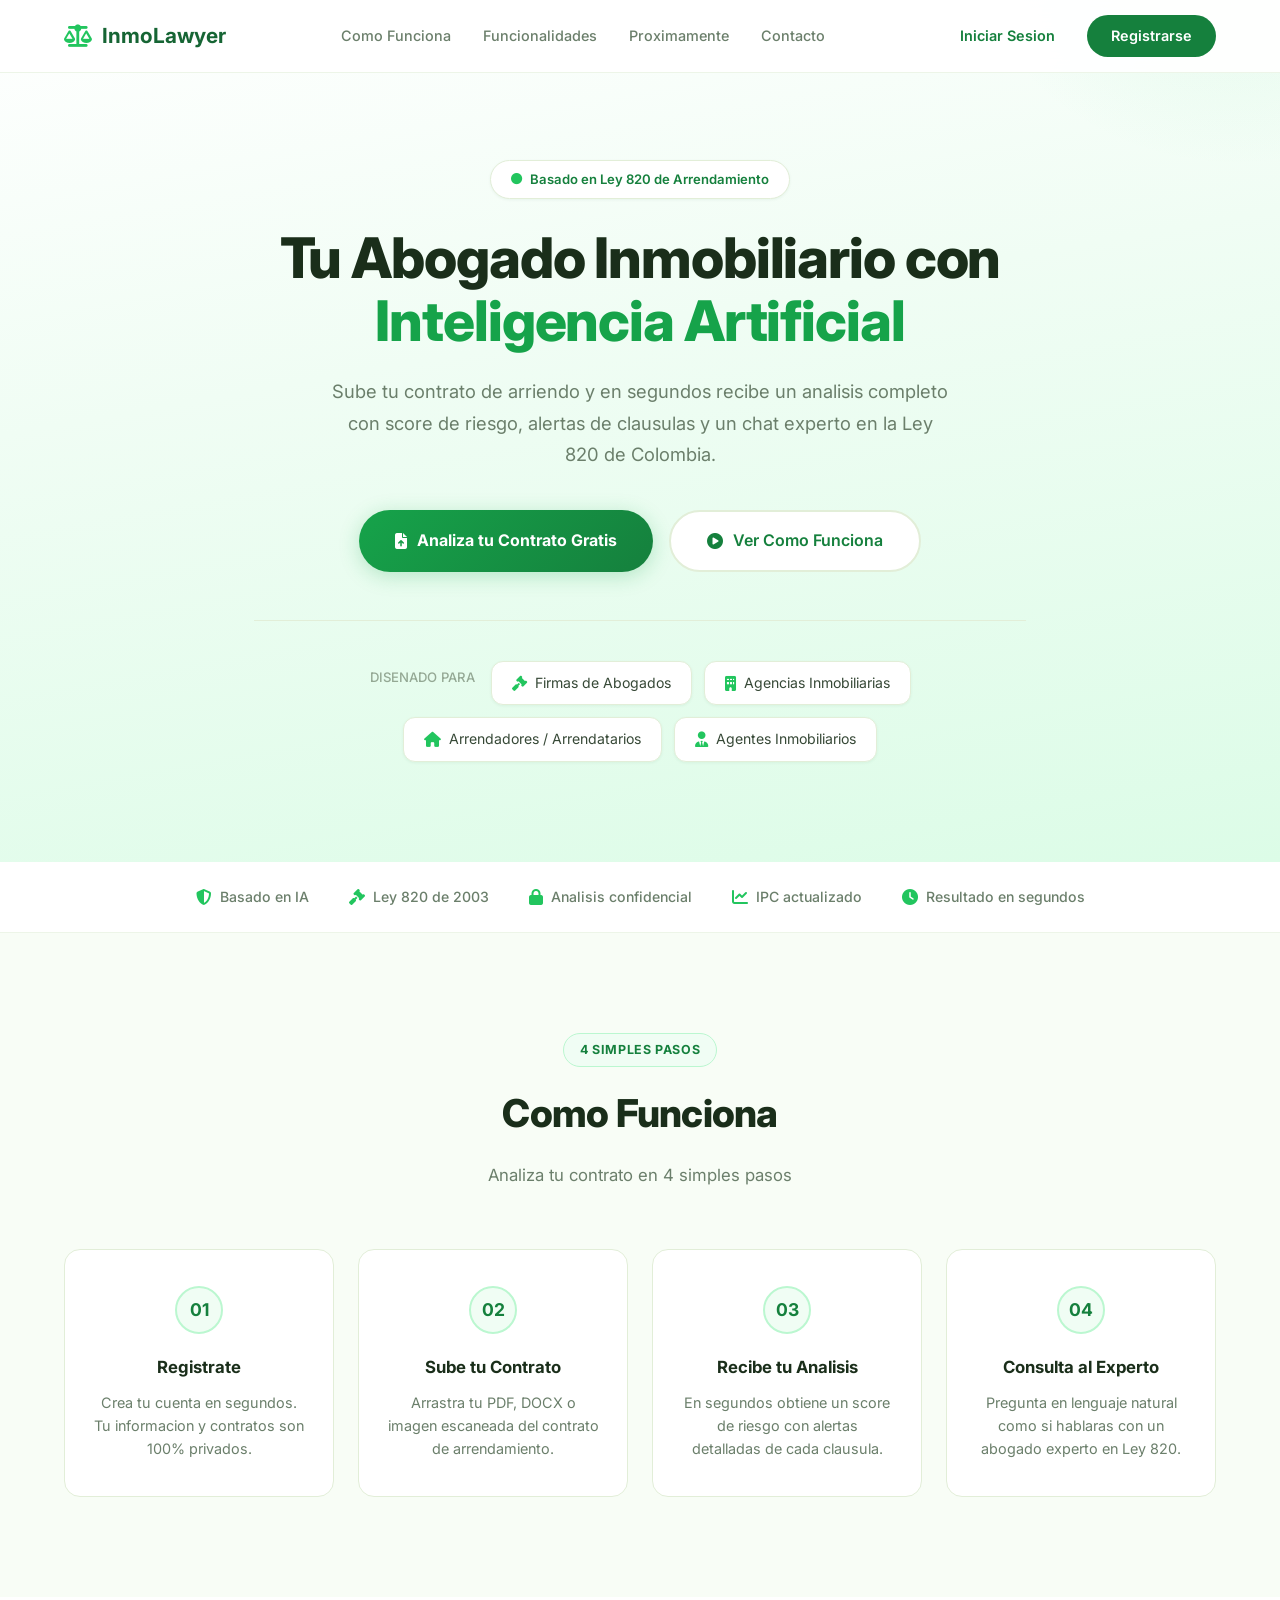
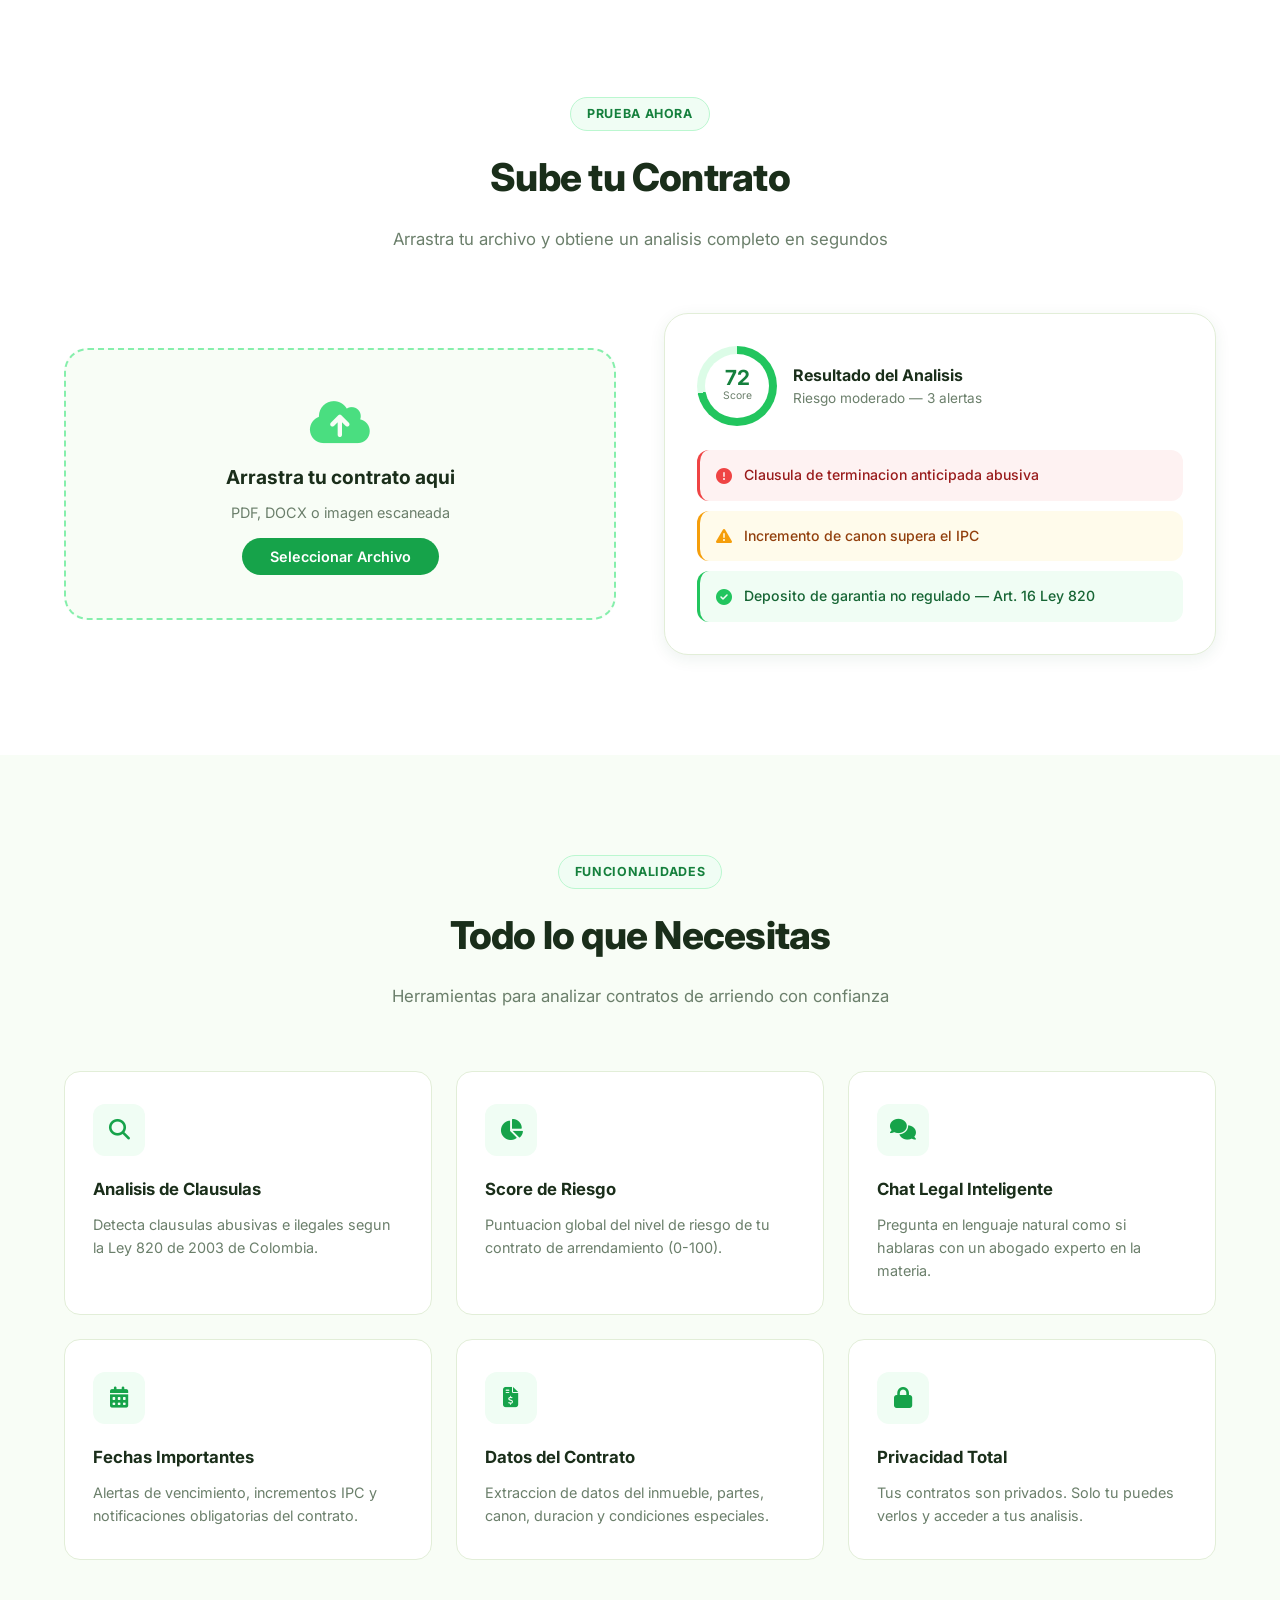
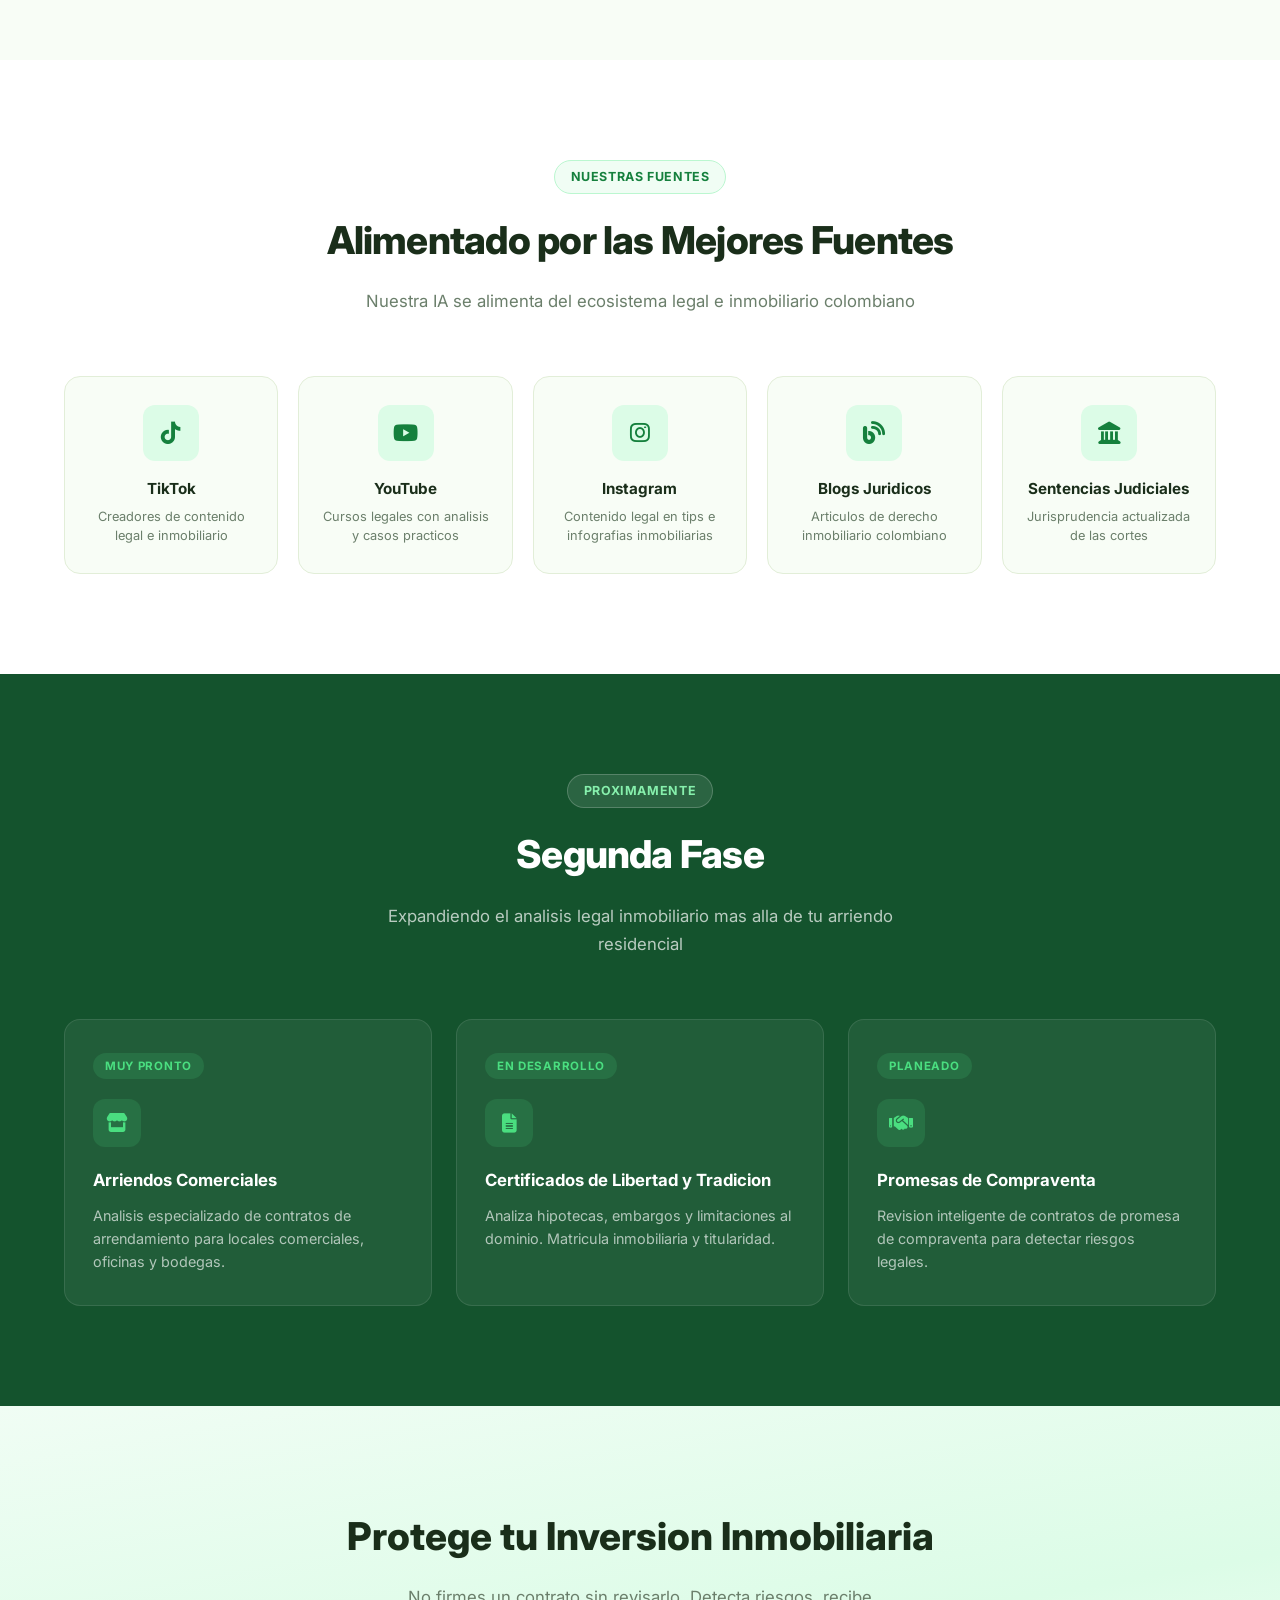
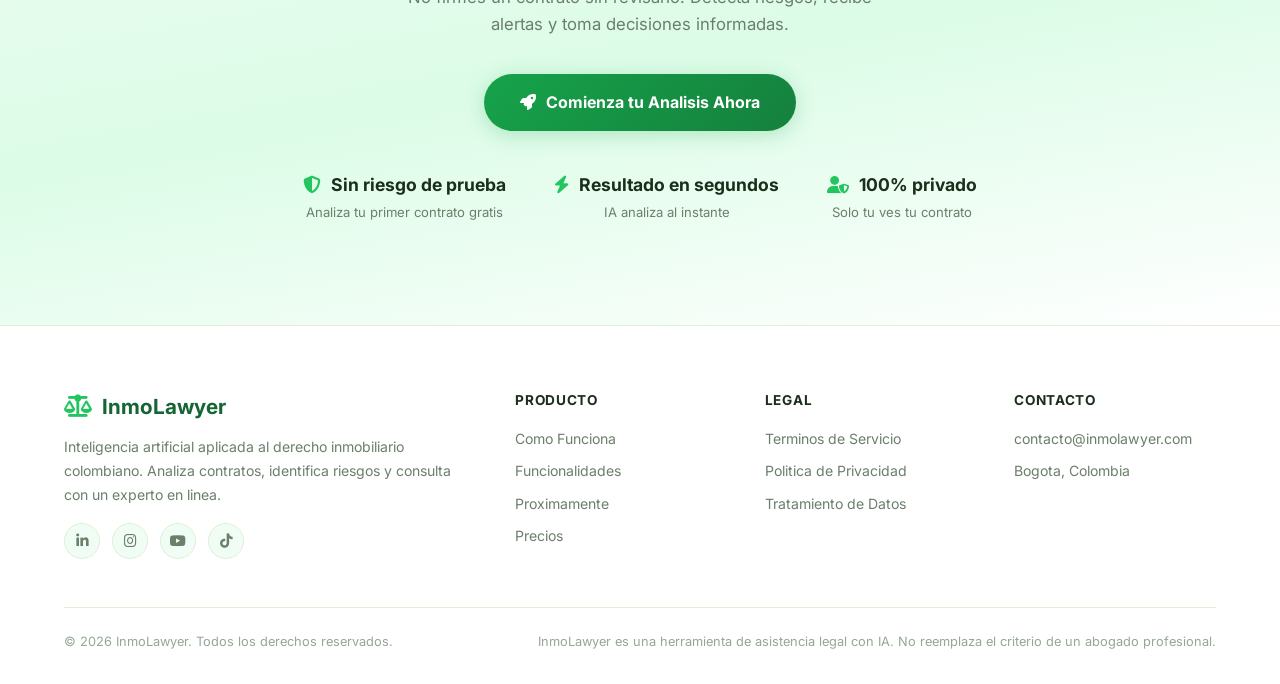
==== index.html @ 9ef8318f "feat: add professional landing page with green theme - New index.html as marketing landing page with" ====
<!DOCTYPE html>
<html lang="es">
<head>
    <meta charset="UTF-8">
    <meta name="viewport" content="width=device-width, initial-scale=1.0">
    <title>InmoLawyer — Tu Abogado Inmobiliario con Inteligencia Artificial</title>
    <meta name="description" content="Analiza contratos de arrendamiento con IA. Detecta cláusulas abusivas, calcula incrementos IPC y consulta con un experto virtual basado en la Ley 820 de 2003.">
    <link href="https://fonts.googleapis.com/css2?family=Inter:wght@300;400;500;600;700;800&display=swap" rel="stylesheet">
    <link rel="stylesheet" href="https://cdnjs.cloudflare.com/ajax/libs/font-awesome/6.5.0/css/all.min.css">
    <style>
        /* ===== CSS Variables — Light Green Palette ===== */
        :root {
            --green-50: #f0fdf4;
            --green-100: #dcfce7;
            --green-200: #bbf7d0;
            --green-300: #86efac;
            --green-400: #4ade80;
            --green-500: #22c55e;
            --green-600: #16a34a;
            --green-700: #15803d;
            --green-800: #166534;
            --green-900: #14532d;
            --green-950: #052e16;

            --sage-50: #f6f7f4;
            --sage-100: #eaede4;
            --sage-200: #d5dbc9;

            --text-dark: #1a2e1a;
            --text-body: #374937;
            --text-muted: #6b7f6b;
            --text-light: #94a894;

            --white: #ffffff;
            --bg-soft: #f8fdf6;
            --border-light: #e2eed8;
            --border-subtle: #edf5e8;

            --shadow-sm: 0 1px 3px rgba(20,83,45,0.06);
            --shadow-md: 0 4px 16px rgba(20,83,45,0.08);
            --shadow-lg: 0 12px 40px rgba(20,83,45,0.10);
            --shadow-xl: 0 20px 60px rgba(20,83,45,0.12);

            --radius-sm: 8px;
            --radius-md: 12px;
            --radius-lg: 16px;
            --radius-xl: 24px;
            --radius-full: 9999px;
        }

        /* ===== Reset ===== */
        *, *::before, *::after { margin: 0; padding: 0; box-sizing: border-box; }
        html { scroll-behavior: smooth; }
        body {
            font-family: 'Inter', -apple-system, BlinkMacSystemFont, sans-serif;
            color: var(--text-body);
            background: var(--white);
            line-height: 1.6;
            -webkit-font-smoothing: antialiased;
        }
        a { text-decoration: none; color: inherit; }
        img { max-width: 100%; display: block; }

        /* ===== Container ===== */
        .container { max-width: 1200px; margin: 0 auto; padding: 0 24px; }

        /* ===== NAVBAR ===== */
        .navbar {
            position: fixed; top: 0; left: 0; right: 0; z-index: 100;
            background: rgba(255,255,255,0.92);
            backdrop-filter: blur(16px);
            border-bottom: 1px solid var(--border-subtle);
            transition: box-shadow 0.3s;
        }
        .navbar.scrolled { box-shadow: var(--shadow-md); }
        .navbar .container {
            display: flex; align-items: center; justify-content: space-between;
            height: 72px;
        }
        .nav-logo {
            display: flex; align-items: center; gap: 10px;
            font-size: 1.3rem; font-weight: 700; color: var(--green-800);
        }
        .nav-logo i { font-size: 1.4rem; color: var(--green-500); }
        .nav-links { display: flex; align-items: center; gap: 32px; }
        .nav-links a {
            font-size: 0.9rem; font-weight: 500; color: var(--text-muted);
            transition: color 0.2s;
        }
        .nav-links a:hover { color: var(--green-700); }
        .nav-actions { display: flex; align-items: center; gap: 12px; }
        .btn-ghost {
            padding: 9px 20px; border-radius: var(--radius-full);
            font-size: 0.9rem; font-weight: 600; color: var(--green-700);
            background: transparent; border: none; cursor: pointer; transition: all 0.2s;
        }
        .btn-ghost:hover { background: var(--green-50); }
        .btn-primary {
            padding: 9px 24px; border-radius: var(--radius-full);
            font-size: 0.9rem; font-weight: 600; color: var(--white);
            background: var(--green-700); border: none; cursor: pointer;
            transition: all 0.25s;
        }
        .btn-primary:hover { background: var(--green-800); transform: translateY(-1px); box-shadow: 0 4px 14px rgba(21,128,61,0.3); }
        .mobile-toggle { display: none; background: none; border: none; font-size: 1.5rem; color: var(--text-dark); cursor: pointer; }

        /* ===== HERO ===== */
        .hero {
            padding: 160px 0 100px;
            background: linear-gradient(170deg, var(--white) 0%, var(--green-50) 40%, var(--green-100) 100%);
            position: relative; overflow: hidden;
        }
        .hero::before {
            content: ''; position: absolute; top: -50%; right: -20%; width: 600px; height: 600px;
            background: radial-gradient(circle, rgba(74,222,128,0.15) 0%, transparent 70%);
            border-radius: 50%;
        }
        .hero .container { position: relative; z-index: 1; text-align: center; max-width: 820px; }
        .hero-badge {
            display: inline-flex; align-items: center; gap: 8px;
            padding: 8px 20px; border-radius: var(--radius-full);
            background: var(--white); border: 1px solid var(--border-light);
            font-size: 0.82rem; font-weight: 600; color: var(--green-700);
            margin-bottom: 28px; box-shadow: var(--shadow-sm);
        }
        .hero-badge i { font-size: 0.7rem; color: var(--green-500); }
        .hero h1 {
            font-size: 3.5rem; font-weight: 800; line-height: 1.12;
            color: var(--text-dark); margin-bottom: 24px;
            letter-spacing: -0.02em;
        }
        .hero h1 span { color: var(--green-600); }
        .hero p {
            font-size: 1.15rem; color: var(--text-muted); max-width: 620px;
            margin: 0 auto 40px; line-height: 1.7;
        }
        .hero-buttons { display: flex; justify-content: center; gap: 16px; flex-wrap: wrap; }
        .btn-hero-primary {
            display: inline-flex; align-items: center; gap: 10px;
            padding: 16px 36px; border-radius: var(--radius-full);
            font-size: 1rem; font-weight: 700; color: var(--white);
            background: linear-gradient(135deg, var(--green-600) 0%, var(--green-700) 100%);
            border: none; cursor: pointer; transition: all 0.3s;
            box-shadow: 0 4px 20px rgba(22,163,74,0.25);
        }
        .btn-hero-primary:hover { transform: translateY(-2px); box-shadow: 0 8px 30px rgba(22,163,74,0.35); }
        .btn-hero-secondary {
            display: inline-flex; align-items: center; gap: 10px;
            padding: 16px 36px; border-radius: var(--radius-full);
            font-size: 1rem; font-weight: 600; color: var(--green-700);
            background: var(--white); border: 2px solid var(--border-light);
            cursor: pointer; transition: all 0.3s;
        }
        .btn-hero-secondary:hover { border-color: var(--green-400); background: var(--green-50); }

        /* Hero Audience Tags */
        .audience-tags {
            display: flex; justify-content: center; gap: 12px; flex-wrap: wrap;
            margin-top: 48px; padding-top: 40px; border-top: 1px solid var(--border-light);
        }
        .audience-tags span { font-size: 0.82rem; font-weight: 500; color: var(--text-light); margin-right: 4px; padding-top: 6px; }
        .audience-tag {
            display: flex; align-items: center; gap: 8px;
            padding: 10px 20px; background: var(--white); border: 1px solid var(--border-light);
            border-radius: var(--radius-md); font-size: 0.88rem; color: var(--text-body);
            box-shadow: var(--shadow-sm);
        }
        .audience-tag i { color: var(--green-500); font-size: 0.95rem; }

        /* ===== TRUST BAR ===== */
        .trust-bar {
            padding: 24px 0;
            background: var(--white);
            border-bottom: 1px solid var(--border-subtle);
        }
        .trust-bar .container {
            display: flex; justify-content: center; align-items: center;
            gap: 40px; flex-wrap: wrap;
        }
        .trust-item {
            display: flex; align-items: center; gap: 8px;
            font-size: 0.88rem; color: var(--text-muted); font-weight: 500;
        }
        .trust-item i { color: var(--green-500); font-size: 1rem; }

        /* ===== SECTION COMMON ===== */
        .section { padding: 100px 0; }
        .section-label {
            display: inline-flex; align-items: center; gap: 8px;
            padding: 6px 16px; border-radius: var(--radius-full);
            background: var(--green-50); border: 1px solid var(--green-200);
            font-size: 0.78rem; font-weight: 700; color: var(--green-700);
            text-transform: uppercase; letter-spacing: 0.05em;
            margin-bottom: 16px;
        }
        .section-title {
            font-size: 2.4rem; font-weight: 800; color: var(--text-dark);
            margin-bottom: 16px; letter-spacing: -0.02em;
        }
        .section-subtitle {
            font-size: 1.05rem; color: var(--text-muted); max-width: 560px;
            margin: 0 auto; line-height: 1.7;
        }
        .section-header { text-align: center; margin-bottom: 60px; }

        /* ===== HOW IT WORKS ===== */
        .how-it-works { background: var(--bg-soft); }
        .steps-grid { display: grid; grid-template-columns: repeat(4, 1fr); gap: 24px; }
        .step-card {
            background: var(--white); border-radius: var(--radius-lg);
            padding: 36px 28px; text-align: center;
            border: 1px solid var(--border-light);
            transition: all 0.3s; position: relative;
        }
        .step-card:hover { transform: translateY(-4px); box-shadow: var(--shadow-lg); }
        .step-number {
            width: 48px; height: 48px; border-radius: 50%;
            background: var(--green-50); border: 2px solid var(--green-200);
            display: flex; align-items: center; justify-content: center;
            font-size: 1.1rem; font-weight: 700; color: var(--green-700);
            margin: 0 auto 20px;
        }
        .step-card h3 { font-size: 1.05rem; font-weight: 700; color: var(--text-dark); margin-bottom: 10px; }
        .step-card p { font-size: 0.9rem; color: var(--text-muted); line-height: 1.6; }

        /* ===== DEMO SECTION ===== */
        .demo-section { background: var(--white); }
        .demo-grid { display: grid; grid-template-columns: 1fr 1fr; gap: 48px; align-items: center; }
        .demo-upload {
            background: var(--bg-soft); border: 2px dashed var(--green-300);
            border-radius: var(--radius-xl); padding: 48px 36px; text-align: center;
        }
        .demo-upload i { font-size: 3rem; color: var(--green-400); margin-bottom: 16px; }
        .demo-upload h3 { font-size: 1.2rem; color: var(--text-dark); margin-bottom: 8px; }
        .demo-upload p { font-size: 0.9rem; color: var(--text-muted); margin-bottom: 20px; }
        .demo-upload .btn-select {
            padding: 10px 28px; border-radius: var(--radius-full);
            background: var(--green-600); color: var(--white); border: none;
            font-size: 0.9rem; font-weight: 600; cursor: pointer;
        }
        .demo-result {
            background: var(--white); border: 1px solid var(--border-light);
            border-radius: var(--radius-xl); padding: 32px; box-shadow: var(--shadow-md);
        }
        .demo-result-header { display: flex; align-items: center; gap: 16px; margin-bottom: 24px; }
        .score-ring {
            width: 80px; height: 80px; border-radius: 50%;
            background: conic-gradient(var(--green-500) 0% 72%, var(--green-100) 72% 100%);
            display: flex; align-items: center; justify-content: center;
            position: relative;
        }
        .score-ring-inner {
            width: 64px; height: 64px; border-radius: 50%;
            background: var(--white); display: flex; flex-direction: column;
            align-items: center; justify-content: center;
        }
        .score-ring-inner strong { font-size: 1.3rem; color: var(--green-700); line-height: 1; }
        .score-ring-inner small { font-size: 0.65rem; color: var(--text-muted); }
        .demo-result-header div h4 { font-size: 1rem; color: var(--text-dark); }
        .demo-result-header div p { font-size: 0.85rem; color: var(--text-muted); }
        .demo-alerts { display: flex; flex-direction: column; gap: 10px; }
        .demo-alert {
            display: flex; align-items: center; gap: 12px;
            padding: 14px 16px; border-radius: var(--radius-md);
            font-size: 0.88rem; font-weight: 500;
        }
        .demo-alert.danger { background: #fef2f2; border-left: 3px solid #ef4444; color: #991b1b; }
        .demo-alert.warning { background: #fffbeb; border-left: 3px solid #f59e0b; color: #92400e; }
        .demo-alert.success { background: var(--green-50); border-left: 3px solid var(--green-500); color: var(--green-800); }
        .demo-alert i { font-size: 1rem; flex-shrink: 0; }
        .demo-alert.danger i { color: #ef4444; }
        .demo-alert.warning i { color: #f59e0b; }
        .demo-alert.success i { color: var(--green-500); }

        /* ===== FEATURES ===== */
        .features { background: var(--bg-soft); }
        .features-grid { display: grid; grid-template-columns: repeat(3, 1fr); gap: 24px; }
        .feature-card {
            background: var(--white); border: 1px solid var(--border-light);
            border-radius: var(--radius-lg); padding: 32px 28px;
            transition: all 0.3s;
        }
        .feature-card:hover { transform: translateY(-3px); box-shadow: var(--shadow-lg); border-color: var(--green-300); }
        .feature-icon {
            width: 52px; height: 52px; border-radius: var(--radius-md);
            background: var(--green-50); display: flex; align-items: center;
            justify-content: center; margin-bottom: 20px;
        }
        .feature-icon i { font-size: 1.3rem; color: var(--green-600); }
        .feature-card h3 { font-size: 1.05rem; font-weight: 700; color: var(--text-dark); margin-bottom: 10px; }
        .feature-card p { font-size: 0.9rem; color: var(--text-muted); line-height: 1.6; }

        /* ===== SOURCES ===== */
        .sources { background: var(--white); }
        .sources-grid {
            display: grid; grid-template-columns: repeat(5, 1fr); gap: 20px;
        }
        .source-card {
            background: var(--bg-soft); border: 1px solid var(--border-light);
            border-radius: var(--radius-lg); padding: 28px 20px; text-align: center;
            transition: all 0.3s;
        }
        .source-card:hover { transform: translateY(-3px); box-shadow: var(--shadow-md); }
        .source-icon {
            width: 56px; height: 56px; border-radius: var(--radius-md);
            background: var(--green-100); display: flex; align-items: center;
            justify-content: center; margin: 0 auto 16px;
        }
        .source-icon i { font-size: 1.4rem; color: var(--green-700); }
        .source-card h4 { font-size: 0.95rem; font-weight: 700; color: var(--text-dark); margin-bottom: 6px; }
        .source-card p { font-size: 0.8rem; color: var(--text-muted); line-height: 1.5; }

        /* ===== ROADMAP / SECOND PHASE ===== */
        .roadmap { background: var(--green-900); color: var(--white); }
        .roadmap .section-label {
            background: rgba(255,255,255,0.1); border-color: rgba(255,255,255,0.2);
            color: var(--green-300);
        }
        .roadmap .section-title { color: var(--white); }
        .roadmap .section-subtitle { color: rgba(255,255,255,0.7); }
        .roadmap-grid { display: grid; grid-template-columns: repeat(3, 1fr); gap: 24px; }
        .roadmap-card {
            background: rgba(255,255,255,0.06); border: 1px solid rgba(255,255,255,0.1);
            border-radius: var(--radius-lg); padding: 32px 28px;
            transition: all 0.3s;
        }
        .roadmap-card:hover { background: rgba(255,255,255,0.1); }
        .roadmap-card-icon {
            width: 48px; height: 48px; border-radius: var(--radius-md);
            background: rgba(74,222,128,0.15); display: flex;
            align-items: center; justify-content: center; margin-bottom: 20px;
        }
        .roadmap-card-icon i { font-size: 1.2rem; color: var(--green-400); }
        .roadmap-card h3 { font-size: 1.05rem; font-weight: 700; color: var(--white); margin-bottom: 10px; }
        .roadmap-card p { font-size: 0.9rem; color: rgba(255,255,255,0.65); line-height: 1.6; }
        .coming-badge {
            display: inline-flex; padding: 4px 12px; border-radius: var(--radius-full);
            background: rgba(74,222,128,0.15); font-size: 0.72rem; font-weight: 700;
            color: var(--green-400); text-transform: uppercase; letter-spacing: 0.06em;
            margin-bottom: 20px;
        }

        /* ===== CTA ===== */
        .cta {
            padding: 100px 0;
            background: linear-gradient(170deg, var(--green-50) 0%, var(--green-100) 50%, var(--white) 100%);
            text-align: center;
        }
        .cta h2 { font-size: 2.4rem; font-weight: 800; color: var(--text-dark); margin-bottom: 16px; }
        .cta p { font-size: 1.05rem; color: var(--text-muted); max-width: 520px; margin: 0 auto 36px; }
        .cta-stats {
            display: flex; justify-content: center; gap: 48px; margin-top: 40px;
        }
        .cta-stat { text-align: center; }
        .cta-stat strong { display: block; font-size: 1.1rem; color: var(--text-dark); }
        .cta-stat span { font-size: 0.82rem; color: var(--text-muted); }

        /* ===== FOOTER ===== */
        .footer {
            padding: 64px 0 32px; background: var(--white);
            border-top: 1px solid var(--border-light);
        }
        .footer-grid {
            display: grid; grid-template-columns: 2fr 1fr 1fr 1fr;
            gap: 48px; margin-bottom: 48px;
        }
        .footer-brand p { font-size: 0.88rem; color: var(--text-muted); margin-top: 12px; line-height: 1.7; }
        .footer-col h4 { font-size: 0.85rem; font-weight: 700; color: var(--text-dark); margin-bottom: 16px; text-transform: uppercase; letter-spacing: 0.05em; }
        .footer-col a { display: block; font-size: 0.88rem; color: var(--text-muted); margin-bottom: 10px; transition: color 0.2s; }
        .footer-col a:hover { color: var(--green-600); }
        .footer-social { display: flex; gap: 12px; margin-top: 16px; }
        .footer-social a {
            width: 36px; height: 36px; border-radius: 50%;
            background: var(--green-50); border: 1px solid var(--border-light);
            display: flex; align-items: center; justify-content: center;
            color: var(--text-muted); font-size: 0.9rem; transition: all 0.2s;
        }
        .footer-social a:hover { background: var(--green-600); color: var(--white); border-color: var(--green-600); }
        .footer-bottom {
            padding-top: 24px; border-top: 1px solid var(--border-light);
            display: flex; justify-content: space-between; align-items: center;
            font-size: 0.8rem; color: var(--text-light);
        }

        /* ===== RESPONSIVE ===== */
        @media (max-width: 1024px) {
            .steps-grid { grid-template-columns: repeat(2, 1fr); }
            .features-grid { grid-template-columns: repeat(2, 1fr); }
            .sources-grid { grid-template-columns: repeat(3, 1fr); }
            .roadmap-grid { grid-template-columns: repeat(2, 1fr); }
            .footer-grid { grid-template-columns: 1fr 1fr; gap: 32px; }
        }
        @media (max-width: 768px) {
            .nav-links { display: none; }
            .mobile-toggle { display: block; }
            .nav-links.open {
                display: flex; flex-direction: column;
                position: absolute; top: 72px; left: 0; right: 0;
                background: var(--white); padding: 20px 24px; gap: 16px;
                border-bottom: 1px solid var(--border-light);
                box-shadow: var(--shadow-md);
            }
            .hero { padding: 130px 0 80px; }
            .hero h1 { font-size: 2.2rem; }
            .hero p { font-size: 1rem; }
            .section-title { font-size: 1.8rem; }
            .demo-grid { grid-template-columns: 1fr; }
            .steps-grid { grid-template-columns: 1fr; }
            .features-grid { grid-template-columns: 1fr; }
            .sources-grid { grid-template-columns: repeat(2, 1fr); }
            .roadmap-grid { grid-template-columns: 1fr; }
            .footer-grid { grid-template-columns: 1fr; }
            .cta-stats { gap: 24px; flex-wrap: wrap; }
            .audience-tags { flex-direction: column; align-items: center; }
            .footer-bottom { flex-direction: column; gap: 8px; text-align: center; }
        }
        @media (max-width: 480px) {
            .hero h1 { font-size: 1.8rem; }
            .hero-buttons { flex-direction: column; align-items: center; }
            .btn-hero-primary, .btn-hero-secondary { width: 100%; justify-content: center; }
            .sources-grid { grid-template-columns: 1fr; }
            .nav-actions .btn-ghost { display: none; }
        }
    </style>
</head>
<body>

<!-- ===== NAVBAR ===== -->
<nav class="navbar" id="navbar">
    <div class="container">
        <a href="#" class="nav-logo">
            <i class="fas fa-balance-scale"></i>
            InmoLawyer
        </a>
        <div class="nav-links" id="navLinks">
            <a href="#como-funciona">Como Funciona</a>
            <a href="#funcionalidades">Funcionalidades</a>
            <a href="#proximamente">Proximamente</a>
            <a href="#contacto">Contacto</a>
        </div>
        <div class="nav-actions">
            <a href="app.html" class="btn-ghost">Iniciar Sesion</a>
            <a href="app.html" class="btn-primary">Registrarse</a>
        </div>
        <button class="mobile-toggle" id="mobileToggle" aria-label="Menu">
            <i class="fas fa-bars"></i>
        </button>
    </div>
</nav>

<!-- ===== HERO ===== -->
<section class="hero">
    <div class="container">
        <div class="hero-badge">
            <i class="fas fa-circle"></i>
            Basado en Ley 820 de Arrendamiento
        </div>
        <h1>Tu Abogado Inmobiliario con <span>Inteligencia Artificial</span></h1>
        <p>Sube tu contrato de arriendo y en segundos recibe un analisis completo con score de riesgo, alertas de clausulas y un chat experto en la Ley 820 de Colombia.</p>
        <div class="hero-buttons">
            <a href="app.html" class="btn-hero-primary">
                <i class="fas fa-file-upload"></i>
                Analiza tu Contrato Gratis
            </a>
            <a href="#como-funciona" class="btn-hero-secondary">
                <i class="fas fa-play-circle"></i>
                Ver Como Funciona
            </a>
        </div>
        <div class="audience-tags">
            <span>DISENADO PARA</span>
            <div class="audience-tag"><i class="fas fa-gavel"></i> Firmas de Abogados</div>
            <div class="audience-tag"><i class="fas fa-building"></i> Agencias Inmobiliarias</div>
            <div class="audience-tag"><i class="fas fa-home"></i> Arrendadores / Arrendatarios</div>
            <div class="audience-tag"><i class="fas fa-user-tie"></i> Agentes Inmobiliarios</div>
        </div>
    </div>
</section>

<!-- ===== TRUST BAR ===== -->
<div class="trust-bar">
    <div class="container">
        <div class="trust-item"><i class="fas fa-shield-alt"></i> Basado en IA</div>
        <div class="trust-item"><i class="fas fa-gavel"></i> Ley 820 de 2003</div>
        <div class="trust-item"><i class="fas fa-lock"></i> Analisis confidencial</div>
        <div class="trust-item"><i class="fas fa-chart-line"></i> IPC actualizado</div>
        <div class="trust-item"><i class="fas fa-clock"></i> Resultado en segundos</div>
    </div>
</div>

<!-- ===== HOW IT WORKS ===== -->
<section class="section how-it-works" id="como-funciona">
    <div class="container">
        <div class="section-header">
            <div class="section-label">4 SIMPLES PASOS</div>
            <h2 class="section-title">Como Funciona</h2>
            <p class="section-subtitle">Analiza tu contrato en 4 simples pasos</p>
        </div>
        <div class="steps-grid">
            <div class="step-card">
                <div class="step-number">01</div>
                <h3>Registrate</h3>
                <p>Crea tu cuenta en segundos. Tu informacion y contratos son 100% privados.</p>
            </div>
            <div class="step-card">
                <div class="step-number">02</div>
                <h3>Sube tu Contrato</h3>
                <p>Arrastra tu PDF, DOCX o imagen escaneada del contrato de arrendamiento.</p>
            </div>
            <div class="step-card">
                <div class="step-number">03</div>
                <h3>Recibe tu Analisis</h3>
                <p>En segundos obtiene un score de riesgo con alertas detalladas de cada clausula.</p>
            </div>
            <div class="step-card">
                <div class="step-number">04</div>
                <h3>Consulta al Experto</h3>
                <p>Pregunta en lenguaje natural como si hablaras con un abogado experto en Ley 820.</p>
            </div>
        </div>
    </div>
</section>

<!-- ===== DEMO ===== -->
<section class="section demo-section">
    <div class="container">
        <div class="section-header">
            <div class="section-label">PRUEBA AHORA</div>
            <h2 class="section-title">Sube tu Contrato</h2>
            <p class="section-subtitle">Arrastra tu archivo y obtiene un analisis completo en segundos</p>
        </div>
        <div class="demo-grid">
            <div class="demo-upload">
                <i class="fas fa-cloud-upload-alt"></i>
                <h3>Arrastra tu contrato aqui</h3>
                <p>PDF, DOCX o imagen escaneada</p>
                <a href="app.html" class="btn-select">Seleccionar Archivo</a>
            </div>
            <div class="demo-result">
                <div class="demo-result-header">
                    <div class="score-ring">
                        <div class="score-ring-inner">
                            <strong>72</strong>
                            <small>Score</small>
                        </div>
                    </div>
                    <div>
                        <h4>Resultado del Analisis</h4>
                        <p>Riesgo moderado — 3 alertas</p>
                    </div>
                </div>
                <div class="demo-alerts">
                    <div class="demo-alert danger">
                        <i class="fas fa-exclamation-circle"></i>
                        Clausula de terminacion anticipada abusiva
                    </div>
                    <div class="demo-alert warning">
                        <i class="fas fa-exclamation-triangle"></i>
                        Incremento de canon supera el IPC
                    </div>
                    <div class="demo-alert success">
                        <i class="fas fa-check-circle"></i>
                        Deposito de garantia no regulado — Art. 16 Ley 820
                    </div>
                </div>
            </div>
        </div>
    </div>
</section>

<!-- ===== FEATURES ===== -->
<section class="section features" id="funcionalidades">
    <div class="container">
        <div class="section-header">
            <div class="section-label">FUNCIONALIDADES</div>
            <h2 class="section-title">Todo lo que Necesitas</h2>
            <p class="section-subtitle">Herramientas para analizar contratos de arriendo con confianza</p>
        </div>
        <div class="features-grid">
            <div class="feature-card">
                <div class="feature-icon"><i class="fas fa-search"></i></div>
                <h3>Analisis de Clausulas</h3>
                <p>Detecta clausulas abusivas e ilegales segun la Ley 820 de 2003 de Colombia.</p>
            </div>
            <div class="feature-card">
                <div class="feature-icon"><i class="fas fa-chart-pie"></i></div>
                <h3>Score de Riesgo</h3>
                <p>Puntuacion global del nivel de riesgo de tu contrato de arrendamiento (0-100).</p>
            </div>
            <div class="feature-card">
                <div class="feature-icon"><i class="fas fa-comments"></i></div>
                <h3>Chat Legal Inteligente</h3>
                <p>Pregunta en lenguaje natural como si hablaras con un abogado experto en la materia.</p>
            </div>
            <div class="feature-card">
                <div class="feature-icon"><i class="fas fa-calendar-alt"></i></div>
                <h3>Fechas Importantes</h3>
                <p>Alertas de vencimiento, incrementos IPC y notificaciones obligatorias del contrato.</p>
            </div>
            <div class="feature-card">
                <div class="feature-icon"><i class="fas fa-file-invoice-dollar"></i></div>
                <h3>Datos del Contrato</h3>
                <p>Extraccion de datos del inmueble, partes, canon, duracion y condiciones especiales.</p>
            </div>
            <div class="feature-card">
                <div class="feature-icon"><i class="fas fa-lock"></i></div>
                <h3>Privacidad Total</h3>
                <p>Tus contratos son privados. Solo tu puedes verlos y acceder a tus analisis.</p>
            </div>
        </div>
    </div>
</section>

<!-- ===== SOURCES ===== -->
<section class="section sources">
    <div class="container">
        <div class="section-header">
            <div class="section-label">NUESTRAS FUENTES</div>
            <h2 class="section-title">Alimentado por las Mejores Fuentes</h2>
            <p class="section-subtitle">Nuestra IA se alimenta del ecosistema legal e inmobiliario colombiano</p>
        </div>
        <div class="sources-grid">
            <div class="source-card">
                <div class="source-icon"><i class="fab fa-tiktok"></i></div>
                <h4>TikTok</h4>
                <p>Creadores de contenido legal e inmobiliario</p>
            </div>
            <div class="source-card">
                <div class="source-icon"><i class="fab fa-youtube"></i></div>
                <h4>YouTube</h4>
                <p>Cursos legales con analisis y casos practicos</p>
            </div>
            <div class="source-card">
                <div class="source-icon"><i class="fab fa-instagram"></i></div>
                <h4>Instagram</h4>
                <p>Contenido legal en tips e infografias inmobiliarias</p>
            </div>
            <div class="source-card">
                <div class="source-icon"><i class="fas fa-blog"></i></div>
                <h4>Blogs Juridicos</h4>
                <p>Articulos de derecho inmobiliario colombiano</p>
            </div>
            <div class="source-card">
                <div class="source-icon"><i class="fas fa-landmark"></i></div>
                <h4>Sentencias Judiciales</h4>
                <p>Jurisprudencia actualizada de las cortes</p>
            </div>
        </div>
    </div>
</section>

<!-- ===== ROADMAP ===== -->
<section class="section roadmap" id="proximamente">
    <div class="container">
        <div class="section-header">
            <div class="section-label">PROXIMAMENTE</div>
            <h2 class="section-title">Segunda Fase</h2>
            <p class="section-subtitle">Expandiendo el analisis legal inmobiliario mas alla de tu arriendo residencial</p>
        </div>
        <div class="roadmap-grid">
            <div class="roadmap-card">
                <div class="coming-badge">MUY PRONTO</div>
                <div class="roadmap-card-icon"><i class="fas fa-store"></i></div>
                <h3>Arriendos Comerciales</h3>
                <p>Analisis especializado de contratos de arrendamiento para locales comerciales, oficinas y bodegas.</p>
            </div>
            <div class="roadmap-card">
                <div class="coming-badge">EN DESARROLLO</div>
                <div class="roadmap-card-icon"><i class="fas fa-file-alt"></i></div>
                <h3>Certificados de Libertad y Tradicion</h3>
                <p>Analiza hipotecas, embargos y limitaciones al dominio. Matricula inmobiliaria y titularidad.</p>
            </div>
            <div class="roadmap-card">
                <div class="coming-badge">PLANEADO</div>
                <div class="roadmap-card-icon"><i class="fas fa-handshake"></i></div>
                <h3>Promesas de Compraventa</h3>
                <p>Revision inteligente de contratos de promesa de compraventa para detectar riesgos legales.</p>
            </div>
        </div>
    </div>
</section>

<!-- ===== CTA ===== -->
<section class="cta" id="contacto">
    <div class="container">
        <h2>Protege tu Inversion Inmobiliaria</h2>
        <p>No firmes un contrato sin revisarlo. Detecta riesgos, recibe alertas y toma decisiones informadas.</p>
        <a href="app.html" class="btn-hero-primary">
            <i class="fas fa-rocket"></i>
            Comienza tu Analisis Ahora
        </a>
        <div class="cta-stats">
            <div class="cta-stat">
                <strong><i class="fas fa-shield-alt" style="color:var(--green-500);margin-right:6px;"></i> Sin riesgo de prueba</strong>
                <span>Analiza tu primer contrato gratis</span>
            </div>
            <div class="cta-stat">
                <strong><i class="fas fa-bolt" style="color:var(--green-500);margin-right:6px;"></i> Resultado en segundos</strong>
                <span>IA analiza al instante</span>
            </div>
            <div class="cta-stat">
                <strong><i class="fas fa-user-shield" style="color:var(--green-500);margin-right:6px;"></i> 100% privado</strong>
                <span>Solo tu ves tu contrato</span>
            </div>
        </div>
    </div>
</section>

<!-- ===== FOOTER ===== -->
<footer class="footer">
    <div class="container">
        <div class="footer-grid">
            <div class="footer-brand">
                <div class="nav-logo" style="margin-bottom:4px;">
                    <i class="fas fa-balance-scale"></i>
                    InmoLawyer
                </div>
                <p>Inteligencia artificial aplicada al derecho inmobiliario colombiano. Analiza contratos, identifica riesgos y consulta con un experto en linea.</p>
                <div class="footer-social">
                    <a href="#" aria-label="LinkedIn"><i class="fab fa-linkedin-in"></i></a>
                    <a href="#" aria-label="Instagram"><i class="fab fa-instagram"></i></a>
                    <a href="#" aria-label="YouTube"><i class="fab fa-youtube"></i></a>
                    <a href="#" aria-label="TikTok"><i class="fab fa-tiktok"></i></a>
                </div>
            </div>
            <div class="footer-col">
                <h4>Producto</h4>
                <a href="#como-funciona">Como Funciona</a>
                <a href="#funcionalidades">Funcionalidades</a>
                <a href="#proximamente">Proximamente</a>
                <a href="#">Precios</a>
            </div>
            <div class="footer-col">
                <h4>Legal</h4>
                <a href="#">Terminos de Servicio</a>
                <a href="#">Politica de Privacidad</a>
                <a href="#">Tratamiento de Datos</a>
            </div>
            <div class="footer-col">
                <h4>Contacto</h4>
                <a href="mailto:contacto@inmolawyer.com">contacto@inmolawyer.com</a>
                <a href="#">Bogota, Colombia</a>
            </div>
        </div>
        <div class="footer-bottom">
            <span>&copy; 2026 InmoLawyer. Todos los derechos reservados.</span>
            <span>InmoLawyer es una herramienta de asistencia legal con IA. No reemplaza el criterio de un abogado profesional.</span>
        </div>
    </div>
</footer>

<!-- ===== JS ===== -->
<script>
    // Navbar scroll effect
    const navbar = document.getElementById('navbar');
    window.addEventListener('scroll', () => {
        navbar.classList.toggle('scrolled', window.scrollY > 20);
    });

    // Mobile menu toggle
    const mobileToggle = document.getElementById('mobileToggle');
    const navLinks = document.getElementById('navLinks');
    mobileToggle.addEventListener('click', () => {
        navLinks.classList.toggle('open');
        const icon = mobileToggle.querySelector('i');
        icon.classList.toggle('fa-bars');
        icon.classList.toggle('fa-times');
    });

    // Close mobile menu on link click
    navLinks.querySelectorAll('a').forEach(link => {
        link.addEventListener('click', () => {
            navLinks.classList.remove('open');
            const icon = mobileToggle.querySelector('i');
            icon.classList.add('fa-bars');
            icon.classList.remove('fa-times');
        });
    });

    // Smooth scroll for anchor links
    document.querySelectorAll('a[href^="#"]').forEach(anchor => {
        anchor.addEventListener('click', function(e) {
            e.preventDefault();
            const target = document.querySelector(this.getAttribute('href'));
            if (target) {
                target.scrollIntoView({ behavior: 'smooth', block: 'start' });
            }
        });
    });

    // Animate elements on scroll
    const observerOptions = { threshold: 0.1, rootMargin: '0px 0px -50px 0px' };
    const observer = new IntersectionObserver((entries) => {
        entries.forEach(entry => {
            if (entry.isIntersecting) {
                entry.target.style.opacity = '1';
                entry.target.style.transform = 'translateY(0)';
            }
        });
    }, observerOptions);

    document.querySelectorAll('.step-card, .feature-card, .source-card, .roadmap-card, .demo-upload, .demo-result').forEach(el => {
        el.style.opacity = '0';
        el.style.transform = 'translateY(24px)';
        el.style.transition = 'opacity 0.6s ease, transform 0.6s ease';
        observer.observe(el);
    });
</script>

</body>
</html>
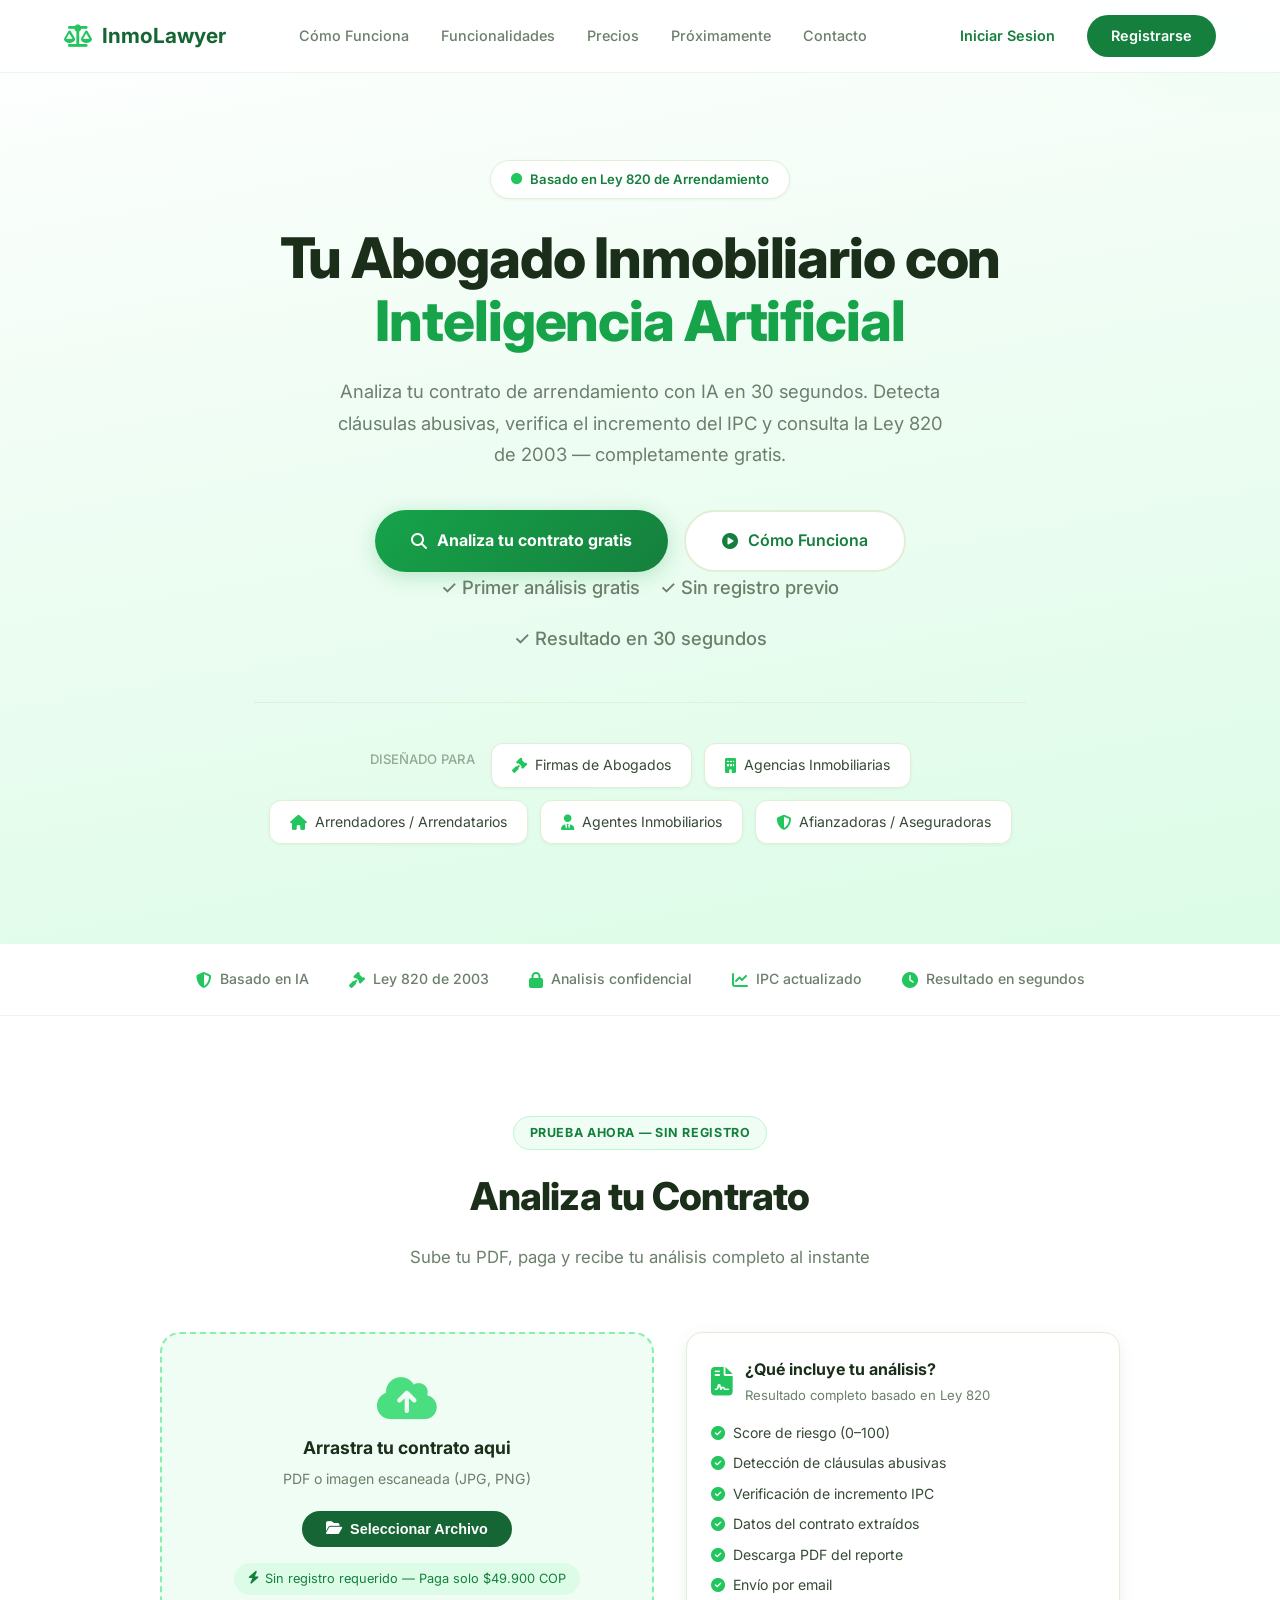
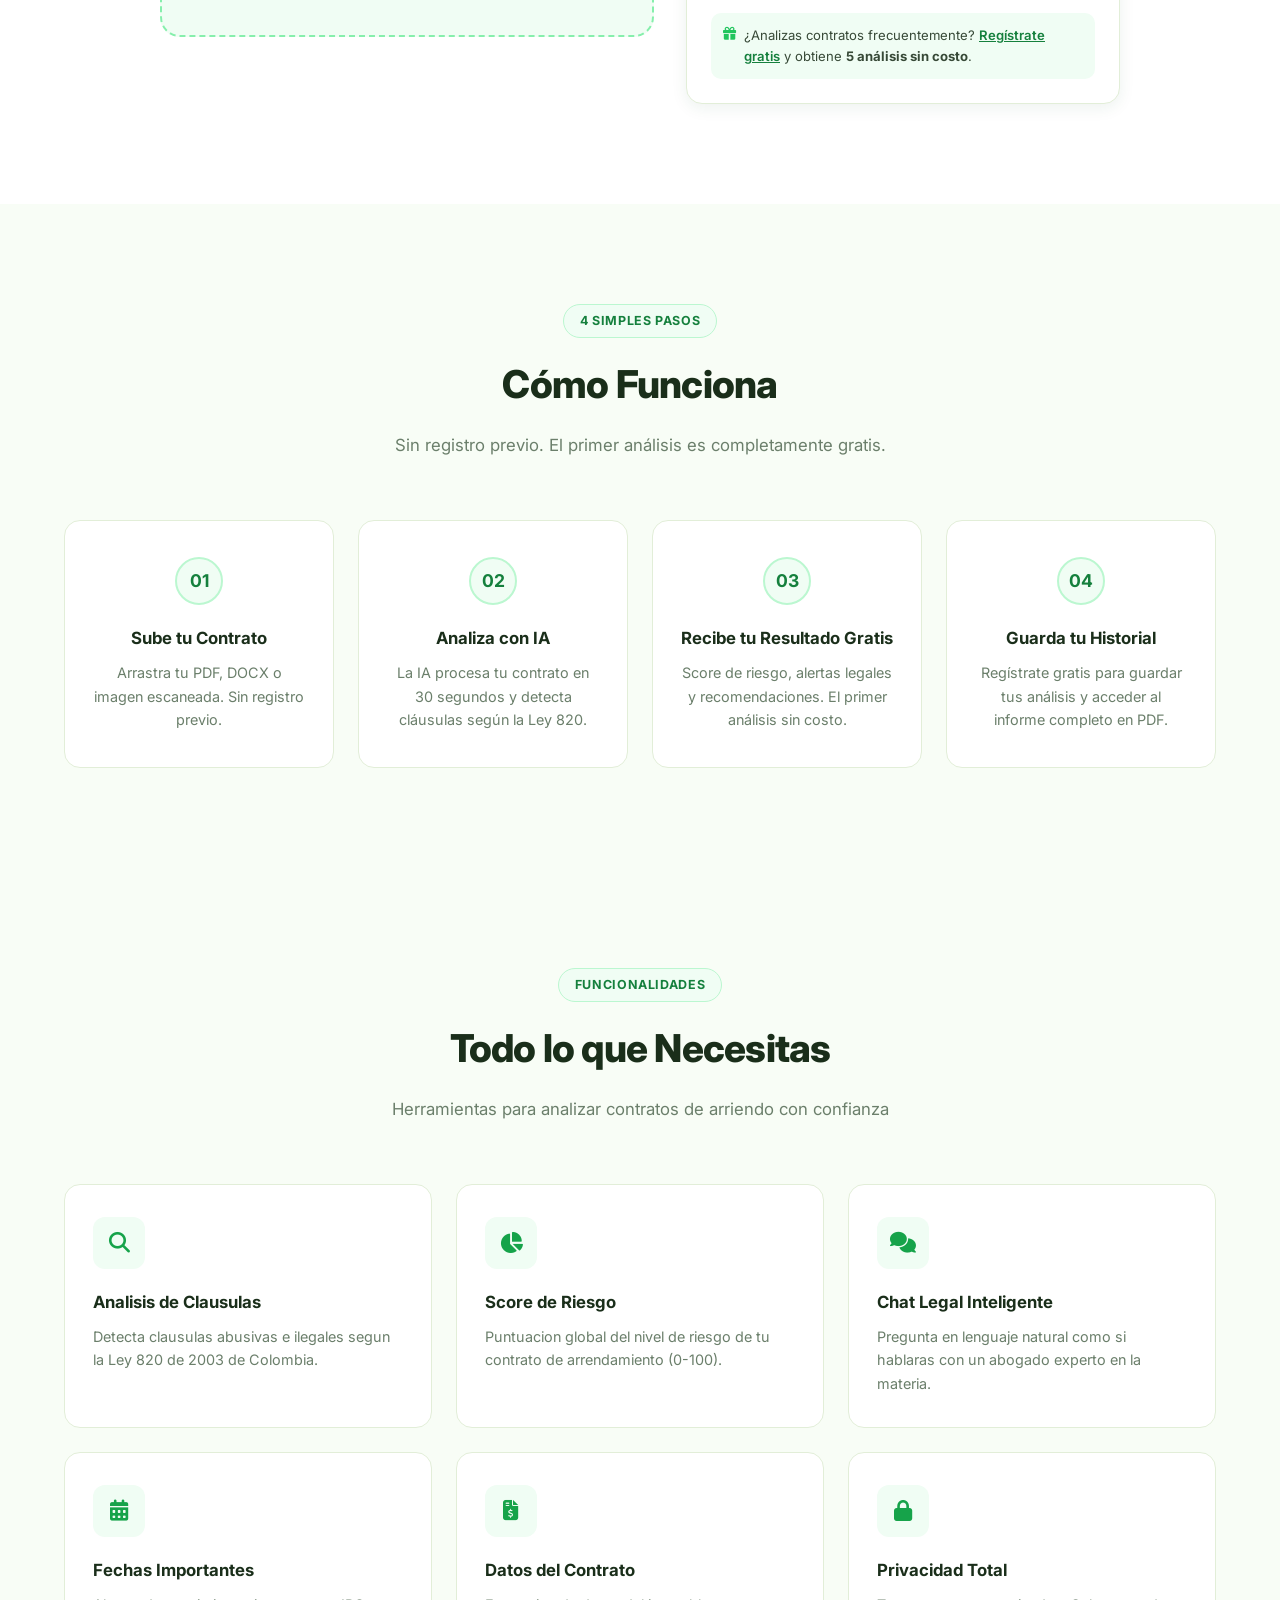
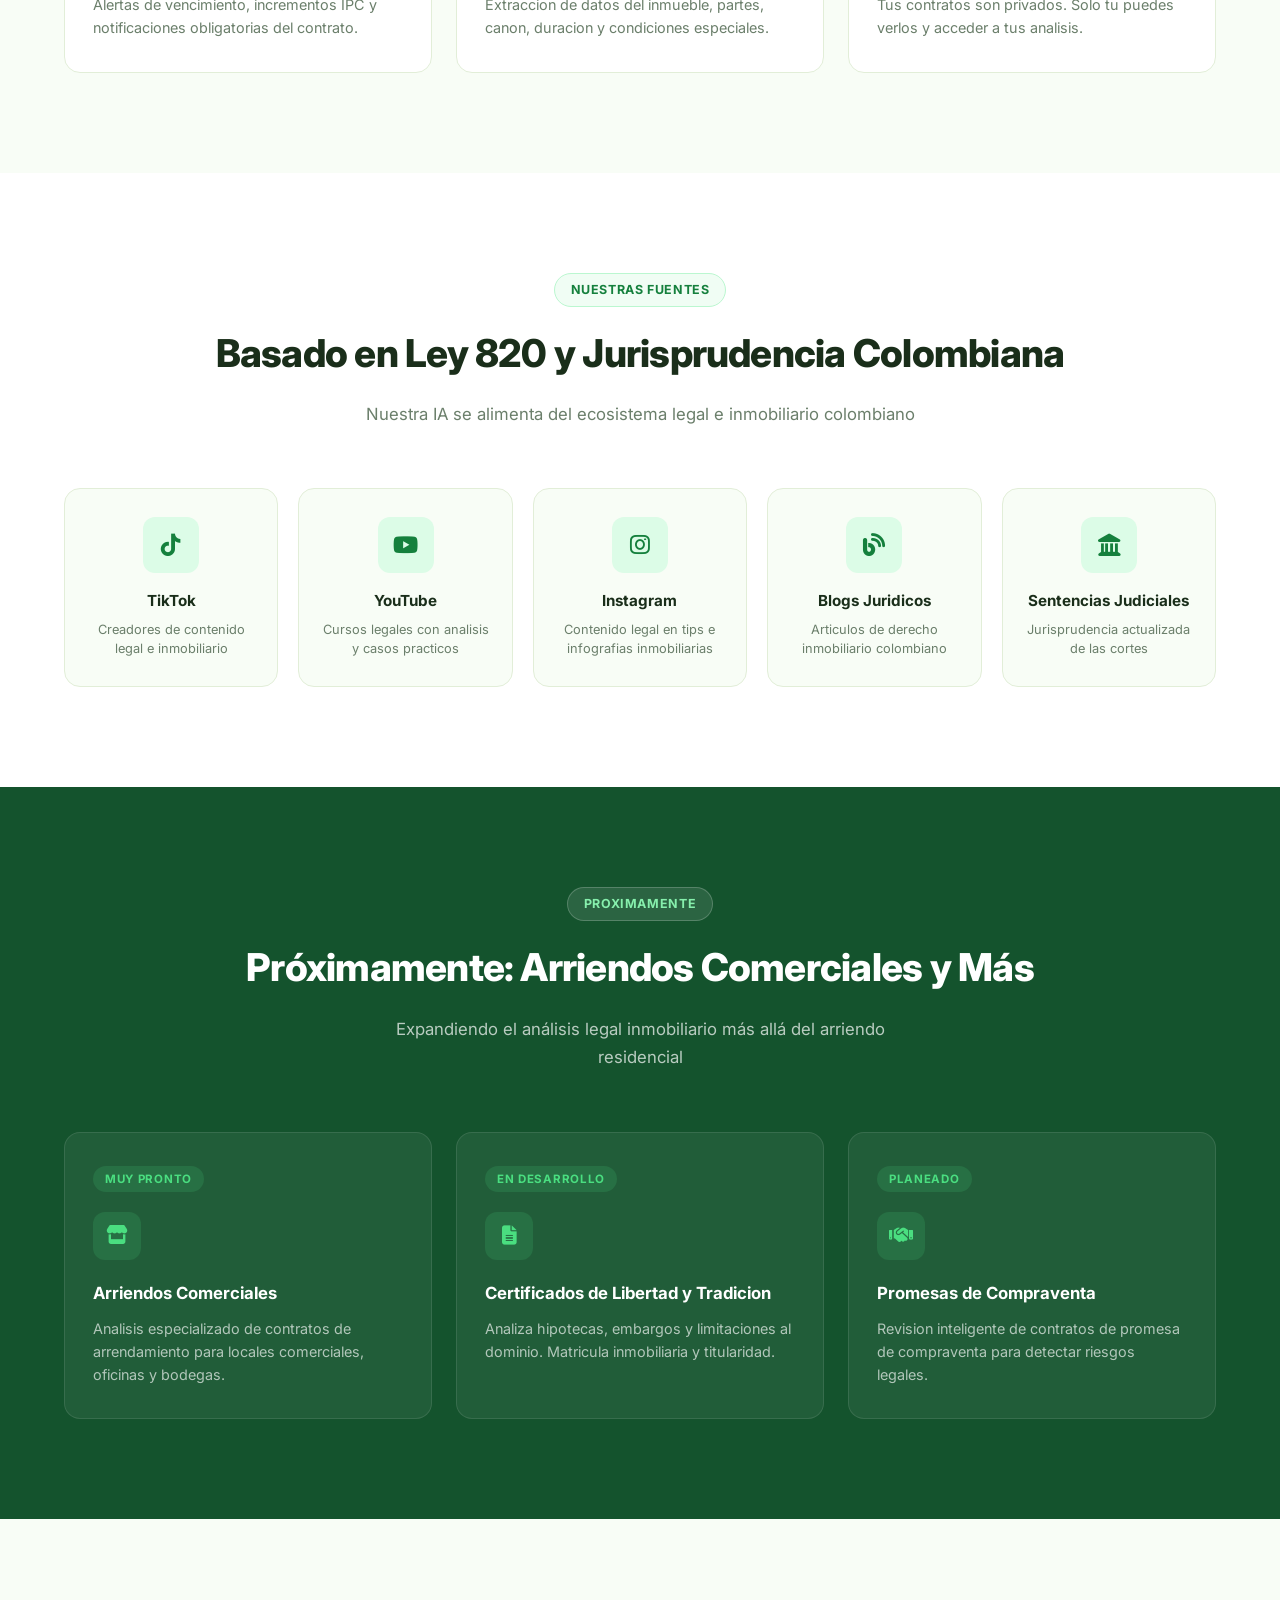
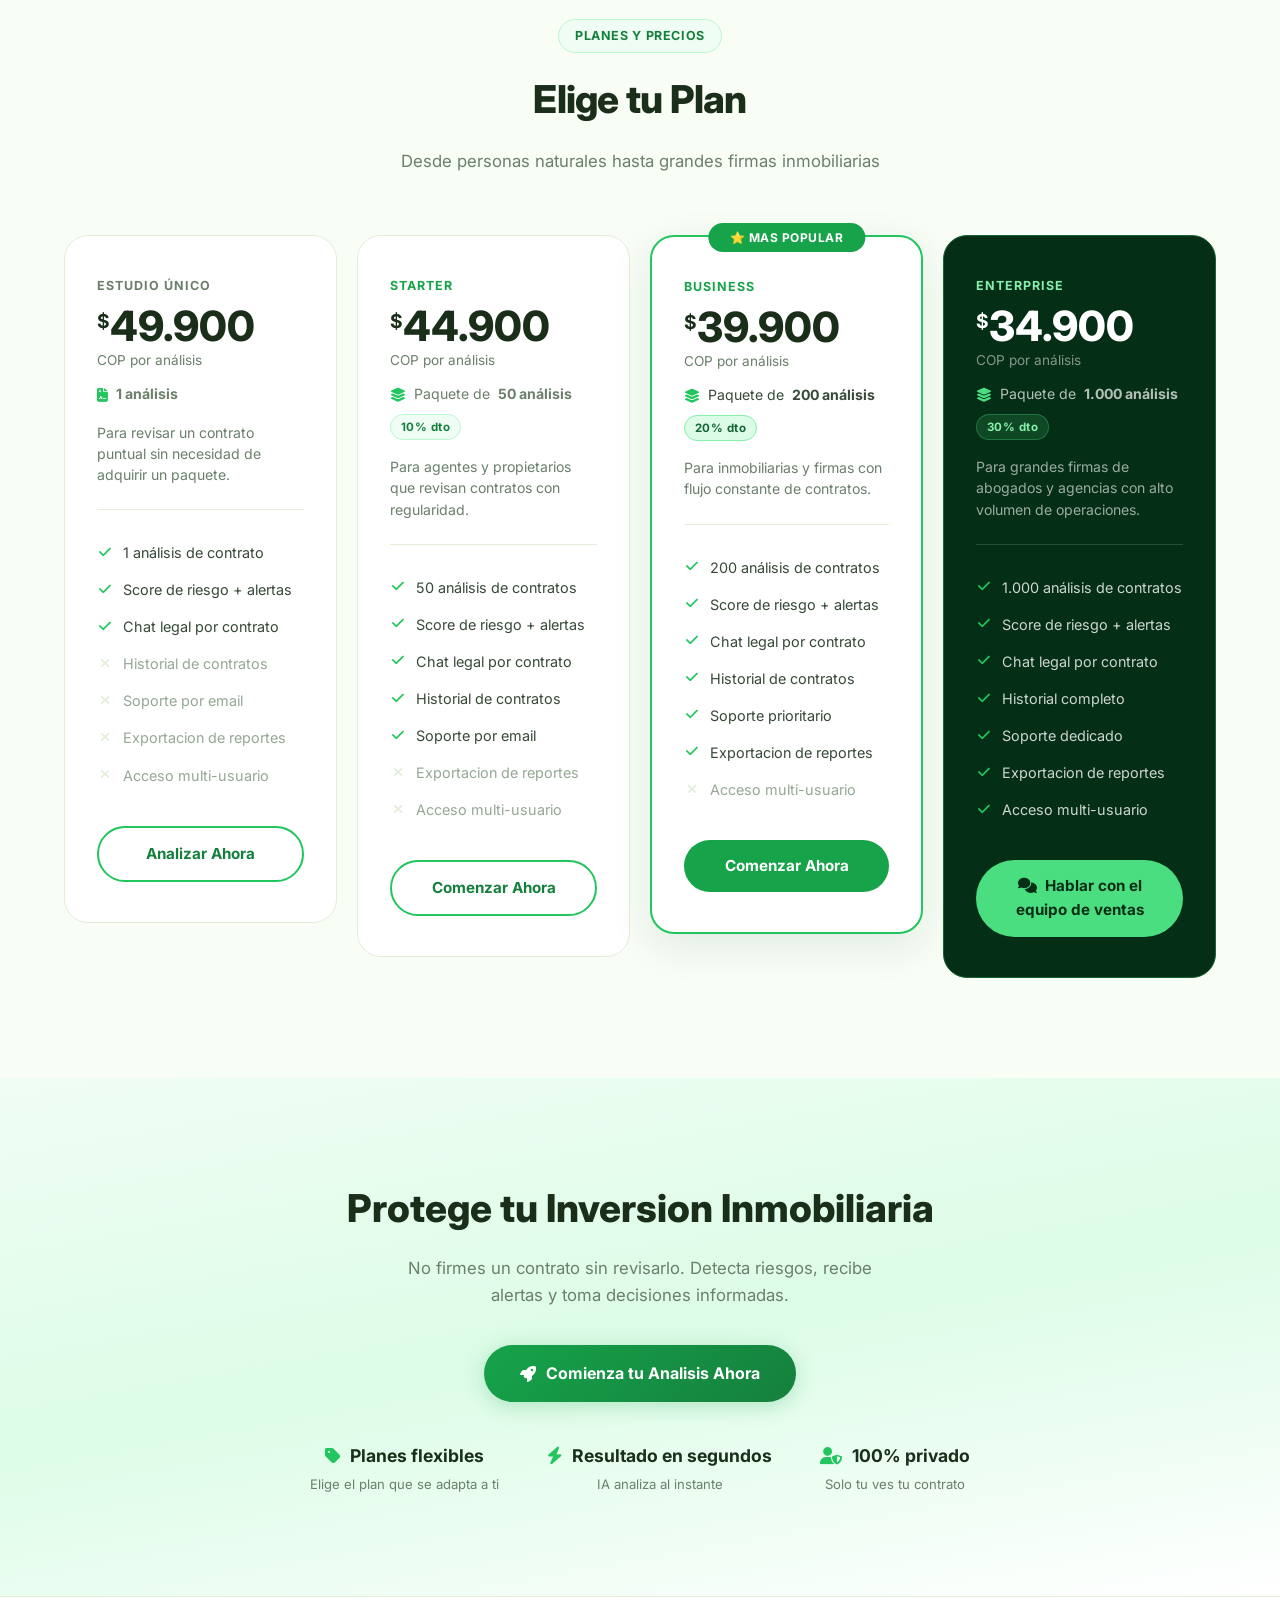
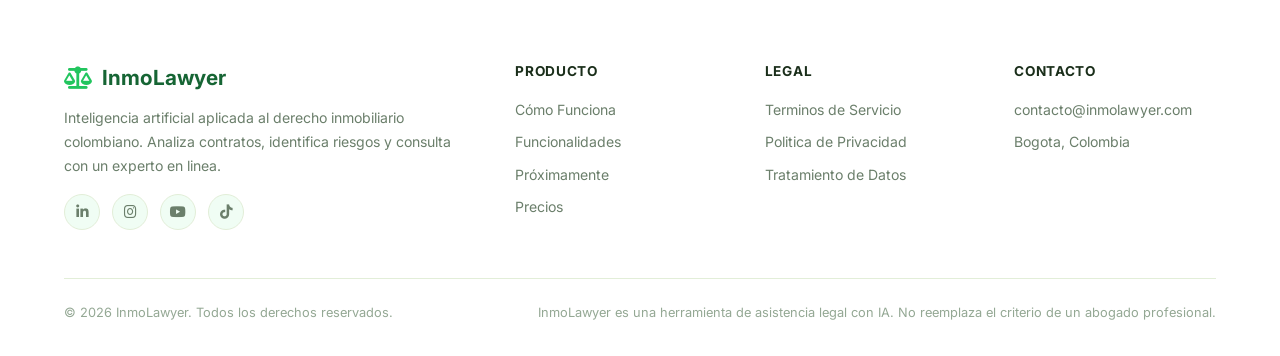
==== commit 407130e5: "feat: WhatsApp bot integration, Wompi notifications, password recovery fix - Add WhatsApp QR linking" ====
--- a/index.html
+++ b/index.html
@@ -3,8 +3,132 @@
 <head>
     <meta charset="UTF-8">
     <meta name="viewport" content="width=device-width, initial-scale=1.0">
-    <title>InmoLawyer — Tu Abogado Inmobiliario con Inteligencia Artificial</title>
+    <title>Analizar Contrato de Arrendamiento con IA | InmoLawyer</title>
     <meta name="description" content="Analiza contratos de arrendamiento con IA. Detecta cláusulas abusivas, calcula incrementos IPC y consulta con un experto virtual basado en la Ley 820 de 2003.">
+    <meta name="robots" content="index, follow">
+    <meta name="author" content="InmoLawyer">
+    <meta name="keywords" content="contrato de arrendamiento colombia, analizar contrato arrendamiento, ley 820 de 2003, abogado inmobiliario, clausulas abusivas arrendamiento, incremento IPC arriendo 2024, revision contrato arriendo IA, arrendamiento bogota">
+    <link rel="canonical" href="https://inmolawyer.surge.sh/">
+
+    <!-- Favicon -->
+    <link rel="icon" href="data:image/svg+xml,<svg xmlns='http://www.w3.org/2000/svg' viewBox='0 0 100 100'><text y='.9em' font-size='90'>⚖️</text></svg>">
+    <link rel="apple-touch-icon" href="https://inmolawyer.surge.sh/og-image.png">
+
+    <!-- Open Graph / Facebook / WhatsApp -->
+    <meta property="og:type" content="website">
+    <meta property="og:site_name" content="InmoLawyer">
+    <meta property="og:url" content="https://inmolawyer.surge.sh/">
+    <meta property="og:title" content="InmoLawyer — Tu Abogado Inmobiliario con IA">
+    <meta property="og:description" content="Analiza tu contrato de arrendamiento en 30 segundos. Detecta cláusulas abusivas, verifica el IPC y consulta la Ley 820 de 2003 con inteligencia artificial.">
+    <meta property="og:image" content="https://inmolawyer.surge.sh/og-image.png">
+    <meta property="og:image:width" content="1200">
+    <meta property="og:image:height" content="630">
+    <meta property="og:image:alt" content="InmoLawyer — Análisis de contratos de arrendamiento con IA">
+    <meta property="og:locale" content="es_CO">
+
+    <!-- Twitter Card -->
+    <meta name="twitter:card" content="summary_large_image">
+    <meta name="twitter:site" content="@InmoLawyer">
+    <meta name="twitter:title" content="InmoLawyer — Analiza tu contrato de arriendo con IA">
+    <meta name="twitter:description" content="Detecta cláusulas abusivas, verifica el IPC y consulta la Ley 820 de 2003 en 30 segundos. Gratis.">
+    <meta name="twitter:image" content="https://inmolawyer.surge.sh/og-image.png">
+
+    <!-- JSON-LD Structured Data -->
+    <script type="application/ld+json">
+    {
+      "@context": "https://schema.org",
+      "@type": "SoftwareApplication",
+      "name": "InmoLawyer",
+      "applicationCategory": "LegalService",
+      "operatingSystem": "Web",
+      "url": "https://inmolawyer.surge.sh",
+      "description": "Herramienta de análisis de contratos de arrendamiento con inteligencia artificial, basada en la Ley 820 de 2003 de Colombia.",
+      "inLanguage": "es-CO",
+      "author": { "@type": "Organization", "name": "InmoLawyer" },
+      "offers": {
+        "@type": "Offer",
+        "price": "0",
+        "priceCurrency": "COP",
+        "description": "Primer análisis gratuito sin registro"
+      },
+      "featureList": [
+        "Análisis de contratos con IA",
+        "Detección de cláusulas abusivas",
+        "Verificación de incremento IPC",
+        "Consulta basada en Ley 820 de 2003",
+        "Score de riesgo legal",
+        "Recomendaciones personalizadas"
+      ]
+    }
+    </script>
+    <script type="application/ld+json">
+    {
+      "@context": "https://schema.org",
+      "@type": "Organization",
+      "name": "InmoLawyer",
+      "url": "https://inmolawyer.surge.sh",
+      "logo": "https://inmolawyer.surge.sh/og-image.png",
+      "description": "Plataforma de análisis de contratos de arrendamiento con inteligencia artificial para Colombia. Basada en la Ley 820 de 2003.",
+      "areaServed": { "@type": "Country", "name": "Colombia" },
+      "contactPoint": {
+        "@type": "ContactPoint",
+        "contactType": "customer service",
+        "availableLanguage": "Spanish"
+      }
+    }
+    </script>
+    <script type="application/ld+json">
+    {
+      "@context": "https://schema.org",
+      "@type": "FAQPage",
+      "mainEntity": [
+        {
+          "@type": "Question",
+          "name": "¿Cómo funciona el análisis de contratos de arrendamiento con IA?",
+          "acceptedAnswer": {
+            "@type": "Answer",
+            "text": "Sube tu contrato en PDF. La IA de InmoLawyer lo analiza en menos de 30 segundos bajo los criterios de la Ley 820 de 2003 y te entrega un score de riesgo, alertas legales detalladas y recomendaciones accionables."
+          }
+        },
+        {
+          "@type": "Question",
+          "name": "¿InmoLawyer reemplaza a un abogado?",
+          "acceptedAnswer": {
+            "@type": "Answer",
+            "text": "No. InmoLawyer es una herramienta de apoyo jurídico que automatiza la revisión inicial de contratos basándose en la Ley 820 de 2003. Para casos complejos o litigios, siempre se recomienda consultar a un abogado especializado."
+          }
+        },
+        {
+          "@type": "Question",
+          "name": "¿Cuánto cuesta analizar un contrato de arrendamiento?",
+          "acceptedAnswer": {
+            "@type": "Answer",
+            "text": "El primer análisis es completamente gratuito, sin necesidad de registro. Los planes de créditos para análisis adicionales comienzan desde $9.900 COP."
+          }
+        },
+        {
+          "@type": "Question",
+          "name": "¿Qué tipo de cláusulas detecta InmoLawyer?",
+          "acceptedAnswer": {
+            "@type": "Answer",
+            "text": "InmoLawyer detecta cláusulas abusivas, incrementos de canon superiores al IPC, depósitos ilegales, cobros de servicios públicos no autorizados, penalidades desproporcionadas y otras irregularidades definidas por la Ley 820 de 2003."
+          }
+        },
+        {
+          "@type": "Question",
+          "name": "¿Es seguro subir mi contrato de arrendamiento a InmoLawyer?",
+          "acceptedAnswer": {
+            "@type": "Answer",
+            "text": "Sí. Los documentos se procesan de forma segura y no se almacenan permanentemente. Los análisis de usuarios registrados quedan disponibles en su historial privado, pero los datos no se comparten con terceros."
+          }
+        }
+      ]
+    }
+    </script>
+
+    <link rel="preconnect" href="https://fonts.googleapis.com">
+    <link rel="preconnect" href="https://fonts.gstatic.com" crossorigin>
+    <link rel="preconnect" href="https://cdnjs.cloudflare.com">
     <link href="https://fonts.googleapis.com/css2?family=Inter:wght@300;400;500;600;700;800&display=swap" rel="stylesheet">
     <link rel="stylesheet" href="https://cdnjs.cloudflare.com/ajax/libs/font-awesome/6.5.0/css/all.min.css">
     <style>
@@ -152,6 +276,17 @@
             cursor: pointer; transition: all 0.3s;
         }
         .btn-hero-secondary:hover { border-color: var(--green-400); background: var(--green-50); }
+        .hero-trust-badges {
+            margin-top: 16px;
+            display: flex;
+            justify-content: center;
+            gap: 20px;
+            flex-wrap: wrap;
+            font-size: 0.82rem;
+            color: var(--text-muted);
+            font-weight: 500;
+        }
+        .hero-trust-badges span { display: flex; align-items: center; gap: 4px; }
 
         /* Hero Audience Tags */
         .audience-tags {
@@ -421,6 +556,287 @@
             .sources-grid { grid-template-columns: 1fr; }
             .nav-actions .btn-ghost { display: none; }
         }
+
+        /* ===== PRECIOS ===== */
+        .precios-section { background: var(--bg-soft); }
+        .pricing-grid {
+            display: grid; grid-template-columns: repeat(4, 1fr);
+            gap: 20px; align-items: start;
+        }
+        .pricing-card--single {
+            border-style: dashed; border-color: var(--green-300);
+            background: var(--white);
+        }
+        .pricing-card--single .pricing-plan-name { color: var(--text-muted); }
+        .pricing-card {
+            background: var(--white); border: 1px solid var(--border-light);
+            border-radius: var(--radius-xl); padding: 40px 32px;
+            display: flex; flex-direction: column; transition: all 0.3s;
+            position: relative;
+        }
+        .pricing-card:hover { transform: translateY(-4px); box-shadow: var(--shadow-lg); }
+        .pricing-card--featured {
+            border-color: var(--green-500); border-width: 2px;
+            box-shadow: var(--shadow-lg);
+        }
+        .pricing-featured-badge {
+            position: absolute; top: -14px; left: 50%; transform: translateX(-50%);
+            background: var(--green-600); color: white;
+            padding: 5px 22px; border-radius: var(--radius-full);
+            font-size: 0.75rem; font-weight: 700; white-space: nowrap;
+            letter-spacing: 0.04em;
+        }
+        .pricing-card--corporate {
+            background: var(--green-950); border-color: var(--green-800);
+        }
+        .pricing-card--corporate .pricing-plan-name { color: var(--green-300); }
+        .pricing-card--corporate .pricing-price,
+        .pricing-card--corporate .pricing-desc-corp { color: white; }
+        .pricing-card--corporate .pricing-desc { color: rgba(255,255,255,0.6); border-color: rgba(255,255,255,0.15); }
+        .pricing-card--corporate .pricing-feature { color: rgba(255,255,255,0.8); }
+        .pricing-card--corporate .pricing-feature i { color: var(--green-400); }
+        .pricing-plan-name {
+            font-size: 0.78rem; font-weight: 700; text-transform: uppercase;
+            letter-spacing: 0.08em; color: var(--green-600); margin-bottom: 10px;
+        }
+        .pricing-price {
+            font-size: 2.6rem; font-weight: 800; color: var(--text-dark);
+            line-height: 1; margin-bottom: 2px;
+        }
+        .pricing-price sup { font-size: 1.2rem; font-weight: 700; vertical-align: top; margin-top: 6px; display: inline-block; }
+        .pricing-price-period { font-size: 0.85rem; font-weight: 400; color: var(--text-muted); margin-bottom: 12px; }
+        .pricing-card--corporate .pricing-price-period { color: rgba(255,255,255,0.5); }
+        .pricing-desc {
+            font-size: 0.88rem; color: var(--text-muted);
+            margin-bottom: 24px; padding-bottom: 24px;
+            border-bottom: 1px solid var(--border-light); line-height: 1.5;
+        }
+        .pricing-features { list-style: none; flex: 1; margin-bottom: 32px; display: flex; flex-direction: column; }
+        .pricing-feature {
+            display: flex; align-items: center; gap: 10px;
+            font-size: 0.9rem; color: var(--text-body); padding: 7px 0;
+        }
+        .pricing-feature i { font-size: 0.85rem; flex-shrink: 0; width: 16px; text-align: center; }
+        .pricing-feature.included i { color: var(--green-500); }
+        .pricing-feature.excluded { color: var(--text-light); }
+        .pricing-feature.excluded i { color: var(--border-light); }
+        .btn-pricing {
+            display: block; text-align: center; width: 100%;
+            padding: 14px 24px; border-radius: var(--radius-full);
+            font-size: 0.95rem; font-weight: 700; cursor: pointer;
+            transition: all 0.25s; border: none; text-decoration: none;
+        }
+        .btn-pricing--primary {
+            color: white; background: var(--green-600);
+        }
+        .btn-pricing--primary:hover { background: var(--green-700); transform: translateY(-1px); box-shadow: 0 4px 14px rgba(22,163,74,0.3); }
+        .btn-pricing--outline {
+            color: var(--green-700); background: transparent;
+            border: 2px solid var(--green-500);
+        }
+        .btn-pricing--outline:hover { background: var(--green-50); }
+        .btn-pricing--corporate {
+            color: var(--green-950); background: var(--green-400);
+        }
+        .btn-pricing--corporate:hover { background: var(--green-300); transform: translateY(-1px); }
+        .pricing-bundle-tag {
+            display: flex; align-items: center; gap: 8px;
+            font-size: 0.88rem; color: var(--text-muted);
+            margin-bottom: 16px; flex-wrap: wrap;
+        }
+        .pricing-bundle-tag i { color: var(--green-500); }
+        .pricing-bundle-tag--featured { color: var(--text-body); }
+        .pricing-bundle-tag--corp { color: rgba(255,255,255,0.7); }
+        .pricing-bundle-tag--corp i { color: var(--green-400); }
+        .pricing-discount-badge {
+            display: inline-flex; padding: 3px 10px; border-radius: var(--radius-full);
+            font-size: 0.72rem; font-weight: 700; letter-spacing: 0.04em;
+            background: var(--green-50); color: var(--green-700);
+            border: 1px solid var(--green-200);
+        }
+        .pricing-discount-badge--featured {
+            background: var(--green-100); color: var(--green-800); border-color: var(--green-300);
+        }
+        .pricing-discount-badge--corp {
+            background: rgba(74,222,128,0.15); color: var(--green-300); border-color: rgba(74,222,128,0.3);
+        }
+        @media (max-width: 1200px) {
+            .pricing-grid { grid-template-columns: repeat(2, 1fr); }
+        }
+        @media (max-width: 640px) {
+            .pricing-grid { grid-template-columns: 1fr; max-width: 460px; margin: 0 auto; }
+        }
+
+        /* ===== GUEST ANALYSIS FLOW ===== */
+        .demo-guest-wrap { max-width: 960px; margin: 0 auto; }
+        .guest-state { width: 100%; }
+
+        /* Estado 0: Upload */
+        #guestState0 { display: flex; gap: 32px; align-items: flex-start; flex-wrap: wrap; }
+        .guest-drop-zone {
+            flex: 1; min-width: 260px;
+            background: #f0fdf4; border: 2px dashed #86efac; border-radius: 20px;
+            padding: 40px 28px; text-align: center; cursor: pointer;
+            transition: border-color 0.2s, background 0.2s;
+        }
+        .guest-drop-zone:hover, .guest-drop-zone.drag-over { border-color: #22c55e; background: #dcfce7; }
+        .guest-upload-icon { font-size: 3rem; color: #4ade80; margin-bottom: 12px; }
+        .guest-drop-zone h3 { font-size: 1.1rem; color: #1a2e1a; margin-bottom: 6px; }
+        .guest-drop-zone p { font-size: 0.88rem; color: #6b7f6b; margin-bottom: 20px; }
+        .btn-guest-upload {
+            display: inline-flex; align-items: center; gap: 8px;
+            padding: 10px 24px; background: #166534; color: #fff;
+            border: none; border-radius: 9999px; font-size: 0.9rem; font-weight: 600;
+            cursor: pointer; transition: background 0.2s;
+        }
+        .btn-guest-upload:hover { background: #15803d; }
+        .guest-badge-no-reg {
+            margin-top: 16px; font-size: 0.8rem; color: #15803d;
+            background: #dcfce7; border-radius: 9999px; padding: 6px 14px;
+            display: inline-flex; align-items: center; gap: 6px;
+        }
+
+        /* Preview side */
+        .guest-preview-side { flex: 1; min-width: 260px; }
+        .guest-preview-card {
+            background: #fff; border: 1px solid #e2eed8; border-radius: 16px;
+            padding: 24px; box-shadow: 0 4px 16px rgba(20,83,45,0.08);
+        }
+        .guest-preview-header { display: flex; align-items: center; gap: 12px; margin-bottom: 16px; }
+        .guest-preview-header h4 { font-size: 1rem; color: #1a2e1a; margin-bottom: 2px; }
+        .guest-preview-header p { font-size: 0.82rem; color: #6b7f6b; }
+        .guest-preview-list { list-style: none; display: flex; flex-direction: column; gap: 8px; margin-bottom: 16px; }
+        .guest-preview-list li { display: flex; align-items: center; gap: 8px; font-size: 0.88rem; color: #374937; }
+        .guest-preview-list li i { color: #22c55e; }
+        .guest-preview-register {
+            background: #f0fdf4; border-radius: 10px; padding: 12px;
+            font-size: 0.82rem; color: #374937; display: flex; gap: 8px; align-items: flex-start;
+        }
+        .guest-preview-register i { color: #22c55e; margin-top: 2px; flex-shrink: 0; }
+        .guest-preview-register a { color: #15803d; font-weight: 600; text-decoration: underline; }
+        .guest-error {
+            width: 100%; background: #fee2e2; color: #991b1b;
+            border-radius: 10px; padding: 12px 16px; font-size: 0.88rem; margin-top: 12px;
+        }
+
+        /* Estado 1: Loading */
+        .guest-loading { text-align: center; padding: 60px 20px; }
+        .guest-spinner { font-size: 3rem; color: #22c55e; margin-bottom: 16px; }
+        .guest-loading h3 { font-size: 1.2rem; color: #1a2e1a; margin-bottom: 8px; }
+        .guest-loading p { color: #6b7f6b; font-size: 0.9rem; }
+
+        /* Estado 2: Teaser */
+        .guest-teaser-wrap { display: flex; justify-content: center; }
+        .guest-teaser-card {
+            background: #fff; border: 1px solid #e2eed8; border-radius: 20px;
+            padding: 36px; max-width: 520px; width: 100%; text-align: center;
+            box-shadow: 0 8px 32px rgba(20,83,45,0.12);
+        }
+        .guest-teaser-score-section { display: flex; align-items: center; gap: 24px; margin-bottom: 28px; text-align: left; }
+        .guest-score-ring {
+            width: 100px; height: 100px; border-radius: 50%;
+            background: conic-gradient(#22c55e 72%, #e5e7eb 72%);
+            display: flex; align-items: center; justify-content: center; flex-shrink: 0;
+        }
+        .guest-score-inner {
+            width: 76px; height: 76px; border-radius: 50%; background: #fff;
+            display: flex; flex-direction: column; align-items: center; justify-content: center;
+        }
+        .guest-score-inner span { font-size: 1.6rem; font-weight: 800; color: #1a2e1a; line-height: 1; }
+        .guest-score-inner small { font-size: 0.7rem; color: #6b7f6b; }
+        .guest-teaser-info h3 { font-size: 1.1rem; font-weight: 700; color: #1a2e1a; margin-bottom: 4px; }
+        .guest-alerts-count { font-size: 0.9rem; color: #dc2626; font-weight: 600; margin-bottom: 8px; }
+        .guest-teaser-hint { font-size: 0.82rem; color: #6b7f6b; line-height: 1.5; }
+        .btn-guest-pay {
+            width: 100%; padding: 14px 24px; background: #166534; color: #fff;
+            border: none; border-radius: 12px; font-size: 1rem; font-weight: 700;
+            cursor: pointer; margin-bottom: 12px; display: flex; align-items: center;
+            justify-content: center; gap: 8px; transition: background 0.2s;
+        }
+        .btn-guest-pay:hover { background: #15803d; }
+        .btn-guest-pay:disabled { opacity: 0.7; cursor: not-allowed; }
+        .btn-guest-reset {
+            background: none; border: none; color: #6b7f6b; font-size: 0.85rem;
+            cursor: pointer; display: inline-flex; align-items: center; gap: 6px;
+        }
+        .btn-guest-reset:hover { color: #374937; }
+
+        /* Estado 3: Resultado */
+        .guest-result-wrap {
+            background: #fff; border: 1px solid #e2eed8; border-radius: 20px;
+            padding: 32px; box-shadow: 0 8px 32px rgba(20,83,45,0.10);
+        }
+        .guest-result-score-bar {
+            display: flex; align-items: center; gap: 20px;
+            padding: 20px; background: #f8fdf6; border-radius: 12px; margin-bottom: 20px;
+        }
+        .guest-result-score-num { font-size: 3rem; font-weight: 800; color: #1a2e1a; width: 80px; text-align: center; flex-shrink: 0; }
+        .guest-score-label { display: inline-block; font-size: 0.78rem; font-weight: 700; padding: 3px 10px; border-radius: 9999px; margin-bottom: 6px; }
+        .guest-score-label.score-alto { background: #fee2e2; color: #991b1b; }
+        .guest-score-label.score-medio { background: #fef3c7; color: #92400e; }
+        .guest-score-label.score-bajo { background: #dcfce7; color: #15803d; }
+        .guest-result-score-info p { font-size: 0.88rem; color: #374937; }
+        .guest-result-datos { display: grid; grid-template-columns: 1fr 1fr; gap: 10px; margin-bottom: 20px; }
+        .guest-dato { background: #f8fdf6; border-radius: 10px; padding: 10px 14px; }
+        .guest-dato span { display: block; font-size: 0.72rem; color: #6b7f6b; text-transform: uppercase; font-weight: 600; margin-bottom: 2px; }
+        .guest-dato strong { font-size: 0.9rem; color: #1a2e1a; }
+        .guest-result-alertas-wrap { margin-bottom: 20px; }
+        .guest-result-alertas-wrap h4 { font-size: 0.95rem; font-weight: 700; color: #1a2e1a; margin-bottom: 10px; }
+        .guest-alert-item { display: flex; align-items: flex-start; gap: 10px; padding: 12px 14px; border-radius: 10px; margin-bottom: 8px; font-size: 0.88rem; }
+        .guest-alert-item i { margin-top: 2px; flex-shrink: 0; }
+        .guest-alert-item.alto { background: #fee2e2; color: #991b1b; }
+        .guest-alert-item.alto i { color: #dc2626; }
+        .guest-alert-item.medio { background: #fef3c7; color: #92400e; }
+        .guest-alert-item.medio i { color: #d97706; }
+        .guest-alert-item.bajo { background: #dcfce7; color: #166534; }
+        .guest-alert-item.bajo i { color: #22c55e; }
+        .guest-alert-item p { font-size: 0.82rem; margin-top: 2px; opacity: 0.9; }
+        .guest-result-actions { display: flex; gap: 12px; align-items: center; margin-bottom: 20px; }
+        .btn-guest-pdf {
+            display: inline-flex; align-items: center; gap: 8px;
+            padding: 10px 22px; background: #166534; color: #fff;
+            border: none; border-radius: 9999px; font-size: 0.9rem; font-weight: 600;
+            cursor: pointer; transition: background 0.2s;
+        }
+        .btn-guest-pdf:hover { background: #15803d; }
+        .btn-guest-pdf:disabled { opacity: 0.7; cursor: not-allowed; }
+        .btn-guest-reset-sm {
+            background: none; border: 1px solid #e2eed8; color: #6b7f6b;
+            padding: 10px 18px; border-radius: 9999px; font-size: 0.85rem; cursor: pointer;
+            display: inline-flex; align-items: center; gap: 6px;
+        }
+        .btn-guest-reset-sm:hover { border-color: #22c55e; color: #374937; }
+        .guest-email-box { background: #f0fdf4; border-radius: 12px; padding: 16px 20px; margin-bottom: 16px; }
+        .guest-email-box > p { font-size: 0.88rem; color: #374937; margin-bottom: 10px; }
+        .guest-email-box > p i { color: #22c55e; margin-right: 4px; }
+        .guest-email-row { display: flex; gap: 8px; }
+        .guest-email-row input { flex: 1; padding: 10px 14px; border: 1px solid #e2eed8; border-radius: 9999px; font-size: 0.88rem; outline: none; }
+        .guest-email-row input:focus { border-color: #22c55e; }
+        .guest-email-row button { padding: 10px 16px; background: #166534; color: #fff; border: none; border-radius: 9999px; cursor: pointer; font-size: 0.9rem; }
+        .guest-email-row button:disabled { opacity: 0.7; }
+        .guest-register-banner {
+            background: linear-gradient(135deg, #f0fdf4, #dcfce7);
+            border: 1px solid #86efac; border-radius: 14px;
+            padding: 20px 24px; display: flex; align-items: center; gap: 16px; flex-wrap: wrap;
+        }
+        .guest-register-banner > i { font-size: 1.8rem; color: #22c55e; flex-shrink: 0; }
+        .guest-register-banner > div { flex: 1; }
+        .guest-register-banner strong { font-size: 0.95rem; color: #1a2e1a; display: block; margin-bottom: 4px; }
+        .guest-register-banner p { font-size: 0.82rem; color: #374937; }
+        .btn-guest-register {
+            padding: 10px 22px; background: #166534; color: #fff;
+            border-radius: 9999px; font-size: 0.88rem; font-weight: 600; white-space: nowrap;
+            text-decoration: none; display: inline-block; transition: background 0.2s;
+        }
+        .btn-guest-register:hover { background: #15803d; }
+
+        @media (max-width: 640px) {
+            #guestState0 { flex-direction: column; }
+            .guest-teaser-score-section { flex-direction: column; text-align: center; }
+            .guest-result-datos { grid-template-columns: 1fr; }
+            .guest-result-actions { flex-direction: column; }
+            .guest-register-banner { flex-direction: column; text-align: center; }
+        }
     </style>
 </head>
 <body>
@@ -428,14 +844,15 @@
 <!-- ===== NAVBAR ===== -->
 <nav class="navbar" id="navbar">
     <div class="container">
-        <a href="#" class="nav-logo">
+        <a href="/" class="nav-logo">
             <i class="fas fa-balance-scale"></i>
             InmoLawyer
         </a>
         <div class="nav-links" id="navLinks">
-            <a href="#como-funciona">Como Funciona</a>
+            <a href="#como-funciona">Cómo Funciona</a>
             <a href="#funcionalidades">Funcionalidades</a>
-            <a href="#proximamente">Proximamente</a>
+            <a href="#precios">Precios</a>
+            <a href="#proximamente">Próximamente</a>
             <a href="#contacto">Contacto</a>
         </div>
         <div class="nav-actions">
@@ -456,23 +873,29 @@
             Basado en Ley 820 de Arrendamiento
         </div>
         <h1>Tu Abogado Inmobiliario con <span>Inteligencia Artificial</span></h1>
-        <p>Sube tu contrato de arriendo y en segundos recibe un analisis completo con score de riesgo, alertas de clausulas y un chat experto en la Ley 820 de Colombia.</p>
+        <p>Analiza tu contrato de arrendamiento con IA en 30 segundos. Detecta cláusulas abusivas, verifica el incremento del IPC y consulta la Ley 820 de 2003 — completamente gratis.</p>
         <div class="hero-buttons">
-            <a href="app.html" class="btn-hero-primary">
-                <i class="fas fa-file-upload"></i>
-                Analiza tu Contrato Gratis
+            <a href="#demo-guest" class="btn-hero-primary">
+                <i class="fas fa-search"></i>
+                Analiza tu contrato gratis
             </a>
             <a href="#como-funciona" class="btn-hero-secondary">
                 <i class="fas fa-play-circle"></i>
-                Ver Como Funciona
+                Cómo Funciona
             </a>
         </div>
+        <p class="hero-trust-badges">
+            <span>✓ Primer análisis gratis</span>
+            <span>✓ Sin registro previo</span>
+            <span>✓ Resultado en 30 segundos</span>
+        </p>
         <div class="audience-tags">
-            <span>DISENADO PARA</span>
+            <span>DISEÑADO PARA</span>
             <div class="audience-tag"><i class="fas fa-gavel"></i> Firmas de Abogados</div>
             <div class="audience-tag"><i class="fas fa-building"></i> Agencias Inmobiliarias</div>
             <div class="audience-tag"><i class="fas fa-home"></i> Arrendadores / Arrendatarios</div>
             <div class="audience-tag"><i class="fas fa-user-tie"></i> Agentes Inmobiliarios</div>
+            <div class="audience-tag"><i class="fas fa-shield-alt"></i> Afianzadoras / Aseguradoras</div>
         </div>
     </div>
 </section>
@@ -488,81 +911,178 @@
     </div>
 </div>
 
+<!-- ===== DEMO / GUEST ANALYSIS ===== -->
+<section class="section demo-section" id="demo-guest">
+    <div class="container">
+        <div class="section-header">
+            <div class="section-label">PRUEBA AHORA — SIN REGISTRO</div>
+            <h2 class="section-title">Analiza tu Contrato</h2>
+            <p class="section-subtitle">Sube tu PDF, paga y recibe tu análisis completo al instante</p>
+        </div>
+        <div class="demo-guest-wrap">
+
+            <!-- Estado 0: Upload -->
+            <div id="guestState0" class="guest-state" style="display:flex">
+                <div id="guestDropZone" class="guest-drop-zone">
+                    <input type="file" id="guestFileInput" accept=".pdf,.jpg,.jpeg,.png,.webp" style="display:none">
+                    <i class="fas fa-cloud-upload-alt guest-upload-icon"></i>
+                    <h3>Arrastra tu contrato aqui</h3>
+                    <p>PDF o imagen escaneada (JPG, PNG)</p>
+                    <button class="btn-guest-upload" onclick="document.getElementById('guestFileInput').click()">
+                        <i class="fas fa-folder-open"></i> Seleccionar Archivo
+                    </button>
+                    <div class="guest-badge-no-reg">
+                        <i class="fas fa-bolt"></i> Sin registro requerido — Paga solo $49.900 COP
+                    </div>
+                </div>
+                <div class="guest-preview-side">
+                    <div class="guest-preview-card">
+                        <div class="guest-preview-header">
+                            <i class="fas fa-file-contract" style="color:var(--green-500);font-size:1.8rem"></i>
+                            <div>
+                                <h4>¿Qué incluye tu análisis?</h4>
+                                <p>Resultado completo basado en Ley 820</p>
+                            </div>
+                        </div>
+                        <ul class="guest-preview-list">
+                            <li><i class="fas fa-check-circle"></i> Score de riesgo (0–100)</li>
+                            <li><i class="fas fa-check-circle"></i> Detección de cláusulas abusivas</li>
+                            <li><i class="fas fa-check-circle"></i> Verificación de incremento IPC</li>
+                            <li><i class="fas fa-check-circle"></i> Datos del contrato extraídos</li>
+                            <li><i class="fas fa-check-circle"></i> Descarga PDF del reporte</li>
+                            <li><i class="fas fa-check-circle"></i> Envío por email</li>
+                        </ul>
+                        <div class="guest-preview-register">
+                            <i class="fas fa-gift"></i>
+                            <span>¿Analizas contratos frecuentemente? <a href="app.html">Regístrate gratis</a> y obtiene <strong>5 análisis sin costo</strong>.</span>
+                        </div>
+                    </div>
+                </div>
+                <div id="guestError" class="guest-error" style="display:none"></div>
+            </div>
+
+            <!-- Estado 1: Analizando -->
+            <div id="guestState1" class="guest-state guest-loading" style="display:none">
+                <div class="guest-spinner"><i class="fas fa-circle-notch fa-spin"></i></div>
+                <h3 id="guestLoadingText">Analizando tu contrato con IA...</h3>
+                <p>Esto puede tomar hasta 30 segundos</p>
+            </div>
+
+            <!-- Estado 2: Teaser + Pago -->
+            <div id="guestState2" class="guest-state guest-teaser-wrap" style="display:none">
+                <div class="guest-teaser-card">
+                    <div class="guest-teaser-score-section">
+                        <div id="guestScoreRing" class="guest-score-ring">
+                            <div class="guest-score-inner">
+                                <span id="guestTeaserScore">—</span>
+                                <small>Score</small>
+                            </div>
+                        </div>
+                        <div class="guest-teaser-info">
+                            <h3>Tu análisis está listo</h3>
+                            <p id="guestTeaserAlerts" class="guest-alerts-count"></p>
+                            <p class="guest-teaser-hint">Paga para ver el análisis completo con todos los detalles, cláusulas detectadas y recomendaciones.</p>
+                        </div>
+                    </div>
+                    <button id="guestPayBtn" class="btn-guest-pay" onclick="initiateGuestPayment()">
+                        <i class="fas fa-lock"></i> Ver análisis completo — $49.900
+                    </button>
+                    <button class="btn-guest-reset" onclick="resetGuestFlow()">
+                        <i class="fas fa-arrow-left"></i> Subir otro contrato
+                    </button>
+                </div>
+            </div>
+
+            <!-- Estado 3: Resultado completo -->
+            <div id="guestState3" class="guest-state guest-result-wrap" style="display:none">
+                <!-- Score -->
+                <div class="guest-result-score-bar">
+                    <div class="guest-result-score-num" id="guestResultScore">—</div>
+                    <div class="guest-result-score-info">
+                        <span id="guestResultScoreLabel" class="guest-score-label"></span>
+                        <p id="guestResultScoreDesc"></p>
+                    </div>
+                </div>
+
+                <!-- Datos del contrato -->
+                <div class="guest-result-datos">
+                    <div class="guest-dato"><span>Arrendador</span><strong id="guestResultArrendador">—</strong></div>
+                    <div class="guest-dato"><span>Arrendatario</span><strong id="guestResultArrendatario">—</strong></div>
+                    <div class="guest-dato"><span>Ciudad</span><strong id="guestResultCiudad">—</strong></div>
+                    <div class="guest-dato"><span>Canon mensual</span><strong id="guestResultCanon">—</strong></div>
+                </div>
+
+                <!-- Alertas -->
+                <div class="guest-result-alertas-wrap">
+                    <h4><i class="fas fa-exclamation-triangle"></i> Alertas Legales</h4>
+                    <div id="guestResultAlertas"></div>
+                </div>
+
+                <!-- Acciones -->
+                <div class="guest-result-actions">
+                    <button id="guestPdfBtn" class="btn-guest-pdf" onclick="downloadGuestPDF()">
+                        <i class="fas fa-download"></i> Descargar PDF
+                    </button>
+                    <button class="btn-guest-reset-sm" onclick="resetGuestFlow()">
+                        <i class="fas fa-redo"></i> Nuevo análisis
+                    </button>
+                </div>
+
+                <!-- Email -->
+                <div class="guest-email-box">
+                    <p><i class="fas fa-envelope"></i> Recibe este análisis en tu correo</p>
+                    <div class="guest-email-row">
+                        <input type="email" id="guestEmailInput" placeholder="tu@email.com">
+                        <button id="guestEmailBtn" onclick="submitGuestEmail()">
+                            <i class="fas fa-paper-plane"></i>
+                        </button>
+                    </div>
+                    <small id="guestEmailMsg" style="display:none;color:var(--green-600)"></small>
+                </div>
+
+                <!-- Banner registro -->
+                <div class="guest-register-banner">
+                    <i class="fas fa-gift"></i>
+                    <div>
+                        <strong>¿Te gustó? Regístrate gratis y obtiene 5 análisis sin costo</strong>
+                        <p>Guarda tu historial, descarga PDFs y consulta al experto con tu cuenta.</p>
+                    </div>
+                    <a href="app.html" class="btn-guest-register">Registrarme gratis</a>
+                </div>
+            </div>
+
+        </div>
+    </div>
+</section>
+
 <!-- ===== HOW IT WORKS ===== -->
 <section class="section how-it-works" id="como-funciona">
     <div class="container">
         <div class="section-header">
             <div class="section-label">4 SIMPLES PASOS</div>
-            <h2 class="section-title">Como Funciona</h2>
-            <p class="section-subtitle">Analiza tu contrato en 4 simples pasos</p>
+            <h2 class="section-title">Cómo Funciona</h2>
+            <p class="section-subtitle">Sin registro previo. El primer análisis es completamente gratis.</p>
         </div>
         <div class="steps-grid">
             <div class="step-card">
                 <div class="step-number">01</div>
-                <h3>Registrate</h3>
-                <p>Crea tu cuenta en segundos. Tu informacion y contratos son 100% privados.</p>
+                <h3>Sube tu Contrato</h3>
+                <p>Arrastra tu PDF, DOCX o imagen escaneada. Sin registro previo.</p>
             </div>
             <div class="step-card">
                 <div class="step-number">02</div>
-                <h3>Sube tu Contrato</h3>
-                <p>Arrastra tu PDF, DOCX o imagen escaneada del contrato de arrendamiento.</p>
+                <h3>Analiza con IA</h3>
+                <p>La IA procesa tu contrato en 30 segundos y detecta cláusulas según la Ley 820.</p>
             </div>
             <div class="step-card">
                 <div class="step-number">03</div>
-                <h3>Recibe tu Analisis</h3>
-                <p>En segundos obtiene un score de riesgo con alertas detalladas de cada clausula.</p>
+                <h3>Recibe tu Resultado Gratis</h3>
+                <p>Score de riesgo, alertas legales y recomendaciones. El primer análisis sin costo.</p>
             </div>
             <div class="step-card">
                 <div class="step-number">04</div>
-                <h3>Consulta al Experto</h3>
-                <p>Pregunta en lenguaje natural como si hablaras con un abogado experto en Ley 820.</p>
-            </div>
-        </div>
-    </div>
-</section>
-
-<!-- ===== DEMO ===== -->
-<section class="section demo-section">
-    <div class="container">
-        <div class="section-header">
-            <div class="section-label">PRUEBA AHORA</div>
-            <h2 class="section-title">Sube tu Contrato</h2>
-            <p class="section-subtitle">Arrastra tu archivo y obtiene un analisis completo en segundos</p>
-        </div>
-        <div class="demo-grid">
-            <div class="demo-upload">
-                <i class="fas fa-cloud-upload-alt"></i>
-                <h3>Arrastra tu contrato aqui</h3>
-                <p>PDF, DOCX o imagen escaneada</p>
-                <a href="app.html" class="btn-select">Seleccionar Archivo</a>
-            </div>
-            <div class="demo-result">
-                <div class="demo-result-header">
-                    <div class="score-ring">
-                        <div class="score-ring-inner">
-                            <strong>72</strong>
-                            <small>Score</small>
-                        </div>
-                    </div>
-                    <div>
-                        <h4>Resultado del Analisis</h4>
-                        <p>Riesgo moderado — 3 alertas</p>
-                    </div>
-                </div>
-                <div class="demo-alerts">
-                    <div class="demo-alert danger">
-                        <i class="fas fa-exclamation-circle"></i>
-                        Clausula de terminacion anticipada abusiva
-                    </div>
-                    <div class="demo-alert warning">
-                        <i class="fas fa-exclamation-triangle"></i>
-                        Incremento de canon supera el IPC
-                    </div>
-                    <div class="demo-alert success">
-                        <i class="fas fa-check-circle"></i>
-                        Deposito de garantia no regulado — Art. 16 Ley 820
-                    </div>
-                </div>
+                <h3>Guarda tu Historial</h3>
+                <p>Regístrate gratis para guardar tus análisis y acceder al informe completo en PDF.</p>
             </div>
         </div>
     </div>
@@ -616,7 +1136,7 @@
     <div class="container">
         <div class="section-header">
             <div class="section-label">NUESTRAS FUENTES</div>
-            <h2 class="section-title">Alimentado por las Mejores Fuentes</h2>
+            <h2 class="section-title">Basado en Ley 820 y Jurisprudencia Colombiana</h2>
             <p class="section-subtitle">Nuestra IA se alimenta del ecosistema legal e inmobiliario colombiano</p>
         </div>
         <div class="sources-grid">
@@ -654,8 +1174,8 @@
     <div class="container">
         <div class="section-header">
             <div class="section-label">PROXIMAMENTE</div>
-            <h2 class="section-title">Segunda Fase</h2>
-            <p class="section-subtitle">Expandiendo el analisis legal inmobiliario mas alla de tu arriendo residencial</p>
+            <h2 class="section-title">Próximamente: Arriendos Comerciales y Más</h2>
+            <p class="section-subtitle">Expandiendo el análisis legal inmobiliario más allá del arriendo residencial</p>
         </div>
         <div class="roadmap-grid">
             <div class="roadmap-card">
@@ -676,6 +1196,110 @@
                 <h3>Promesas de Compraventa</h3>
                 <p>Revision inteligente de contratos de promesa de compraventa para detectar riesgos legales.</p>
             </div>
+        </div>
+    </div>
+</section>
+
+<!-- ===== PRECIOS ===== -->
+<section class="section precios-section" id="precios">
+    <div class="container">
+        <div class="section-header">
+            <div class="section-label">PLANES Y PRECIOS</div>
+            <h2 class="section-title">Elige tu Plan</h2>
+            <p class="section-subtitle">Desde personas naturales hasta grandes firmas inmobiliarias</p>
+        </div>
+        <div class="pricing-grid">
+
+            <!-- Estudio Único -->
+            <div class="pricing-card pricing-card--single">
+                <div class="pricing-plan-name">Estudio Único</div>
+                <div class="pricing-price"><sup>$</sup>49.900</div>
+                <div class="pricing-price-period">COP por análisis</div>
+                <div class="pricing-bundle-tag">
+                    <i class="fas fa-file-contract"></i> <strong>1 análisis</strong>
+                </div>
+                <div class="pricing-desc">Para revisar un contrato puntual sin necesidad de adquirir un paquete.</div>
+                <ul class="pricing-features">
+                    <li class="pricing-feature included"><i class="fas fa-check"></i> 1 análisis de contrato</li>
+                    <li class="pricing-feature included"><i class="fas fa-check"></i> Score de riesgo + alertas</li>
+                    <li class="pricing-feature included"><i class="fas fa-check"></i> Chat legal por contrato</li>
+                    <li class="pricing-feature excluded"><i class="fas fa-times"></i> Historial de contratos</li>
+                    <li class="pricing-feature excluded"><i class="fas fa-times"></i> Soporte por email</li>
+                    <li class="pricing-feature excluded"><i class="fas fa-times"></i> Exportacion de reportes</li>
+                    <li class="pricing-feature excluded"><i class="fas fa-times"></i> Acceso multi-usuario</li>
+                </ul>
+                <a href="app.html" class="btn-pricing btn-pricing--outline">Analizar Ahora</a>
+            </div>
+
+            <!-- Plan Starter -->
+            <div class="pricing-card">
+                <div class="pricing-plan-name">Starter</div>
+                <div class="pricing-price"><sup>$</sup>44.900</div>
+                <div class="pricing-price-period">COP por análisis</div>
+                <div class="pricing-bundle-tag">
+                    <i class="fas fa-layer-group"></i> Paquete de <strong>50 análisis</strong>
+                    <span class="pricing-discount-badge">10% dto</span>
+                </div>
+                <div class="pricing-desc">Para agentes y propietarios que revisan contratos con regularidad.</div>
+                <ul class="pricing-features">
+                    <li class="pricing-feature included"><i class="fas fa-check"></i> 50 análisis de contratos</li>
+                    <li class="pricing-feature included"><i class="fas fa-check"></i> Score de riesgo + alertas</li>
+                    <li class="pricing-feature included"><i class="fas fa-check"></i> Chat legal por contrato</li>
+                    <li class="pricing-feature included"><i class="fas fa-check"></i> Historial de contratos</li>
+                    <li class="pricing-feature included"><i class="fas fa-check"></i> Soporte por email</li>
+                    <li class="pricing-feature excluded"><i class="fas fa-times"></i> Exportacion de reportes</li>
+                    <li class="pricing-feature excluded"><i class="fas fa-times"></i> Acceso multi-usuario</li>
+                </ul>
+                <a href="app.html" class="btn-pricing btn-pricing--outline">Comenzar Ahora</a>
+            </div>
+
+            <!-- Plan Business (destacado) -->
+            <div class="pricing-card pricing-card--featured">
+                <div class="pricing-featured-badge">⭐ MAS POPULAR</div>
+                <div class="pricing-plan-name">Business</div>
+                <div class="pricing-price"><sup>$</sup>39.900</div>
+                <div class="pricing-price-period">COP por análisis</div>
+                <div class="pricing-bundle-tag pricing-bundle-tag--featured">
+                    <i class="fas fa-layer-group"></i> Paquete de <strong>200 análisis</strong>
+                    <span class="pricing-discount-badge pricing-discount-badge--featured">20% dto</span>
+                </div>
+                <div class="pricing-desc">Para inmobiliarias y firmas con flujo constante de contratos.</div>
+                <ul class="pricing-features">
+                    <li class="pricing-feature included"><i class="fas fa-check"></i> 200 análisis de contratos</li>
+                    <li class="pricing-feature included"><i class="fas fa-check"></i> Score de riesgo + alertas</li>
+                    <li class="pricing-feature included"><i class="fas fa-check"></i> Chat legal por contrato</li>
+                    <li class="pricing-feature included"><i class="fas fa-check"></i> Historial de contratos</li>
+                    <li class="pricing-feature included"><i class="fas fa-check"></i> Soporte prioritario</li>
+                    <li class="pricing-feature included"><i class="fas fa-check"></i> Exportacion de reportes</li>
+                    <li class="pricing-feature excluded"><i class="fas fa-times"></i> Acceso multi-usuario</li>
+                </ul>
+                <a href="app.html" class="btn-pricing btn-pricing--primary">Comenzar Ahora</a>
+            </div>
+
+            <!-- Plan Enterprise -->
+            <div class="pricing-card pricing-card--corporate">
+                <div class="pricing-plan-name">Enterprise</div>
+                <div class="pricing-price"><sup>$</sup>34.900</div>
+                <div class="pricing-price-period" style="color:rgba(255,255,255,0.5);">COP por análisis</div>
+                <div class="pricing-bundle-tag pricing-bundle-tag--corp">
+                    <i class="fas fa-layer-group"></i> Paquete de <strong>1.000 análisis</strong>
+                    <span class="pricing-discount-badge pricing-discount-badge--corp">30% dto</span>
+                </div>
+                <div class="pricing-desc" style="border-color:rgba(255,255,255,0.15);">Para grandes firmas de abogados y agencias con alto volumen de operaciones.</div>
+                <ul class="pricing-features">
+                    <li class="pricing-feature included"><i class="fas fa-check"></i> 1.000 análisis de contratos</li>
+                    <li class="pricing-feature included"><i class="fas fa-check"></i> Score de riesgo + alertas</li>
+                    <li class="pricing-feature included"><i class="fas fa-check"></i> Chat legal por contrato</li>
+                    <li class="pricing-feature included"><i class="fas fa-check"></i> Historial completo</li>
+                    <li class="pricing-feature included"><i class="fas fa-check"></i> Soporte dedicado</li>
+                    <li class="pricing-feature included"><i class="fas fa-check"></i> Exportacion de reportes</li>
+                    <li class="pricing-feature included"><i class="fas fa-check"></i> Acceso multi-usuario</li>
+                </ul>
+                <a href="mailto:contacto@inmolawyer.com" class="btn-pricing btn-pricing--corporate">
+                    <i class="fas fa-comments" style="margin-right:8px;"></i>Hablar con el equipo de ventas
+                </a>
+            </div>
+
         </div>
     </div>
 </section>
@@ -691,8 +1315,8 @@
         </a>
         <div class="cta-stats">
             <div class="cta-stat">
-                <strong><i class="fas fa-shield-alt" style="color:var(--green-500);margin-right:6px;"></i> Sin riesgo de prueba</strong>
-                <span>Analiza tu primer contrato gratis</span>
+                <strong><i class="fas fa-tag" style="color:var(--green-500);margin-right:6px;"></i> Planes flexibles</strong>
+                <span>Elige el plan que se adapta a ti</span>
             </div>
             <div class="cta-stat">
                 <strong><i class="fas fa-bolt" style="color:var(--green-500);margin-right:6px;"></i> Resultado en segundos</strong>
@@ -725,10 +1349,10 @@
             </div>
             <div class="footer-col">
                 <h4>Producto</h4>
-                <a href="#como-funciona">Como Funciona</a>
+                <a href="#como-funciona">Cómo Funciona</a>
                 <a href="#funcionalidades">Funcionalidades</a>
-                <a href="#proximamente">Proximamente</a>
-                <a href="#">Precios</a>
+                <a href="#proximamente">Próximamente</a>
+                <a href="#precios">Precios</a>
             </div>
             <div class="footer-col">
                 <h4>Legal</h4>
@@ -807,5 +1431,6 @@
     });
 </script>
 
+<script src="guest.js?v=6"></script>
 </body>
 </html>
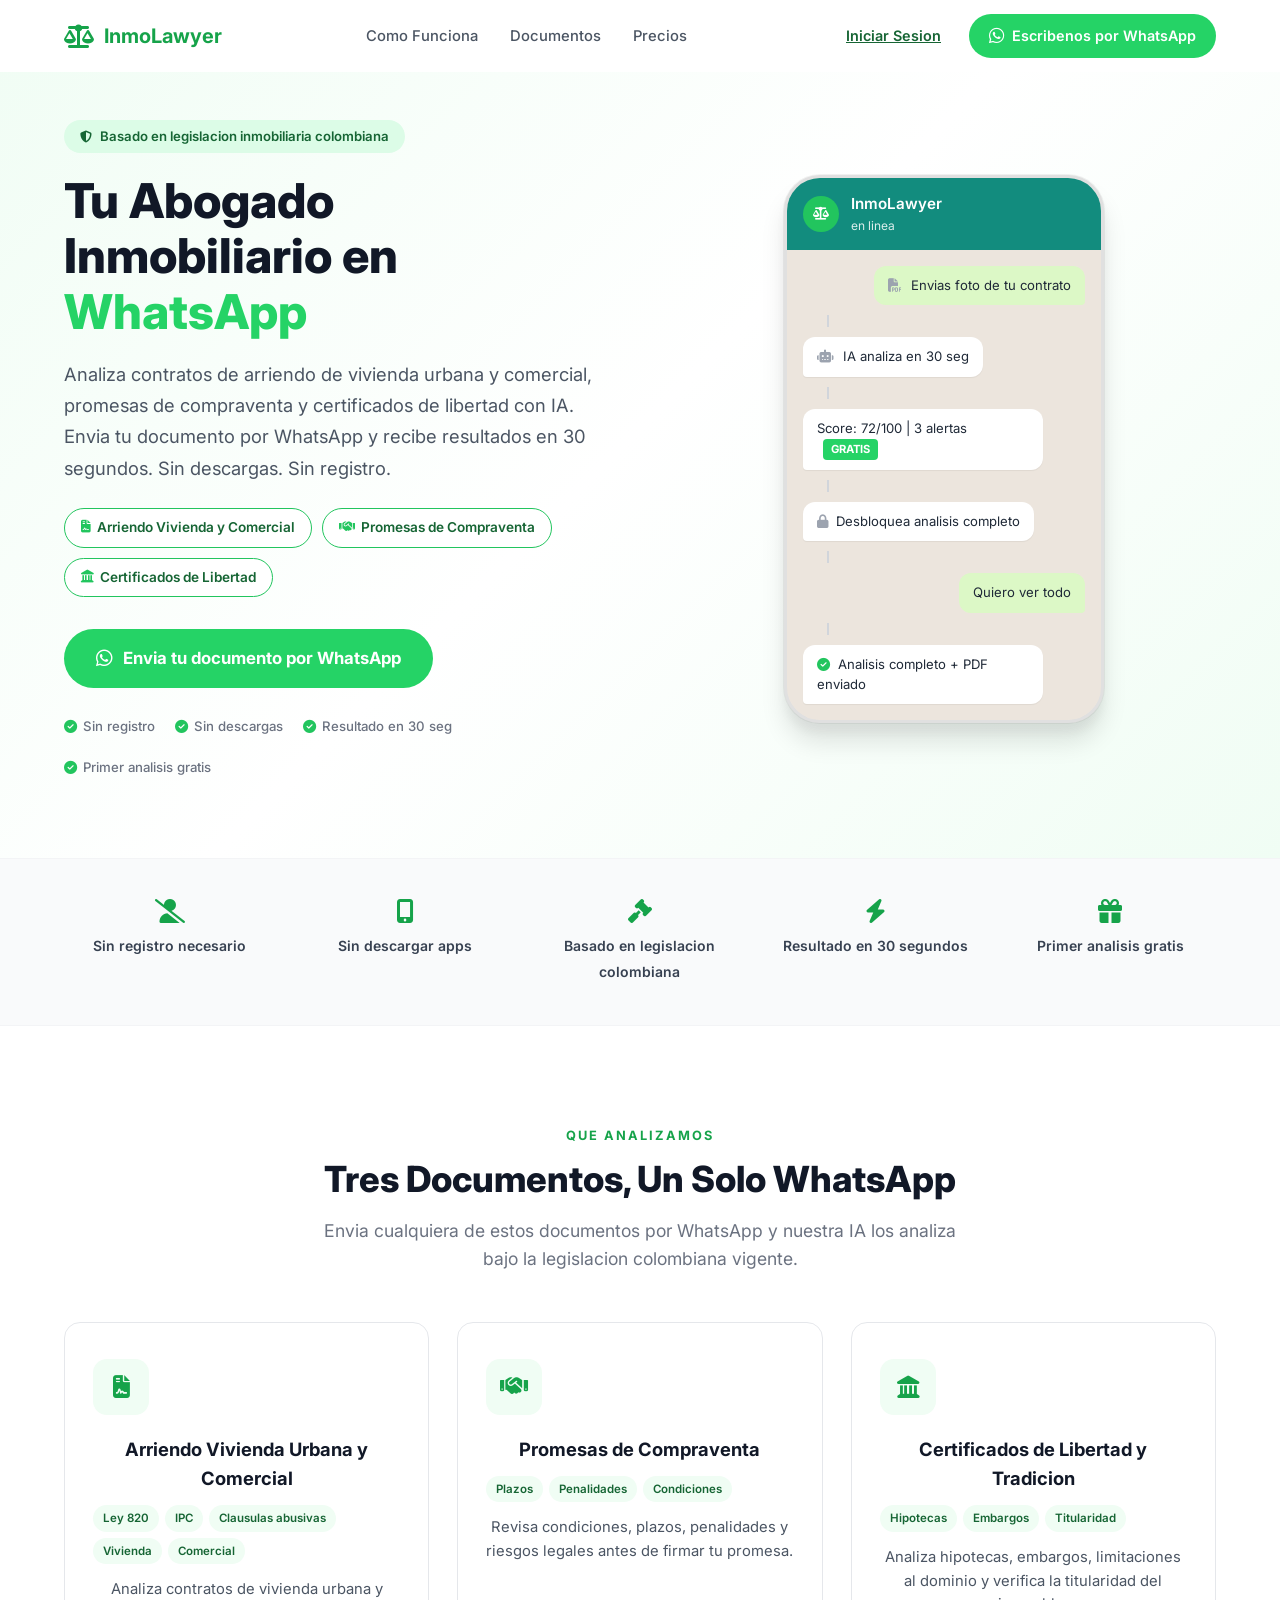
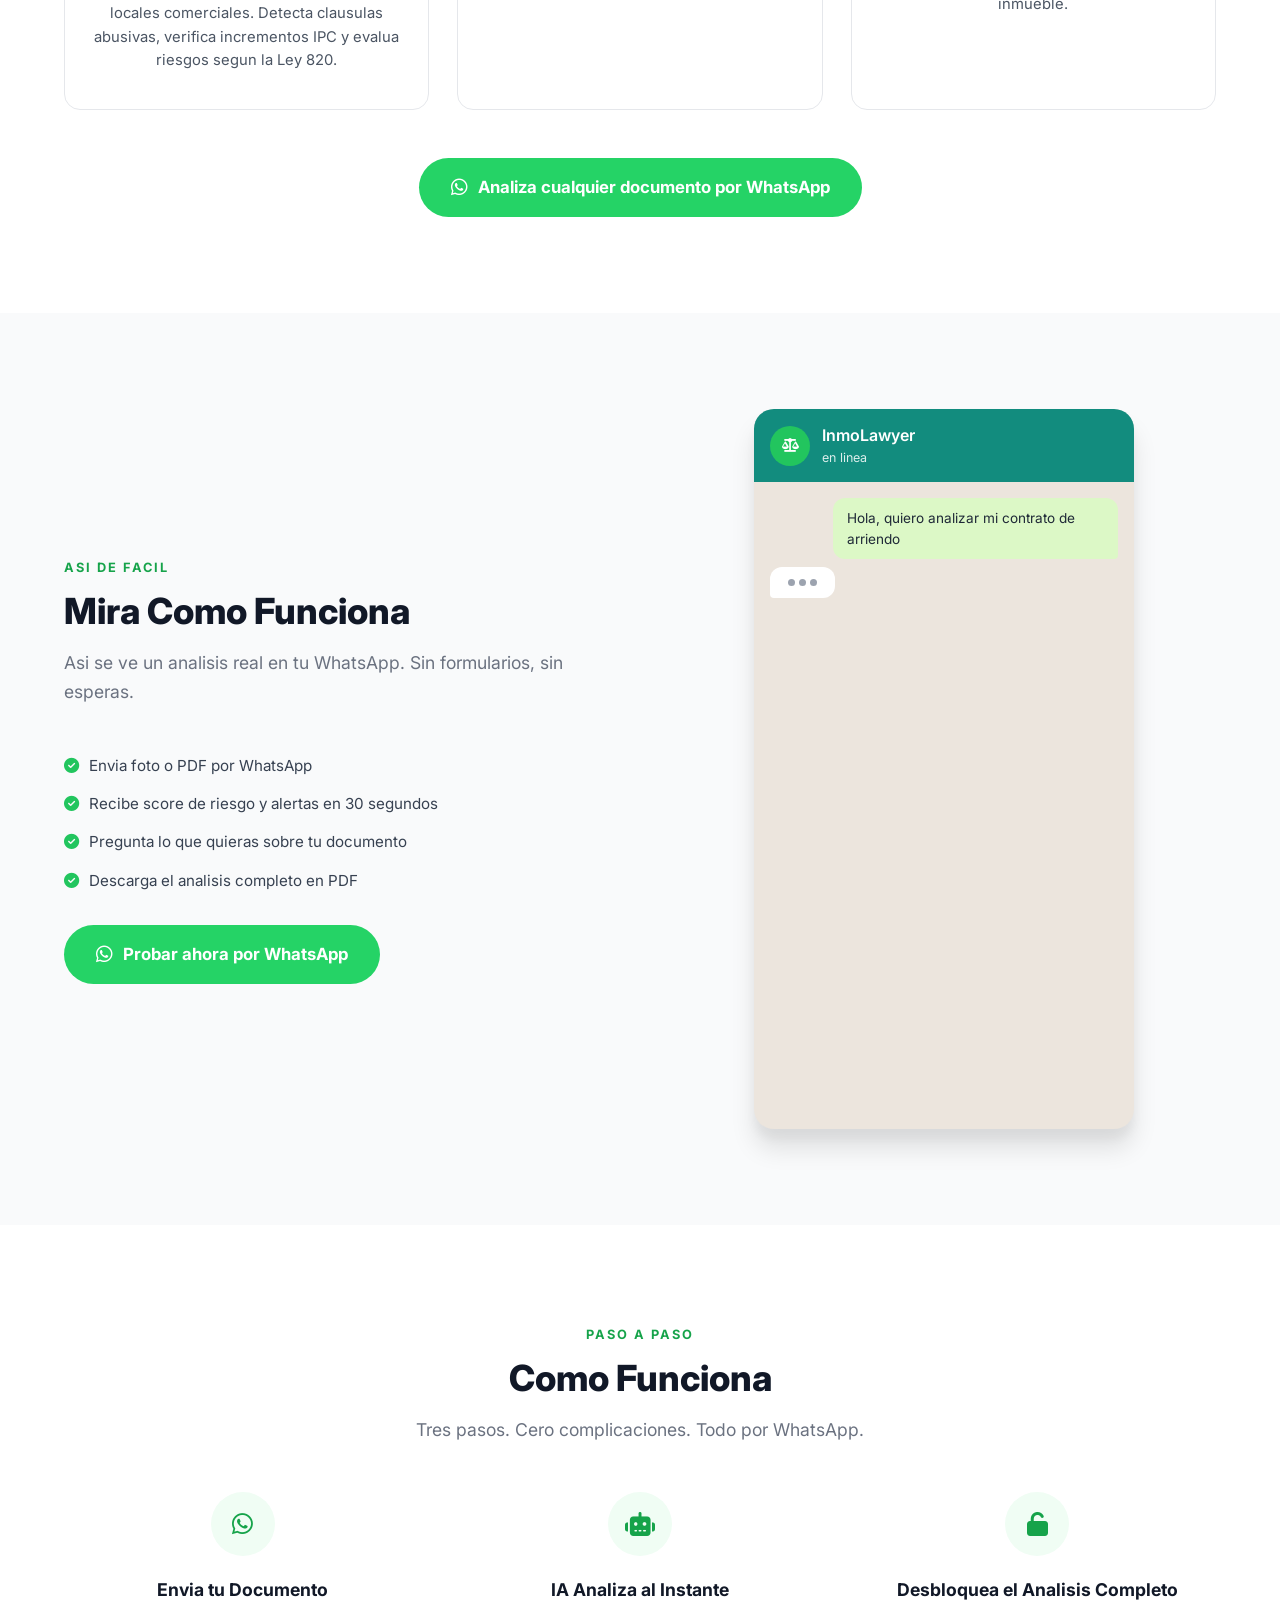
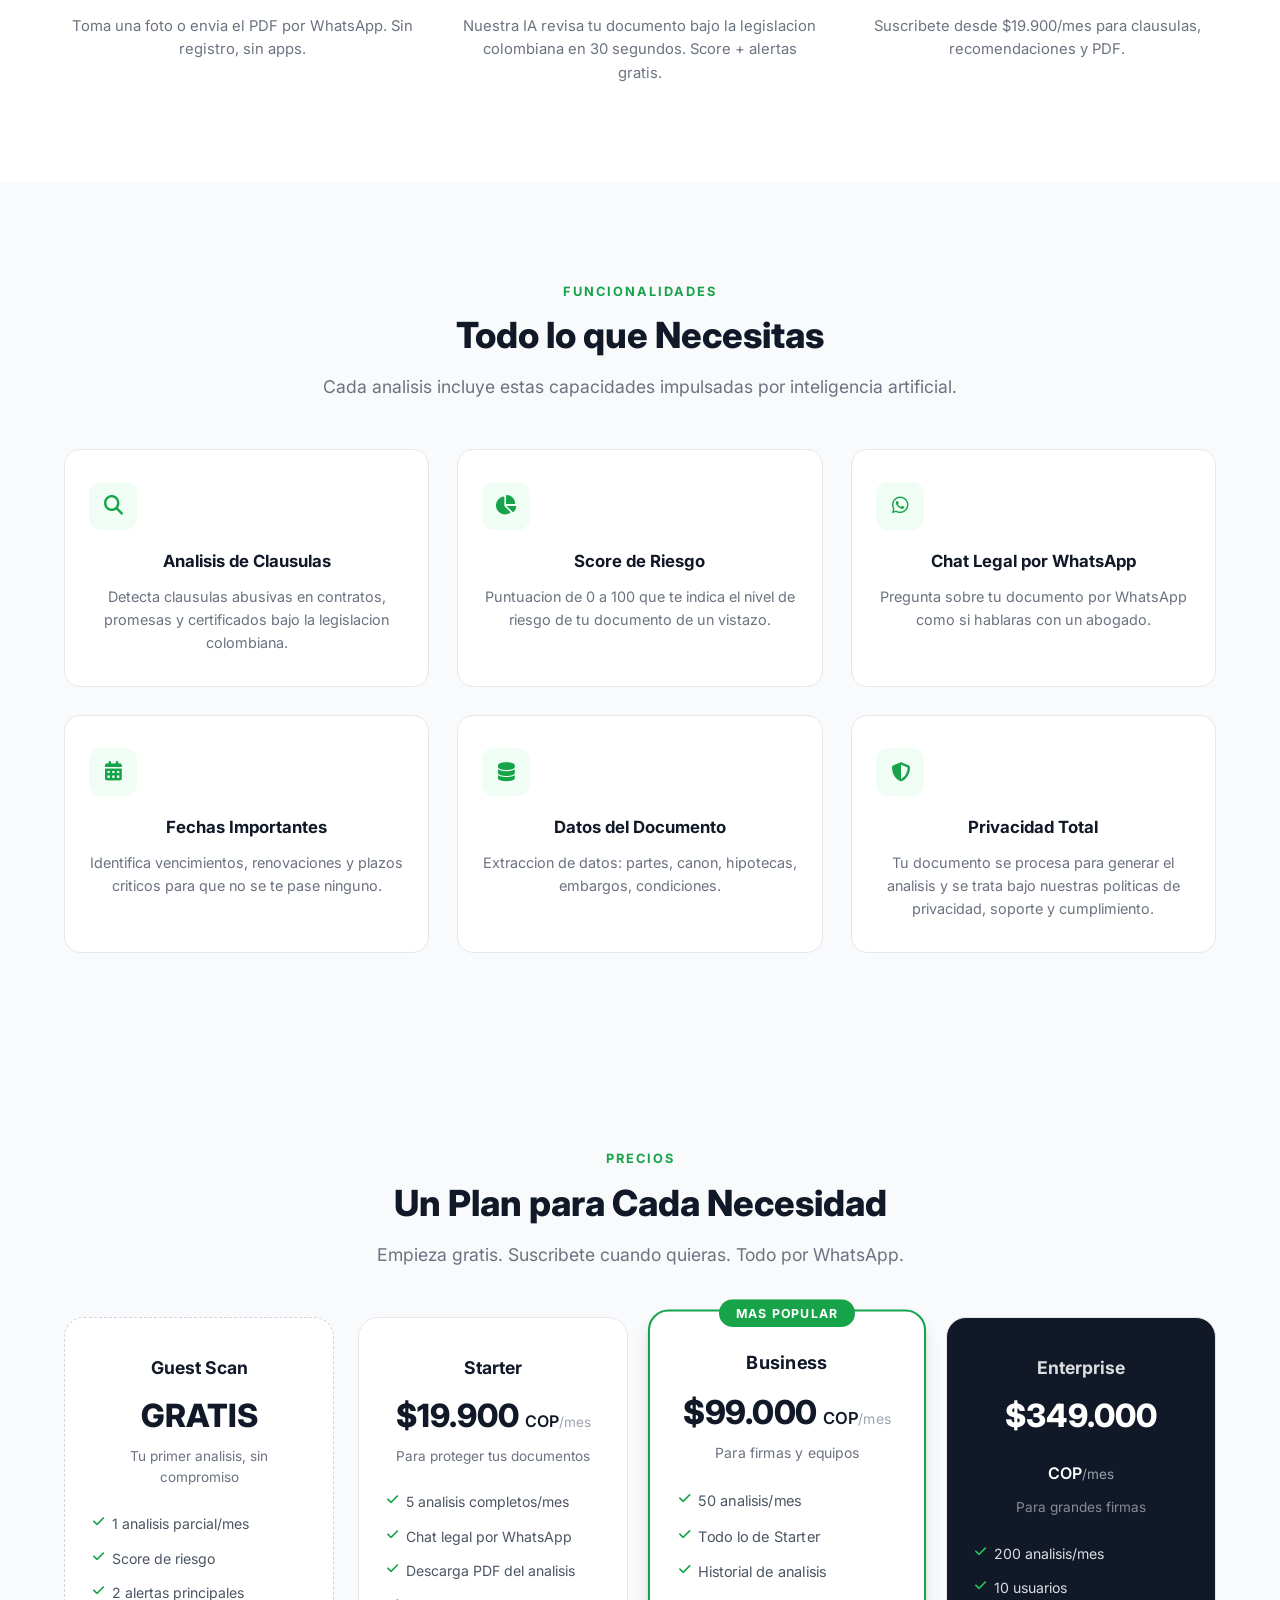
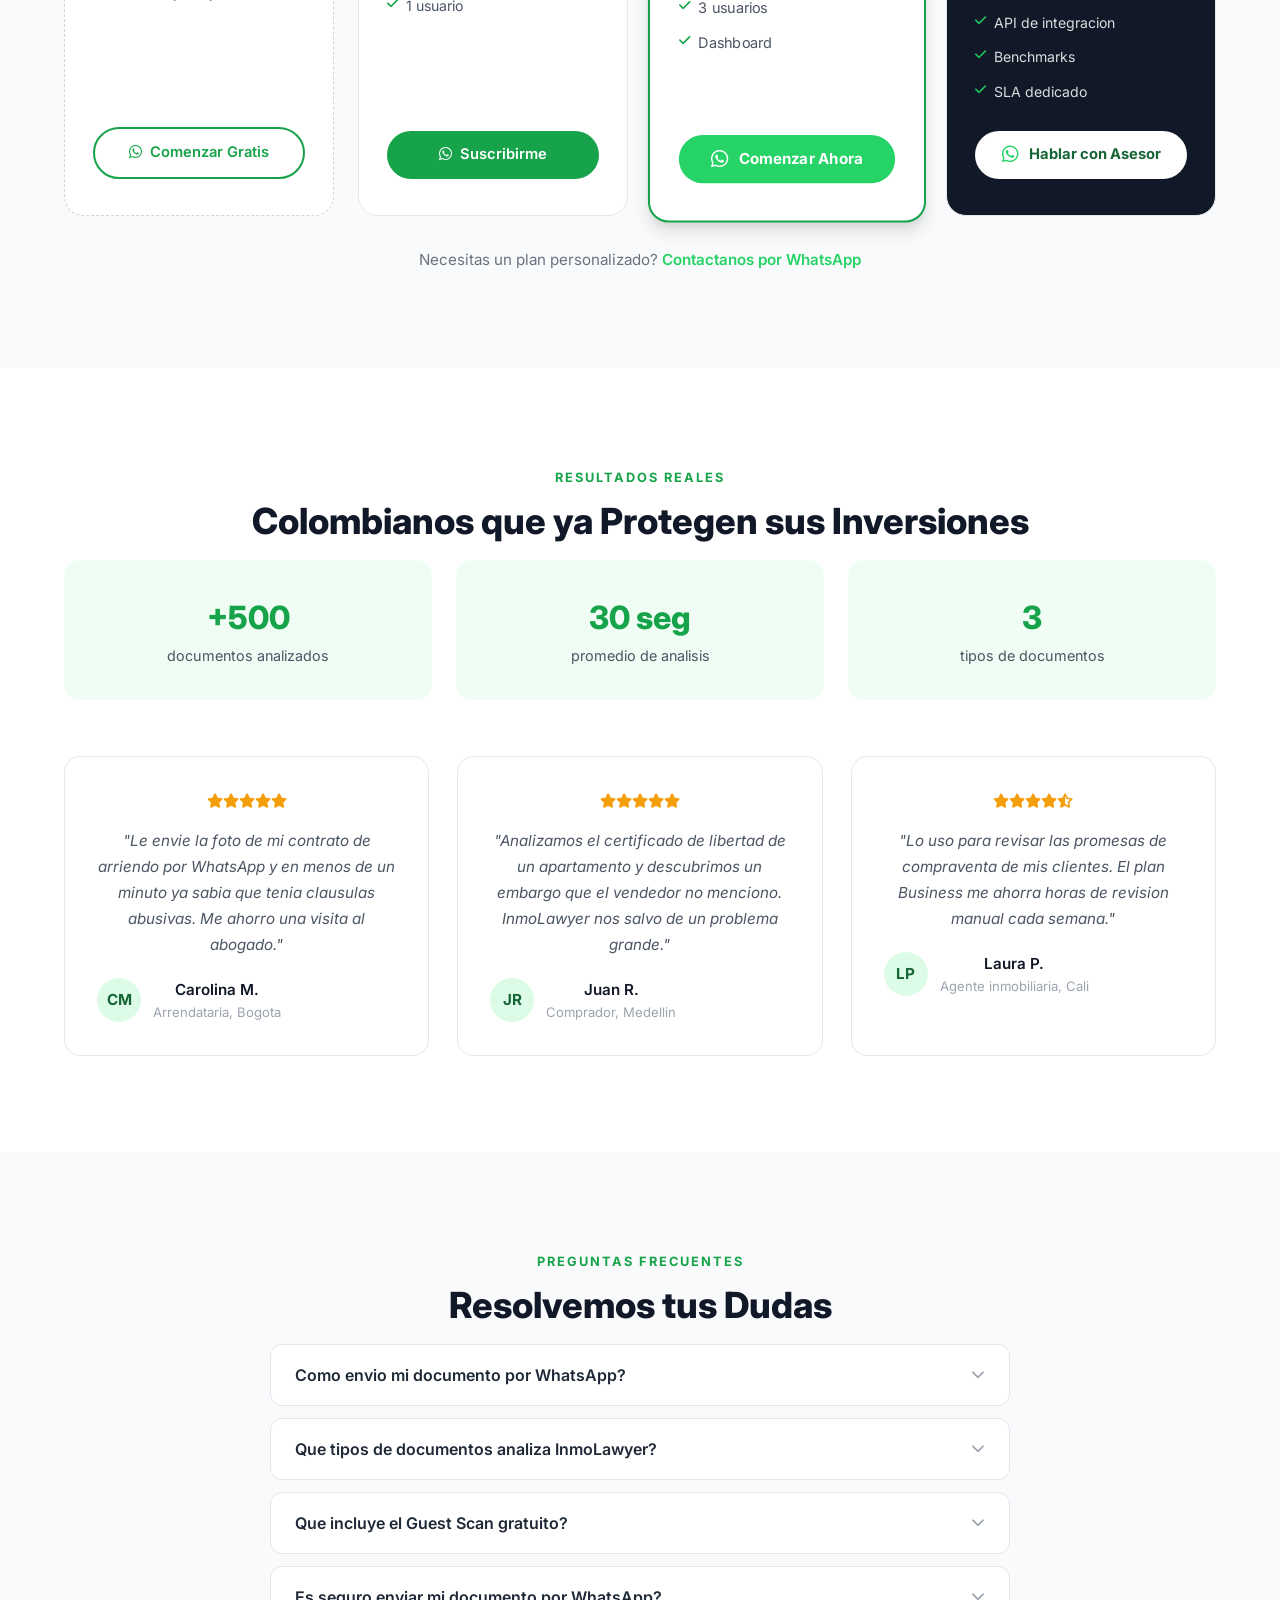
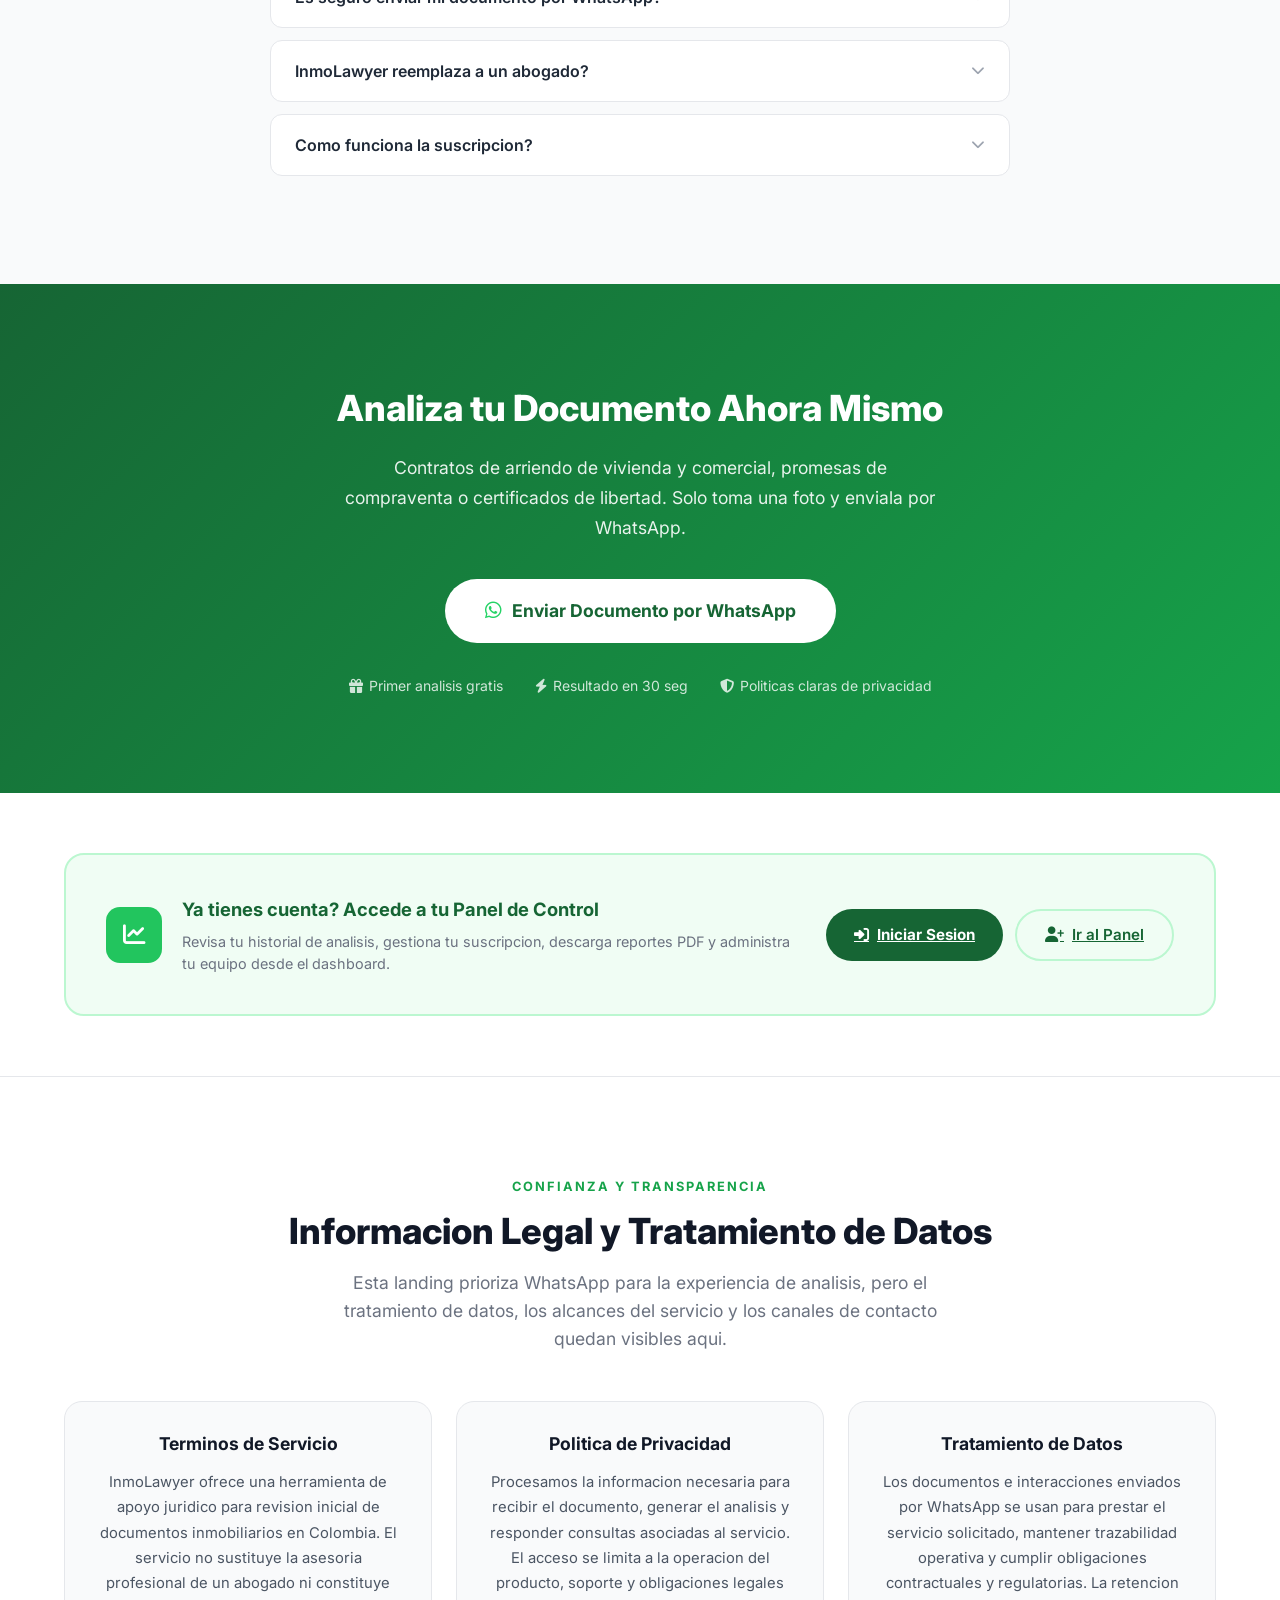
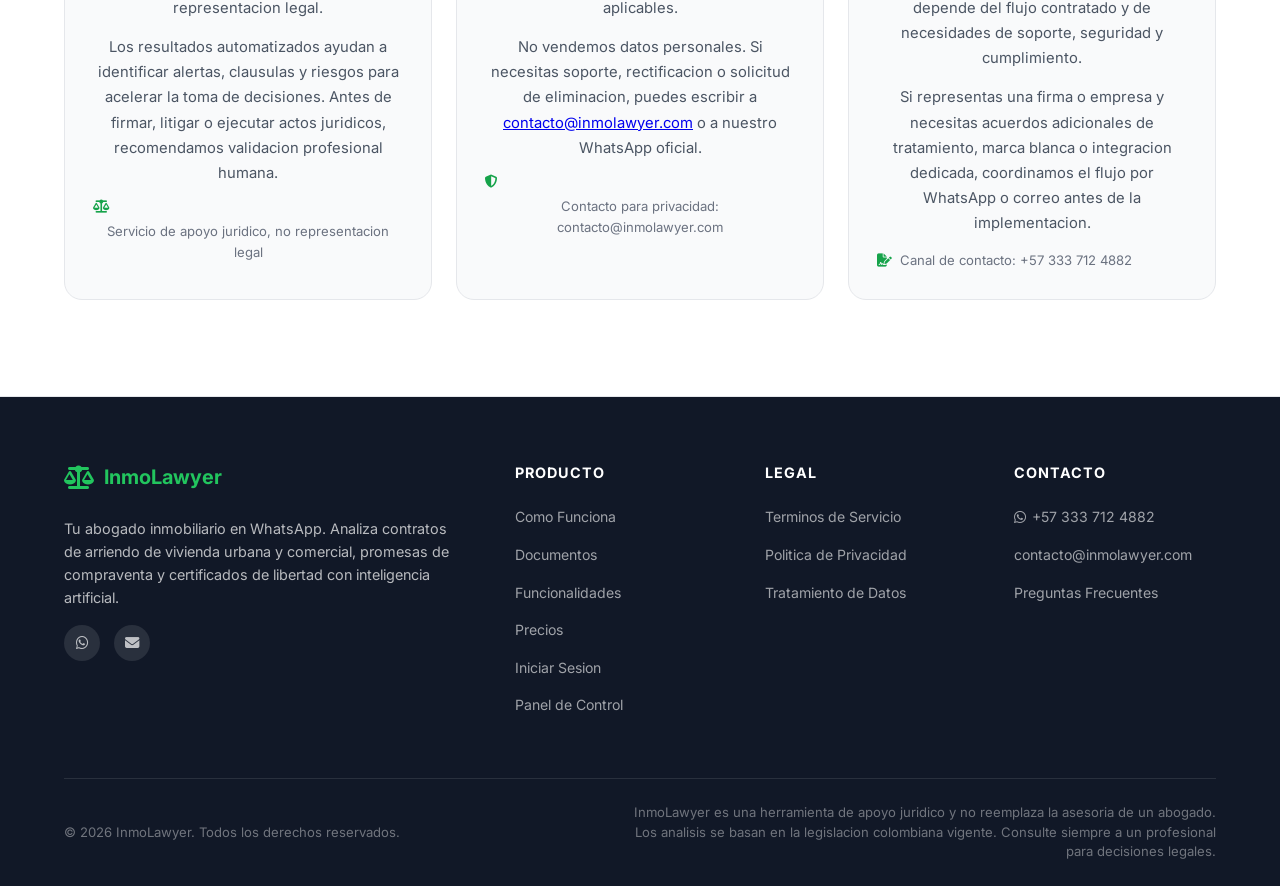
==== commit 4dce2bd9: "feat: migrate WhatsApp bot from Evolution API to Kapso (Meta Cloud API) - Replace Evolution API with" ====
--- a/index.html
+++ b/index.html
@@ -1,37 +1,39 @@
 <!DOCTYPE html>
-<html lang="es">
+<html lang="es-CO">
 <head>
     <meta charset="UTF-8">
     <meta name="viewport" content="width=device-width, initial-scale=1.0">
-    <title>Analizar Contrato de Arrendamiento con IA | InmoLawyer</title>
-    <meta name="description" content="Analiza contratos de arrendamiento con IA. Detecta cláusulas abusivas, calcula incrementos IPC y consulta con un experto virtual basado en la Ley 820 de 2003.">
+    <title>Analiza Documentos Inmobiliarios por WhatsApp con IA | InmoLawyer</title>
+    <meta name="description" content="Analiza contratos de arriendo de vivienda urbana y comercial, promesas de compraventa y certificados de libertad con IA por WhatsApp. Resultado en 30 segundos. Sin descargas. Sin registro.">
     <meta name="robots" content="index, follow">
     <meta name="author" content="InmoLawyer">
-    <meta name="keywords" content="contrato de arrendamiento colombia, analizar contrato arrendamiento, ley 820 de 2003, abogado inmobiliario, clausulas abusivas arrendamiento, incremento IPC arriendo 2024, revision contrato arriendo IA, arrendamiento bogota">
-    <link rel="canonical" href="https://inmolawyer.surge.sh/">
+    <meta name="keywords" content="analizar contrato arriendo whatsapp, promesa compraventa colombia, certificado libertad tradicion, abogado inmobiliario IA, clausulas abusivas arrendamiento, ley 820 colombia, revision documento inmobiliario, arriendo bogota">
+    <meta name="theme-color" content="#166534">
+    <link rel="canonical" href="https://inmo.tools/inmolawyer">
 
     <!-- Favicon -->
-    <link rel="icon" href="data:image/svg+xml,<svg xmlns='http://www.w3.org/2000/svg' viewBox='0 0 100 100'><text y='.9em' font-size='90'>⚖️</text></svg>">
-    <link rel="apple-touch-icon" href="https://inmolawyer.surge.sh/og-image.png">
+    <link rel="icon" href="/inmolawyer/favicon.svg" type="image/svg+xml">
+    <link rel="apple-touch-icon" href="/inmolawyer/og-image.png">
 
     <!-- Open Graph / Facebook / WhatsApp -->
     <meta property="og:type" content="website">
     <meta property="og:site_name" content="InmoLawyer">
-    <meta property="og:url" content="https://inmolawyer.surge.sh/">
-    <meta property="og:title" content="InmoLawyer — Tu Abogado Inmobiliario con IA">
-    <meta property="og:description" content="Analiza tu contrato de arrendamiento en 30 segundos. Detecta cláusulas abusivas, verifica el IPC y consulta la Ley 820 de 2003 con inteligencia artificial.">
-    <meta property="og:image" content="https://inmolawyer.surge.sh/og-image.png">
+    <meta property="og:url" content="https://inmo.tools/inmolawyer">
+    <meta property="og:title" content="InmoLawyer — Tu Abogado Inmobiliario en WhatsApp">
+    <meta property="og:description" content="Analiza contratos de arriendo, promesas de compraventa y certificados de libertad por WhatsApp con IA. Resultado en 30 segundos. Primer analisis gratis.">
+    <meta property="og:image" content="https://inmo.tools/inmolawyer/og-image.png">
+    <meta property="og:image:type" content="image/png">
     <meta property="og:image:width" content="1200">
     <meta property="og:image:height" content="630">
-    <meta property="og:image:alt" content="InmoLawyer — Análisis de contratos de arrendamiento con IA">
+    <meta property="og:image:alt" content="InmoLawyer — Analisis de documentos inmobiliarios por WhatsApp con IA">
     <meta property="og:locale" content="es_CO">
 
     <!-- Twitter Card -->
     <meta name="twitter:card" content="summary_large_image">
-    <meta name="twitter:site" content="@InmoLawyer">
-    <meta name="twitter:title" content="InmoLawyer — Analiza tu contrato de arriendo con IA">
-    <meta name="twitter:description" content="Detecta cláusulas abusivas, verifica el IPC y consulta la Ley 820 de 2003 en 30 segundos. Gratis.">
-    <meta name="twitter:image" content="https://inmolawyer.surge.sh/og-image.png">
+    <meta name="twitter:title" content="InmoLawyer — Analiza documentos inmobiliarios por WhatsApp">
+    <meta name="twitter:description" content="Contratos de arriendo, promesas de compraventa y certificados de libertad. IA + WhatsApp. 30 segundos. Gratis.">
+    <meta name="twitter:image" content="https://inmo.tools/inmolawyer/og-image.png">
+    <meta name="twitter:image:alt" content="InmoLawyer — Analisis de documentos inmobiliarios por WhatsApp con IA">
 
     <!-- JSON-LD Structured Data -->
     <script type="application/ld+json">
@@ -40,24 +42,30 @@
       "@type": "SoftwareApplication",
       "name": "InmoLawyer",
       "applicationCategory": "LegalService",
-      "operatingSystem": "Web",
-      "url": "https://inmolawyer.surge.sh",
-      "description": "Herramienta de análisis de contratos de arrendamiento con inteligencia artificial, basada en la Ley 820 de 2003 de Colombia.",
+      "operatingSystem": "Web, WhatsApp",
+      "url": "https://inmo.tools/inmolawyer",
+      "description": "Herramienta de analisis de documentos inmobiliarios con inteligencia artificial por WhatsApp. Analiza contratos de arriendo, promesas de compraventa y certificados de libertad y tradicion bajo la legislacion colombiana.",
       "inLanguage": "es-CO",
       "author": { "@type": "Organization", "name": "InmoLawyer" },
-      "offers": {
-        "@type": "Offer",
-        "price": "0",
-        "priceCurrency": "COP",
-        "description": "Primer análisis gratuito sin registro"
+      "provider": {
+        "@type": "Organization",
+        "name": "InmoLawyer",
+        "url": "https://inmo.tools/inmolawyer"
       },
+      "offers": [
+        { "@type": "Offer", "price": "0", "priceCurrency": "COP", "description": "Guest Scan - Primer analisis gratuito parcial" },
+        { "@type": "Offer", "price": "19900", "priceCurrency": "COP", "description": "Starter - 5 analisis completos/mes" },
+        { "@type": "Offer", "price": "99000", "priceCurrency": "COP", "description": "Business - 50 analisis/mes + dashboard" },
+        { "@type": "Offer", "price": "349000", "priceCurrency": "COP", "description": "Enterprise - 200 analisis/mes + API" }
+      ],
       "featureList": [
-        "Análisis de contratos con IA",
-        "Detección de cláusulas abusivas",
-        "Verificación de incremento IPC",
-        "Consulta basada en Ley 820 de 2003",
+        "Analisis de contratos de arriendo con IA",
+        "Analisis de promesas de compraventa",
+        "Analisis de certificados de libertad y tradicion",
+        "Deteccion de clausulas abusivas",
         "Score de riesgo legal",
-        "Recomendaciones personalizadas"
+        "Chat legal por WhatsApp",
+        "Resultado en 30 segundos"
       ]
     }
     </script>
@@ -66,13 +74,15 @@
       "@context": "https://schema.org",
       "@type": "Organization",
       "name": "InmoLawyer",
-      "url": "https://inmolawyer.surge.sh",
-      "logo": "https://inmolawyer.surge.sh/og-image.png",
-      "description": "Plataforma de análisis de contratos de arrendamiento con inteligencia artificial para Colombia. Basada en la Ley 820 de 2003.",
+      "url": "https://inmo.tools/inmolawyer",
+      "logo": "https://inmo.tools/inmolawyer/og-image.png",
+      "description": "Plataforma de analisis de documentos inmobiliarios con inteligencia artificial por WhatsApp para Colombia.",
       "areaServed": { "@type": "Country", "name": "Colombia" },
       "contactPoint": {
         "@type": "ContactPoint",
         "contactType": "customer service",
+        "telephone": "+573337124882",
+        "url": "https://wa.me/573337124882",
         "availableLanguage": "Spanish"
       }
     }
@@ -84,1353 +94,2109 @@
       "mainEntity": [
         {
           "@type": "Question",
-          "name": "¿Cómo funciona el análisis de contratos de arrendamiento con IA?",
-          "acceptedAnswer": {
-            "@type": "Answer",
-            "text": "Sube tu contrato en PDF. La IA de InmoLawyer lo analiza en menos de 30 segundos bajo los criterios de la Ley 820 de 2003 y te entrega un score de riesgo, alertas legales detalladas y recomendaciones accionables."
-          }
+          "name": "Como envio mi documento por WhatsApp?",
+          "acceptedAnswer": { "@type": "Answer", "text": "Solo abre WhatsApp, busca el numero de InmoLawyer (+57 333 712 4882) y envia una foto o PDF de tu contrato de arriendo, promesa de compraventa o certificado de libertad. Recibiras el analisis en menos de 30 segundos." }
         },
         {
           "@type": "Question",
-          "name": "¿InmoLawyer reemplaza a un abogado?",
-          "acceptedAnswer": {
-            "@type": "Answer",
-            "text": "No. InmoLawyer es una herramienta de apoyo jurídico que automatiza la revisión inicial de contratos basándose en la Ley 820 de 2003. Para casos complejos o litigios, siempre se recomienda consultar a un abogado especializado."
-          }
+          "name": "Que tipos de documentos analiza InmoLawyer?",
+          "acceptedAnswer": { "@type": "Answer", "text": "InmoLawyer analiza tres tipos de documentos inmobiliarios: contratos de arriendo de vivienda urbana y comercial (Ley 820), promesas de compraventa y certificados de libertad y tradicion." }
         },
         {
           "@type": "Question",
-          "name": "¿Cuánto cuesta analizar un contrato de arrendamiento?",
-          "acceptedAnswer": {
-            "@type": "Answer",
-            "text": "El primer análisis es completamente gratuito, sin necesidad de registro. Los planes de créditos para análisis adicionales comienzan desde $9.900 COP."
-          }
+          "name": "Que incluye el Guest Scan gratuito?",
+          "acceptedAnswer": { "@type": "Answer", "text": "El Guest Scan gratuito incluye un analisis parcial con score de riesgo y 2 alertas principales. Para ver el analisis completo con todas las clausulas, recomendaciones y PDF, necesitas una suscripcion desde $19.900/mes." }
         },
         {
           "@type": "Question",
-          "name": "¿Qué tipo de cláusulas detecta InmoLawyer?",
-          "acceptedAnswer": {
-            "@type": "Answer",
-            "text": "InmoLawyer detecta cláusulas abusivas, incrementos de canon superiores al IPC, depósitos ilegales, cobros de servicios públicos no autorizados, penalidades desproporcionadas y otras irregularidades definidas por la Ley 820 de 2003."
-          }
+          "name": "Es seguro enviar mi documento por WhatsApp?",
+          "acceptedAnswer": { "@type": "Answer", "text": "Si. WhatsApp utiliza encriptacion de extremo a extremo para mensajes y archivos en transito. InmoLawyer procesa tu documento para generar el analisis y lo trata segun su Politica de Privacidad y Tratamiento de Datos, con soporte disponible por correo y WhatsApp oficial." }
         },
         {
           "@type": "Question",
-          "name": "¿Es seguro subir mi contrato de arrendamiento a InmoLawyer?",
-          "acceptedAnswer": {
-            "@type": "Answer",
-            "text": "Sí. Los documentos se procesan de forma segura y no se almacenan permanentemente. Los análisis de usuarios registrados quedan disponibles en su historial privado, pero los datos no se comparten con terceros."
-          }
+          "name": "InmoLawyer reemplaza a un abogado?",
+          "acceptedAnswer": { "@type": "Answer", "text": "No. InmoLawyer es una herramienta de apoyo juridico que automatiza la revision inicial de documentos inmobiliarios basandose en la legislacion colombiana. Para casos complejos o litigios, siempre se recomienda consultar a un abogado especializado. Si tienes una firma de abogados, ofrecemos desarrollo en marca blanca con la identidad de tu firma." }
+        },
+        {
+          "@type": "Question",
+          "name": "Como funciona la suscripcion?",
+          "acceptedAnswer": { "@type": "Answer", "text": "Puedes suscribirte directamente por WhatsApp. Ofrecemos planes desde $19.900/mes (Starter) hasta $349.000/mes (Enterprise). Cada plan incluye un numero de analisis completos por mes, chat legal y otras funcionalidades." }
         }
       ]
     }
     </script>
 
+    <!-- Google Fonts -->
     <link rel="preconnect" href="https://fonts.googleapis.com">
     <link rel="preconnect" href="https://fonts.gstatic.com" crossorigin>
-    <link rel="preconnect" href="https://cdnjs.cloudflare.com">
-    <link href="https://fonts.googleapis.com/css2?family=Inter:wght@300;400;500;600;700;800&display=swap" rel="stylesheet">
-    <link rel="stylesheet" href="https://cdnjs.cloudflare.com/ajax/libs/font-awesome/6.5.0/css/all.min.css">
+    <link href="https://fonts.googleapis.com/css2?family=Inter:wght@400;500;600;700;800&amp;display=swap" rel="stylesheet">
+
+    <!-- Font Awesome -->
+    <link rel="stylesheet" href="https://cdnjs.cloudflare.com/ajax/libs/font-awesome/6.5.1/css/all.min.css">
+
     <style>
-        /* ===== CSS Variables — Light Green Palette ===== */
         :root {
+            --green-primary: #16a34a;
+            --green-dark: #166534;
+            --green-accent: #22c55e;
             --green-50: #f0fdf4;
             --green-100: #dcfce7;
             --green-200: #bbf7d0;
-            --green-300: #86efac;
-            --green-400: #4ade80;
-            --green-500: #22c55e;
-            --green-600: #16a34a;
-            --green-700: #15803d;
-            --green-800: #166534;
-            --green-900: #14532d;
-            --green-950: #052e16;
-
-            --sage-50: #f6f7f4;
-            --sage-100: #eaede4;
-            --sage-200: #d5dbc9;
-
-            --text-dark: #1a2e1a;
-            --text-body: #374937;
-            --text-muted: #6b7f6b;
-            --text-light: #94a894;
-
+            --wa-green: #25D366;
+            --wa-dark: #128C7E;
+            --wa-light: #DCF8C6;
+            --wa-bg: #ECE5DD;
+            --gray-50: #f9fafb;
+            --gray-100: #f3f4f6;
+            --gray-200: #e5e7eb;
+            --gray-300: #d1d5db;
+            --gray-400: #9ca3af;
+            --gray-500: #6b7280;
+            --gray-600: #4b5563;
+            --gray-700: #374151;
+            --gray-800: #1f2937;
+            --gray-900: #111827;
+            --shadow-sm: 0 1px 2px rgba(0,0,0,0.05);
+            --shadow: 0 1px 3px rgba(0,0,0,0.1), 0 1px 2px rgba(0,0,0,0.06);
+            --shadow-md: 0 4px 6px rgba(0,0,0,0.07), 0 2px 4px rgba(0,0,0,0.06);
+            --shadow-lg: 0 10px 15px rgba(0,0,0,0.1), 0 4px 6px rgba(0,0,0,0.05);
+            --shadow-xl: 0 20px 25px rgba(0,0,0,0.1), 0 10px 10px rgba(0,0,0,0.04);
             --white: #ffffff;
-            --bg-soft: #f8fdf6;
-            --border-light: #e2eed8;
-            --border-subtle: #edf5e8;
-
-            --shadow-sm: 0 1px 3px rgba(20,83,45,0.06);
-            --shadow-md: 0 4px 16px rgba(20,83,45,0.08);
-            --shadow-lg: 0 12px 40px rgba(20,83,45,0.10);
-            --shadow-xl: 0 20px 60px rgba(20,83,45,0.12);
-
-            --radius-sm: 8px;
-            --radius-md: 12px;
-            --radius-lg: 16px;
-            --radius-xl: 24px;
-            --radius-full: 9999px;
-        }
-
-        /* ===== Reset ===== */
-        *, *::before, *::after { margin: 0; padding: 0; box-sizing: border-box; }
+        }
+
+        * { margin: 0; padding: 0; box-sizing: border-box; }
+
         html { scroll-behavior: smooth; }
+
         body {
             font-family: 'Inter', -apple-system, BlinkMacSystemFont, sans-serif;
-            color: var(--text-body);
-            background: var(--white);
+            color: var(--gray-800);
             line-height: 1.6;
+            background: #fff;
             -webkit-font-smoothing: antialiased;
         }
-        a { text-decoration: none; color: inherit; }
-        img { max-width: 100%; display: block; }
-
-        /* ===== Container ===== */
-        .container { max-width: 1200px; margin: 0 auto; padding: 0 24px; }
-
-        /* ===== NAVBAR ===== */
+        a:focus-visible,
+        button:focus-visible {
+            outline: 3px solid rgba(37, 211, 102, 0.35);
+            outline-offset: 3px;
+        }
+        .skip-link {
+            position: absolute;
+            left: 16px;
+            top: -48px;
+            z-index: 1100;
+            background: var(--green-dark);
+            color: #fff;
+            padding: 10px 14px;
+            border-radius: 12px;
+            text-decoration: none;
+            font-weight: 600;
+            transition: top 0.2s ease;
+        }
+        .skip-link:focus { top: 16px; }
+        .sr-only {
+            position: absolute;
+            width: 1px;
+            height: 1px;
+            padding: 0;
+            margin: -1px;
+            overflow: hidden;
+            clip: rect(0, 0, 0, 0);
+            white-space: nowrap;
+            border: 0;
+        }
+
+        .container {
+            max-width: 1200px;
+            margin: 0 auto;
+            padding: 0 24px;
+        }
+
+        /* ── NAVBAR ── */
         .navbar {
-            position: fixed; top: 0; left: 0; right: 0; z-index: 100;
-            background: rgba(255,255,255,0.92);
-            backdrop-filter: blur(16px);
-            border-bottom: 1px solid var(--border-subtle);
+            position: fixed;
+            top: 0;
+            left: 0;
+            right: 0;
+            z-index: 1000;
+            background: rgba(255,255,255,0.97);
+            backdrop-filter: blur(12px);
+            -webkit-backdrop-filter: blur(12px);
             transition: box-shadow 0.3s;
         }
         .navbar.scrolled { box-shadow: var(--shadow-md); }
         .navbar .container {
-            display: flex; align-items: center; justify-content: space-between;
+            display: flex;
+            align-items: center;
+            justify-content: space-between;
             height: 72px;
         }
         .nav-logo {
-            display: flex; align-items: center; gap: 10px;
-            font-size: 1.3rem; font-weight: 700; color: var(--green-800);
-        }
-        .nav-logo i { font-size: 1.4rem; color: var(--green-500); }
-        .nav-links { display: flex; align-items: center; gap: 32px; }
+            display: flex;
+            align-items: center;
+            gap: 10px;
+            text-decoration: none;
+            font-weight: 700;
+            font-size: 1.25rem;
+            color: var(--green-primary);
+        }
+        .nav-logo i { font-size: 1.5rem; }
+        .nav-links {
+            display: flex;
+            align-items: center;
+            gap: 32px;
+            list-style: none;
+        }
         .nav-links a {
-            font-size: 0.9rem; font-weight: 500; color: var(--text-muted);
+            text-decoration: none;
+            color: var(--gray-600);
+            font-size: 0.925rem;
+            font-weight: 500;
             transition: color 0.2s;
         }
-        .nav-links a:hover { color: var(--green-700); }
-        .nav-actions { display: flex; align-items: center; gap: 12px; }
-        .btn-ghost {
-            padding: 9px 20px; border-radius: var(--radius-full);
-            font-size: 0.9rem; font-weight: 600; color: var(--green-700);
-            background: transparent; border: none; cursor: pointer; transition: all 0.2s;
-        }
-        .btn-ghost:hover { background: var(--green-50); }
-        .btn-primary {
-            padding: 9px 24px; border-radius: var(--radius-full);
-            font-size: 0.9rem; font-weight: 600; color: var(--white);
-            background: var(--green-700); border: none; cursor: pointer;
+        .nav-links a:hover { color: var(--green-primary); }
+        .nav-actions {
+            display: flex;
+            align-items: center;
+            gap: 12px;
+        }
+        .nav-login {
+            font-size: 0.9rem;
+            font-weight: 600;
+            color: var(--green-dark);
+            padding: 8px 16px;
+            border-radius: 9999px;
+            transition: all 0.2s;
+        }
+        .nav-login:hover { background: var(--green-50); }
+        .nav-login-mobile,
+        .nav-panel-mobile { display: none; }
+        .nav-wa-btn {
+            display: inline-flex;
+            align-items: center;
+            gap: 8px;
+            background: var(--wa-green);
+            color: #fff;
+            padding: 10px 20px;
+            border-radius: 50px;
+            text-decoration: none;
+            font-weight: 600;
+            font-size: 0.9rem;
+            transition: background 0.2s, transform 0.2s;
+            white-space: nowrap;
+        }
+        .nav-wa-btn:hover { background: #20bd5a; transform: translateY(-1px); }
+        .nav-wa-btn i { font-size: 1.1rem; }
+
+        .hamburger {
+            display: none;
+            background: none;
+            border: none;
+            font-size: 1.5rem;
+            color: var(--gray-700);
+            cursor: pointer;
+        }
+
+        /* ── BUTTONS ── */
+        .btn-wa {
+            display: inline-flex;
+            align-items: center;
+            gap: 10px;
+            background: var(--wa-green);
+            color: #fff;
+            padding: 16px 32px;
+            border-radius: 50px;
+            text-decoration: none;
+            font-weight: 700;
+            font-size: 1.05rem;
+            transition: background 0.2s, transform 0.2s, box-shadow 0.2s;
+            border: none;
+            cursor: pointer;
+        }
+        .btn-wa:hover {
+            background: #20bd5a;
+            transform: translateY(-2px);
+            box-shadow: 0 8px 24px rgba(37,211,102,0.35);
+        }
+        .btn-wa i { font-size: 1.2rem; }
+
+        .btn-green {
+            display: inline-flex;
+            align-items: center;
+            gap: 8px;
+            background: var(--green-primary);
+            color: #fff;
+            padding: 14px 28px;
+            border-radius: 50px;
+            text-decoration: none;
+            font-weight: 600;
+            font-size: 1rem;
+            transition: background 0.2s, transform 0.2s;
+            border: none;
+            cursor: pointer;
+        }
+        .btn-green:hover { background: var(--green-dark); transform: translateY(-1px); }
+
+        .btn-outline {
+            display: inline-flex;
+            align-items: center;
+            gap: 8px;
+            background: #fff;
+            color: var(--green-primary);
+            padding: 14px 28px;
+            border-radius: 50px;
+            text-decoration: none;
+            font-weight: 600;
+            font-size: 1rem;
+            border: 2px solid var(--green-primary);
+            transition: all 0.2s;
+            cursor: pointer;
+        }
+        .btn-outline:hover { background: var(--green-50); }
+
+        /* ── SECTION SHARED ── */
+        .section { padding: 96px 0; }
+        .section-label {
+            display: inline-block;
+            font-size: 0.8rem;
+            font-weight: 700;
+            letter-spacing: 2px;
+            text-transform: uppercase;
+            color: var(--green-primary);
+            margin-bottom: 12px;
+        }
+        .section-title {
+            font-size: 2.25rem;
+            font-weight: 800;
+            color: var(--gray-900);
+            margin-bottom: 16px;
+            line-height: 1.2;
+        }
+        .section-subtitle {
+            font-size: 1.1rem;
+            color: var(--gray-500);
+            max-width: 640px;
+            margin-bottom: 48px;
+        }
+        .section-center { text-align: center; }
+        .section-center .section-subtitle { margin-left: auto; margin-right: auto; }
+
+        /* ── HERO ── */
+        .hero {
+            padding-top: 120px;
+            padding-bottom: 80px;
+            background: linear-gradient(135deg, var(--green-50) 0%, #fff 50%, #f0fdf4 100%);
+            overflow: hidden;
+        }
+        .hero .container {
+            display: grid;
+            grid-template-columns: 1fr 1fr;
+            gap: 64px;
+            align-items: center;
+        }
+        .hero-badge {
+            display: inline-flex;
+            align-items: center;
+            gap: 8px;
+            background: var(--green-100);
+            color: var(--green-dark);
+            padding: 6px 16px;
+            border-radius: 50px;
+            font-size: 0.825rem;
+            font-weight: 600;
+            margin-bottom: 20px;
+        }
+        .hero-badge i { font-size: 0.75rem; }
+        .hero h1 {
+            font-size: 3rem;
+            font-weight: 800;
+            color: var(--gray-900);
+            line-height: 1.15;
+            margin-bottom: 20px;
+        }
+        .hero h1 span { color: var(--wa-green); }
+        .hero-subtitle {
+            font-size: 1.15rem;
+            color: var(--gray-600);
+            line-height: 1.7;
+            margin-bottom: 24px;
+        }
+        .hero-pills {
+            display: flex;
+            flex-wrap: wrap;
+            gap: 10px;
+            margin-bottom: 32px;
+        }
+        .hero-pill {
+            display: inline-flex;
+            align-items: center;
+            gap: 6px;
+            background: #fff;
+            border: 1px solid var(--green-accent);
+            color: var(--green-dark);
+            padding: 8px 16px;
+            border-radius: 50px;
+            font-size: 0.85rem;
+            font-weight: 600;
+        }
+        .hero-pill i { color: var(--green-accent); font-size: 0.8rem; }
+        .hero-trust {
+            display: flex;
+            flex-wrap: wrap;
+            gap: 20px;
+            margin-top: 28px;
+        }
+        .hero-trust-item {
+            display: flex;
+            align-items: center;
+            gap: 6px;
+            font-size: 0.825rem;
+            color: var(--gray-500);
+            font-weight: 500;
+        }
+        .hero-trust-item i { color: var(--green-accent); }
+
+        /* ── PHONE FRAME (BPM) ── */
+        .phone-frame {
+            max-width: 320px;
+            margin: 0 auto;
+            border-radius: 36px;
+            border: 3px solid #e0e0e0;
+            background: var(--wa-bg);
+            overflow: hidden;
+            box-shadow: var(--shadow-xl), 0 0 0 1px rgba(0,0,0,0.05);
+        }
+        .phone-header {
+            background: var(--wa-dark);
+            color: #fff;
+            padding: 14px 16px;
+            display: flex;
+            align-items: center;
+            gap: 12px;
+        }
+        .phone-avatar {
+            width: 36px;
+            height: 36px;
+            border-radius: 50%;
+            background: var(--green-accent);
+            display: flex;
+            align-items: center;
+            justify-content: center;
+            font-size: 0.9rem;
+            font-weight: 700;
+        }
+        .phone-header-text { flex: 1; }
+        .phone-header-name { font-weight: 600; font-size: 0.95rem; }
+        .phone-header-status { font-size: 0.75rem; opacity: 0.85; }
+        .phone-body { padding: 16px; min-height: 380px; display: flex; flex-direction: column; gap: 10px; }
+
+        .bpm-bubble {
+            max-width: 85%;
+            padding: 10px 14px;
+            border-radius: 12px;
+            font-size: 0.82rem;
+            line-height: 1.5;
+            opacity: 0;
+            transform: translateY(16px);
+            transition: opacity 0.5s ease, transform 0.5s ease;
+            position: relative;
+        }
+        .bpm-active .bpm-bubble { opacity: 1; transform: translateY(0); }
+        .bpm-bubble.user-bubble {
+            background: var(--wa-light);
+            align-self: flex-end;
+            border-bottom-right-radius: 4px;
+        }
+        .bpm-bubble.bot-bubble {
+            background: #fff;
+            align-self: flex-start;
+            border-bottom-left-radius: 4px;
+            box-shadow: 0 1px 1px rgba(0,0,0,0.06);
+        }
+        .bpm-bubble .bubble-icon { margin-right: 6px; color: var(--gray-400); }
+        .bpm-bubble .badge-free {
+            display: inline-block;
+            background: var(--wa-green);
+            color: #fff;
+            padding: 2px 8px;
+            border-radius: 4px;
+            font-size: 0.7rem;
+            font-weight: 700;
+            margin-left: 6px;
+        }
+        .bpm-bubble .badge-lock {
+            color: var(--gray-400);
+            margin-right: 4px;
+        }
+        .bpm-connector {
+            width: 2px;
+            height: 12px;
+            border-left: 2px dashed var(--gray-300);
+            margin-left: 24px;
+            opacity: 0;
+            transition: opacity 0.5s ease;
+        }
+        .bpm-active .bpm-connector { opacity: 1; }
+
+        /* Staggered delays for BPM bubbles */
+        .bpm-active .bpm-bubble:nth-child(1) { transition-delay: 0.2s; }
+        .bpm-active .bpm-connector:nth-child(2) { transition-delay: 0.5s; }
+        .bpm-active .bpm-bubble:nth-child(3) { transition-delay: 0.8s; }
+        .bpm-active .bpm-connector:nth-child(4) { transition-delay: 1.1s; }
+        .bpm-active .bpm-bubble:nth-child(5) { transition-delay: 1.4s; }
+        .bpm-active .bpm-connector:nth-child(6) { transition-delay: 1.7s; }
+        .bpm-active .bpm-bubble:nth-child(7) { transition-delay: 2.0s; }
+        .bpm-active .bpm-connector:nth-child(8) { transition-delay: 2.3s; }
+        .bpm-active .bpm-bubble:nth-child(9) { transition-delay: 2.6s; }
+        .bpm-active .bpm-connector:nth-child(10) { transition-delay: 2.9s; }
+        .bpm-active .bpm-bubble:nth-child(11) { transition-delay: 3.2s; }
+
+        /* ── TRUST BAR ── */
+        .trust-bar {
+            background: var(--gray-50);
+            border-top: 1px solid var(--gray-100);
+            border-bottom: 1px solid var(--gray-100);
+            padding: 40px 0;
+        }
+        .trust-items {
+            display: grid;
+            grid-template-columns: repeat(5, 1fr);
+            gap: 24px;
+            text-align: center;
+        }
+        .trust-item i {
+            font-size: 1.5rem;
+            color: var(--green-primary);
+            margin-bottom: 10px;
+            display: block;
+        }
+        .trust-item span {
+            font-size: 0.875rem;
+            font-weight: 600;
+            color: var(--gray-700);
+        }
+
+        /* ── DOC TYPES ── */
+        .doc-grid {
+            display: grid;
+            grid-template-columns: repeat(3, 1fr);
+            gap: 28px;
+            margin-bottom: 48px;
+        }
+        .doc-card {
+            background: #fff;
+            border: 1px solid var(--gray-200);
+            border-radius: 16px;
+            padding: 36px 28px;
+            transition: transform 0.2s, box-shadow 0.2s;
+        }
+        .doc-card:hover { transform: translateY(-4px); box-shadow: var(--shadow-lg); }
+        .doc-card-icon {
+            width: 56px;
+            height: 56px;
+            border-radius: 14px;
+            background: var(--green-50);
+            display: flex;
+            align-items: center;
+            justify-content: center;
+            font-size: 1.4rem;
+            color: var(--green-primary);
+            margin-bottom: 20px;
+        }
+        .doc-card h3 { font-size: 1.15rem; font-weight: 700; color: var(--gray-900); margin-bottom: 12px; }
+        .doc-card-tags {
+            display: flex;
+            flex-wrap: wrap;
+            gap: 6px;
+            margin-bottom: 14px;
+        }
+        .doc-card-tag {
+            font-size: 0.72rem;
+            font-weight: 600;
+            padding: 4px 10px;
+            border-radius: 50px;
+            background: var(--green-50);
+            color: var(--green-dark);
+        }
+        .doc-card p { font-size: 0.925rem; color: var(--gray-600); line-height: 1.6; }
+
+        /* ── WHATSAPP DEMO ── */
+        .demo-section .container {
+            display: grid;
+            grid-template-columns: 1fr 1fr;
+            gap: 64px;
+            align-items: center;
+        }
+        .demo-checks { list-style: none; margin: 24px 0 32px; display: flex; flex-direction: column; gap: 14px; }
+        .demo-checks li {
+            display: flex;
+            align-items: flex-start;
+            gap: 10px;
+            font-size: 0.95rem;
+            color: var(--gray-700);
+        }
+        .demo-checks li i { color: var(--green-accent); margin-top: 4px; flex-shrink: 0; }
+
+        /* ── CHAT MOCKUP ── */
+        .chat-mockup {
+            max-width: 380px;
+            margin: 0 auto;
+            border-radius: 20px;
+            overflow: hidden;
+            box-shadow: var(--shadow-xl);
+            background: var(--wa-bg);
+        }
+        .chat-header {
+            background: var(--wa-dark);
+            color: #fff;
+            padding: 14px 16px;
+            display: flex;
+            align-items: center;
+            gap: 12px;
+        }
+        .chat-avatar {
+            width: 40px;
+            height: 40px;
+            border-radius: 50%;
+            background: var(--green-accent);
+            display: flex;
+            align-items: center;
+            justify-content: center;
+            font-size: 1rem;
+            font-weight: 700;
+            color: #fff;
+        }
+        .chat-header-info { flex: 1; }
+        .chat-header-name { font-weight: 600; font-size: 1rem; }
+        .chat-header-online { font-size: 0.78rem; opacity: 0.85; }
+        .chat-body { padding: 16px; min-height: 420px; display: flex; flex-direction: column; gap: 8px; }
+
+        .chat-msg {
+            max-width: 82%;
+            padding: 10px 14px;
+            border-radius: 12px;
+            font-size: 0.85rem;
+            line-height: 1.5;
+            opacity: 0;
+            transform: translateY(12px);
+            transition: opacity 0.4s ease, transform 0.4s ease;
+        }
+        .chat-msg.visible { opacity: 1; transform: translateY(0); }
+        .chat-msg.user {
+            background: var(--wa-light);
+            align-self: flex-end;
+            border-bottom-right-radius: 4px;
+        }
+        .chat-msg.bot {
+            background: #fff;
+            align-self: flex-start;
+            border-bottom-left-radius: 4px;
+            box-shadow: 0 1px 1px rgba(0,0,0,0.06);
+        }
+        .chat-msg .pdf-attach {
+            display: flex;
+            align-items: center;
+            gap: 8px;
+            background: rgba(0,0,0,0.04);
+            padding: 8px 12px;
+            border-radius: 8px;
+            margin-top: 6px;
+        }
+        .chat-msg .pdf-attach i { color: #e74c3c; font-size: 1.1rem; }
+        .chat-msg .pdf-attach span { font-size: 0.78rem; font-weight: 500; color: var(--gray-600); }
+
+        .chat-typing {
+            align-self: flex-start;
+            background: #fff;
+            padding: 12px 18px;
+            border-radius: 12px;
+            border-bottom-left-radius: 4px;
+            display: flex;
+            gap: 4px;
+            opacity: 0;
+            transform: translateY(12px);
+            transition: opacity 0.4s ease, transform 0.4s ease;
+        }
+        .chat-typing.visible { opacity: 1; transform: translateY(0); }
+        .chat-typing span {
+            width: 7px;
+            height: 7px;
+            border-radius: 50%;
+            background: var(--gray-400);
+            animation: typingBounce 1.4s infinite ease-in-out;
+        }
+        .chat-typing span:nth-child(2) { animation-delay: 0.2s; }
+        .chat-typing span:nth-child(3) { animation-delay: 0.4s; }
+
+        @keyframes typingBounce {
+            0%, 80%, 100% { transform: translateY(0); }
+            40% { transform: translateY(-6px); }
+        }
+
+        .chat-score-card {
+            background: var(--green-50);
+            border: 1px solid var(--green-100);
+            border-radius: 10px;
+            padding: 14px;
+            margin-top: 8px;
+        }
+        .score-ring {
+            width: 56px;
+            height: 56px;
+            border-radius: 50%;
+            border: 4px solid var(--green-accent);
+            display: flex;
+            align-items: center;
+            justify-content: center;
+            font-weight: 800;
+            font-size: 1.1rem;
+            color: var(--green-dark);
+            margin-bottom: 8px;
+        }
+        .score-alerts {
+            font-size: 0.82rem;
+            color: #b45309;
+            font-weight: 600;
+            margin-bottom: 6px;
+        }
+        .score-alerts i { margin-right: 4px; }
+        .score-unlock-btn {
+            display: inline-block;
+            background: var(--wa-green);
+            color: #fff;
+            padding: 6px 14px;
+            border-radius: 6px;
+            font-size: 0.78rem;
+            font-weight: 600;
+            margin-top: 6px;
+            text-decoration: none;
+        }
+
+        /* ── HOW IT WORKS ── */
+        .steps-grid {
+            display: grid;
+            grid-template-columns: repeat(3, 1fr);
+            gap: 40px;
+        }
+        .step-card { text-align: center; }
+        .step-num {
+            width: 64px;
+            height: 64px;
+            border-radius: 50%;
+            background: var(--green-50);
+            display: flex;
+            align-items: center;
+            justify-content: center;
+            font-size: 1.5rem;
+            color: var(--green-primary);
+            margin: 0 auto 20px;
+        }
+        .step-card h3 { font-size: 1.1rem; font-weight: 700; color: var(--gray-900); margin-bottom: 10px; }
+        .step-card p { font-size: 0.925rem; color: var(--gray-500); line-height: 1.6; }
+
+        /* ── FEATURES ── */
+        .features-grid {
+            display: grid;
+            grid-template-columns: repeat(3, 1fr);
+            gap: 28px;
+        }
+        .feature-card {
+            background: #fff;
+            border: 1px solid var(--gray-200);
+            border-radius: 16px;
+            padding: 32px 24px;
+            transition: transform 0.2s, box-shadow 0.2s;
+        }
+        .feature-card:hover { transform: translateY(-3px); box-shadow: var(--shadow-md); }
+        .feature-icon {
+            width: 48px;
+            height: 48px;
+            border-radius: 12px;
+            background: var(--green-50);
+            display: flex;
+            align-items: center;
+            justify-content: center;
+            font-size: 1.2rem;
+            color: var(--green-primary);
+            margin-bottom: 18px;
+        }
+        .feature-card h3 { font-size: 1.05rem; font-weight: 700; color: var(--gray-900); margin-bottom: 10px; }
+        .feature-card p { font-size: 0.9rem; color: var(--gray-500); line-height: 1.6; }
+
+        /* ── PRICING ── */
+        .pricing-section { background: var(--gray-50); }
+        .pricing-grid {
+            display: grid;
+            grid-template-columns: repeat(4, 1fr);
+            gap: 24px;
+            margin-bottom: 32px;
+        }
+        .pricing-card {
+            background: #fff;
+            border: 1px solid var(--gray-200);
+            border-radius: 20px;
+            padding: 36px 28px;
+            display: flex;
+            flex-direction: column;
+            position: relative;
+            transition: transform 0.2s;
+        }
+        .pricing-card:hover { transform: translateY(-4px); }
+        .pricing-card.guest { border-style: dashed; border-color: var(--gray-300); }
+        .pricing-card.featured {
+            border: 2px solid var(--green-primary);
+            box-shadow: var(--shadow-lg);
+            transform: scale(1.03);
+        }
+        .pricing-card.featured:hover { transform: scale(1.03) translateY(-4px); }
+        .pricing-card.enterprise { background: var(--gray-900); color: #fff; }
+        .pricing-card.enterprise .pricing-name,
+        .pricing-card.enterprise .pricing-features li { color: rgba(255,255,255,0.85); }
+        .pricing-card.enterprise .pricing-price { color: #fff; }
+        .pricing-card.enterprise .pricing-features li i { color: var(--green-accent); }
+
+        .pricing-popular {
+            position: absolute;
+            top: -12px;
+            left: 50%;
+            transform: translateX(-50%);
+            background: var(--green-primary);
+            color: #fff;
+            padding: 4px 16px;
+            border-radius: 50px;
+            font-size: 0.75rem;
+            font-weight: 700;
+            letter-spacing: 1px;
+            text-transform: uppercase;
+            white-space: nowrap;
+        }
+        .pricing-name {
+            font-size: 1.1rem;
+            font-weight: 700;
+            color: var(--gray-900);
+            margin-bottom: 8px;
+        }
+        .pricing-price {
+            font-size: 2rem;
+            font-weight: 800;
+            color: var(--gray-900);
+            margin-bottom: 4px;
+        }
+        .pricing-price .currency { font-size: 1rem; font-weight: 600; }
+        .pricing-price .period { font-size: 0.85rem; font-weight: 400; color: var(--gray-400); }
+        .pricing-desc {
+            font-size: 0.85rem;
+            color: var(--gray-500);
+            margin-bottom: 24px;
+        }
+        .pricing-features {
+            list-style: none;
+            margin-bottom: 28px;
+            flex: 1;
+            display: flex;
+            flex-direction: column;
+            gap: 12px;
+        }
+        .pricing-features li {
+            font-size: 0.88rem;
+            color: var(--gray-600);
+            display: flex;
+            align-items: flex-start;
+            gap: 8px;
+        }
+        .pricing-features li i { color: var(--green-primary); margin-top: 3px; flex-shrink: 0; font-size: 0.8rem; }
+        .pricing-card .btn-wa,
+        .pricing-card .btn-green,
+        .pricing-card .btn-outline {
+            width: 100%;
+            justify-content: center;
+            padding: 12px 20px;
+            font-size: 0.92rem;
+        }
+        .pricing-note {
+            text-align: center;
+            font-size: 0.95rem;
+            color: var(--gray-500);
+        }
+        .pricing-note a { color: var(--wa-green); font-weight: 600; text-decoration: none; }
+        .pricing-note a:hover { text-decoration: underline; }
+
+        /* ── SOCIAL PROOF ── */
+        .stats-row {
+            display: grid;
+            grid-template-columns: repeat(3, 1fr);
+            gap: 24px;
+            margin-bottom: 56px;
+        }
+        .stat-box {
+            background: var(--green-50);
+            border-radius: 16px;
+            padding: 32px 24px;
+            text-align: center;
+        }
+        .stat-number {
+            font-size: 2rem;
+            font-weight: 800;
+            color: var(--green-primary);
+            display: block;
+        }
+        .stat-label {
+            font-size: 0.9rem;
+            color: var(--gray-600);
+            margin-top: 4px;
+        }
+
+        .testimonials-grid {
+            display: grid;
+            grid-template-columns: repeat(3, 1fr);
+            gap: 28px;
+        }
+        .testimonial-card {
+            background: #fff;
+            border: 1px solid var(--gray-200);
+            border-radius: 16px;
+            padding: 32px;
+        }
+        .testimonial-stars { color: #f59e0b; font-size: 0.9rem; margin-bottom: 16px; }
+        .testimonial-text { font-size: 0.95rem; color: var(--gray-600); line-height: 1.7; margin-bottom: 20px; font-style: italic; }
+        .testimonial-author { display: flex; align-items: center; gap: 12px; }
+        .testimonial-avatar {
+            width: 44px;
+            height: 44px;
+            border-radius: 50%;
+            background: var(--green-100);
+            display: flex;
+            align-items: center;
+            justify-content: center;
+            font-weight: 700;
+            color: var(--green-dark);
+            font-size: 0.95rem;
+        }
+        .testimonial-name { font-weight: 600; color: var(--gray-900); font-size: 0.95rem; }
+        .testimonial-role { font-size: 0.82rem; color: var(--gray-400); }
+
+        /* ── FAQ ── */
+        .faq-section { background: var(--gray-50); }
+        .faq-list { max-width: 740px; margin: 0 auto; }
+        .faq-item {
+            background: #fff;
+            border: 1px solid var(--gray-200);
+            border-radius: 12px;
+            margin-bottom: 12px;
+            overflow: hidden;
+        }
+        .faq-question {
+            display: flex;
+            align-items: center;
+            justify-content: space-between;
+            padding: 20px 24px;
+            cursor: pointer;
+            font-weight: 600;
+            font-size: 1rem;
+            color: var(--gray-800);
+            background: none;
+            border: none;
+            width: 100%;
+            text-align: left;
+            font-family: inherit;
+        }
+        .faq-question:hover { color: var(--green-primary); }
+        .faq-question i { transition: transform 0.3s; color: var(--gray-400); font-size: 0.85rem; }
+        .faq-item.active .faq-question i { transform: rotate(180deg); }
+        .faq-answer {
+            max-height: 0;
+            overflow: hidden;
+            transition: max-height 0.35s ease;
+        }
+        .faq-item.active .faq-answer { max-height: 300px; }
+        .faq-answer-inner {
+            padding: 0 24px 20px;
+            font-size: 0.925rem;
+            color: var(--gray-600);
+            line-height: 1.7;
+        }
+        .legal-section {
+            background: #fff;
+            border-top: 1px solid var(--gray-200);
+            border-bottom: 1px solid var(--gray-200);
+        }
+        .legal-grid {
+            display: grid;
+            grid-template-columns: repeat(3, 1fr);
+            gap: 24px;
+            margin-top: 40px;
+        }
+        .legal-card {
+            background: var(--gray-50);
+            border: 1px solid var(--gray-200);
+            border-radius: 18px;
+            padding: 28px;
+        }
+        .legal-card h3 {
+            font-size: 1.1rem;
+            font-weight: 700;
+            color: var(--gray-900);
+            margin-bottom: 12px;
+        }
+        .legal-card p {
+            color: var(--gray-600);
+            font-size: 0.925rem;
+            line-height: 1.7;
+            margin-bottom: 14px;
+        }
+        .legal-meta {
+            font-size: 0.82rem;
+            color: var(--gray-500);
+            display: flex;
+            align-items: center;
+            gap: 8px;
+            flex-wrap: wrap;
+        }
+        .legal-meta i { color: var(--green-primary); }
+
+        /* ── FINAL CTA ── */
+        .final-cta {
+            background: linear-gradient(135deg, var(--green-dark) 0%, var(--green-primary) 100%);
+            color: #fff;
+            text-align: center;
+            padding: 96px 24px;
+        }
+        .final-cta h2 { font-size: 2.25rem; font-weight: 800; margin-bottom: 16px; }
+        .final-cta p { font-size: 1.1rem; opacity: 0.9; max-width: 600px; margin: 0 auto 36px; line-height: 1.7; }
+        .final-cta .btn-wa {
+            background: #fff;
+            color: var(--green-dark);
+            font-size: 1.1rem;
+            padding: 18px 40px;
+        }
+        .final-cta .btn-wa:hover {
+            background: var(--green-50);
+            box-shadow: 0 8px 24px rgba(0,0,0,0.2);
+        }
+        .final-cta .btn-wa i { color: var(--wa-green); }
+        .final-trust {
+            display: flex;
+            justify-content: center;
+            gap: 32px;
+            margin-top: 32px;
+            flex-wrap: wrap;
+        }
+        .final-trust span {
+            font-size: 0.875rem;
+            opacity: 0.8;
+            display: flex;
+            align-items: center;
+            gap: 6px;
+        }
+
+        /* ── PANEL DE CONTROL ── */
+        .panel-section { background: var(--white); padding: 60px 0; }
+        .panel-card {
+            background: linear-gradient(135deg, var(--green-50) 0%, #f0fdf4 100%);
+            border: 2px solid var(--green-200);
+            border-radius: 20px;
+            padding: 40px;
+            display: flex;
+            align-items: center;
+            justify-content: space-between;
+            gap: 32px;
+            flex-wrap: wrap;
+        }
+        .panel-left {
+            display: flex;
+            align-items: center;
+            gap: 20px;
+            flex: 1;
+            min-width: 280px;
+        }
+        .panel-icon {
+            width: 56px;
+            height: 56px;
+            border-radius: 14px;
+            background: var(--green-accent);
+            color: #fff;
+            display: flex;
+            align-items: center;
+            justify-content: center;
+            font-size: 1.4rem;
+            flex-shrink: 0;
+        }
+        .panel-left h3 {
+            font-size: 1.15rem;
+            font-weight: 700;
+            color: var(--green-dark);
+            margin-bottom: 6px;
+        }
+        .panel-left p {
+            font-size: 0.9rem;
+            color: var(--gray-500);
+            line-height: 1.5;
+        }
+        .panel-actions {
+            display: flex;
+            gap: 12px;
+            flex-shrink: 0;
+        }
+        .btn-panel-login {
+            display: inline-flex;
+            align-items: center;
+            gap: 8px;
+            padding: 12px 28px;
+            border-radius: 9999px;
+            font-size: 0.95rem;
+            font-weight: 700;
+            background: var(--green-dark);
+            color: #fff;
             transition: all 0.25s;
         }
-        .btn-primary:hover { background: var(--green-800); transform: translateY(-1px); box-shadow: 0 4px 14px rgba(21,128,61,0.3); }
-        .mobile-toggle { display: none; background: none; border: none; font-size: 1.5rem; color: var(--text-dark); cursor: pointer; }
-
-        /* ===== HERO ===== */
-        .hero {
-            padding: 160px 0 100px;
-            background: linear-gradient(170deg, var(--white) 0%, var(--green-50) 40%, var(--green-100) 100%);
-            position: relative; overflow: hidden;
-        }
-        .hero::before {
-            content: ''; position: absolute; top: -50%; right: -20%; width: 600px; height: 600px;
-            background: radial-gradient(circle, rgba(74,222,128,0.15) 0%, transparent 70%);
+        .btn-panel-login:hover { background: var(--green-accent); transform: translateY(-1px); box-shadow: 0 4px 14px rgba(22,163,74,0.3); }
+        .btn-panel-register {
+            display: inline-flex;
+            align-items: center;
+            gap: 8px;
+            padding: 12px 28px;
+            border-radius: 9999px;
+            font-size: 0.95rem;
+            font-weight: 600;
+            background: transparent;
+            color: var(--green-dark);
+            border: 2px solid var(--green-200);
+            transition: all 0.25s;
+        }
+        .btn-panel-register:hover { border-color: var(--green-accent); background: #fff; }
+        @media (max-width: 768px) {
+            .panel-card { flex-direction: column; text-align: center; padding: 28px 20px; }
+            .panel-left { flex-direction: column; }
+            .panel-actions { flex-direction: column; width: 100%; }
+            .btn-panel-login, .btn-panel-register { width: 100%; justify-content: center; }
+            .nav-login { display: none; }
+            .legal-grid { grid-template-columns: 1fr; }
+        }
+
+        /* ── FOOTER ── */
+        .footer {
+            background: var(--gray-900);
+            color: rgba(255,255,255,0.7);
+            padding: 64px 0 0;
+        }
+        .footer-grid {
+            display: grid;
+            grid-template-columns: 2fr 1fr 1fr 1fr;
+            gap: 48px;
+            margin-bottom: 48px;
+        }
+        .footer-brand-desc { font-size: 0.9rem; margin: 16px 0; line-height: 1.6; }
+        .footer-social { display: flex; gap: 14px; margin-top: 16px; }
+        .footer-social a {
+            width: 36px;
+            height: 36px;
             border-radius: 50%;
-        }
-        .hero .container { position: relative; z-index: 1; text-align: center; max-width: 820px; }
-        .hero-badge {
-            display: inline-flex; align-items: center; gap: 8px;
-            padding: 8px 20px; border-radius: var(--radius-full);
-            background: var(--white); border: 1px solid var(--border-light);
-            font-size: 0.82rem; font-weight: 600; color: var(--green-700);
-            margin-bottom: 28px; box-shadow: var(--shadow-sm);
-        }
-        .hero-badge i { font-size: 0.7rem; color: var(--green-500); }
-        .hero h1 {
-            font-size: 3.5rem; font-weight: 800; line-height: 1.12;
-            color: var(--text-dark); margin-bottom: 24px;
-            letter-spacing: -0.02em;
-        }
-        .hero h1 span { color: var(--green-600); }
-        .hero p {
-            font-size: 1.15rem; color: var(--text-muted); max-width: 620px;
-            margin: 0 auto 40px; line-height: 1.7;
-        }
-        .hero-buttons { display: flex; justify-content: center; gap: 16px; flex-wrap: wrap; }
-        .btn-hero-primary {
-            display: inline-flex; align-items: center; gap: 10px;
-            padding: 16px 36px; border-radius: var(--radius-full);
-            font-size: 1rem; font-weight: 700; color: var(--white);
-            background: linear-gradient(135deg, var(--green-600) 0%, var(--green-700) 100%);
-            border: none; cursor: pointer; transition: all 0.3s;
-            box-shadow: 0 4px 20px rgba(22,163,74,0.25);
-        }
-        .btn-hero-primary:hover { transform: translateY(-2px); box-shadow: 0 8px 30px rgba(22,163,74,0.35); }
-        .btn-hero-secondary {
-            display: inline-flex; align-items: center; gap: 10px;
-            padding: 16px 36px; border-radius: var(--radius-full);
-            font-size: 1rem; font-weight: 600; color: var(--green-700);
-            background: var(--white); border: 2px solid var(--border-light);
-            cursor: pointer; transition: all 0.3s;
-        }
-        .btn-hero-secondary:hover { border-color: var(--green-400); background: var(--green-50); }
-        .hero-trust-badges {
-            margin-top: 16px;
-            display: flex;
+            background: rgba(255,255,255,0.1);
+            display: flex;
+            align-items: center;
             justify-content: center;
-            gap: 20px;
+            color: rgba(255,255,255,0.7);
+            text-decoration: none;
+            font-size: 0.9rem;
+            transition: background 0.2s;
+        }
+        .footer-social a:hover { background: var(--green-primary); color: #fff; }
+        .footer-col h4 {
+            font-size: 0.9rem;
+            font-weight: 700;
+            color: #fff;
+            margin-bottom: 20px;
+            text-transform: uppercase;
+            letter-spacing: 1px;
+        }
+        .footer-col ul { list-style: none; }
+        .footer-col ul li { margin-bottom: 12px; }
+        .footer-col ul a {
+            color: rgba(255,255,255,0.6);
+            text-decoration: none;
+            font-size: 0.88rem;
+            transition: color 0.2s;
+        }
+        .footer-col ul a:hover { color: var(--green-accent); }
+        .footer-bottom {
+            border-top: 1px solid rgba(255,255,255,0.1);
+            padding: 24px 0;
+            display: flex;
+            justify-content: space-between;
+            align-items: center;
             flex-wrap: wrap;
+            gap: 16px;
+        }
+        .footer-bottom p {
             font-size: 0.82rem;
-            color: var(--text-muted);
-            font-weight: 500;
-        }
-        .hero-trust-badges span { display: flex; align-items: center; gap: 4px; }
-
-        /* Hero Audience Tags */
-        .audience-tags {
-            display: flex; justify-content: center; gap: 12px; flex-wrap: wrap;
-            margin-top: 48px; padding-top: 40px; border-top: 1px solid var(--border-light);
-        }
-        .audience-tags span { font-size: 0.82rem; font-weight: 500; color: var(--text-light); margin-right: 4px; padding-top: 6px; }
-        .audience-tag {
-            display: flex; align-items: center; gap: 8px;
-            padding: 10px 20px; background: var(--white); border: 1px solid var(--border-light);
-            border-radius: var(--radius-md); font-size: 0.88rem; color: var(--text-body);
-            box-shadow: var(--shadow-sm);
-        }
-        .audience-tag i { color: var(--green-500); font-size: 0.95rem; }
-
-        /* ===== TRUST BAR ===== */
-        .trust-bar {
-            padding: 24px 0;
-            background: var(--white);
-            border-bottom: 1px solid var(--border-subtle);
-        }
-        .trust-bar .container {
-            display: flex; justify-content: center; align-items: center;
-            gap: 40px; flex-wrap: wrap;
-        }
-        .trust-item {
-            display: flex; align-items: center; gap: 8px;
-            font-size: 0.88rem; color: var(--text-muted); font-weight: 500;
-        }
-        .trust-item i { color: var(--green-500); font-size: 1rem; }
-
-        /* ===== SECTION COMMON ===== */
-        .section { padding: 100px 0; }
-        .section-label {
-            display: inline-flex; align-items: center; gap: 8px;
-            padding: 6px 16px; border-radius: var(--radius-full);
-            background: var(--green-50); border: 1px solid var(--green-200);
-            font-size: 0.78rem; font-weight: 700; color: var(--green-700);
-            text-transform: uppercase; letter-spacing: 0.05em;
-            margin-bottom: 16px;
-        }
-        .section-title {
-            font-size: 2.4rem; font-weight: 800; color: var(--text-dark);
-            margin-bottom: 16px; letter-spacing: -0.02em;
-        }
-        .section-subtitle {
-            font-size: 1.05rem; color: var(--text-muted); max-width: 560px;
-            margin: 0 auto; line-height: 1.7;
-        }
-        .section-header { text-align: center; margin-bottom: 60px; }
-
-        /* ===== HOW IT WORKS ===== */
-        .how-it-works { background: var(--bg-soft); }
-        .steps-grid { display: grid; grid-template-columns: repeat(4, 1fr); gap: 24px; }
-        .step-card {
-            background: var(--white); border-radius: var(--radius-lg);
-            padding: 36px 28px; text-align: center;
-            border: 1px solid var(--border-light);
-            transition: all 0.3s; position: relative;
-        }
-        .step-card:hover { transform: translateY(-4px); box-shadow: var(--shadow-lg); }
-        .step-number {
-            width: 48px; height: 48px; border-radius: 50%;
-            background: var(--green-50); border: 2px solid var(--green-200);
-            display: flex; align-items: center; justify-content: center;
-            font-size: 1.1rem; font-weight: 700; color: var(--green-700);
-            margin: 0 auto 20px;
-        }
-        .step-card h3 { font-size: 1.05rem; font-weight: 700; color: var(--text-dark); margin-bottom: 10px; }
-        .step-card p { font-size: 0.9rem; color: var(--text-muted); line-height: 1.6; }
-
-        /* ===== DEMO SECTION ===== */
-        .demo-section { background: var(--white); }
-        .demo-grid { display: grid; grid-template-columns: 1fr 1fr; gap: 48px; align-items: center; }
-        .demo-upload {
-            background: var(--bg-soft); border: 2px dashed var(--green-300);
-            border-radius: var(--radius-xl); padding: 48px 36px; text-align: center;
-        }
-        .demo-upload i { font-size: 3rem; color: var(--green-400); margin-bottom: 16px; }
-        .demo-upload h3 { font-size: 1.2rem; color: var(--text-dark); margin-bottom: 8px; }
-        .demo-upload p { font-size: 0.9rem; color: var(--text-muted); margin-bottom: 20px; }
-        .demo-upload .btn-select {
-            padding: 10px 28px; border-radius: var(--radius-full);
-            background: var(--green-600); color: var(--white); border: none;
-            font-size: 0.9rem; font-weight: 600; cursor: pointer;
-        }
-        .demo-result {
-            background: var(--white); border: 1px solid var(--border-light);
-            border-radius: var(--radius-xl); padding: 32px; box-shadow: var(--shadow-md);
-        }
-        .demo-result-header { display: flex; align-items: center; gap: 16px; margin-bottom: 24px; }
-        .score-ring {
-            width: 80px; height: 80px; border-radius: 50%;
-            background: conic-gradient(var(--green-500) 0% 72%, var(--green-100) 72% 100%);
-            display: flex; align-items: center; justify-content: center;
-            position: relative;
-        }
-        .score-ring-inner {
-            width: 64px; height: 64px; border-radius: 50%;
-            background: var(--white); display: flex; flex-direction: column;
-            align-items: center; justify-content: center;
-        }
-        .score-ring-inner strong { font-size: 1.3rem; color: var(--green-700); line-height: 1; }
-        .score-ring-inner small { font-size: 0.65rem; color: var(--text-muted); }
-        .demo-result-header div h4 { font-size: 1rem; color: var(--text-dark); }
-        .demo-result-header div p { font-size: 0.85rem; color: var(--text-muted); }
-        .demo-alerts { display: flex; flex-direction: column; gap: 10px; }
-        .demo-alert {
-            display: flex; align-items: center; gap: 12px;
-            padding: 14px 16px; border-radius: var(--radius-md);
-            font-size: 0.88rem; font-weight: 500;
-        }
-        .demo-alert.danger { background: #fef2f2; border-left: 3px solid #ef4444; color: #991b1b; }
-        .demo-alert.warning { background: #fffbeb; border-left: 3px solid #f59e0b; color: #92400e; }
-        .demo-alert.success { background: var(--green-50); border-left: 3px solid var(--green-500); color: var(--green-800); }
-        .demo-alert i { font-size: 1rem; flex-shrink: 0; }
-        .demo-alert.danger i { color: #ef4444; }
-        .demo-alert.warning i { color: #f59e0b; }
-        .demo-alert.success i { color: var(--green-500); }
-
-        /* ===== FEATURES ===== */
-        .features { background: var(--bg-soft); }
-        .features-grid { display: grid; grid-template-columns: repeat(3, 1fr); gap: 24px; }
-        .feature-card {
-            background: var(--white); border: 1px solid var(--border-light);
-            border-radius: var(--radius-lg); padding: 32px 28px;
-            transition: all 0.3s;
-        }
-        .feature-card:hover { transform: translateY(-3px); box-shadow: var(--shadow-lg); border-color: var(--green-300); }
-        .feature-icon {
-            width: 52px; height: 52px; border-radius: var(--radius-md);
-            background: var(--green-50); display: flex; align-items: center;
-            justify-content: center; margin-bottom: 20px;
-        }
-        .feature-icon i { font-size: 1.3rem; color: var(--green-600); }
-        .feature-card h3 { font-size: 1.05rem; font-weight: 700; color: var(--text-dark); margin-bottom: 10px; }
-        .feature-card p { font-size: 0.9rem; color: var(--text-muted); line-height: 1.6; }
-
-        /* ===== SOURCES ===== */
-        .sources { background: var(--white); }
-        .sources-grid {
-            display: grid; grid-template-columns: repeat(5, 1fr); gap: 20px;
-        }
-        .source-card {
-            background: var(--bg-soft); border: 1px solid var(--border-light);
-            border-radius: var(--radius-lg); padding: 28px 20px; text-align: center;
-            transition: all 0.3s;
-        }
-        .source-card:hover { transform: translateY(-3px); box-shadow: var(--shadow-md); }
-        .source-icon {
-            width: 56px; height: 56px; border-radius: var(--radius-md);
-            background: var(--green-100); display: flex; align-items: center;
-            justify-content: center; margin: 0 auto 16px;
-        }
-        .source-icon i { font-size: 1.4rem; color: var(--green-700); }
-        .source-card h4 { font-size: 0.95rem; font-weight: 700; color: var(--text-dark); margin-bottom: 6px; }
-        .source-card p { font-size: 0.8rem; color: var(--text-muted); line-height: 1.5; }
-
-        /* ===== ROADMAP / SECOND PHASE ===== */
-        .roadmap { background: var(--green-900); color: var(--white); }
-        .roadmap .section-label {
-            background: rgba(255,255,255,0.1); border-color: rgba(255,255,255,0.2);
-            color: var(--green-300);
-        }
-        .roadmap .section-title { color: var(--white); }
-        .roadmap .section-subtitle { color: rgba(255,255,255,0.7); }
-        .roadmap-grid { display: grid; grid-template-columns: repeat(3, 1fr); gap: 24px; }
-        .roadmap-card {
-            background: rgba(255,255,255,0.06); border: 1px solid rgba(255,255,255,0.1);
-            border-radius: var(--radius-lg); padding: 32px 28px;
-            transition: all 0.3s;
-        }
-        .roadmap-card:hover { background: rgba(255,255,255,0.1); }
-        .roadmap-card-icon {
-            width: 48px; height: 48px; border-radius: var(--radius-md);
-            background: rgba(74,222,128,0.15); display: flex;
-            align-items: center; justify-content: center; margin-bottom: 20px;
-        }
-        .roadmap-card-icon i { font-size: 1.2rem; color: var(--green-400); }
-        .roadmap-card h3 { font-size: 1.05rem; font-weight: 700; color: var(--white); margin-bottom: 10px; }
-        .roadmap-card p { font-size: 0.9rem; color: rgba(255,255,255,0.65); line-height: 1.6; }
-        .coming-badge {
-            display: inline-flex; padding: 4px 12px; border-radius: var(--radius-full);
-            background: rgba(74,222,128,0.15); font-size: 0.72rem; font-weight: 700;
-            color: var(--green-400); text-transform: uppercase; letter-spacing: 0.06em;
-            margin-bottom: 20px;
-        }
-
-        /* ===== CTA ===== */
-        .cta {
-            padding: 100px 0;
-            background: linear-gradient(170deg, var(--green-50) 0%, var(--green-100) 50%, var(--white) 100%);
-            text-align: center;
-        }
-        .cta h2 { font-size: 2.4rem; font-weight: 800; color: var(--text-dark); margin-bottom: 16px; }
-        .cta p { font-size: 1.05rem; color: var(--text-muted); max-width: 520px; margin: 0 auto 36px; }
-        .cta-stats {
-            display: flex; justify-content: center; gap: 48px; margin-top: 40px;
-        }
-        .cta-stat { text-align: center; }
-        .cta-stat strong { display: block; font-size: 1.1rem; color: var(--text-dark); }
-        .cta-stat span { font-size: 0.82rem; color: var(--text-muted); }
-
-        /* ===== FOOTER ===== */
-        .footer {
-            padding: 64px 0 32px; background: var(--white);
-            border-top: 1px solid var(--border-light);
-        }
-        .footer-grid {
-            display: grid; grid-template-columns: 2fr 1fr 1fr 1fr;
-            gap: 48px; margin-bottom: 48px;
-        }
-        .footer-brand p { font-size: 0.88rem; color: var(--text-muted); margin-top: 12px; line-height: 1.7; }
-        .footer-col h4 { font-size: 0.85rem; font-weight: 700; color: var(--text-dark); margin-bottom: 16px; text-transform: uppercase; letter-spacing: 0.05em; }
-        .footer-col a { display: block; font-size: 0.88rem; color: var(--text-muted); margin-bottom: 10px; transition: color 0.2s; }
-        .footer-col a:hover { color: var(--green-600); }
-        .footer-social { display: flex; gap: 12px; margin-top: 16px; }
-        .footer-social a {
-            width: 36px; height: 36px; border-radius: 50%;
-            background: var(--green-50); border: 1px solid var(--border-light);
-            display: flex; align-items: center; justify-content: center;
-            color: var(--text-muted); font-size: 0.9rem; transition: all 0.2s;
-        }
-        .footer-social a:hover { background: var(--green-600); color: var(--white); border-color: var(--green-600); }
-        .footer-bottom {
-            padding-top: 24px; border-top: 1px solid var(--border-light);
-            display: flex; justify-content: space-between; align-items: center;
-            font-size: 0.8rem; color: var(--text-light);
-        }
-
-        /* ===== RESPONSIVE ===== */
+            color: rgba(255,255,255,0.4);
+        }
+        .footer-disclaimer {
+            font-size: 0.78rem;
+            color: rgba(255,255,255,0.35);
+            max-width: 600px;
+            text-align: right;
+            line-height: 1.5;
+        }
+
+        /* ── ANIMATIONS ── */
+        @keyframes fadeInUp {
+            from { opacity: 0; transform: translateY(24px); }
+            to { opacity: 1; transform: translateY(0); }
+        }
+        .animate-in {
+            opacity: 0;
+            transform: translateY(24px);
+        }
+        .animate-in.visible {
+            animation: fadeInUp 0.6s ease forwards;
+        }
+
+        /* ── RESPONSIVE ── */
         @media (max-width: 1024px) {
-            .steps-grid { grid-template-columns: repeat(2, 1fr); }
+            .hero .container { grid-template-columns: 1fr; gap: 40px; }
+            .hero h1 { font-size: 2.5rem; }
+            .phone-frame { max-width: 280px; }
+            .pricing-grid { grid-template-columns: repeat(2, 1fr); }
+            .pricing-card.featured { transform: scale(1); }
+            .pricing-card.featured:hover { transform: translateY(-4px); }
+            .doc-grid { grid-template-columns: repeat(2, 1fr); }
             .features-grid { grid-template-columns: repeat(2, 1fr); }
-            .sources-grid { grid-template-columns: repeat(3, 1fr); }
-            .roadmap-grid { grid-template-columns: repeat(2, 1fr); }
-            .footer-grid { grid-template-columns: 1fr 1fr; gap: 32px; }
-        }
+            .demo-section .container { grid-template-columns: 1fr; }
+            .footer-grid { grid-template-columns: repeat(2, 1fr); }
+        }
+
         @media (max-width: 768px) {
             .nav-links { display: none; }
-            .mobile-toggle { display: block; }
             .nav-links.open {
-                display: flex; flex-direction: column;
-                position: absolute; top: 72px; left: 0; right: 0;
-                background: var(--white); padding: 20px 24px; gap: 16px;
-                border-bottom: 1px solid var(--border-light);
-                box-shadow: var(--shadow-md);
+                display: flex;
+                flex-direction: column;
+                position: absolute;
+                top: 72px;
+                left: 0;
+                right: 0;
+                background: #fff;
+                padding: 24px;
+                gap: 20px;
+                box-shadow: var(--shadow-lg);
+                border-bottom: 1px solid var(--gray-100);
             }
-            .hero { padding: 130px 0 80px; }
-            .hero h1 { font-size: 2.2rem; }
-            .hero p { font-size: 1rem; }
-            .section-title { font-size: 1.8rem; }
-            .demo-grid { grid-template-columns: 1fr; }
-            .steps-grid { grid-template-columns: 1fr; }
+            .hamburger { display: block; }
+            .nav-actions .nav-login { display: none; }
+            .nav-wa-btn span { display: none; }
+            .nav-wa-btn { padding: 10px 12px; border-radius: 50%; }
+            .nav-links.open .nav-login-mobile,
+            .nav-links.open .nav-panel-mobile { display: block; }
+            .section { padding: 64px 0; }
+            .section-title { font-size: 1.75rem; }
+            .hero { padding-top: 100px; padding-bottom: 60px; }
+            .hero h1 { font-size: 2rem; }
+            .hero-subtitle { font-size: 1rem; }
+            .trust-items { grid-template-columns: repeat(3, 1fr); }
+            .doc-grid { grid-template-columns: 1fr; }
+            .steps-grid { grid-template-columns: 1fr; gap: 32px; }
             .features-grid { grid-template-columns: 1fr; }
-            .sources-grid { grid-template-columns: repeat(2, 1fr); }
-            .roadmap-grid { grid-template-columns: 1fr; }
-            .footer-grid { grid-template-columns: 1fr; }
-            .cta-stats { gap: 24px; flex-wrap: wrap; }
-            .audience-tags { flex-direction: column; align-items: center; }
-            .footer-bottom { flex-direction: column; gap: 8px; text-align: center; }
-        }
+            .pricing-grid { grid-template-columns: 1fr; }
+            .stats-row { grid-template-columns: 1fr; }
+            .testimonials-grid { grid-template-columns: 1fr; }
+            .footer-grid { grid-template-columns: 1fr; gap: 32px; }
+            .footer-bottom { flex-direction: column; text-align: center; }
+            .footer-disclaimer { text-align: center; }
+            .final-cta h2 { font-size: 1.75rem; }
+        }
+
         @media (max-width: 480px) {
-            .hero h1 { font-size: 1.8rem; }
-            .hero-buttons { flex-direction: column; align-items: center; }
-            .btn-hero-primary, .btn-hero-secondary { width: 100%; justify-content: center; }
-            .sources-grid { grid-template-columns: 1fr; }
-            .nav-actions .btn-ghost { display: none; }
-        }
-
-        /* ===== PRECIOS ===== */
-        .precios-section { background: var(--bg-soft); }
-        .pricing-grid {
-            display: grid; grid-template-columns: repeat(4, 1fr);
-            gap: 20px; align-items: start;
-        }
-        .pricing-card--single {
-            border-style: dashed; border-color: var(--green-300);
-            background: var(--white);
-        }
-        .pricing-card--single .pricing-plan-name { color: var(--text-muted); }
-        .pricing-card {
-            background: var(--white); border: 1px solid var(--border-light);
-            border-radius: var(--radius-xl); padding: 40px 32px;
-            display: flex; flex-direction: column; transition: all 0.3s;
-            position: relative;
-        }
-        .pricing-card:hover { transform: translateY(-4px); box-shadow: var(--shadow-lg); }
-        .pricing-card--featured {
-            border-color: var(--green-500); border-width: 2px;
-            box-shadow: var(--shadow-lg);
-        }
-        .pricing-featured-badge {
-            position: absolute; top: -14px; left: 50%; transform: translateX(-50%);
-            background: var(--green-600); color: white;
-            padding: 5px 22px; border-radius: var(--radius-full);
-            font-size: 0.75rem; font-weight: 700; white-space: nowrap;
-            letter-spacing: 0.04em;
-        }
-        .pricing-card--corporate {
-            background: var(--green-950); border-color: var(--green-800);
-        }
-        .pricing-card--corporate .pricing-plan-name { color: var(--green-300); }
-        .pricing-card--corporate .pricing-price,
-        .pricing-card--corporate .pricing-desc-corp { color: white; }
-        .pricing-card--corporate .pricing-desc { color: rgba(255,255,255,0.6); border-color: rgba(255,255,255,0.15); }
-        .pricing-card--corporate .pricing-feature { color: rgba(255,255,255,0.8); }
-        .pricing-card--corporate .pricing-feature i { color: var(--green-400); }
-        .pricing-plan-name {
-            font-size: 0.78rem; font-weight: 700; text-transform: uppercase;
-            letter-spacing: 0.08em; color: var(--green-600); margin-bottom: 10px;
-        }
-        .pricing-price {
-            font-size: 2.6rem; font-weight: 800; color: var(--text-dark);
-            line-height: 1; margin-bottom: 2px;
-        }
-        .pricing-price sup { font-size: 1.2rem; font-weight: 700; vertical-align: top; margin-top: 6px; display: inline-block; }
-        .pricing-price-period { font-size: 0.85rem; font-weight: 400; color: var(--text-muted); margin-bottom: 12px; }
-        .pricing-card--corporate .pricing-price-period { color: rgba(255,255,255,0.5); }
-        .pricing-desc {
-            font-size: 0.88rem; color: var(--text-muted);
-            margin-bottom: 24px; padding-bottom: 24px;
-            border-bottom: 1px solid var(--border-light); line-height: 1.5;
-        }
-        .pricing-features { list-style: none; flex: 1; margin-bottom: 32px; display: flex; flex-direction: column; }
-        .pricing-feature {
-            display: flex; align-items: center; gap: 10px;
-            font-size: 0.9rem; color: var(--text-body); padding: 7px 0;
-        }
-        .pricing-feature i { font-size: 0.85rem; flex-shrink: 0; width: 16px; text-align: center; }
-        .pricing-feature.included i { color: var(--green-500); }
-        .pricing-feature.excluded { color: var(--text-light); }
-        .pricing-feature.excluded i { color: var(--border-light); }
-        .btn-pricing {
-            display: block; text-align: center; width: 100%;
-            padding: 14px 24px; border-radius: var(--radius-full);
-            font-size: 0.95rem; font-weight: 700; cursor: pointer;
-            transition: all 0.25s; border: none; text-decoration: none;
-        }
-        .btn-pricing--primary {
-            color: white; background: var(--green-600);
-        }
-        .btn-pricing--primary:hover { background: var(--green-700); transform: translateY(-1px); box-shadow: 0 4px 14px rgba(22,163,74,0.3); }
-        .btn-pricing--outline {
-            color: var(--green-700); background: transparent;
-            border: 2px solid var(--green-500);
-        }
-        .btn-pricing--outline:hover { background: var(--green-50); }
-        .btn-pricing--corporate {
-            color: var(--green-950); background: var(--green-400);
-        }
-        .btn-pricing--corporate:hover { background: var(--green-300); transform: translateY(-1px); }
-        .pricing-bundle-tag {
-            display: flex; align-items: center; gap: 8px;
-            font-size: 0.88rem; color: var(--text-muted);
-            margin-bottom: 16px; flex-wrap: wrap;
-        }
-        .pricing-bundle-tag i { color: var(--green-500); }
-        .pricing-bundle-tag--featured { color: var(--text-body); }
-        .pricing-bundle-tag--corp { color: rgba(255,255,255,0.7); }
-        .pricing-bundle-tag--corp i { color: var(--green-400); }
-        .pricing-discount-badge {
-            display: inline-flex; padding: 3px 10px; border-radius: var(--radius-full);
-            font-size: 0.72rem; font-weight: 700; letter-spacing: 0.04em;
-            background: var(--green-50); color: var(--green-700);
-            border: 1px solid var(--green-200);
-        }
-        .pricing-discount-badge--featured {
-            background: var(--green-100); color: var(--green-800); border-color: var(--green-300);
-        }
-        .pricing-discount-badge--corp {
-            background: rgba(74,222,128,0.15); color: var(--green-300); border-color: rgba(74,222,128,0.3);
-        }
-        @media (max-width: 1200px) {
-            .pricing-grid { grid-template-columns: repeat(2, 1fr); }
-        }
-        @media (max-width: 640px) {
-            .pricing-grid { grid-template-columns: 1fr; max-width: 460px; margin: 0 auto; }
-        }
-
-        /* ===== GUEST ANALYSIS FLOW ===== */
-        .demo-guest-wrap { max-width: 960px; margin: 0 auto; }
-        .guest-state { width: 100%; }
-
-        /* Estado 0: Upload */
-        #guestState0 { display: flex; gap: 32px; align-items: flex-start; flex-wrap: wrap; }
-        .guest-drop-zone {
-            flex: 1; min-width: 260px;
-            background: #f0fdf4; border: 2px dashed #86efac; border-radius: 20px;
-            padding: 40px 28px; text-align: center; cursor: pointer;
-            transition: border-color 0.2s, background 0.2s;
-        }
-        .guest-drop-zone:hover, .guest-drop-zone.drag-over { border-color: #22c55e; background: #dcfce7; }
-        .guest-upload-icon { font-size: 3rem; color: #4ade80; margin-bottom: 12px; }
-        .guest-drop-zone h3 { font-size: 1.1rem; color: #1a2e1a; margin-bottom: 6px; }
-        .guest-drop-zone p { font-size: 0.88rem; color: #6b7f6b; margin-bottom: 20px; }
-        .btn-guest-upload {
-            display: inline-flex; align-items: center; gap: 8px;
-            padding: 10px 24px; background: #166534; color: #fff;
-            border: none; border-radius: 9999px; font-size: 0.9rem; font-weight: 600;
-            cursor: pointer; transition: background 0.2s;
-        }
-        .btn-guest-upload:hover { background: #15803d; }
-        .guest-badge-no-reg {
-            margin-top: 16px; font-size: 0.8rem; color: #15803d;
-            background: #dcfce7; border-radius: 9999px; padding: 6px 14px;
-            display: inline-flex; align-items: center; gap: 6px;
-        }
-
-        /* Preview side */
-        .guest-preview-side { flex: 1; min-width: 260px; }
-        .guest-preview-card {
-            background: #fff; border: 1px solid #e2eed8; border-radius: 16px;
-            padding: 24px; box-shadow: 0 4px 16px rgba(20,83,45,0.08);
-        }
-        .guest-preview-header { display: flex; align-items: center; gap: 12px; margin-bottom: 16px; }
-        .guest-preview-header h4 { font-size: 1rem; color: #1a2e1a; margin-bottom: 2px; }
-        .guest-preview-header p { font-size: 0.82rem; color: #6b7f6b; }
-        .guest-preview-list { list-style: none; display: flex; flex-direction: column; gap: 8px; margin-bottom: 16px; }
-        .guest-preview-list li { display: flex; align-items: center; gap: 8px; font-size: 0.88rem; color: #374937; }
-        .guest-preview-list li i { color: #22c55e; }
-        .guest-preview-register {
-            background: #f0fdf4; border-radius: 10px; padding: 12px;
-            font-size: 0.82rem; color: #374937; display: flex; gap: 8px; align-items: flex-start;
-        }
-        .guest-preview-register i { color: #22c55e; margin-top: 2px; flex-shrink: 0; }
-        .guest-preview-register a { color: #15803d; font-weight: 600; text-decoration: underline; }
-        .guest-error {
-            width: 100%; background: #fee2e2; color: #991b1b;
-            border-radius: 10px; padding: 12px 16px; font-size: 0.88rem; margin-top: 12px;
-        }
-
-        /* Estado 1: Loading */
-        .guest-loading { text-align: center; padding: 60px 20px; }
-        .guest-spinner { font-size: 3rem; color: #22c55e; margin-bottom: 16px; }
-        .guest-loading h3 { font-size: 1.2rem; color: #1a2e1a; margin-bottom: 8px; }
-        .guest-loading p { color: #6b7f6b; font-size: 0.9rem; }
-
-        /* Estado 2: Teaser */
-        .guest-teaser-wrap { display: flex; justify-content: center; }
-        .guest-teaser-card {
-            background: #fff; border: 1px solid #e2eed8; border-radius: 20px;
-            padding: 36px; max-width: 520px; width: 100%; text-align: center;
-            box-shadow: 0 8px 32px rgba(20,83,45,0.12);
-        }
-        .guest-teaser-score-section { display: flex; align-items: center; gap: 24px; margin-bottom: 28px; text-align: left; }
-        .guest-score-ring {
-            width: 100px; height: 100px; border-radius: 50%;
-            background: conic-gradient(#22c55e 72%, #e5e7eb 72%);
-            display: flex; align-items: center; justify-content: center; flex-shrink: 0;
-        }
-        .guest-score-inner {
-            width: 76px; height: 76px; border-radius: 50%; background: #fff;
-            display: flex; flex-direction: column; align-items: center; justify-content: center;
-        }
-        .guest-score-inner span { font-size: 1.6rem; font-weight: 800; color: #1a2e1a; line-height: 1; }
-        .guest-score-inner small { font-size: 0.7rem; color: #6b7f6b; }
-        .guest-teaser-info h3 { font-size: 1.1rem; font-weight: 700; color: #1a2e1a; margin-bottom: 4px; }
-        .guest-alerts-count { font-size: 0.9rem; color: #dc2626; font-weight: 600; margin-bottom: 8px; }
-        .guest-teaser-hint { font-size: 0.82rem; color: #6b7f6b; line-height: 1.5; }
-        .btn-guest-pay {
-            width: 100%; padding: 14px 24px; background: #166534; color: #fff;
-            border: none; border-radius: 12px; font-size: 1rem; font-weight: 700;
-            cursor: pointer; margin-bottom: 12px; display: flex; align-items: center;
-            justify-content: center; gap: 8px; transition: background 0.2s;
-        }
-        .btn-guest-pay:hover { background: #15803d; }
-        .btn-guest-pay:disabled { opacity: 0.7; cursor: not-allowed; }
-        .btn-guest-reset {
-            background: none; border: none; color: #6b7f6b; font-size: 0.85rem;
-            cursor: pointer; display: inline-flex; align-items: center; gap: 6px;
-        }
-        .btn-guest-reset:hover { color: #374937; }
-
-        /* Estado 3: Resultado */
-        .guest-result-wrap {
-            background: #fff; border: 1px solid #e2eed8; border-radius: 20px;
-            padding: 32px; box-shadow: 0 8px 32px rgba(20,83,45,0.10);
-        }
-        .guest-result-score-bar {
-            display: flex; align-items: center; gap: 20px;
-            padding: 20px; background: #f8fdf6; border-radius: 12px; margin-bottom: 20px;
-        }
-        .guest-result-score-num { font-size: 3rem; font-weight: 800; color: #1a2e1a; width: 80px; text-align: center; flex-shrink: 0; }
-        .guest-score-label { display: inline-block; font-size: 0.78rem; font-weight: 700; padding: 3px 10px; border-radius: 9999px; margin-bottom: 6px; }
-        .guest-score-label.score-alto { background: #fee2e2; color: #991b1b; }
-        .guest-score-label.score-medio { background: #fef3c7; color: #92400e; }
-        .guest-score-label.score-bajo { background: #dcfce7; color: #15803d; }
-        .guest-result-score-info p { font-size: 0.88rem; color: #374937; }
-        .guest-result-datos { display: grid; grid-template-columns: 1fr 1fr; gap: 10px; margin-bottom: 20px; }
-        .guest-dato { background: #f8fdf6; border-radius: 10px; padding: 10px 14px; }
-        .guest-dato span { display: block; font-size: 0.72rem; color: #6b7f6b; text-transform: uppercase; font-weight: 600; margin-bottom: 2px; }
-        .guest-dato strong { font-size: 0.9rem; color: #1a2e1a; }
-        .guest-result-alertas-wrap { margin-bottom: 20px; }
-        .guest-result-alertas-wrap h4 { font-size: 0.95rem; font-weight: 700; color: #1a2e1a; margin-bottom: 10px; }
-        .guest-alert-item { display: flex; align-items: flex-start; gap: 10px; padding: 12px 14px; border-radius: 10px; margin-bottom: 8px; font-size: 0.88rem; }
-        .guest-alert-item i { margin-top: 2px; flex-shrink: 0; }
-        .guest-alert-item.alto { background: #fee2e2; color: #991b1b; }
-        .guest-alert-item.alto i { color: #dc2626; }
-        .guest-alert-item.medio { background: #fef3c7; color: #92400e; }
-        .guest-alert-item.medio i { color: #d97706; }
-        .guest-alert-item.bajo { background: #dcfce7; color: #166534; }
-        .guest-alert-item.bajo i { color: #22c55e; }
-        .guest-alert-item p { font-size: 0.82rem; margin-top: 2px; opacity: 0.9; }
-        .guest-result-actions { display: flex; gap: 12px; align-items: center; margin-bottom: 20px; }
-        .btn-guest-pdf {
-            display: inline-flex; align-items: center; gap: 8px;
-            padding: 10px 22px; background: #166534; color: #fff;
-            border: none; border-radius: 9999px; font-size: 0.9rem; font-weight: 600;
-            cursor: pointer; transition: background 0.2s;
-        }
-        .btn-guest-pdf:hover { background: #15803d; }
-        .btn-guest-pdf:disabled { opacity: 0.7; cursor: not-allowed; }
-        .btn-guest-reset-sm {
-            background: none; border: 1px solid #e2eed8; color: #6b7f6b;
-            padding: 10px 18px; border-radius: 9999px; font-size: 0.85rem; cursor: pointer;
-            display: inline-flex; align-items: center; gap: 6px;
-        }
-        .btn-guest-reset-sm:hover { border-color: #22c55e; color: #374937; }
-        .guest-email-box { background: #f0fdf4; border-radius: 12px; padding: 16px 20px; margin-bottom: 16px; }
-        .guest-email-box > p { font-size: 0.88rem; color: #374937; margin-bottom: 10px; }
-        .guest-email-box > p i { color: #22c55e; margin-right: 4px; }
-        .guest-email-row { display: flex; gap: 8px; }
-        .guest-email-row input { flex: 1; padding: 10px 14px; border: 1px solid #e2eed8; border-radius: 9999px; font-size: 0.88rem; outline: none; }
-        .guest-email-row input:focus { border-color: #22c55e; }
-        .guest-email-row button { padding: 10px 16px; background: #166534; color: #fff; border: none; border-radius: 9999px; cursor: pointer; font-size: 0.9rem; }
-        .guest-email-row button:disabled { opacity: 0.7; }
-        .guest-register-banner {
-            background: linear-gradient(135deg, #f0fdf4, #dcfce7);
-            border: 1px solid #86efac; border-radius: 14px;
-            padding: 20px 24px; display: flex; align-items: center; gap: 16px; flex-wrap: wrap;
-        }
-        .guest-register-banner > i { font-size: 1.8rem; color: #22c55e; flex-shrink: 0; }
-        .guest-register-banner > div { flex: 1; }
-        .guest-register-banner strong { font-size: 0.95rem; color: #1a2e1a; display: block; margin-bottom: 4px; }
-        .guest-register-banner p { font-size: 0.82rem; color: #374937; }
-        .btn-guest-register {
-            padding: 10px 22px; background: #166534; color: #fff;
-            border-radius: 9999px; font-size: 0.88rem; font-weight: 600; white-space: nowrap;
-            text-decoration: none; display: inline-block; transition: background 0.2s;
-        }
-        .btn-guest-register:hover { background: #15803d; }
-
-        @media (max-width: 640px) {
-            #guestState0 { flex-direction: column; }
-            .guest-teaser-score-section { flex-direction: column; text-align: center; }
-            .guest-result-datos { grid-template-columns: 1fr; }
-            .guest-result-actions { flex-direction: column; }
-            .guest-register-banner { flex-direction: column; text-align: center; }
+            .hero h1 { font-size: 1.65rem; }
+            .hero-pills { gap: 8px; }
+            .hero-pill { font-size: 0.78rem; padding: 6px 12px; }
+            .hero-trust { flex-direction: column; gap: 10px; }
+            .trust-items { grid-template-columns: repeat(2, 1fr); }
+            .btn-wa { padding: 14px 24px; font-size: 0.95rem; }
+            .final-trust { flex-direction: column; align-items: center; gap: 12px; }
+        }
+        @media (prefers-reduced-motion: reduce) {
+            html { scroll-behavior: auto; }
+            *,
+            *::before,
+            *::after {
+                animation-duration: 0.01ms !important;
+                animation-iteration-count: 1 !important;
+                transition-duration: 0.01ms !important;
+                scroll-behavior: auto !important;
+            }
         }
     </style>
 </head>
-<body>
-
-<!-- ===== NAVBAR ===== -->
-<nav class="navbar" id="navbar">
-    <div class="container">
-        <a href="/" class="nav-logo">
-            <i class="fas fa-balance-scale"></i>
-            InmoLawyer
-        </a>
-        <div class="nav-links" id="navLinks">
-            <a href="#como-funciona">Cómo Funciona</a>
-            <a href="#funcionalidades">Funcionalidades</a>
-            <a href="#precios">Precios</a>
-            <a href="#proximamente">Próximamente</a>
-            <a href="#contacto">Contacto</a>
+<body id="top">
+
+    <a href="#main-content" class="skip-link">Saltar al contenido</a>
+
+    <!-- ── NAVBAR ── -->
+    <nav class="navbar" id="navbar" aria-label="Principal">
+        <div class="container">
+            <a href="#top" class="nav-logo">
+                <i class="fas fa-balance-scale"></i>
+                InmoLawyer
+            </a>
+            <ul class="nav-links" id="navLinks">
+                <li><a href="#como-funciona">Como Funciona</a></li>
+                <li><a href="#documentos">Documentos</a></li>
+                <li><a href="#precios">Precios</a></li>
+                <li class="nav-login-mobile"><a href="/inmolawyer/app"><i class="fas fa-sign-in-alt" style="margin-right:6px"></i>Iniciar Sesion</a></li>
+                <li class="nav-panel-mobile"><a href="#panel-control"><i class="fas fa-chart-line" style="margin-right:6px"></i>Ir al Panel</a></li>
+            </ul>
+            <div class="nav-actions">
+                <a href="/inmolawyer/app" class="nav-login">Iniciar Sesion</a>
+                <a href="https://wa.me/573337124882?text=Hola%2C%20quiero%20analizar%20mi%20documento%20inmobiliario" class="nav-wa-btn" target="_blank" rel="noopener noreferrer" data-cta-location="nav_primary" aria-label="Escribenos por WhatsApp">
+                    <i class="fab fa-whatsapp"></i>
+                    <span>Escribenos por WhatsApp</span>
+                </a>
+            </div>
+            <button class="hamburger" id="hamburger" aria-label="Abrir menu principal" aria-expanded="false" aria-controls="navLinks">
+                <i class="fas fa-bars"></i>
+            </button>
         </div>
-        <div class="nav-actions">
-            <a href="app.html" class="btn-ghost">Iniciar Sesion</a>
-            <a href="app.html" class="btn-primary">Registrarse</a>
+    </nav>
+
+    <main id="main-content">
+    <!-- ── HERO ── -->
+    <section class="hero">
+        <div class="container">
+            <div class="hero-left">
+                <div class="hero-badge">
+                    <i class="fas fa-shield-halved"></i>
+                    Basado en legislacion inmobiliaria colombiana
+                </div>
+                <h1>Tu Abogado Inmobiliario en <span>WhatsApp</span></h1>
+                <p class="hero-subtitle">
+                    Analiza contratos de arriendo de vivienda urbana y comercial, promesas de compraventa y certificados de libertad con IA. Envia tu documento por WhatsApp y recibe resultados en 30 segundos. Sin descargas. Sin registro.
+                </p>
+                <div class="hero-pills">
+                    <span class="hero-pill"><i class="fas fa-file-contract"></i> Arriendo Vivienda y Comercial</span>
+                    <span class="hero-pill"><i class="fas fa-handshake"></i> Promesas de Compraventa</span>
+                    <span class="hero-pill"><i class="fas fa-landmark"></i> Certificados de Libertad</span>
+                </div>
+                <a href="https://wa.me/573337124882?text=Hola%2C%20quiero%20analizar%20mi%20documento%20inmobiliario" class="btn-wa" target="_blank" rel="noopener noreferrer" data-cta-location="hero_primary">
+                    <i class="fab fa-whatsapp"></i>
+                    Envia tu documento por WhatsApp
+                </a>
+                <div class="hero-trust">
+                    <span class="hero-trust-item"><i class="fas fa-check-circle"></i> Sin registro</span>
+                    <span class="hero-trust-item"><i class="fas fa-check-circle"></i> Sin descargas</span>
+                    <span class="hero-trust-item"><i class="fas fa-check-circle"></i> Resultado en 30 seg</span>
+                    <span class="hero-trust-item"><i class="fas fa-check-circle"></i> Primer analisis gratis</span>
+                </div>
+            </div>
+
+            <div class="hero-right">
+                <div class="phone-frame" id="bpmPhone" aria-hidden="true">
+                    <div class="phone-header">
+                        <div class="phone-avatar"><i class="fas fa-balance-scale" style="font-size:0.8rem"></i></div>
+                        <div class="phone-header-text">
+                            <div class="phone-header-name">InmoLawyer</div>
+                            <div class="phone-header-status">en linea</div>
+                        </div>
+                    </div>
+                    <div class="phone-body">
+                        <div class="bpm-bubble user-bubble">
+                            <i class="fas fa-file-pdf bubble-icon"></i> Envias foto de tu contrato
+                        </div>
+                        <div class="bpm-connector"></div>
+                        <div class="bpm-bubble bot-bubble">
+                            <i class="fas fa-robot bubble-icon"></i> IA analiza en 30 seg
+                        </div>
+                        <div class="bpm-connector"></div>
+                        <div class="bpm-bubble bot-bubble">
+                            Score: 72/100 | 3 alertas <span class="badge-free">GRATIS</span>
+                        </div>
+                        <div class="bpm-connector"></div>
+                        <div class="bpm-bubble bot-bubble">
+                            <i class="fas fa-lock badge-lock"></i> Desbloquea analisis completo
+                        </div>
+                        <div class="bpm-connector"></div>
+                        <div class="bpm-bubble user-bubble">
+                            Quiero ver todo
+                        </div>
+                        <div class="bpm-connector"></div>
+                        <div class="bpm-bubble bot-bubble">
+                            <i class="fas fa-check-circle" style="color:var(--green-accent);margin-right:4px"></i> Analisis completo + PDF enviado
+                        </div>
+                    </div>
+                </div>
+            </div>
         </div>
-        <button class="mobile-toggle" id="mobileToggle" aria-label="Menu">
-            <i class="fas fa-bars"></i>
-        </button>
-    </div>
-</nav>
-
-<!-- ===== HERO ===== -->
-<section class="hero">
-    <div class="container">
-        <div class="hero-badge">
-            <i class="fas fa-circle"></i>
-            Basado en Ley 820 de Arrendamiento
+    </section>
+
+    <!-- ── TRUST BAR ── -->
+    <section class="trust-bar">
+        <div class="container">
+            <div class="trust-items">
+                <div class="trust-item">
+                    <i class="fas fa-user-slash"></i>
+                    <span>Sin registro necesario</span>
+                </div>
+                <div class="trust-item">
+                    <i class="fas fa-mobile-screen-button"></i>
+                    <span>Sin descargar apps</span>
+                </div>
+                <div class="trust-item">
+                    <i class="fas fa-gavel"></i>
+                    <span>Basado en legislacion colombiana</span>
+                </div>
+                <div class="trust-item">
+                    <i class="fas fa-bolt"></i>
+                    <span>Resultado en 30 segundos</span>
+                </div>
+                <div class="trust-item">
+                    <i class="fas fa-gift"></i>
+                    <span>Primer analisis gratis</span>
+                </div>
+            </div>
         </div>
-        <h1>Tu Abogado Inmobiliario con <span>Inteligencia Artificial</span></h1>
-        <p>Analiza tu contrato de arrendamiento con IA en 30 segundos. Detecta cláusulas abusivas, verifica el incremento del IPC y consulta la Ley 820 de 2003 — completamente gratis.</p>
-        <div class="hero-buttons">
-            <a href="#demo-guest" class="btn-hero-primary">
-                <i class="fas fa-search"></i>
-                Analiza tu contrato gratis
-            </a>
-            <a href="#como-funciona" class="btn-hero-secondary">
-                <i class="fas fa-play-circle"></i>
-                Cómo Funciona
+    </section>
+
+    <!-- ── DOCUMENT TYPES ── -->
+    <section class="section" id="documentos">
+        <div class="container section-center">
+            <span class="section-label">Que Analizamos</span>
+            <h2 class="section-title">Tres Documentos, Un Solo WhatsApp</h2>
+            <p class="section-subtitle">Envia cualquiera de estos documentos por WhatsApp y nuestra IA los analiza bajo la legislacion colombiana vigente.</p>
+            <div class="doc-grid">
+                <div class="doc-card animate-in">
+                    <div class="doc-card-icon"><i class="fas fa-file-contract"></i></div>
+                    <h3>Arriendo Vivienda Urbana y Comercial</h3>
+                    <div class="doc-card-tags">
+                        <span class="doc-card-tag">Ley 820</span>
+                        <span class="doc-card-tag">IPC</span>
+                        <span class="doc-card-tag">Clausulas abusivas</span>
+                        <span class="doc-card-tag">Vivienda</span>
+                        <span class="doc-card-tag">Comercial</span>
+                    </div>
+                    <p>Analiza contratos de vivienda urbana y locales comerciales. Detecta clausulas abusivas, verifica incrementos IPC y evalua riesgos segun la Ley 820.</p>
+                </div>
+                <div class="doc-card animate-in">
+                    <div class="doc-card-icon"><i class="fas fa-handshake"></i></div>
+                    <h3>Promesas de Compraventa</h3>
+                    <div class="doc-card-tags">
+                        <span class="doc-card-tag">Plazos</span>
+                        <span class="doc-card-tag">Penalidades</span>
+                        <span class="doc-card-tag">Condiciones</span>
+                    </div>
+                    <p>Revisa condiciones, plazos, penalidades y riesgos legales antes de firmar tu promesa.</p>
+                </div>
+                <div class="doc-card animate-in">
+                    <div class="doc-card-icon"><i class="fas fa-landmark"></i></div>
+                    <h3>Certificados de Libertad y Tradicion</h3>
+                    <div class="doc-card-tags">
+                        <span class="doc-card-tag">Hipotecas</span>
+                        <span class="doc-card-tag">Embargos</span>
+                        <span class="doc-card-tag">Titularidad</span>
+                    </div>
+                    <p>Analiza hipotecas, embargos, limitaciones al dominio y verifica la titularidad del inmueble.</p>
+                </div>
+            </div>
+            <a href="https://wa.me/573337124882?text=Hola%2C%20quiero%20analizar%20mi%20documento%20inmobiliario" class="btn-wa" target="_blank" rel="noopener noreferrer" data-cta-location="document_types">
+                <i class="fab fa-whatsapp"></i>
+                Analiza cualquier documento por WhatsApp
             </a>
         </div>
-        <p class="hero-trust-badges">
-            <span>✓ Primer análisis gratis</span>
-            <span>✓ Sin registro previo</span>
-            <span>✓ Resultado en 30 segundos</span>
-        </p>
-        <div class="audience-tags">
-            <span>DISEÑADO PARA</span>
-            <div class="audience-tag"><i class="fas fa-gavel"></i> Firmas de Abogados</div>
-            <div class="audience-tag"><i class="fas fa-building"></i> Agencias Inmobiliarias</div>
-            <div class="audience-tag"><i class="fas fa-home"></i> Arrendadores / Arrendatarios</div>
-            <div class="audience-tag"><i class="fas fa-user-tie"></i> Agentes Inmobiliarios</div>
-            <div class="audience-tag"><i class="fas fa-shield-alt"></i> Afianzadoras / Aseguradoras</div>
-        </div>
-    </div>
-</section>
-
-<!-- ===== TRUST BAR ===== -->
-<div class="trust-bar">
-    <div class="container">
-        <div class="trust-item"><i class="fas fa-shield-alt"></i> Basado en IA</div>
-        <div class="trust-item"><i class="fas fa-gavel"></i> Ley 820 de 2003</div>
-        <div class="trust-item"><i class="fas fa-lock"></i> Analisis confidencial</div>
-        <div class="trust-item"><i class="fas fa-chart-line"></i> IPC actualizado</div>
-        <div class="trust-item"><i class="fas fa-clock"></i> Resultado en segundos</div>
-    </div>
-</div>
-
-<!-- ===== DEMO / GUEST ANALYSIS ===== -->
-<section class="section demo-section" id="demo-guest">
-    <div class="container">
-        <div class="section-header">
-            <div class="section-label">PRUEBA AHORA — SIN REGISTRO</div>
-            <h2 class="section-title">Analiza tu Contrato</h2>
-            <p class="section-subtitle">Sube tu PDF, paga y recibe tu análisis completo al instante</p>
-        </div>
-        <div class="demo-guest-wrap">
-
-            <!-- Estado 0: Upload -->
-            <div id="guestState0" class="guest-state" style="display:flex">
-                <div id="guestDropZone" class="guest-drop-zone">
-                    <input type="file" id="guestFileInput" accept=".pdf,.jpg,.jpeg,.png,.webp" style="display:none">
-                    <i class="fas fa-cloud-upload-alt guest-upload-icon"></i>
-                    <h3>Arrastra tu contrato aqui</h3>
-                    <p>PDF o imagen escaneada (JPG, PNG)</p>
-                    <button class="btn-guest-upload" onclick="document.getElementById('guestFileInput').click()">
-                        <i class="fas fa-folder-open"></i> Seleccionar Archivo
-                    </button>
-                    <div class="guest-badge-no-reg">
-                        <i class="fas fa-bolt"></i> Sin registro requerido — Paga solo $49.900 COP
-                    </div>
-                </div>
-                <div class="guest-preview-side">
-                    <div class="guest-preview-card">
-                        <div class="guest-preview-header">
-                            <i class="fas fa-file-contract" style="color:var(--green-500);font-size:1.8rem"></i>
-                            <div>
-                                <h4>¿Qué incluye tu análisis?</h4>
-                                <p>Resultado completo basado en Ley 820</p>
+    </section>
+
+    <!-- ── WHATSAPP DEMO ── -->
+    <section class="section demo-section" style="background:var(--gray-50)">
+        <div class="container">
+            <div class="demo-left">
+                <span class="section-label">Asi de Facil</span>
+                <h2 class="section-title">Mira Como Funciona</h2>
+                <p class="section-subtitle">Asi se ve un analisis real en tu WhatsApp. Sin formularios, sin esperas.</p>
+                <ul class="demo-checks">
+                    <li><i class="fas fa-check-circle"></i> Envia foto o PDF por WhatsApp</li>
+                    <li><i class="fas fa-check-circle"></i> Recibe score de riesgo y alertas en 30 segundos</li>
+                    <li><i class="fas fa-check-circle"></i> Pregunta lo que quieras sobre tu documento</li>
+                    <li><i class="fas fa-check-circle"></i> Descarga el analisis completo en PDF</li>
+                </ul>
+                <a href="https://wa.me/573337124882?text=Hola%2C%20quiero%20analizar%20mi%20documento%20inmobiliario" class="btn-wa" target="_blank" rel="noopener noreferrer" data-cta-location="demo_primary">
+                    <i class="fab fa-whatsapp"></i>
+                    Probar ahora por WhatsApp
+                </a>
+            </div>
+            <div class="demo-right">
+                <div class="chat-mockup" id="chatMockup" aria-hidden="true">
+                    <div class="chat-header">
+                        <div class="chat-avatar"><i class="fas fa-balance-scale" style="font-size:0.85rem"></i></div>
+                        <div class="chat-header-info">
+                            <div class="chat-header-name">InmoLawyer</div>
+                            <div class="chat-header-online">en linea</div>
+                        </div>
+                    </div>
+                    <div class="chat-body" id="chatBody">
+                        <div class="chat-msg user" data-delay="0">
+                            Hola, quiero analizar mi contrato de arriendo
+                        </div>
+                        <div class="chat-typing" data-delay="1500">
+                            <span></span><span></span><span></span>
+                        </div>
+                        <div class="chat-msg bot" data-delay="3000">
+                            Hola! Soy InmoLawyer. Enviame una foto o PDF de tu documento.
+                        </div>
+                        <div class="chat-msg user" data-delay="4500">
+                            <div class="pdf-attach">
+                                <i class="fas fa-file-pdf"></i>
+                                <span>contrato_arriendo.pdf</span>
                             </div>
                         </div>
-                        <ul class="guest-preview-list">
-                            <li><i class="fas fa-check-circle"></i> Score de riesgo (0–100)</li>
-                            <li><i class="fas fa-check-circle"></i> Detección de cláusulas abusivas</li>
-                            <li><i class="fas fa-check-circle"></i> Verificación de incremento IPC</li>
-                            <li><i class="fas fa-check-circle"></i> Datos del contrato extraídos</li>
-                            <li><i class="fas fa-check-circle"></i> Descarga PDF del reporte</li>
-                            <li><i class="fas fa-check-circle"></i> Envío por email</li>
-                        </ul>
-                        <div class="guest-preview-register">
-                            <i class="fas fa-gift"></i>
-                            <span>¿Analizas contratos frecuentemente? <a href="app.html">Regístrate gratis</a> y obtiene <strong>5 análisis sin costo</strong>.</span>
-                        </div>
-                    </div>
-                </div>
-                <div id="guestError" class="guest-error" style="display:none"></div>
-            </div>
-
-            <!-- Estado 1: Analizando -->
-            <div id="guestState1" class="guest-state guest-loading" style="display:none">
-                <div class="guest-spinner"><i class="fas fa-circle-notch fa-spin"></i></div>
-                <h3 id="guestLoadingText">Analizando tu contrato con IA...</h3>
-                <p>Esto puede tomar hasta 30 segundos</p>
-            </div>
-
-            <!-- Estado 2: Teaser + Pago -->
-            <div id="guestState2" class="guest-state guest-teaser-wrap" style="display:none">
-                <div class="guest-teaser-card">
-                    <div class="guest-teaser-score-section">
-                        <div id="guestScoreRing" class="guest-score-ring">
-                            <div class="guest-score-inner">
-                                <span id="guestTeaserScore">—</span>
-                                <small>Score</small>
+                        <div class="chat-typing" data-delay="6000">
+                            <span></span><span></span><span></span>
+                        </div>
+                        <div class="chat-msg bot" data-delay="7500">
+                            Analizando tu contrato... 30 segundos.
+                        </div>
+                        <div class="chat-msg bot" data-delay="9000">
+                            <div class="chat-score-card">
+                                <div class="score-ring">72</div>
+                                <div class="score-alerts"><i class="fas fa-exclamation-triangle"></i> 3 alertas detectadas</div>
+                                <span class="badge-free" style="display:inline-block;margin-bottom:8px">GRATIS</span>
+                                <br>
+                                <a href="https://wa.me/573337124882?text=Quiero%20desbloquear%20el%20analisis%20completo" class="score-unlock-btn" target="_blank" rel="noopener noreferrer" data-cta-location="chat_unlock_demo">
+                                    <i class="fas fa-lock" style="margin-right:4px;font-size:0.7rem"></i>
+                                    Desbloquea analisis completo
+                                </a>
                             </div>
                         </div>
-                        <div class="guest-teaser-info">
-                            <h3>Tu análisis está listo</h3>
-                            <p id="guestTeaserAlerts" class="guest-alerts-count"></p>
-                            <p class="guest-teaser-hint">Paga para ver el análisis completo con todos los detalles, cláusulas detectadas y recomendaciones.</p>
-                        </div>
-                    </div>
-                    <button id="guestPayBtn" class="btn-guest-pay" onclick="initiateGuestPayment()">
-                        <i class="fas fa-lock"></i> Ver análisis completo — $49.900
-                    </button>
-                    <button class="btn-guest-reset" onclick="resetGuestFlow()">
-                        <i class="fas fa-arrow-left"></i> Subir otro contrato
-                    </button>
-                </div>
-            </div>
-
-            <!-- Estado 3: Resultado completo -->
-            <div id="guestState3" class="guest-state guest-result-wrap" style="display:none">
-                <!-- Score -->
-                <div class="guest-result-score-bar">
-                    <div class="guest-result-score-num" id="guestResultScore">—</div>
-                    <div class="guest-result-score-info">
-                        <span id="guestResultScoreLabel" class="guest-score-label"></span>
-                        <p id="guestResultScoreDesc"></p>
-                    </div>
-                </div>
-
-                <!-- Datos del contrato -->
-                <div class="guest-result-datos">
-                    <div class="guest-dato"><span>Arrendador</span><strong id="guestResultArrendador">—</strong></div>
-                    <div class="guest-dato"><span>Arrendatario</span><strong id="guestResultArrendatario">—</strong></div>
-                    <div class="guest-dato"><span>Ciudad</span><strong id="guestResultCiudad">—</strong></div>
-                    <div class="guest-dato"><span>Canon mensual</span><strong id="guestResultCanon">—</strong></div>
-                </div>
-
-                <!-- Alertas -->
-                <div class="guest-result-alertas-wrap">
-                    <h4><i class="fas fa-exclamation-triangle"></i> Alertas Legales</h4>
-                    <div id="guestResultAlertas"></div>
-                </div>
-
-                <!-- Acciones -->
-                <div class="guest-result-actions">
-                    <button id="guestPdfBtn" class="btn-guest-pdf" onclick="downloadGuestPDF()">
-                        <i class="fas fa-download"></i> Descargar PDF
-                    </button>
-                    <button class="btn-guest-reset-sm" onclick="resetGuestFlow()">
-                        <i class="fas fa-redo"></i> Nuevo análisis
-                    </button>
-                </div>
-
-                <!-- Email -->
-                <div class="guest-email-box">
-                    <p><i class="fas fa-envelope"></i> Recibe este análisis en tu correo</p>
-                    <div class="guest-email-row">
-                        <input type="email" id="guestEmailInput" placeholder="tu@email.com">
-                        <button id="guestEmailBtn" onclick="submitGuestEmail()">
-                            <i class="fas fa-paper-plane"></i>
-                        </button>
-                    </div>
-                    <small id="guestEmailMsg" style="display:none;color:var(--green-600)"></small>
-                </div>
-
-                <!-- Banner registro -->
-                <div class="guest-register-banner">
-                    <i class="fas fa-gift"></i>
-                    <div>
-                        <strong>¿Te gustó? Regístrate gratis y obtiene 5 análisis sin costo</strong>
-                        <p>Guarda tu historial, descarga PDFs y consulta al experto con tu cuenta.</p>
-                    </div>
-                    <a href="app.html" class="btn-guest-register">Registrarme gratis</a>
-                </div>
-            </div>
-
-        </div>
-    </div>
-</section>
-
-<!-- ===== HOW IT WORKS ===== -->
-<section class="section how-it-works" id="como-funciona">
-    <div class="container">
-        <div class="section-header">
-            <div class="section-label">4 SIMPLES PASOS</div>
-            <h2 class="section-title">Cómo Funciona</h2>
-            <p class="section-subtitle">Sin registro previo. El primer análisis es completamente gratis.</p>
-        </div>
-        <div class="steps-grid">
-            <div class="step-card">
-                <div class="step-number">01</div>
-                <h3>Sube tu Contrato</h3>
-                <p>Arrastra tu PDF, DOCX o imagen escaneada. Sin registro previo.</p>
-            </div>
-            <div class="step-card">
-                <div class="step-number">02</div>
-                <h3>Analiza con IA</h3>
-                <p>La IA procesa tu contrato en 30 segundos y detecta cláusulas según la Ley 820.</p>
-            </div>
-            <div class="step-card">
-                <div class="step-number">03</div>
-                <h3>Recibe tu Resultado Gratis</h3>
-                <p>Score de riesgo, alertas legales y recomendaciones. El primer análisis sin costo.</p>
-            </div>
-            <div class="step-card">
-                <div class="step-number">04</div>
-                <h3>Guarda tu Historial</h3>
-                <p>Regístrate gratis para guardar tus análisis y acceder al informe completo en PDF.</p>
+                        <div class="chat-msg bot" data-delay="10500">
+                            Suscribete desde $19.900/mes para ver todas las clausulas.
+                        </div>
+                    </div>
+                </div>
             </div>
         </div>
-    </div>
-</section>
-
-<!-- ===== FEATURES ===== -->
-<section class="section features" id="funcionalidades">
-    <div class="container">
-        <div class="section-header">
-            <div class="section-label">FUNCIONALIDADES</div>
-            <h2 class="section-title">Todo lo que Necesitas</h2>
-            <p class="section-subtitle">Herramientas para analizar contratos de arriendo con confianza</p>
-        </div>
-        <div class="features-grid">
-            <div class="feature-card">
-                <div class="feature-icon"><i class="fas fa-search"></i></div>
-                <h3>Analisis de Clausulas</h3>
-                <p>Detecta clausulas abusivas e ilegales segun la Ley 820 de 2003 de Colombia.</p>
-            </div>
-            <div class="feature-card">
-                <div class="feature-icon"><i class="fas fa-chart-pie"></i></div>
-                <h3>Score de Riesgo</h3>
-                <p>Puntuacion global del nivel de riesgo de tu contrato de arrendamiento (0-100).</p>
-            </div>
-            <div class="feature-card">
-                <div class="feature-icon"><i class="fas fa-comments"></i></div>
-                <h3>Chat Legal Inteligente</h3>
-                <p>Pregunta en lenguaje natural como si hablaras con un abogado experto en la materia.</p>
-            </div>
-            <div class="feature-card">
-                <div class="feature-icon"><i class="fas fa-calendar-alt"></i></div>
-                <h3>Fechas Importantes</h3>
-                <p>Alertas de vencimiento, incrementos IPC y notificaciones obligatorias del contrato.</p>
-            </div>
-            <div class="feature-card">
-                <div class="feature-icon"><i class="fas fa-file-invoice-dollar"></i></div>
-                <h3>Datos del Contrato</h3>
-                <p>Extraccion de datos del inmueble, partes, canon, duracion y condiciones especiales.</p>
-            </div>
-            <div class="feature-card">
-                <div class="feature-icon"><i class="fas fa-lock"></i></div>
-                <h3>Privacidad Total</h3>
-                <p>Tus contratos son privados. Solo tu puedes verlos y acceder a tus analisis.</p>
+    </section>
+
+    <!-- ── HOW IT WORKS ── -->
+    <section class="section" id="como-funciona">
+        <div class="container section-center">
+            <span class="section-label">Paso a Paso</span>
+            <h2 class="section-title">Como Funciona</h2>
+            <p class="section-subtitle">Tres pasos. Cero complicaciones. Todo por WhatsApp.</p>
+            <div class="steps-grid">
+                <div class="step-card animate-in">
+                    <div class="step-num"><i class="fab fa-whatsapp"></i></div>
+                    <h3>Envia tu Documento</h3>
+                    <p>Toma una foto o envia el PDF por WhatsApp. Sin registro, sin apps.</p>
+                </div>
+                <div class="step-card animate-in">
+                    <div class="step-num"><i class="fas fa-robot"></i></div>
+                    <h3>IA Analiza al Instante</h3>
+                    <p>Nuestra IA revisa tu documento bajo la legislacion colombiana en 30 segundos. Score + alertas gratis.</p>
+                </div>
+                <div class="step-card animate-in">
+                    <div class="step-num"><i class="fas fa-unlock"></i></div>
+                    <h3>Desbloquea el Analisis Completo</h3>
+                    <p>Suscribete desde $19.900/mes para clausulas, recomendaciones y PDF.</p>
+                </div>
             </div>
         </div>
-    </div>
-</section>
-
-<!-- ===== SOURCES ===== -->
-<section class="section sources">
-    <div class="container">
-        <div class="section-header">
-            <div class="section-label">NUESTRAS FUENTES</div>
-            <h2 class="section-title">Basado en Ley 820 y Jurisprudencia Colombiana</h2>
-            <p class="section-subtitle">Nuestra IA se alimenta del ecosistema legal e inmobiliario colombiano</p>
-        </div>
-        <div class="sources-grid">
-            <div class="source-card">
-                <div class="source-icon"><i class="fab fa-tiktok"></i></div>
-                <h4>TikTok</h4>
-                <p>Creadores de contenido legal e inmobiliario</p>
-            </div>
-            <div class="source-card">
-                <div class="source-icon"><i class="fab fa-youtube"></i></div>
-                <h4>YouTube</h4>
-                <p>Cursos legales con analisis y casos practicos</p>
-            </div>
-            <div class="source-card">
-                <div class="source-icon"><i class="fab fa-instagram"></i></div>
-                <h4>Instagram</h4>
-                <p>Contenido legal en tips e infografias inmobiliarias</p>
-            </div>
-            <div class="source-card">
-                <div class="source-icon"><i class="fas fa-blog"></i></div>
-                <h4>Blogs Juridicos</h4>
-                <p>Articulos de derecho inmobiliario colombiano</p>
-            </div>
-            <div class="source-card">
-                <div class="source-icon"><i class="fas fa-landmark"></i></div>
-                <h4>Sentencias Judiciales</h4>
-                <p>Jurisprudencia actualizada de las cortes</p>
+    </section>
+
+    <!-- ── FEATURES ── -->
+    <section class="section" id="funcionalidades" style="background:var(--gray-50)">
+        <div class="container section-center">
+            <span class="section-label">Funcionalidades</span>
+            <h2 class="section-title">Todo lo que Necesitas</h2>
+            <p class="section-subtitle">Cada analisis incluye estas capacidades impulsadas por inteligencia artificial.</p>
+            <div class="features-grid">
+                <div class="feature-card animate-in">
+                    <div class="feature-icon"><i class="fas fa-search"></i></div>
+                    <h3>Analisis de Clausulas</h3>
+                    <p>Detecta clausulas abusivas en contratos, promesas y certificados bajo la legislacion colombiana.</p>
+                </div>
+                <div class="feature-card animate-in">
+                    <div class="feature-icon"><i class="fas fa-chart-pie"></i></div>
+                    <h3>Score de Riesgo</h3>
+                    <p>Puntuacion de 0 a 100 que te indica el nivel de riesgo de tu documento de un vistazo.</p>
+                </div>
+                <div class="feature-card animate-in">
+                    <div class="feature-icon"><i class="fab fa-whatsapp"></i></div>
+                    <h3>Chat Legal por WhatsApp</h3>
+                    <p>Pregunta sobre tu documento por WhatsApp como si hablaras con un abogado.</p>
+                </div>
+                <div class="feature-card animate-in">
+                    <div class="feature-icon"><i class="fas fa-calendar-alt"></i></div>
+                    <h3>Fechas Importantes</h3>
+                    <p>Identifica vencimientos, renovaciones y plazos criticos para que no se te pase ninguno.</p>
+                </div>
+                <div class="feature-card animate-in">
+                    <div class="feature-icon"><i class="fas fa-database"></i></div>
+                    <h3>Datos del Documento</h3>
+                    <p>Extraccion de datos: partes, canon, hipotecas, embargos, condiciones.</p>
+                </div>
+                <div class="feature-card animate-in">
+                    <div class="feature-icon"><i class="fas fa-shield-halved"></i></div>
+                    <h3>Privacidad Total</h3>
+                    <p>Tu documento se procesa para generar el analisis y se trata bajo nuestras politicas de privacidad, soporte y cumplimiento.</p>
+                </div>
             </div>
         </div>
-    </div>
-</section>
-
-<!-- ===== ROADMAP ===== -->
-<section class="section roadmap" id="proximamente">
-    <div class="container">
-        <div class="section-header">
-            <div class="section-label">PROXIMAMENTE</div>
-            <h2 class="section-title">Próximamente: Arriendos Comerciales y Más</h2>
-            <p class="section-subtitle">Expandiendo el análisis legal inmobiliario más allá del arriendo residencial</p>
+    </section>
+
+    <!-- ── PRICING ── -->
+    <section class="section pricing-section" id="precios">
+        <div class="container section-center">
+            <span class="section-label">Precios</span>
+            <h2 class="section-title">Un Plan para Cada Necesidad</h2>
+            <p class="section-subtitle">Empieza gratis. Suscribete cuando quieras. Todo por WhatsApp.</p>
+            <div class="pricing-grid">
+                <!-- Guest Scan -->
+                <div class="pricing-card guest">
+                    <div class="pricing-name">Guest Scan</div>
+                    <div class="pricing-price">GRATIS</div>
+                    <p class="pricing-desc">Tu primer analisis, sin compromiso</p>
+                    <ul class="pricing-features">
+                        <li><i class="fas fa-check"></i> 1 analisis parcial/mes</li>
+                        <li><i class="fas fa-check"></i> Score de riesgo</li>
+                        <li><i class="fas fa-check"></i> 2 alertas principales</li>
+                    </ul>
+                    <a href="https://wa.me/573337124882?text=Hola%2C%20quiero%20analizar%20mi%20documento%20inmobiliario" class="btn-outline" target="_blank" rel="noopener noreferrer" data-cta-location="pricing_guest">
+                        <i class="fab fa-whatsapp"></i> Comenzar Gratis
+                    </a>
+                </div>
+
+                <!-- Starter -->
+                <div class="pricing-card">
+                    <div class="pricing-name">Starter</div>
+                    <div class="pricing-price">$19.900 <span class="currency">COP</span><span class="period">/mes</span></div>
+                    <p class="pricing-desc">Para proteger tus documentos</p>
+                    <ul class="pricing-features">
+                        <li><i class="fas fa-check"></i> 5 analisis completos/mes</li>
+                        <li><i class="fas fa-check"></i> Chat legal por WhatsApp</li>
+                        <li><i class="fas fa-check"></i> Descarga PDF del analisis</li>
+                        <li><i class="fas fa-check"></i> 1 usuario</li>
+                    </ul>
+                    <a href="https://wa.me/573337124882?text=Quiero%20suscribirme%20al%20plan%20Starter" class="btn-green" target="_blank" rel="noopener noreferrer" data-cta-location="pricing_starter" data-plan="starter">
+                        <i class="fab fa-whatsapp"></i> Suscribirme
+                    </a>
+                </div>
+
+                <!-- Business (FEATURED) -->
+                <div class="pricing-card featured">
+                    <span class="pricing-popular">MAS POPULAR</span>
+                    <div class="pricing-name">Business</div>
+                    <div class="pricing-price">$99.000 <span class="currency">COP</span><span class="period">/mes</span></div>
+                    <p class="pricing-desc">Para firmas y equipos</p>
+                    <ul class="pricing-features">
+                        <li><i class="fas fa-check"></i> 50 analisis/mes</li>
+                        <li><i class="fas fa-check"></i> Todo lo de Starter</li>
+                        <li><i class="fas fa-check"></i> Historial de analisis</li>
+                        <li><i class="fas fa-check"></i> 3 usuarios</li>
+                        <li><i class="fas fa-check"></i> Dashboard</li>
+                    </ul>
+                    <a href="https://wa.me/573337124882?text=Quiero%20el%20plan%20Business" class="btn-wa" target="_blank" rel="noopener noreferrer" data-cta-location="pricing_business" data-plan="business">
+                        <i class="fab fa-whatsapp"></i> Comenzar Ahora
+                    </a>
+                </div>
+
+                <!-- Enterprise -->
+                <div class="pricing-card enterprise">
+                    <div class="pricing-name">Enterprise</div>
+                    <div class="pricing-price">$349.000 <span class="currency">COP</span><span class="period">/mes</span></div>
+                    <p class="pricing-desc" style="color:rgba(255,255,255,0.5)">Para grandes firmas</p>
+                    <ul class="pricing-features">
+                        <li><i class="fas fa-check"></i> 200 analisis/mes</li>
+                        <li><i class="fas fa-check"></i> 10 usuarios</li>
+                        <li><i class="fas fa-check"></i> API de integracion</li>
+                        <li><i class="fas fa-check"></i> Benchmarks</li>
+                        <li><i class="fas fa-check"></i> SLA dedicado</li>
+                    </ul>
+                    <a href="https://wa.me/573337124882?text=Quiero%20info%20del%20plan%20Enterprise" class="btn-wa" target="_blank" rel="noopener noreferrer" style="background:#fff;color:var(--green-dark)" data-cta-location="pricing_enterprise" data-plan="enterprise">
+                        <i class="fab fa-whatsapp" style="color:var(--wa-green)"></i> Hablar con Asesor
+                    </a>
+                </div>
+            </div>
+            <p class="pricing-note">
+                Necesitas un plan personalizado? <a href="https://wa.me/573337124882?text=Quiero%20info%20del%20plan%20Corporate" target="_blank" rel="noopener noreferrer" data-cta-location="pricing_corporate" data-plan="corporate">Contactanos por WhatsApp</a>
+            </p>
         </div>
-        <div class="roadmap-grid">
-            <div class="roadmap-card">
-                <div class="coming-badge">MUY PRONTO</div>
-                <div class="roadmap-card-icon"><i class="fas fa-store"></i></div>
-                <h3>Arriendos Comerciales</h3>
-                <p>Analisis especializado de contratos de arrendamiento para locales comerciales, oficinas y bodegas.</p>
+    </section>
+
+    <!-- ── SOCIAL PROOF ── -->
+    <section class="section">
+        <div class="container section-center">
+            <span class="section-label">Resultados Reales</span>
+            <h2 class="section-title">Colombianos que ya Protegen sus Inversiones</h2>
+            <div class="stats-row">
+                <div class="stat-box animate-in">
+                    <span class="stat-number">+500</span>
+                    <span class="stat-label">documentos analizados</span>
+                </div>
+                <div class="stat-box animate-in">
+                    <span class="stat-number">30 seg</span>
+                    <span class="stat-label">promedio de analisis</span>
+                </div>
+                <div class="stat-box animate-in">
+                    <span class="stat-number">3</span>
+                    <span class="stat-label">tipos de documentos</span>
+                </div>
             </div>
-            <div class="roadmap-card">
-                <div class="coming-badge">EN DESARROLLO</div>
-                <div class="roadmap-card-icon"><i class="fas fa-file-alt"></i></div>
-                <h3>Certificados de Libertad y Tradicion</h3>
-                <p>Analiza hipotecas, embargos y limitaciones al dominio. Matricula inmobiliaria y titularidad.</p>
-            </div>
-            <div class="roadmap-card">
-                <div class="coming-badge">PLANEADO</div>
-                <div class="roadmap-card-icon"><i class="fas fa-handshake"></i></div>
-                <h3>Promesas de Compraventa</h3>
-                <p>Revision inteligente de contratos de promesa de compraventa para detectar riesgos legales.</p>
+            <div class="testimonials-grid">
+                <div class="testimonial-card animate-in">
+                    <div class="testimonial-stars">
+                        <i class="fas fa-star"></i><i class="fas fa-star"></i><i class="fas fa-star"></i><i class="fas fa-star"></i><i class="fas fa-star"></i>
+                    </div>
+                    <p class="testimonial-text">"Le envie la foto de mi contrato de arriendo por WhatsApp y en menos de un minuto ya sabia que tenia clausulas abusivas. Me ahorro una visita al abogado."</p>
+                    <div class="testimonial-author">
+                        <div class="testimonial-avatar">CM</div>
+                        <div>
+                            <div class="testimonial-name">Carolina M.</div>
+                            <div class="testimonial-role">Arrendataria, Bogota</div>
+                        </div>
+                    </div>
+                </div>
+                <div class="testimonial-card animate-in">
+                    <div class="testimonial-stars">
+                        <i class="fas fa-star"></i><i class="fas fa-star"></i><i class="fas fa-star"></i><i class="fas fa-star"></i><i class="fas fa-star"></i>
+                    </div>
+                    <p class="testimonial-text">"Analizamos el certificado de libertad de un apartamento y descubrimos un embargo que el vendedor no menciono. InmoLawyer nos salvo de un problema grande."</p>
+                    <div class="testimonial-author">
+                        <div class="testimonial-avatar">JR</div>
+                        <div>
+                            <div class="testimonial-name">Juan R.</div>
+                            <div class="testimonial-role">Comprador, Medellin</div>
+                        </div>
+                    </div>
+                </div>
+                <div class="testimonial-card animate-in">
+                    <div class="testimonial-stars">
+                        <i class="fas fa-star"></i><i class="fas fa-star"></i><i class="fas fa-star"></i><i class="fas fa-star"></i><i class="fas fa-star-half-alt"></i>
+                    </div>
+                    <p class="testimonial-text">"Lo uso para revisar las promesas de compraventa de mis clientes. El plan Business me ahorra horas de revision manual cada semana."</p>
+                    <div class="testimonial-author">
+                        <div class="testimonial-avatar">LP</div>
+                        <div>
+                            <div class="testimonial-name">Laura P.</div>
+                            <div class="testimonial-role">Agente inmobiliaria, Cali</div>
+                        </div>
+                    </div>
+                </div>
             </div>
         </div>
-    </div>
-</section>
-
-<!-- ===== PRECIOS ===== -->
-<section class="section precios-section" id="precios">
-    <div class="container">
-        <div class="section-header">
-            <div class="section-label">PLANES Y PRECIOS</div>
-            <h2 class="section-title">Elige tu Plan</h2>
-            <p class="section-subtitle">Desde personas naturales hasta grandes firmas inmobiliarias</p>
-        </div>
-        <div class="pricing-grid">
-
-            <!-- Estudio Único -->
-            <div class="pricing-card pricing-card--single">
-                <div class="pricing-plan-name">Estudio Único</div>
-                <div class="pricing-price"><sup>$</sup>49.900</div>
-                <div class="pricing-price-period">COP por análisis</div>
-                <div class="pricing-bundle-tag">
-                    <i class="fas fa-file-contract"></i> <strong>1 análisis</strong>
-                </div>
-                <div class="pricing-desc">Para revisar un contrato puntual sin necesidad de adquirir un paquete.</div>
-                <ul class="pricing-features">
-                    <li class="pricing-feature included"><i class="fas fa-check"></i> 1 análisis de contrato</li>
-                    <li class="pricing-feature included"><i class="fas fa-check"></i> Score de riesgo + alertas</li>
-                    <li class="pricing-feature included"><i class="fas fa-check"></i> Chat legal por contrato</li>
-                    <li class="pricing-feature excluded"><i class="fas fa-times"></i> Historial de contratos</li>
-                    <li class="pricing-feature excluded"><i class="fas fa-times"></i> Soporte por email</li>
-                    <li class="pricing-feature excluded"><i class="fas fa-times"></i> Exportacion de reportes</li>
-                    <li class="pricing-feature excluded"><i class="fas fa-times"></i> Acceso multi-usuario</li>
-                </ul>
-                <a href="app.html" class="btn-pricing btn-pricing--outline">Analizar Ahora</a>
-            </div>
-
-            <!-- Plan Starter -->
-            <div class="pricing-card">
-                <div class="pricing-plan-name">Starter</div>
-                <div class="pricing-price"><sup>$</sup>44.900</div>
-                <div class="pricing-price-period">COP por análisis</div>
-                <div class="pricing-bundle-tag">
-                    <i class="fas fa-layer-group"></i> Paquete de <strong>50 análisis</strong>
-                    <span class="pricing-discount-badge">10% dto</span>
-                </div>
-                <div class="pricing-desc">Para agentes y propietarios que revisan contratos con regularidad.</div>
-                <ul class="pricing-features">
-                    <li class="pricing-feature included"><i class="fas fa-check"></i> 50 análisis de contratos</li>
-                    <li class="pricing-feature included"><i class="fas fa-check"></i> Score de riesgo + alertas</li>
-                    <li class="pricing-feature included"><i class="fas fa-check"></i> Chat legal por contrato</li>
-                    <li class="pricing-feature included"><i class="fas fa-check"></i> Historial de contratos</li>
-                    <li class="pricing-feature included"><i class="fas fa-check"></i> Soporte por email</li>
-                    <li class="pricing-feature excluded"><i class="fas fa-times"></i> Exportacion de reportes</li>
-                    <li class="pricing-feature excluded"><i class="fas fa-times"></i> Acceso multi-usuario</li>
-                </ul>
-                <a href="app.html" class="btn-pricing btn-pricing--outline">Comenzar Ahora</a>
-            </div>
-
-            <!-- Plan Business (destacado) -->
-            <div class="pricing-card pricing-card--featured">
-                <div class="pricing-featured-badge">⭐ MAS POPULAR</div>
-                <div class="pricing-plan-name">Business</div>
-                <div class="pricing-price"><sup>$</sup>39.900</div>
-                <div class="pricing-price-period">COP por análisis</div>
-                <div class="pricing-bundle-tag pricing-bundle-tag--featured">
-                    <i class="fas fa-layer-group"></i> Paquete de <strong>200 análisis</strong>
-                    <span class="pricing-discount-badge pricing-discount-badge--featured">20% dto</span>
-                </div>
-                <div class="pricing-desc">Para inmobiliarias y firmas con flujo constante de contratos.</div>
-                <ul class="pricing-features">
-                    <li class="pricing-feature included"><i class="fas fa-check"></i> 200 análisis de contratos</li>
-                    <li class="pricing-feature included"><i class="fas fa-check"></i> Score de riesgo + alertas</li>
-                    <li class="pricing-feature included"><i class="fas fa-check"></i> Chat legal por contrato</li>
-                    <li class="pricing-feature included"><i class="fas fa-check"></i> Historial de contratos</li>
-                    <li class="pricing-feature included"><i class="fas fa-check"></i> Soporte prioritario</li>
-                    <li class="pricing-feature included"><i class="fas fa-check"></i> Exportacion de reportes</li>
-                    <li class="pricing-feature excluded"><i class="fas fa-times"></i> Acceso multi-usuario</li>
-                </ul>
-                <a href="app.html" class="btn-pricing btn-pricing--primary">Comenzar Ahora</a>
-            </div>
-
-            <!-- Plan Enterprise -->
-            <div class="pricing-card pricing-card--corporate">
-                <div class="pricing-plan-name">Enterprise</div>
-                <div class="pricing-price"><sup>$</sup>34.900</div>
-                <div class="pricing-price-period" style="color:rgba(255,255,255,0.5);">COP por análisis</div>
-                <div class="pricing-bundle-tag pricing-bundle-tag--corp">
-                    <i class="fas fa-layer-group"></i> Paquete de <strong>1.000 análisis</strong>
-                    <span class="pricing-discount-badge pricing-discount-badge--corp">30% dto</span>
-                </div>
-                <div class="pricing-desc" style="border-color:rgba(255,255,255,0.15);">Para grandes firmas de abogados y agencias con alto volumen de operaciones.</div>
-                <ul class="pricing-features">
-                    <li class="pricing-feature included"><i class="fas fa-check"></i> 1.000 análisis de contratos</li>
-                    <li class="pricing-feature included"><i class="fas fa-check"></i> Score de riesgo + alertas</li>
-                    <li class="pricing-feature included"><i class="fas fa-check"></i> Chat legal por contrato</li>
-                    <li class="pricing-feature included"><i class="fas fa-check"></i> Historial completo</li>
-                    <li class="pricing-feature included"><i class="fas fa-check"></i> Soporte dedicado</li>
-                    <li class="pricing-feature included"><i class="fas fa-check"></i> Exportacion de reportes</li>
-                    <li class="pricing-feature included"><i class="fas fa-check"></i> Acceso multi-usuario</li>
-                </ul>
-                <a href="mailto:contacto@inmolawyer.com" class="btn-pricing btn-pricing--corporate">
-                    <i class="fas fa-comments" style="margin-right:8px;"></i>Hablar con el equipo de ventas
-                </a>
-            </div>
-
-        </div>
-    </div>
-</section>
-
-<!-- ===== CTA ===== -->
-<section class="cta" id="contacto">
-    <div class="container">
-        <h2>Protege tu Inversion Inmobiliaria</h2>
-        <p>No firmes un contrato sin revisarlo. Detecta riesgos, recibe alertas y toma decisiones informadas.</p>
-        <a href="app.html" class="btn-hero-primary">
-            <i class="fas fa-rocket"></i>
-            Comienza tu Analisis Ahora
-        </a>
-        <div class="cta-stats">
-            <div class="cta-stat">
-                <strong><i class="fas fa-tag" style="color:var(--green-500);margin-right:6px;"></i> Planes flexibles</strong>
-                <span>Elige el plan que se adapta a ti</span>
-            </div>
-            <div class="cta-stat">
-                <strong><i class="fas fa-bolt" style="color:var(--green-500);margin-right:6px;"></i> Resultado en segundos</strong>
-                <span>IA analiza al instante</span>
-            </div>
-            <div class="cta-stat">
-                <strong><i class="fas fa-user-shield" style="color:var(--green-500);margin-right:6px;"></i> 100% privado</strong>
-                <span>Solo tu ves tu contrato</span>
+    </section>
+
+    <!-- ── FAQ ── -->
+    <section class="section faq-section" id="faq">
+        <div class="container section-center">
+            <span class="section-label">Preguntas Frecuentes</span>
+            <h2 class="section-title">Resolvemos tus Dudas</h2>
+            <div class="faq-list">
+                <div class="faq-item">
+                    <button class="faq-question" aria-expanded="false" aria-controls="faq-answer-1" id="faq-question-1">
+                        Como envio mi documento por WhatsApp?
+                        <i class="fas fa-chevron-down"></i>
+                    </button>
+                    <div class="faq-answer" id="faq-answer-1" role="region" aria-labelledby="faq-question-1" aria-hidden="true">
+                        <div class="faq-answer-inner">
+                            Solo abre WhatsApp, busca el numero de InmoLawyer (+57 333 712 4882) o haz clic en cualquier boton verde de esta pagina. Envia una foto clara o el archivo PDF de tu contrato de arriendo, promesa de compraventa o certificado de libertad. Recibiras el analisis en menos de 30 segundos.
+                        </div>
+                    </div>
+                </div>
+                <div class="faq-item">
+                    <button class="faq-question" aria-expanded="false" aria-controls="faq-answer-2" id="faq-question-2">
+                        Que tipos de documentos analiza InmoLawyer?
+                        <i class="fas fa-chevron-down"></i>
+                    </button>
+                    <div class="faq-answer" id="faq-answer-2" role="region" aria-labelledby="faq-question-2" aria-hidden="true">
+                        <div class="faq-answer-inner">
+                            InmoLawyer analiza tres tipos de documentos inmobiliarios: contratos de arriendo de vivienda urbana y comercial (bajo la Ley 820 de 2003), promesas de compraventa y certificados de libertad y tradicion. Para cada uno detectamos riesgos, clausulas problematicas y te damos recomendaciones.
+                        </div>
+                    </div>
+                </div>
+                <div class="faq-item">
+                    <button class="faq-question" aria-expanded="false" aria-controls="faq-answer-3" id="faq-question-3">
+                        Que incluye el Guest Scan gratuito?
+                        <i class="fas fa-chevron-down"></i>
+                    </button>
+                    <div class="faq-answer" id="faq-answer-3" role="region" aria-labelledby="faq-question-3" aria-hidden="true">
+                        <div class="faq-answer-inner">
+                            El Guest Scan gratuito incluye un analisis parcial con score de riesgo general y 2 alertas principales de tu documento. Para ver el analisis completo con todas las clausulas, recomendaciones detalladas y PDF descargable, puedes suscribirte desde $19.900/mes.
+                        </div>
+                    </div>
+                </div>
+                <div class="faq-item">
+                    <button class="faq-question" aria-expanded="false" aria-controls="faq-answer-4" id="faq-question-4">
+                        Es seguro enviar mi documento por WhatsApp?
+                        <i class="fas fa-chevron-down"></i>
+                    </button>
+                    <div class="faq-answer" id="faq-answer-4" role="region" aria-labelledby="faq-question-4" aria-hidden="true">
+                        <div class="faq-answer-inner">
+                            Si. WhatsApp utiliza encriptacion de extremo a extremo para todos los mensajes y archivos en transito. InmoLawyer procesa tu documento para generar el analisis y lo trata segun nuestra Politica de Privacidad y Tratamiento de Datos. Si quieres soporte o eliminacion de informacion, puedes escribirnos a contacto@inmolawyer.com.
+                        </div>
+                    </div>
+                </div>
+                <div class="faq-item">
+                    <button class="faq-question" aria-expanded="false" aria-controls="faq-answer-5" id="faq-question-5">
+                        InmoLawyer reemplaza a un abogado?
+                        <i class="fas fa-chevron-down"></i>
+                    </button>
+                    <div class="faq-answer" id="faq-answer-5" role="region" aria-labelledby="faq-question-5" aria-hidden="true">
+                        <div class="faq-answer-inner">
+                            No. InmoLawyer es una herramienta de apoyo juridico que automatiza la revision inicial de documentos inmobiliarios basandose en la legislacion colombiana. Te ayuda a identificar riesgos rapidamente, pero para casos complejos, litigios o decisiones legales importantes, siempre recomendamos consultar a un abogado especializado.<br><br><strong>Si tienes una firma de abogados</strong>, podemos desarrollar InmoLawyer en marca blanca con la identidad de tu firma. Tu logo, tus colores, tu dominio. <a href="https://wa.me/573337124882?text=Quiero%20info%20sobre%20marca%20blanca%20para%20mi%20firma" target="_blank" rel="noopener noreferrer" style="color:var(--wa-green);font-weight:600" data-cta-location="faq_white_label">Contactanos por WhatsApp</a> para conocer mas.
+                        </div>
+                    </div>
+                </div>
+                <div class="faq-item">
+                    <button class="faq-question" aria-expanded="false" aria-controls="faq-answer-6" id="faq-question-6">
+                        Como funciona la suscripcion?
+                        <i class="fas fa-chevron-down"></i>
+                    </button>
+                    <div class="faq-answer" id="faq-answer-6" role="region" aria-labelledby="faq-question-6" aria-hidden="true">
+                        <div class="faq-answer-inner">
+                            Puedes suscribirte directamente por WhatsApp. Ofrecemos planes desde $19.900/mes (Starter con 5 analisis) hasta $349.000/mes (Enterprise con 200 analisis y API). Simplemente escribenos por WhatsApp con el plan que te interesa y te guiamos en el proceso.
+                        </div>
+                    </div>
+                </div>
             </div>
         </div>
-    </div>
-</section>
-
-<!-- ===== FOOTER ===== -->
-<footer class="footer">
-    <div class="container">
-        <div class="footer-grid">
-            <div class="footer-brand">
-                <div class="nav-logo" style="margin-bottom:4px;">
-                    <i class="fas fa-balance-scale"></i>
-                    InmoLawyer
-                </div>
-                <p>Inteligencia artificial aplicada al derecho inmobiliario colombiano. Analiza contratos, identifica riesgos y consulta con un experto en linea.</p>
-                <div class="footer-social">
-                    <a href="#" aria-label="LinkedIn"><i class="fab fa-linkedin-in"></i></a>
-                    <a href="#" aria-label="Instagram"><i class="fab fa-instagram"></i></a>
-                    <a href="#" aria-label="YouTube"><i class="fab fa-youtube"></i></a>
-                    <a href="#" aria-label="TikTok"><i class="fab fa-tiktok"></i></a>
-                </div>
-            </div>
-            <div class="footer-col">
-                <h4>Producto</h4>
-                <a href="#como-funciona">Cómo Funciona</a>
-                <a href="#funcionalidades">Funcionalidades</a>
-                <a href="#proximamente">Próximamente</a>
-                <a href="#precios">Precios</a>
-            </div>
-            <div class="footer-col">
-                <h4>Legal</h4>
-                <a href="#">Terminos de Servicio</a>
-                <a href="#">Politica de Privacidad</a>
-                <a href="#">Tratamiento de Datos</a>
-            </div>
-            <div class="footer-col">
-                <h4>Contacto</h4>
-                <a href="mailto:contacto@inmolawyer.com">contacto@inmolawyer.com</a>
-                <a href="#">Bogota, Colombia</a>
+    </section>
+
+    <!-- ── FINAL CTA ── -->
+    <section class="final-cta">
+        <div class="container">
+            <h2>Analiza tu Documento Ahora Mismo</h2>
+            <p>Contratos de arriendo de vivienda y comercial, promesas de compraventa o certificados de libertad. Solo toma una foto y enviala por WhatsApp.</p>
+            <a href="https://wa.me/573337124882?text=Hola%2C%20quiero%20analizar%20mi%20documento%20inmobiliario" class="btn-wa" target="_blank" rel="noopener noreferrer" data-cta-location="final_cta">
+                <i class="fab fa-whatsapp"></i>
+                Enviar Documento por WhatsApp
+            </a>
+            <div class="final-trust">
+                <span><i class="fas fa-gift"></i> Primer analisis gratis</span>
+                <span><i class="fas fa-bolt"></i> Resultado en 30 seg</span>
+                <span><i class="fas fa-shield-halved"></i> Politicas claras de privacidad</span>
             </div>
         </div>
-        <div class="footer-bottom">
-            <span>&copy; 2026 InmoLawyer. Todos los derechos reservados.</span>
-            <span>InmoLawyer es una herramienta de asistencia legal con IA. No reemplaza el criterio de un abogado profesional.</span>
+    </section>
+
+    <!-- ── PANEL DE CONTROL ── -->
+    <section class="section panel-section" id="panel-control">
+        <div class="container">
+            <div class="panel-card">
+                <div class="panel-left">
+                    <div class="panel-icon"><i class="fas fa-chart-line"></i></div>
+                    <div>
+                        <h3>Ya tienes cuenta? Accede a tu Panel de Control</h3>
+                        <p>Revisa tu historial de analisis, gestiona tu suscripcion, descarga reportes PDF y administra tu equipo desde el dashboard.</p>
+                    </div>
+                </div>
+                <div class="panel-actions">
+                    <a href="/inmolawyer/app" class="btn-panel-login">
+                        <i class="fas fa-sign-in-alt"></i> Iniciar Sesion
+                    </a>
+                    <a href="/inmolawyer/app" class="btn-panel-register">
+                        <i class="fas fa-user-plus"></i> Ir al Panel
+                    </a>
+                </div>
+            </div>
         </div>
-    </div>
-</footer>
-
-<!-- ===== JS ===== -->
-<script>
-    // Navbar scroll effect
-    const navbar = document.getElementById('navbar');
-    window.addEventListener('scroll', () => {
-        navbar.classList.toggle('scrolled', window.scrollY > 20);
-    });
-
-    // Mobile menu toggle
-    const mobileToggle = document.getElementById('mobileToggle');
-    const navLinks = document.getElementById('navLinks');
-    mobileToggle.addEventListener('click', () => {
-        navLinks.classList.toggle('open');
-        const icon = mobileToggle.querySelector('i');
-        icon.classList.toggle('fa-bars');
-        icon.classList.toggle('fa-times');
-    });
-
-    // Close mobile menu on link click
-    navLinks.querySelectorAll('a').forEach(link => {
-        link.addEventListener('click', () => {
-            navLinks.classList.remove('open');
-            const icon = mobileToggle.querySelector('i');
-            icon.classList.add('fa-bars');
-            icon.classList.remove('fa-times');
-        });
-    });
-
-    // Smooth scroll for anchor links
-    document.querySelectorAll('a[href^="#"]').forEach(anchor => {
-        anchor.addEventListener('click', function(e) {
-            e.preventDefault();
-            const target = document.querySelector(this.getAttribute('href'));
-            if (target) {
-                target.scrollIntoView({ behavior: 'smooth', block: 'start' });
+    </section>
+
+    <!-- ── LEGAL & PRIVACY ── -->
+    <section class="section legal-section" id="legal">
+        <div class="container section-center">
+            <span class="section-label">Confianza y Transparencia</span>
+            <h2 class="section-title">Informacion Legal y Tratamiento de Datos</h2>
+            <p class="section-subtitle">Esta landing prioriza WhatsApp para la experiencia de analisis, pero el tratamiento de datos, los alcances del servicio y los canales de contacto quedan visibles aqui.</p>
+            <div class="legal-grid">
+                <article class="legal-card" id="terminos">
+                    <h3>Terminos de Servicio</h3>
+                    <p>InmoLawyer ofrece una herramienta de apoyo juridico para revision inicial de documentos inmobiliarios en Colombia. El servicio no sustituye la asesoria profesional de un abogado ni constituye representacion legal.</p>
+                    <p>Los resultados automatizados ayudan a identificar alertas, clausulas y riesgos para acelerar la toma de decisiones. Antes de firmar, litigar o ejecutar actos juridicos, recomendamos validacion profesional humana.</p>
+                    <div class="legal-meta">
+                        <i class="fas fa-scale-balanced"></i>
+                        <span>Servicio de apoyo juridico, no representacion legal</span>
+                    </div>
+                </article>
+                <article class="legal-card" id="privacidad">
+                    <h3>Politica de Privacidad</h3>
+                    <p>Procesamos la informacion necesaria para recibir el documento, generar el analisis y responder consultas asociadas al servicio. El acceso se limita a la operacion del producto, soporte y obligaciones legales aplicables.</p>
+                    <p>No vendemos datos personales. Si necesitas soporte, rectificacion o solicitud de eliminacion, puedes escribir a <a href="mailto:contacto@inmolawyer.com">contacto@inmolawyer.com</a> o a nuestro WhatsApp oficial.</p>
+                    <div class="legal-meta">
+                        <i class="fas fa-shield-halved"></i>
+                        <span>Contacto para privacidad: contacto@inmolawyer.com</span>
+                    </div>
+                </article>
+                <article class="legal-card" id="tratamiento-datos">
+                    <h3>Tratamiento de Datos</h3>
+                    <p>Los documentos e interacciones enviados por WhatsApp se usan para prestar el servicio solicitado, mantener trazabilidad operativa y cumplir obligaciones contractuales y regulatorias. La retencion depende del flujo contratado y de necesidades de soporte, seguridad y cumplimiento.</p>
+                    <p>Si representas una firma o empresa y necesitas acuerdos adicionales de tratamiento, marca blanca o integracion dedicada, coordinamos el flujo por WhatsApp o correo antes de la implementacion.</p>
+                    <div class="legal-meta">
+                        <i class="fas fa-file-signature"></i>
+                        <span>Canal de contacto: +57 333 712 4882</span>
+                    </div>
+                </article>
+            </div>
+        </div>
+    </section>
+    </main>
+
+    <!-- ── FOOTER ── -->
+    <footer class="footer">
+        <div class="container">
+            <div class="footer-grid">
+                <div>
+                    <a href="#top" class="nav-logo" style="color:var(--green-accent);margin-bottom:8px;display:inline-flex">
+                        <i class="fas fa-balance-scale"></i>
+                        InmoLawyer
+                    </a>
+                    <p class="footer-brand-desc">
+                        Tu abogado inmobiliario en WhatsApp. Analiza contratos de arriendo de vivienda urbana y comercial, promesas de compraventa y certificados de libertad con inteligencia artificial.
+                    </p>
+                    <div class="footer-social">
+                        <a href="https://wa.me/573337124882?text=Hola%2C%20quiero%20analizar%20mi%20documento%20inmobiliario" target="_blank" rel="noopener noreferrer" aria-label="WhatsApp" data-cta-location="footer_social_whatsapp"><i class="fab fa-whatsapp"></i></a>
+                        <a href="mailto:contacto@inmolawyer.com" aria-label="Correo electronico"><i class="fas fa-envelope"></i></a>
+                    </div>
+                </div>
+                <div class="footer-col">
+                    <h4>Producto</h4>
+                    <ul>
+                        <li><a href="#como-funciona">Como Funciona</a></li>
+                        <li><a href="#documentos">Documentos</a></li>
+                        <li><a href="#funcionalidades">Funcionalidades</a></li>
+                        <li><a href="#precios">Precios</a></li>
+                        <li><a href="/inmolawyer/app">Iniciar Sesion</a></li>
+                        <li><a href="#panel-control">Panel de Control</a></li>
+                    </ul>
+                </div>
+                <div class="footer-col">
+                    <h4>Legal</h4>
+                    <ul>
+                        <li><a href="#terminos">Terminos de Servicio</a></li>
+                        <li><a href="#privacidad">Politica de Privacidad</a></li>
+                        <li><a href="#tratamiento-datos">Tratamiento de Datos</a></li>
+                    </ul>
+                </div>
+                <div class="footer-col">
+                    <h4>Contacto</h4>
+                    <ul>
+                        <li><a href="https://wa.me/573337124882?text=Hola%2C%20quiero%20analizar%20mi%20documento%20inmobiliario" target="_blank" rel="noopener noreferrer" data-cta-location="footer_contact_whatsapp"><i class="fab fa-whatsapp" style="margin-right:6px"></i>+57 333 712 4882</a></li>
+                        <li><a href="mailto:contacto@inmolawyer.com">contacto@inmolawyer.com</a></li>
+                        <li><a href="#faq">Preguntas Frecuentes</a></li>
+                    </ul>
+                </div>
+            </div>
+            <div class="footer-bottom">
+                <p>&copy; 2026 InmoLawyer. Todos los derechos reservados.</p>
+                <p class="footer-disclaimer">
+                    InmoLawyer es una herramienta de apoyo juridico y no reemplaza la asesoria de un abogado. Los analisis se basan en la legislacion colombiana vigente. Consulte siempre a un profesional para decisiones legales.
+                </p>
+            </div>
+        </div>
+    </footer>
+
+    <script>
+    (function() {
+        'use strict';
+
+        // ── Navbar scroll shadow ──
+        var navbar = document.getElementById('navbar');
+        var scrolled = false;
+        window.addEventListener('scroll', function() {
+            if (window.scrollY > 10 && !scrolled) {
+                navbar.classList.add('scrolled');
+                scrolled = true;
+            } else if (window.scrollY <= 10 && scrolled) {
+                navbar.classList.remove('scrolled');
+                scrolled = false;
             }
         });
-    });
-
-    // Animate elements on scroll
-    const observerOptions = { threshold: 0.1, rootMargin: '0px 0px -50px 0px' };
-    const observer = new IntersectionObserver((entries) => {
-        entries.forEach(entry => {
-            if (entry.isIntersecting) {
-                entry.target.style.opacity = '1';
-                entry.target.style.transform = 'translateY(0)';
+
+        // ── Mobile menu toggle ──
+        var hamburger = document.getElementById('hamburger');
+        var navLinks = document.getElementById('navLinks');
+        hamburger.addEventListener('click', function() {
+            navLinks.classList.toggle('open');
+            var icon = hamburger.querySelector('i');
+            if (navLinks.classList.contains('open')) {
+                icon.className = 'fas fa-times';
+                hamburger.setAttribute('aria-expanded', 'true');
+            } else {
+                icon.className = 'fas fa-bars';
+                hamburger.setAttribute('aria-expanded', 'false');
             }
         });
-    }, observerOptions);
-
-    document.querySelectorAll('.step-card, .feature-card, .source-card, .roadmap-card, .demo-upload, .demo-result').forEach(el => {
-        el.style.opacity = '0';
-        el.style.transform = 'translateY(24px)';
-        el.style.transition = 'opacity 0.6s ease, transform 0.6s ease';
-        observer.observe(el);
-    });
-</script>
-
-<script src="guest.js?v=6"></script>
+
+        // Close mobile menu on link click
+        navLinks.querySelectorAll('a').forEach(function(link) {
+            link.addEventListener('click', function() {
+                navLinks.classList.remove('open');
+                hamburger.querySelector('i').className = 'fas fa-bars';
+                hamburger.setAttribute('aria-expanded', 'false');
+            });
+        });
+
+        // ── Smooth scroll for anchor links ──
+        document.querySelectorAll('a[href^="#"]').forEach(function(anchor) {
+            anchor.addEventListener('click', function(e) {
+                var target = document.querySelector(this.getAttribute('href'));
+                if (target) {
+                    e.preventDefault();
+                    var offset = 80;
+                    var top = target.getBoundingClientRect().top + window.pageYOffset - offset;
+                    window.scrollTo({ top: top, behavior: 'smooth' });
+                }
+            });
+        });
+
+        // ── Attribution persistence and CTA tracking ──
+        function readAttribution() {
+            var params = new URLSearchParams(window.location.search);
+            var keys = ['utm_source', 'utm_medium', 'utm_campaign', 'utm_content', 'utm_term'];
+            var payload = {};
+            var hasNewParams = false;
+
+            keys.forEach(function(key) {
+                var value = params.get(key);
+                if (value) {
+                    payload[key] = value;
+                    hasNewParams = true;
+                }
+            });
+
+            if (hasNewParams) {
+                try {
+                    sessionStorage.setItem('inmolawyer_attribution', JSON.stringify(payload));
+                } catch (error) {
+                    return payload;
+                }
+                return payload;
+            }
+
+            try {
+                return JSON.parse(sessionStorage.getItem('inmolawyer_attribution') || '{}');
+            } catch (error) {
+                return {};
+            }
+        }
+
+        function trackEvent(eventName, eventData) {
+            var attribution = readAttribution();
+            var payload = Object.assign({
+                event: eventName,
+                page_type: 'landing',
+                page_path: window.location.pathname
+            }, attribution, eventData || {});
+
+            window.dataLayer = window.dataLayer || [];
+            window.dataLayer.push(payload);
+
+            if (typeof window.gtag === 'function') {
+                window.gtag('event', eventName, payload);
+            }
+        }
+
+        document.querySelectorAll('a[href*="wa.me/"]').forEach(function(link) {
+            link.addEventListener('click', function() {
+                trackEvent('cta_clicked', {
+                    cta_type: 'whatsapp',
+                    cta_location: link.getAttribute('data-cta-location') || 'unknown',
+                    cta_text: (link.textContent || '').trim().replace(/\s+/g, ' '),
+                    plan: link.getAttribute('data-plan') || ''
+                });
+            });
+        });
+
+        // ── IntersectionObserver: generic animate-in ──
+        var animateEls = document.querySelectorAll('.animate-in');
+        if ('IntersectionObserver' in window) {
+            var animObs = new IntersectionObserver(function(entries) {
+                entries.forEach(function(entry) {
+                    if (entry.isIntersecting) {
+                        entry.target.classList.add('visible');
+                        animObs.unobserve(entry.target);
+                    }
+                });
+            }, { threshold: 0.15 });
+            animateEls.forEach(function(el) { animObs.observe(el); });
+        } else {
+            animateEls.forEach(function(el) { el.classList.add('visible'); });
+        }
+
+        // ── BPM Phone animation ──
+        var bpmPhone = document.getElementById('bpmPhone');
+        var bpmPlayed = false;
+        if ('IntersectionObserver' in window && bpmPhone) {
+            var bpmObs = new IntersectionObserver(function(entries) {
+                entries.forEach(function(entry) {
+                    if (entry.isIntersecting && !bpmPlayed) {
+                        bpmPlayed = true;
+                        bpmPhone.querySelector('.phone-body').classList.add('bpm-active');
+                        bpmObs.unobserve(bpmPhone);
+                    }
+                });
+            }, { threshold: 0.3 });
+            bpmObs.observe(bpmPhone);
+        }
+
+        // ── Chat mockup animation ──
+        var chatMockup = document.getElementById('chatMockup');
+        var chatPlayed = false;
+        if ('IntersectionObserver' in window && chatMockup) {
+            var chatObs = new IntersectionObserver(function(entries) {
+                entries.forEach(function(entry) {
+                    if (entry.isIntersecting && !chatPlayed) {
+                        chatPlayed = true;
+                        var messages = chatMockup.querySelectorAll('.chat-msg, .chat-typing');
+                        messages.forEach(function(msg) {
+                            var delay = parseInt(msg.getAttribute('data-delay')) || 0;
+                            setTimeout(function() {
+                                msg.classList.add('visible');
+                                // Hide typing indicators after showing the next bot message
+                                if (msg.classList.contains('chat-typing')) {
+                                    setTimeout(function() {
+                                        msg.style.display = 'none';
+                                    }, 1400);
+                                }
+                            }, delay);
+                        });
+                        chatObs.unobserve(chatMockup);
+                    }
+                });
+            }, { threshold: 0.25 });
+            chatObs.observe(chatMockup);
+        }
+
+        // ── FAQ accordion ──
+        document.querySelectorAll('.faq-question').forEach(function(btn) {
+            btn.addEventListener('click', function() {
+                var item = this.closest('.faq-item');
+                var wasActive = item.classList.contains('active');
+                // Close all
+                document.querySelectorAll('.faq-item.active').forEach(function(open) {
+                    open.classList.remove('active');
+                    var openButton = open.querySelector('.faq-question');
+                    var openAnswer = open.querySelector('.faq-answer');
+                    if (openButton) {
+                        openButton.setAttribute('aria-expanded', 'false');
+                    }
+                    if (openAnswer) {
+                        openAnswer.setAttribute('aria-hidden', 'true');
+                    }
+                });
+                // Toggle current
+                if (!wasActive) {
+                    item.classList.add('active');
+                    var currentAnswer = item.querySelector('.faq-answer');
+                    this.setAttribute('aria-expanded', 'true');
+                    if (currentAnswer) {
+                        currentAnswer.setAttribute('aria-hidden', 'false');
+                    }
+                    trackEvent('faq_opened', {
+                        faq_question: (this.textContent || '').trim().replace(/\s+/g, ' ')
+                    });
+                } else {
+                    this.setAttribute('aria-expanded', 'false');
+                }
+            });
+        });
+
+    })();
+    </script>
 </body>
 </html>
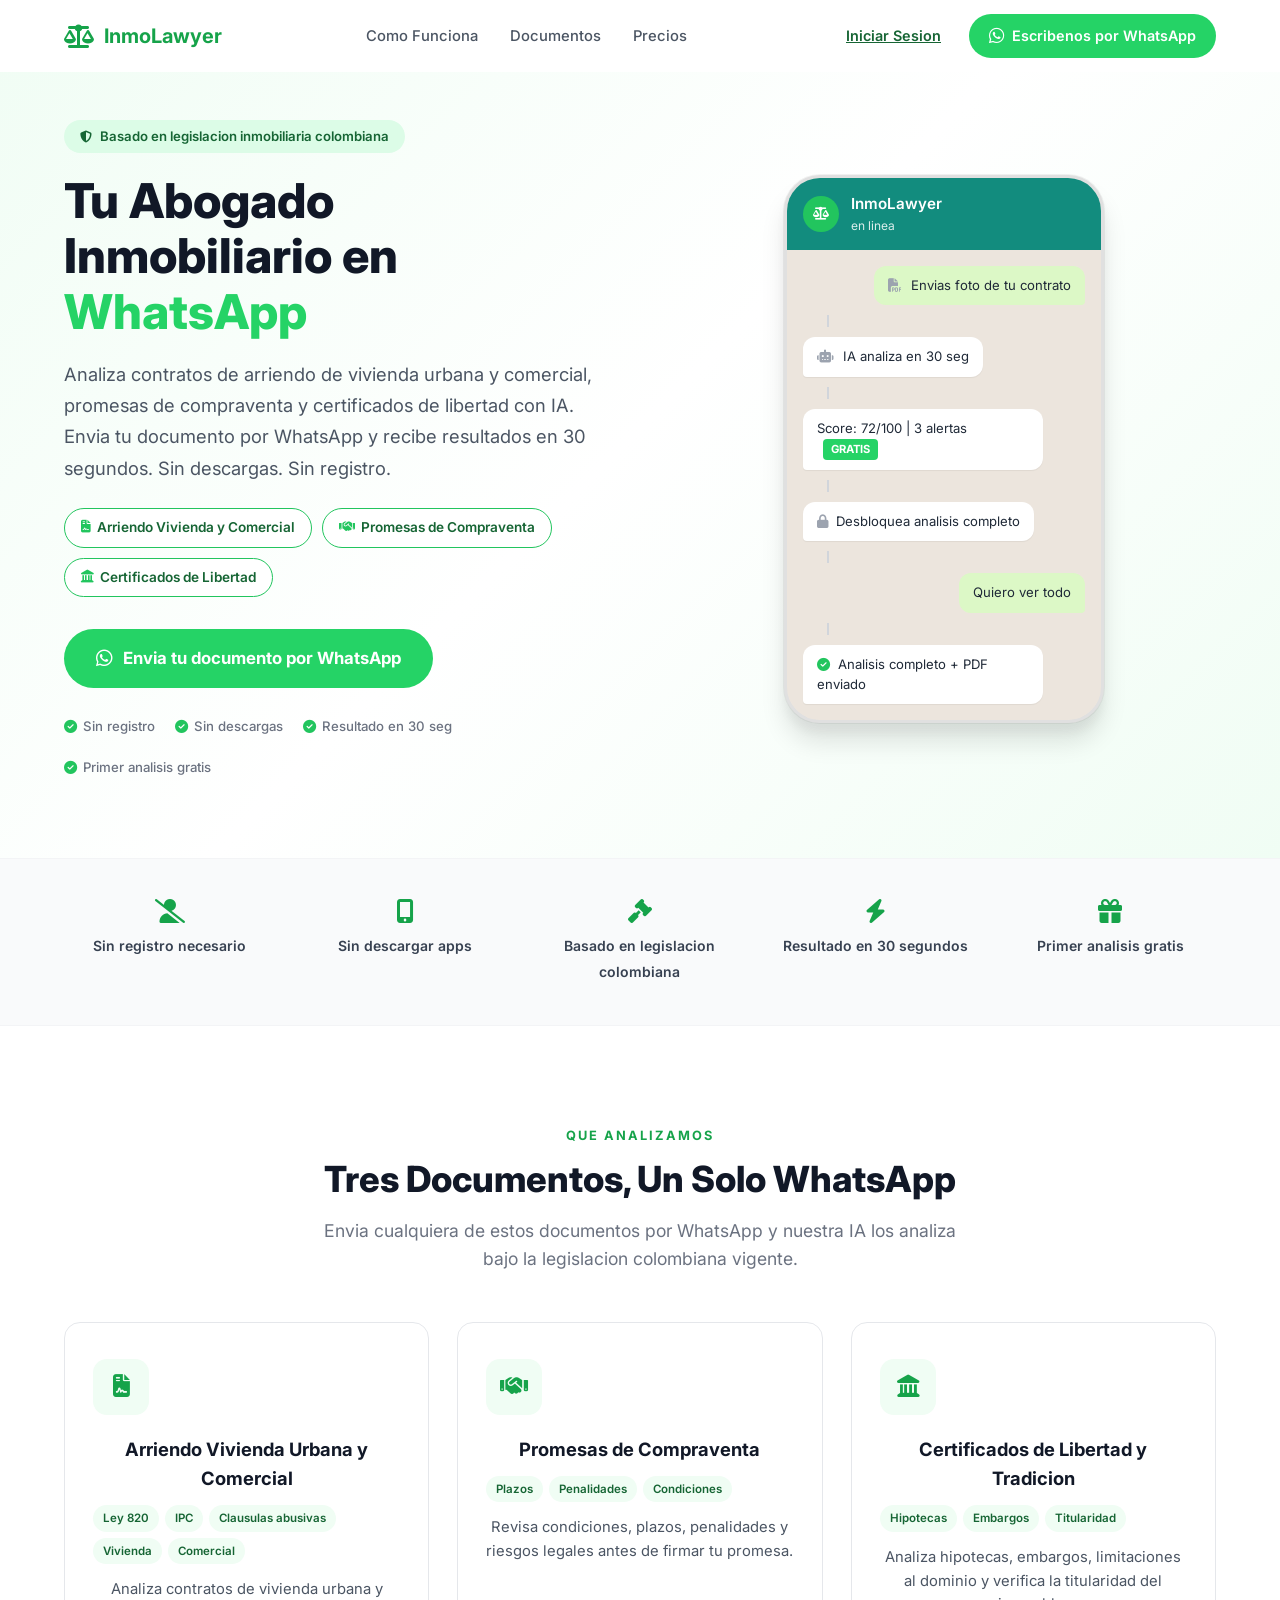
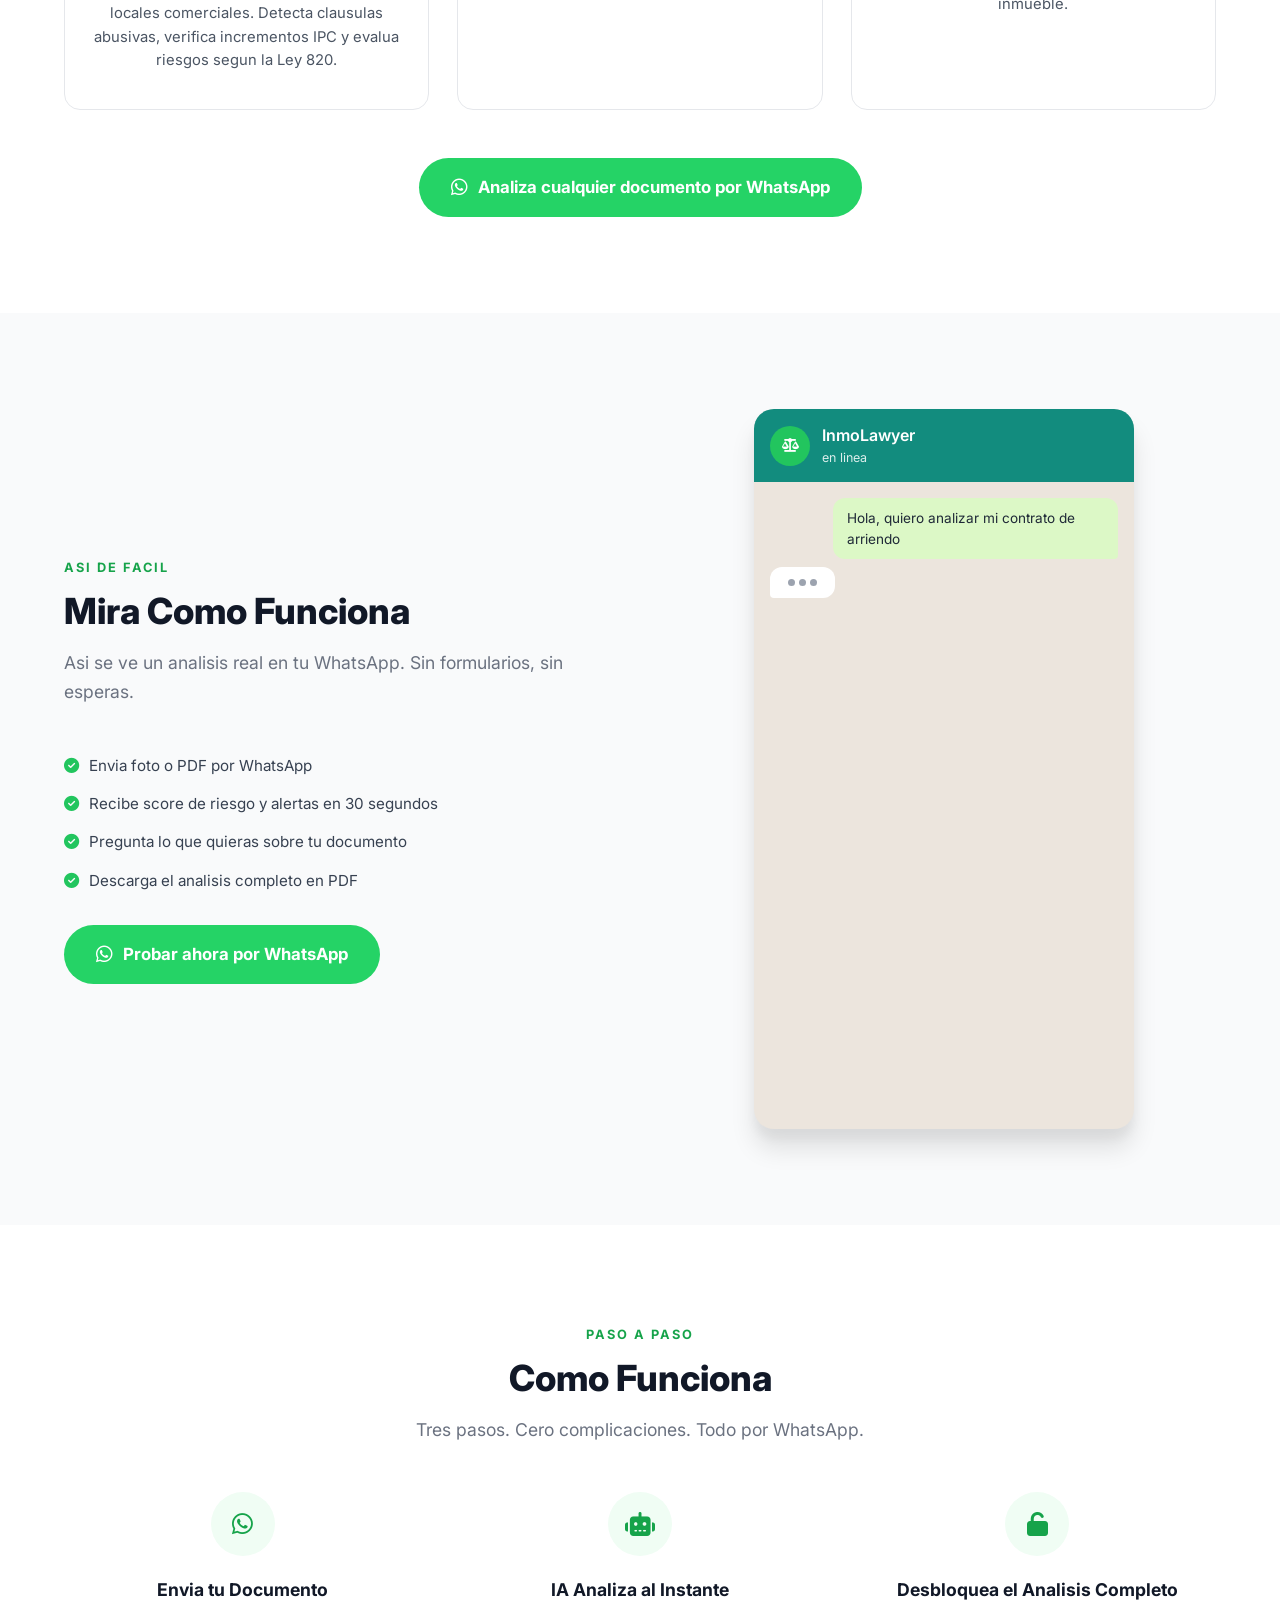
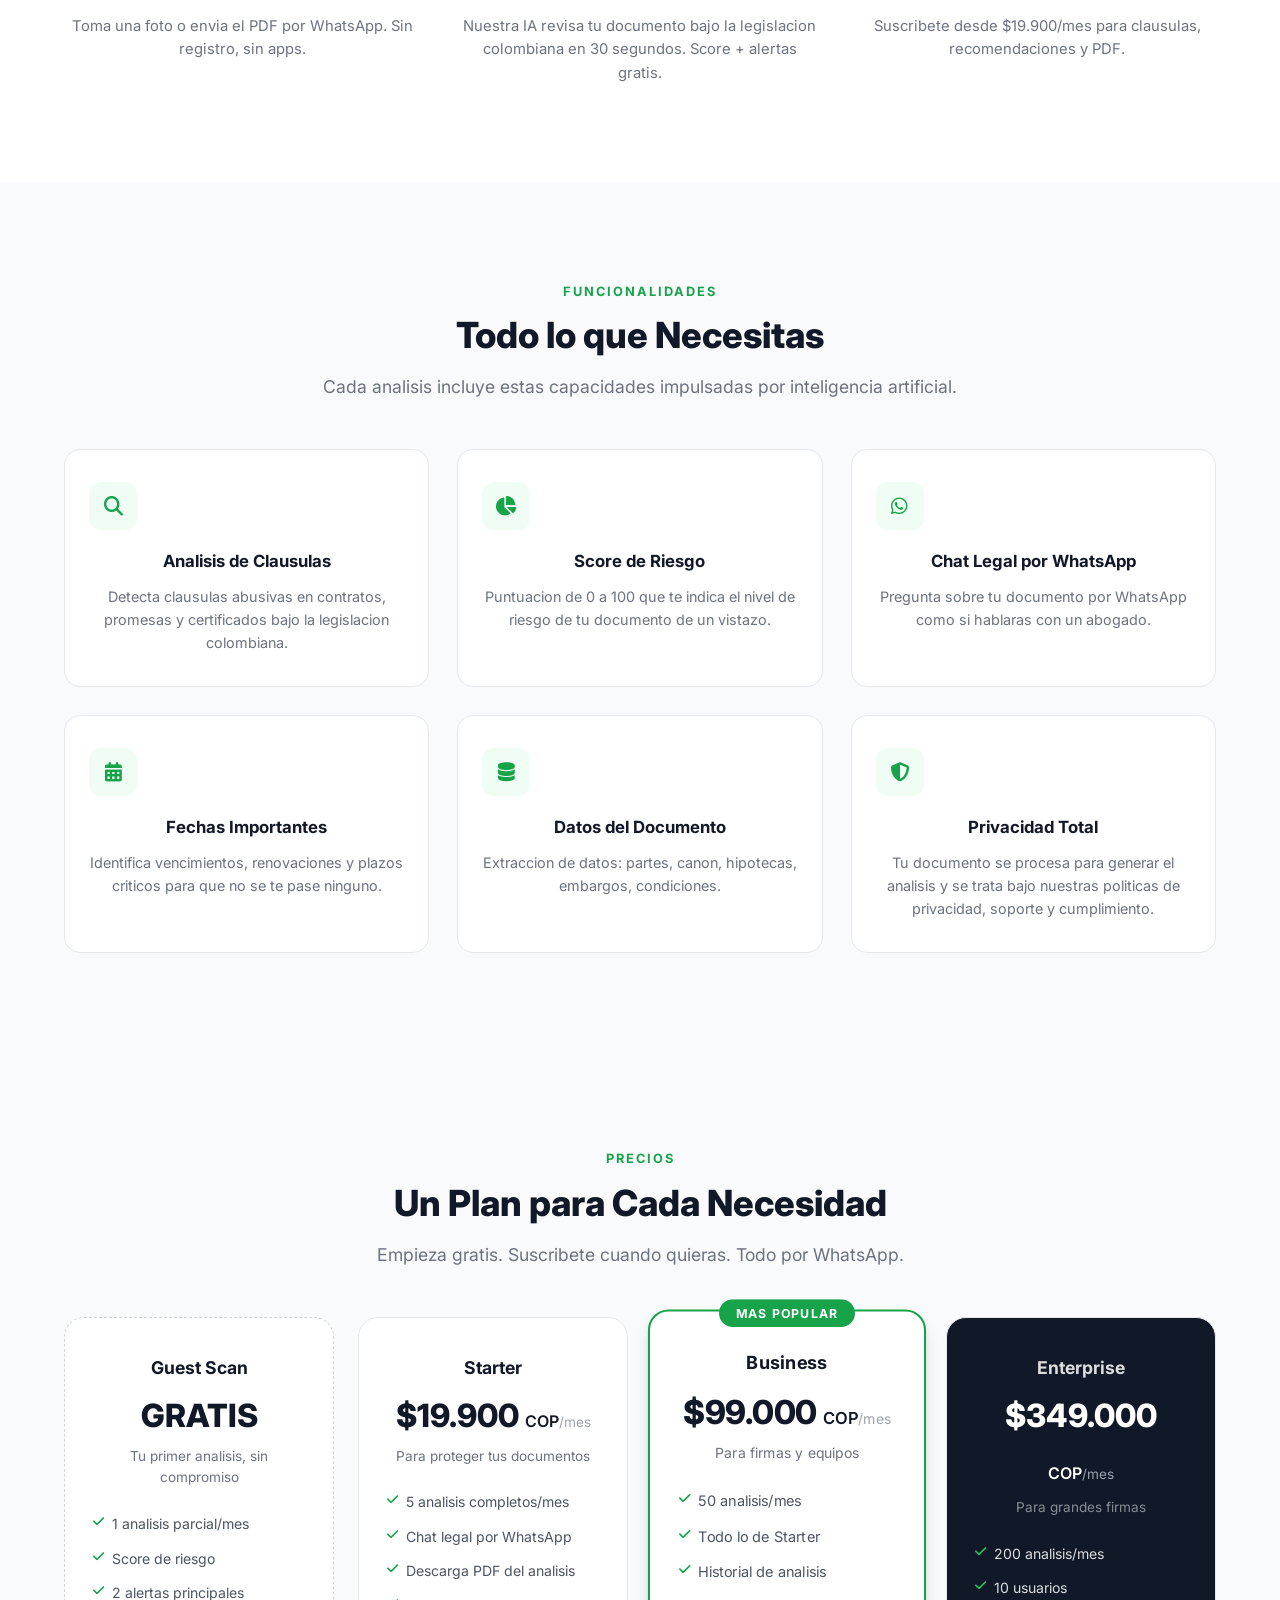
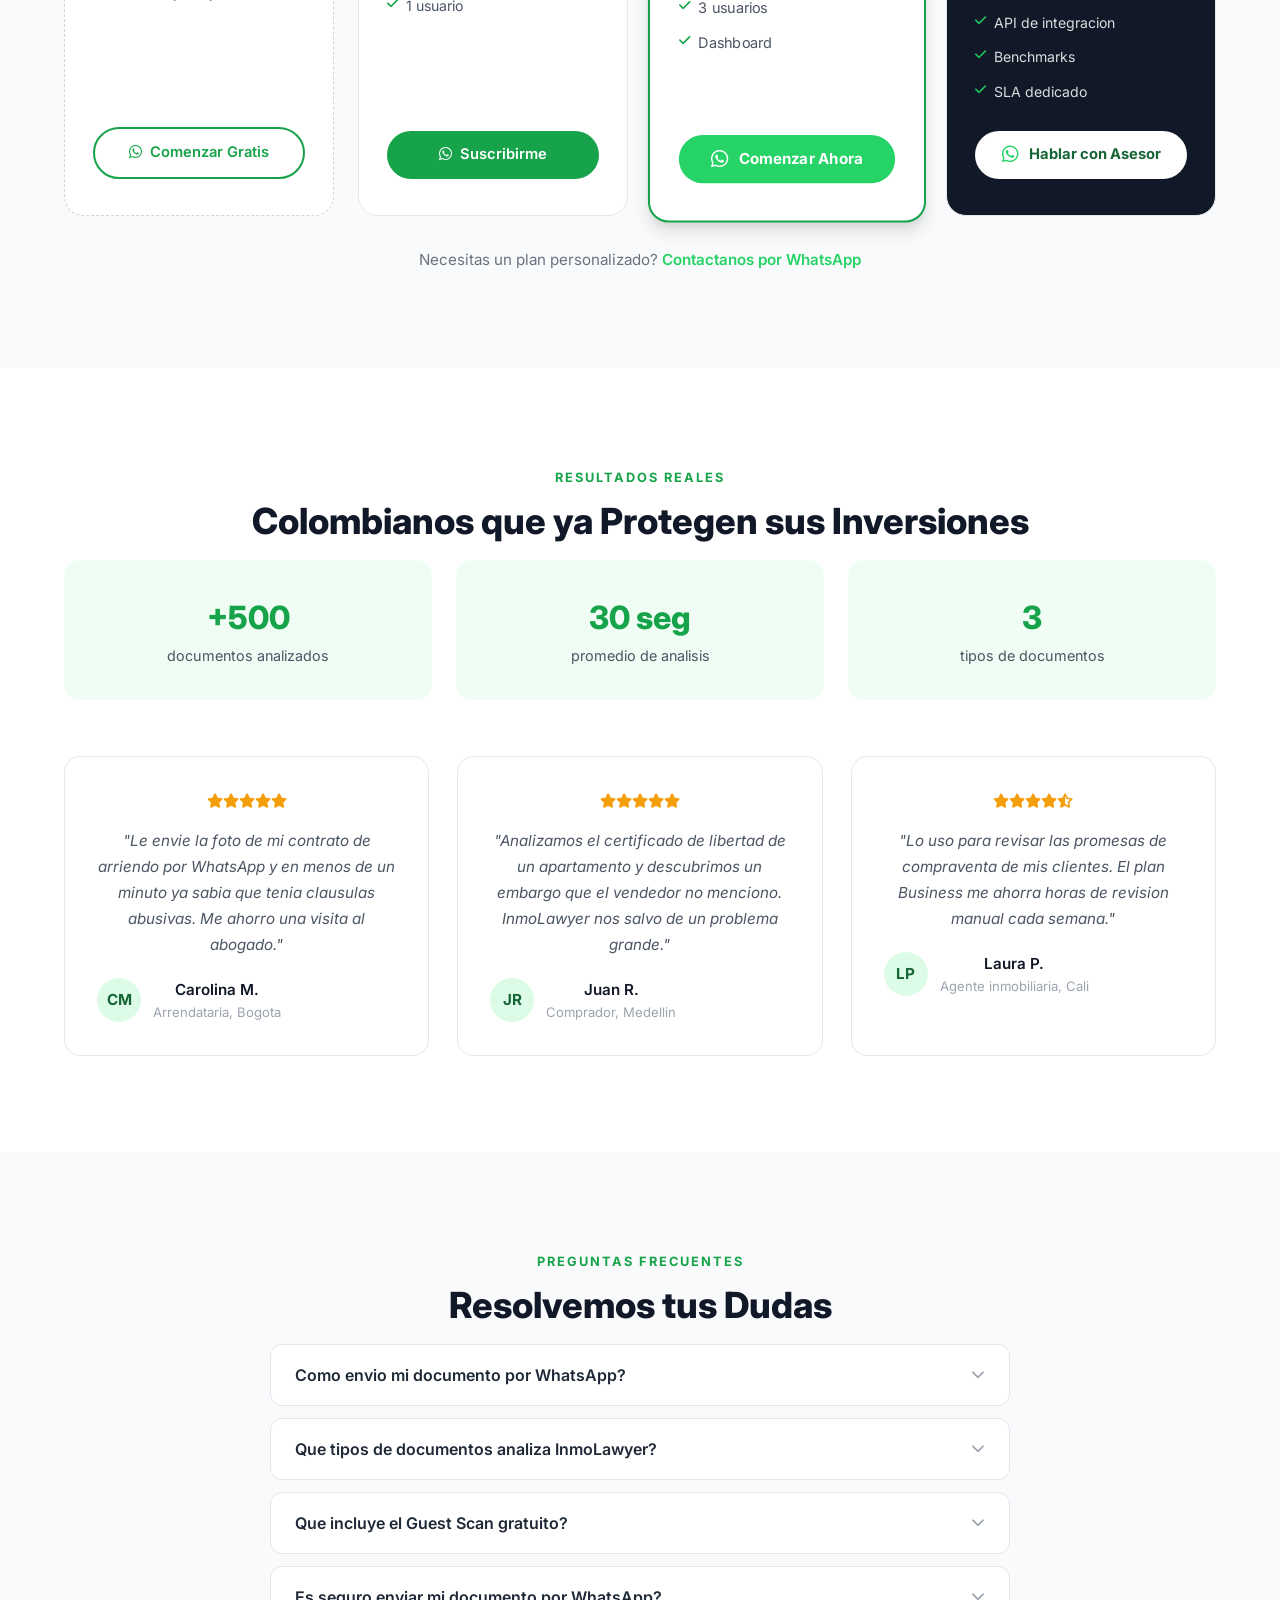
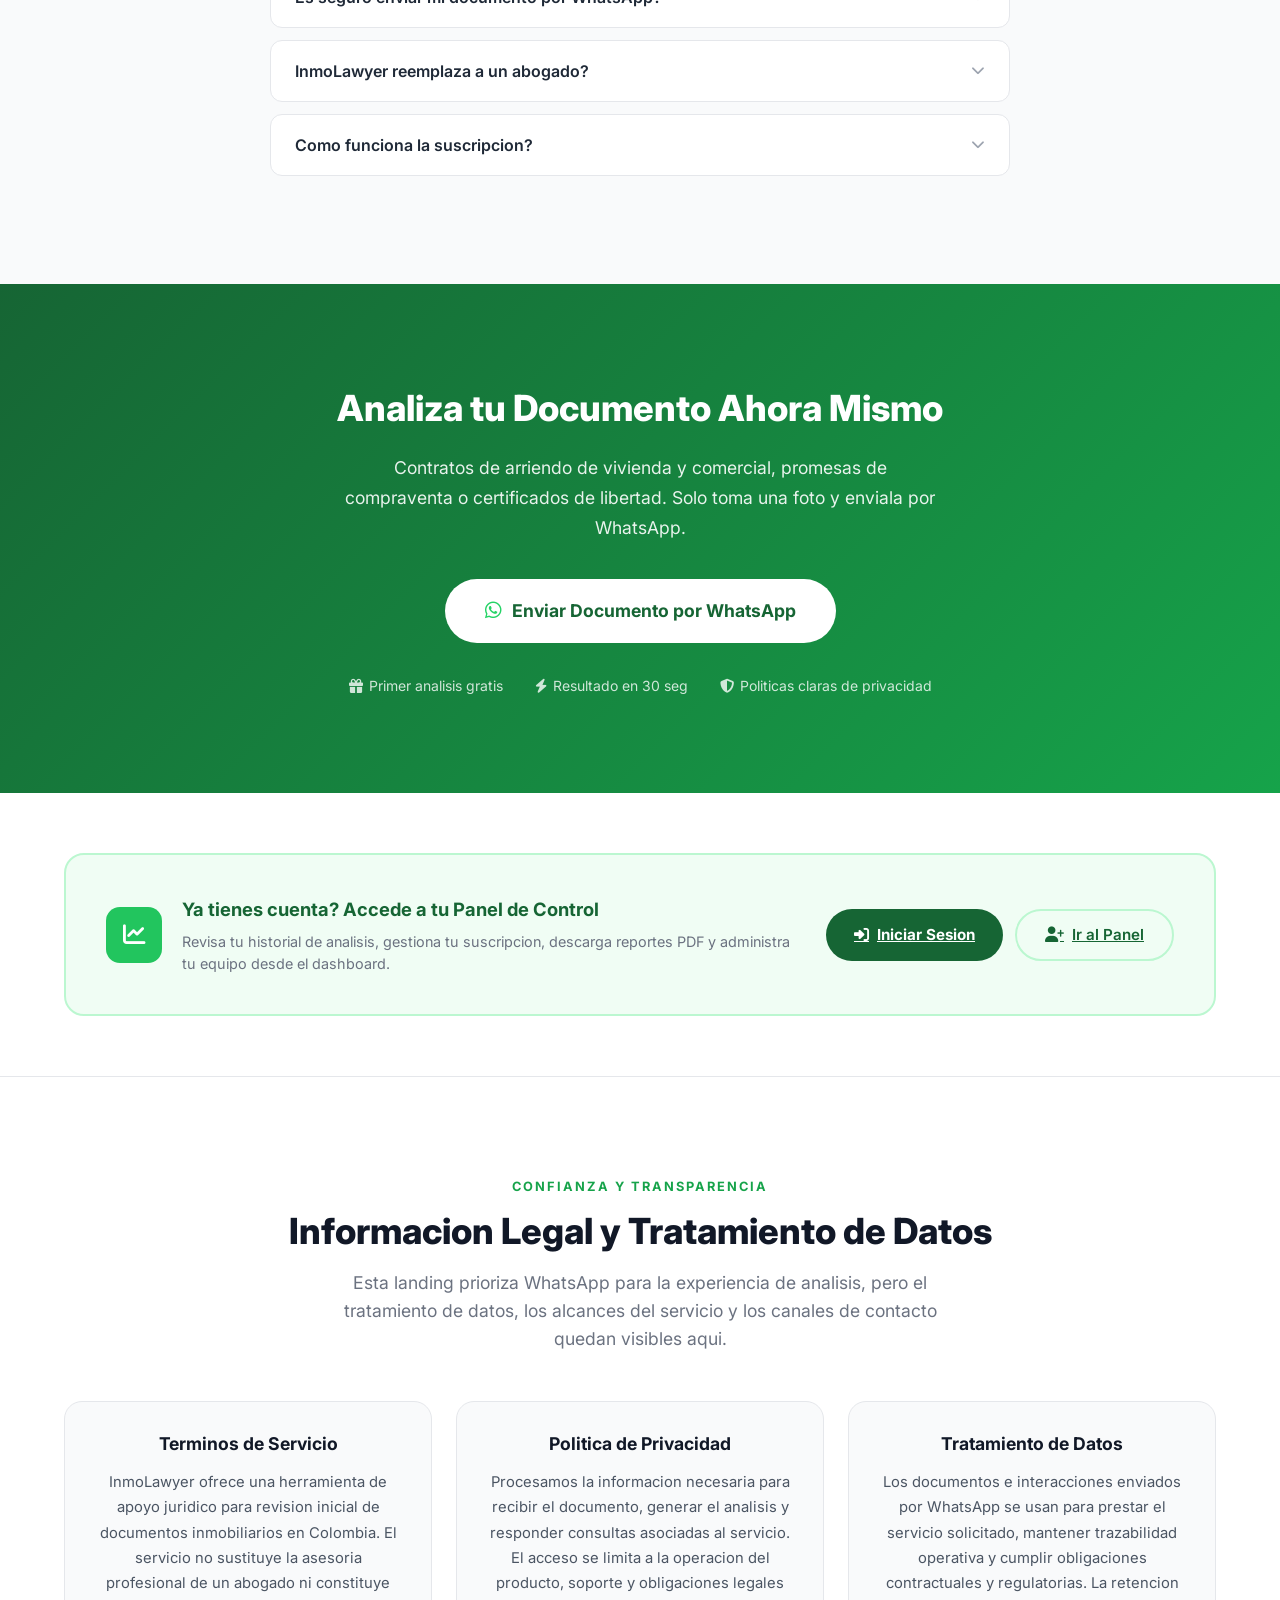
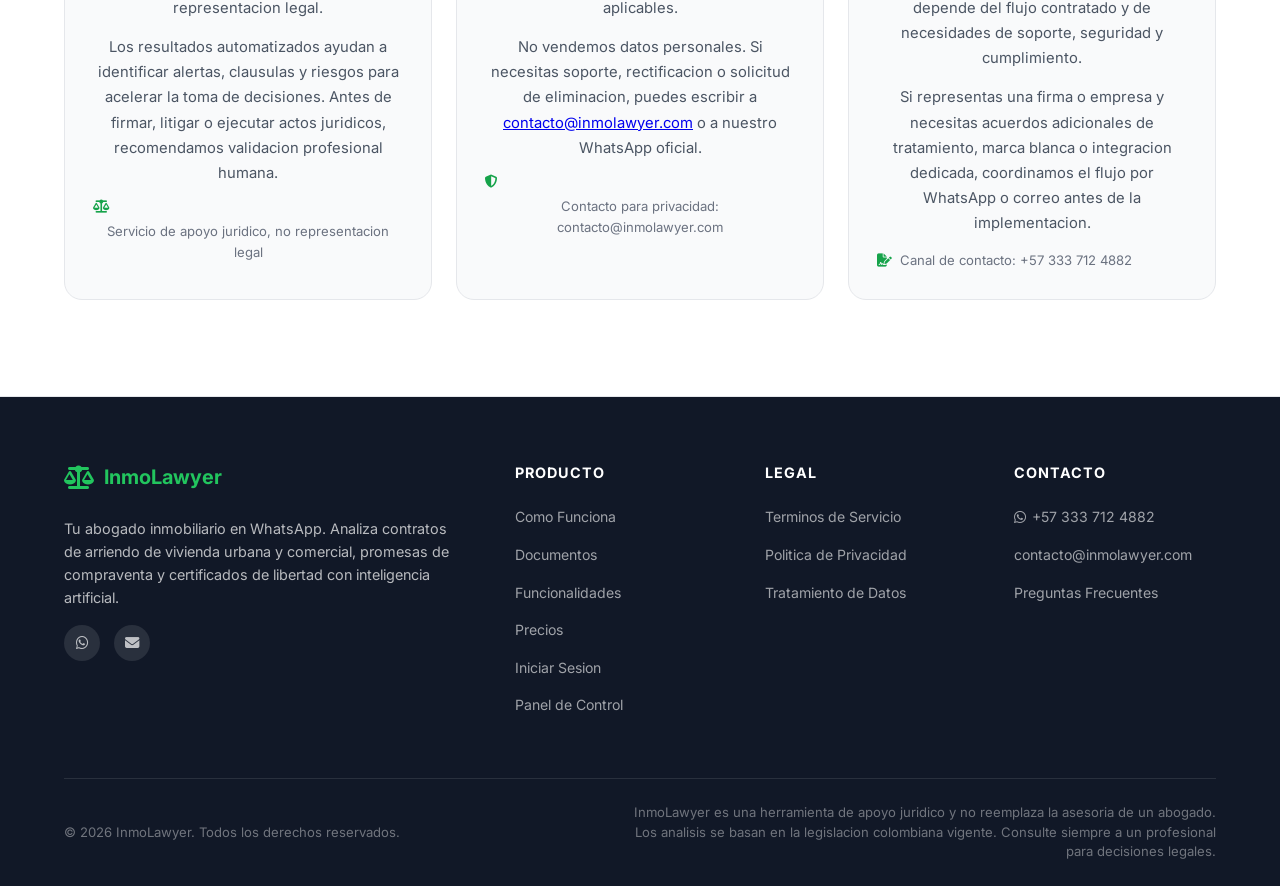
==== commit 99c81cdc: "fix: update WhatsApp links to Kapso production number (+1 555-914-4224) Co-Authored-By: Claude Opus " ====
--- a/index.html
+++ b/index.html
@@ -81,8 +81,8 @@
       "contactPoint": {
         "@type": "ContactPoint",
         "contactType": "customer service",
-        "telephone": "+573337124882",
-        "url": "https://wa.me/573337124882",
+        "telephone": "+15559144224",
+        "url": "https://wa.me/15559144224",
         "availableLanguage": "Spanish"
       }
     }
@@ -1347,7 +1347,7 @@
             </ul>
             <div class="nav-actions">
                 <a href="/inmolawyer/app" class="nav-login">Iniciar Sesion</a>
-                <a href="https://wa.me/573337124882?text=Hola%2C%20quiero%20analizar%20mi%20documento%20inmobiliario" class="nav-wa-btn" target="_blank" rel="noopener noreferrer" data-cta-location="nav_primary" aria-label="Escribenos por WhatsApp">
+                <a href="https://wa.me/15559144224?text=Hola%2C%20quiero%20analizar%20mi%20documento%20inmobiliario" class="nav-wa-btn" target="_blank" rel="noopener noreferrer" data-cta-location="nav_primary" aria-label="Escribenos por WhatsApp">
                     <i class="fab fa-whatsapp"></i>
                     <span>Escribenos por WhatsApp</span>
                 </a>
@@ -1376,7 +1376,7 @@
                     <span class="hero-pill"><i class="fas fa-handshake"></i> Promesas de Compraventa</span>
                     <span class="hero-pill"><i class="fas fa-landmark"></i> Certificados de Libertad</span>
                 </div>
-                <a href="https://wa.me/573337124882?text=Hola%2C%20quiero%20analizar%20mi%20documento%20inmobiliario" class="btn-wa" target="_blank" rel="noopener noreferrer" data-cta-location="hero_primary">
+                <a href="https://wa.me/15559144224?text=Hola%2C%20quiero%20analizar%20mi%20documento%20inmobiliario" class="btn-wa" target="_blank" rel="noopener noreferrer" data-cta-location="hero_primary">
                     <i class="fab fa-whatsapp"></i>
                     Envia tu documento por WhatsApp
                 </a>
@@ -1495,7 +1495,7 @@
                     <p>Analiza hipotecas, embargos, limitaciones al dominio y verifica la titularidad del inmueble.</p>
                 </div>
             </div>
-            <a href="https://wa.me/573337124882?text=Hola%2C%20quiero%20analizar%20mi%20documento%20inmobiliario" class="btn-wa" target="_blank" rel="noopener noreferrer" data-cta-location="document_types">
+            <a href="https://wa.me/15559144224?text=Hola%2C%20quiero%20analizar%20mi%20documento%20inmobiliario" class="btn-wa" target="_blank" rel="noopener noreferrer" data-cta-location="document_types">
                 <i class="fab fa-whatsapp"></i>
                 Analiza cualquier documento por WhatsApp
             </a>
@@ -1515,7 +1515,7 @@
                     <li><i class="fas fa-check-circle"></i> Pregunta lo que quieras sobre tu documento</li>
                     <li><i class="fas fa-check-circle"></i> Descarga el analisis completo en PDF</li>
                 </ul>
-                <a href="https://wa.me/573337124882?text=Hola%2C%20quiero%20analizar%20mi%20documento%20inmobiliario" class="btn-wa" target="_blank" rel="noopener noreferrer" data-cta-location="demo_primary">
+                <a href="https://wa.me/15559144224?text=Hola%2C%20quiero%20analizar%20mi%20documento%20inmobiliario" class="btn-wa" target="_blank" rel="noopener noreferrer" data-cta-location="demo_primary">
                     <i class="fab fa-whatsapp"></i>
                     Probar ahora por WhatsApp
                 </a>
@@ -1557,7 +1557,7 @@
                                 <div class="score-alerts"><i class="fas fa-exclamation-triangle"></i> 3 alertas detectadas</div>
                                 <span class="badge-free" style="display:inline-block;margin-bottom:8px">GRATIS</span>
                                 <br>
-                                <a href="https://wa.me/573337124882?text=Quiero%20desbloquear%20el%20analisis%20completo" class="score-unlock-btn" target="_blank" rel="noopener noreferrer" data-cta-location="chat_unlock_demo">
+                                <a href="https://wa.me/15559144224?text=Quiero%20desbloquear%20el%20analisis%20completo" class="score-unlock-btn" target="_blank" rel="noopener noreferrer" data-cta-location="chat_unlock_demo">
                                     <i class="fas fa-lock" style="margin-right:4px;font-size:0.7rem"></i>
                                     Desbloquea analisis completo
                                 </a>
@@ -1656,7 +1656,7 @@
                         <li><i class="fas fa-check"></i> Score de riesgo</li>
                         <li><i class="fas fa-check"></i> 2 alertas principales</li>
                     </ul>
-                    <a href="https://wa.me/573337124882?text=Hola%2C%20quiero%20analizar%20mi%20documento%20inmobiliario" class="btn-outline" target="_blank" rel="noopener noreferrer" data-cta-location="pricing_guest">
+                    <a href="https://wa.me/15559144224?text=Hola%2C%20quiero%20analizar%20mi%20documento%20inmobiliario" class="btn-outline" target="_blank" rel="noopener noreferrer" data-cta-location="pricing_guest">
                         <i class="fab fa-whatsapp"></i> Comenzar Gratis
                     </a>
                 </div>
@@ -1672,7 +1672,7 @@
                         <li><i class="fas fa-check"></i> Descarga PDF del analisis</li>
                         <li><i class="fas fa-check"></i> 1 usuario</li>
                     </ul>
-                    <a href="https://wa.me/573337124882?text=Quiero%20suscribirme%20al%20plan%20Starter" class="btn-green" target="_blank" rel="noopener noreferrer" data-cta-location="pricing_starter" data-plan="starter">
+                    <a href="https://wa.me/15559144224?text=Quiero%20suscribirme%20al%20plan%20Starter" class="btn-green" target="_blank" rel="noopener noreferrer" data-cta-location="pricing_starter" data-plan="starter">
                         <i class="fab fa-whatsapp"></i> Suscribirme
                     </a>
                 </div>
@@ -1690,7 +1690,7 @@
                         <li><i class="fas fa-check"></i> 3 usuarios</li>
                         <li><i class="fas fa-check"></i> Dashboard</li>
                     </ul>
-                    <a href="https://wa.me/573337124882?text=Quiero%20el%20plan%20Business" class="btn-wa" target="_blank" rel="noopener noreferrer" data-cta-location="pricing_business" data-plan="business">
+                    <a href="https://wa.me/15559144224?text=Quiero%20el%20plan%20Business" class="btn-wa" target="_blank" rel="noopener noreferrer" data-cta-location="pricing_business" data-plan="business">
                         <i class="fab fa-whatsapp"></i> Comenzar Ahora
                     </a>
                 </div>
@@ -1707,13 +1707,13 @@
                         <li><i class="fas fa-check"></i> Benchmarks</li>
                         <li><i class="fas fa-check"></i> SLA dedicado</li>
                     </ul>
-                    <a href="https://wa.me/573337124882?text=Quiero%20info%20del%20plan%20Enterprise" class="btn-wa" target="_blank" rel="noopener noreferrer" style="background:#fff;color:var(--green-dark)" data-cta-location="pricing_enterprise" data-plan="enterprise">
+                    <a href="https://wa.me/15559144224?text=Quiero%20info%20del%20plan%20Enterprise" class="btn-wa" target="_blank" rel="noopener noreferrer" style="background:#fff;color:var(--green-dark)" data-cta-location="pricing_enterprise" data-plan="enterprise">
                         <i class="fab fa-whatsapp" style="color:var(--wa-green)"></i> Hablar con Asesor
                     </a>
                 </div>
             </div>
             <p class="pricing-note">
-                Necesitas un plan personalizado? <a href="https://wa.me/573337124882?text=Quiero%20info%20del%20plan%20Corporate" target="_blank" rel="noopener noreferrer" data-cta-location="pricing_corporate" data-plan="corporate">Contactanos por WhatsApp</a>
+                Necesitas un plan personalizado? <a href="https://wa.me/15559144224?text=Quiero%20info%20del%20plan%20Corporate" target="_blank" rel="noopener noreferrer" data-cta-location="pricing_corporate" data-plan="corporate">Contactanos por WhatsApp</a>
             </p>
         </div>
     </section>
@@ -1838,7 +1838,7 @@
                     </button>
                     <div class="faq-answer" id="faq-answer-5" role="region" aria-labelledby="faq-question-5" aria-hidden="true">
                         <div class="faq-answer-inner">
-                            No. InmoLawyer es una herramienta de apoyo juridico que automatiza la revision inicial de documentos inmobiliarios basandose en la legislacion colombiana. Te ayuda a identificar riesgos rapidamente, pero para casos complejos, litigios o decisiones legales importantes, siempre recomendamos consultar a un abogado especializado.<br><br><strong>Si tienes una firma de abogados</strong>, podemos desarrollar InmoLawyer en marca blanca con la identidad de tu firma. Tu logo, tus colores, tu dominio. <a href="https://wa.me/573337124882?text=Quiero%20info%20sobre%20marca%20blanca%20para%20mi%20firma" target="_blank" rel="noopener noreferrer" style="color:var(--wa-green);font-weight:600" data-cta-location="faq_white_label">Contactanos por WhatsApp</a> para conocer mas.
+                            No. InmoLawyer es una herramienta de apoyo juridico que automatiza la revision inicial de documentos inmobiliarios basandose en la legislacion colombiana. Te ayuda a identificar riesgos rapidamente, pero para casos complejos, litigios o decisiones legales importantes, siempre recomendamos consultar a un abogado especializado.<br><br><strong>Si tienes una firma de abogados</strong>, podemos desarrollar InmoLawyer en marca blanca con la identidad de tu firma. Tu logo, tus colores, tu dominio. <a href="https://wa.me/15559144224?text=Quiero%20info%20sobre%20marca%20blanca%20para%20mi%20firma" target="_blank" rel="noopener noreferrer" style="color:var(--wa-green);font-weight:600" data-cta-location="faq_white_label">Contactanos por WhatsApp</a> para conocer mas.
                         </div>
                     </div>
                 </div>
@@ -1862,7 +1862,7 @@
         <div class="container">
             <h2>Analiza tu Documento Ahora Mismo</h2>
             <p>Contratos de arriendo de vivienda y comercial, promesas de compraventa o certificados de libertad. Solo toma una foto y enviala por WhatsApp.</p>
-            <a href="https://wa.me/573337124882?text=Hola%2C%20quiero%20analizar%20mi%20documento%20inmobiliario" class="btn-wa" target="_blank" rel="noopener noreferrer" data-cta-location="final_cta">
+            <a href="https://wa.me/15559144224?text=Hola%2C%20quiero%20analizar%20mi%20documento%20inmobiliario" class="btn-wa" target="_blank" rel="noopener noreferrer" data-cta-location="final_cta">
                 <i class="fab fa-whatsapp"></i>
                 Enviar Documento por WhatsApp
             </a>
@@ -1949,7 +1949,7 @@
                         Tu abogado inmobiliario en WhatsApp. Analiza contratos de arriendo de vivienda urbana y comercial, promesas de compraventa y certificados de libertad con inteligencia artificial.
                     </p>
                     <div class="footer-social">
-                        <a href="https://wa.me/573337124882?text=Hola%2C%20quiero%20analizar%20mi%20documento%20inmobiliario" target="_blank" rel="noopener noreferrer" aria-label="WhatsApp" data-cta-location="footer_social_whatsapp"><i class="fab fa-whatsapp"></i></a>
+                        <a href="https://wa.me/15559144224?text=Hola%2C%20quiero%20analizar%20mi%20documento%20inmobiliario" target="_blank" rel="noopener noreferrer" aria-label="WhatsApp" data-cta-location="footer_social_whatsapp"><i class="fab fa-whatsapp"></i></a>
                         <a href="mailto:contacto@inmolawyer.com" aria-label="Correo electronico"><i class="fas fa-envelope"></i></a>
                     </div>
                 </div>
@@ -1975,7 +1975,7 @@
                 <div class="footer-col">
                     <h4>Contacto</h4>
                     <ul>
-                        <li><a href="https://wa.me/573337124882?text=Hola%2C%20quiero%20analizar%20mi%20documento%20inmobiliario" target="_blank" rel="noopener noreferrer" data-cta-location="footer_contact_whatsapp"><i class="fab fa-whatsapp" style="margin-right:6px"></i>+57 333 712 4882</a></li>
+                        <li><a href="https://wa.me/15559144224?text=Hola%2C%20quiero%20analizar%20mi%20documento%20inmobiliario" target="_blank" rel="noopener noreferrer" data-cta-location="footer_contact_whatsapp"><i class="fab fa-whatsapp" style="margin-right:6px"></i>+57 333 712 4882</a></li>
                         <li><a href="mailto:contacto@inmolawyer.com">contacto@inmolawyer.com</a></li>
                         <li><a href="#faq">Preguntas Frecuentes</a></li>
                     </ul>
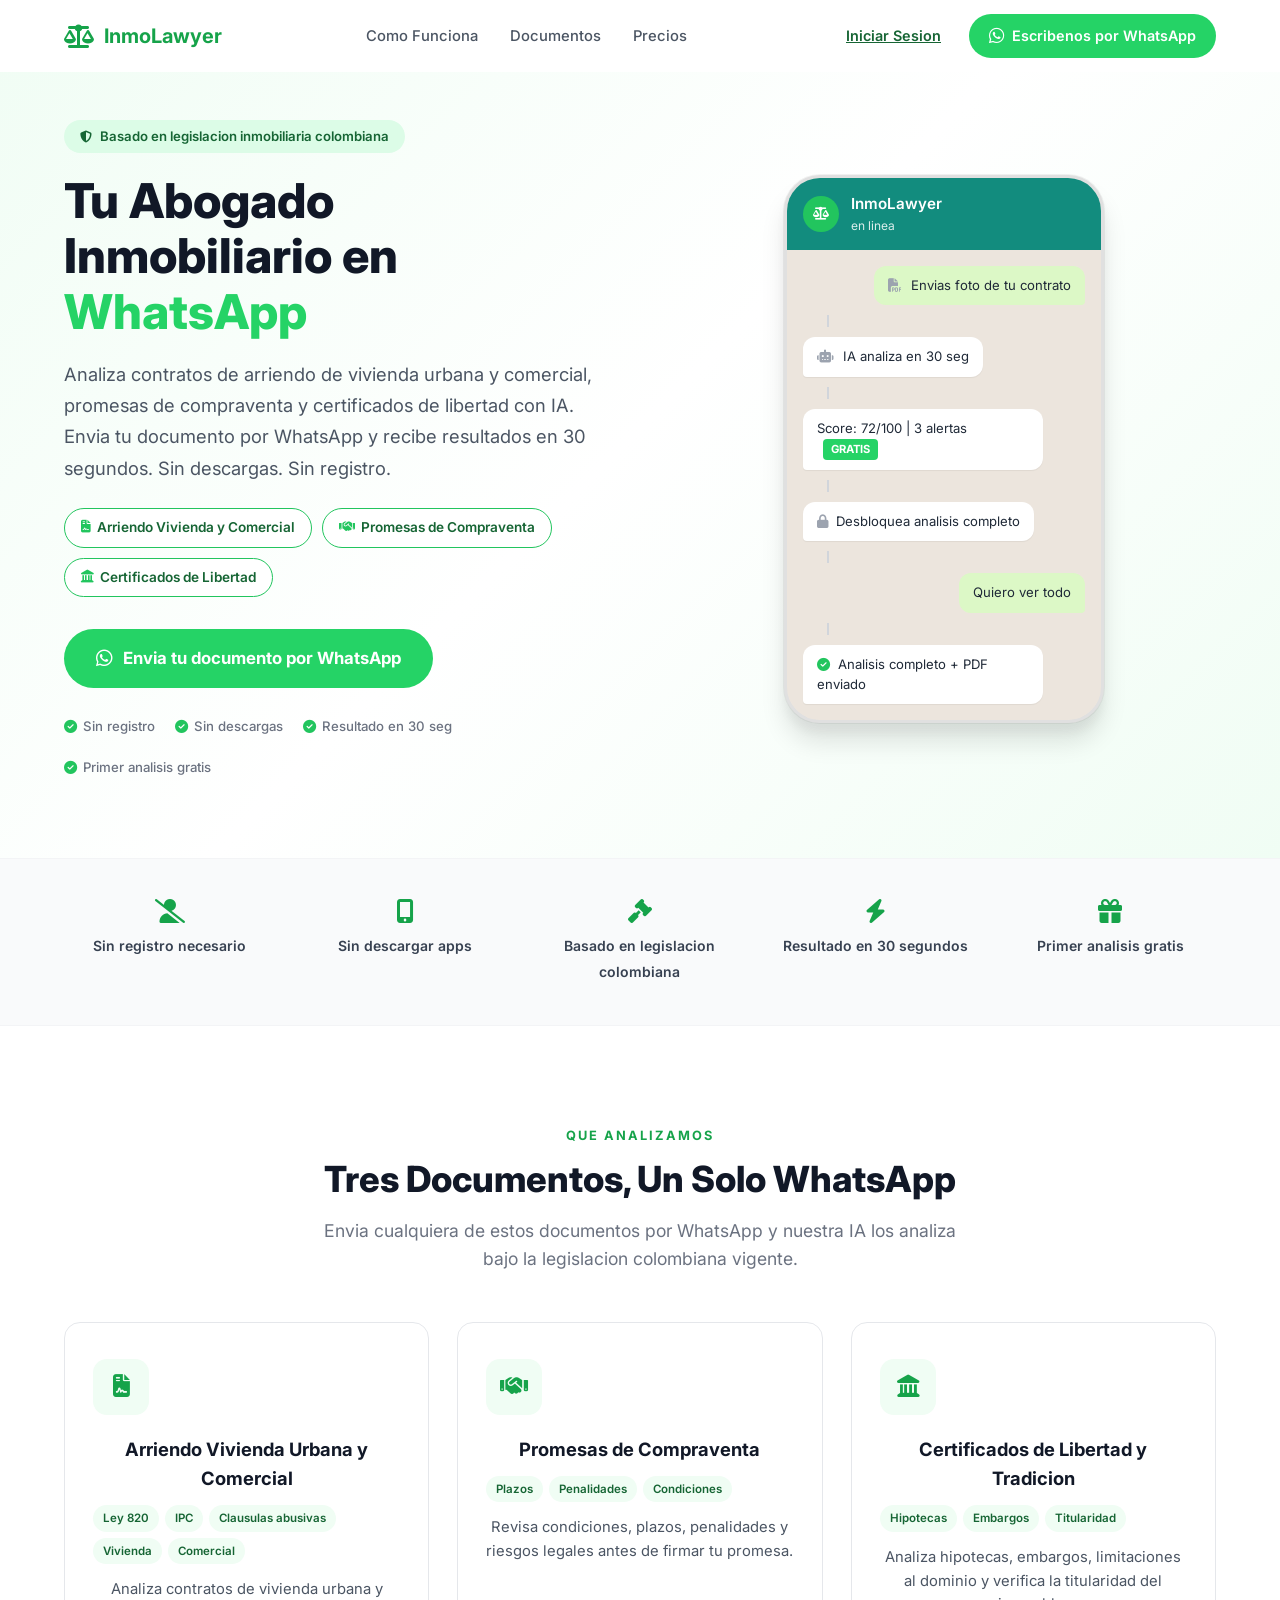
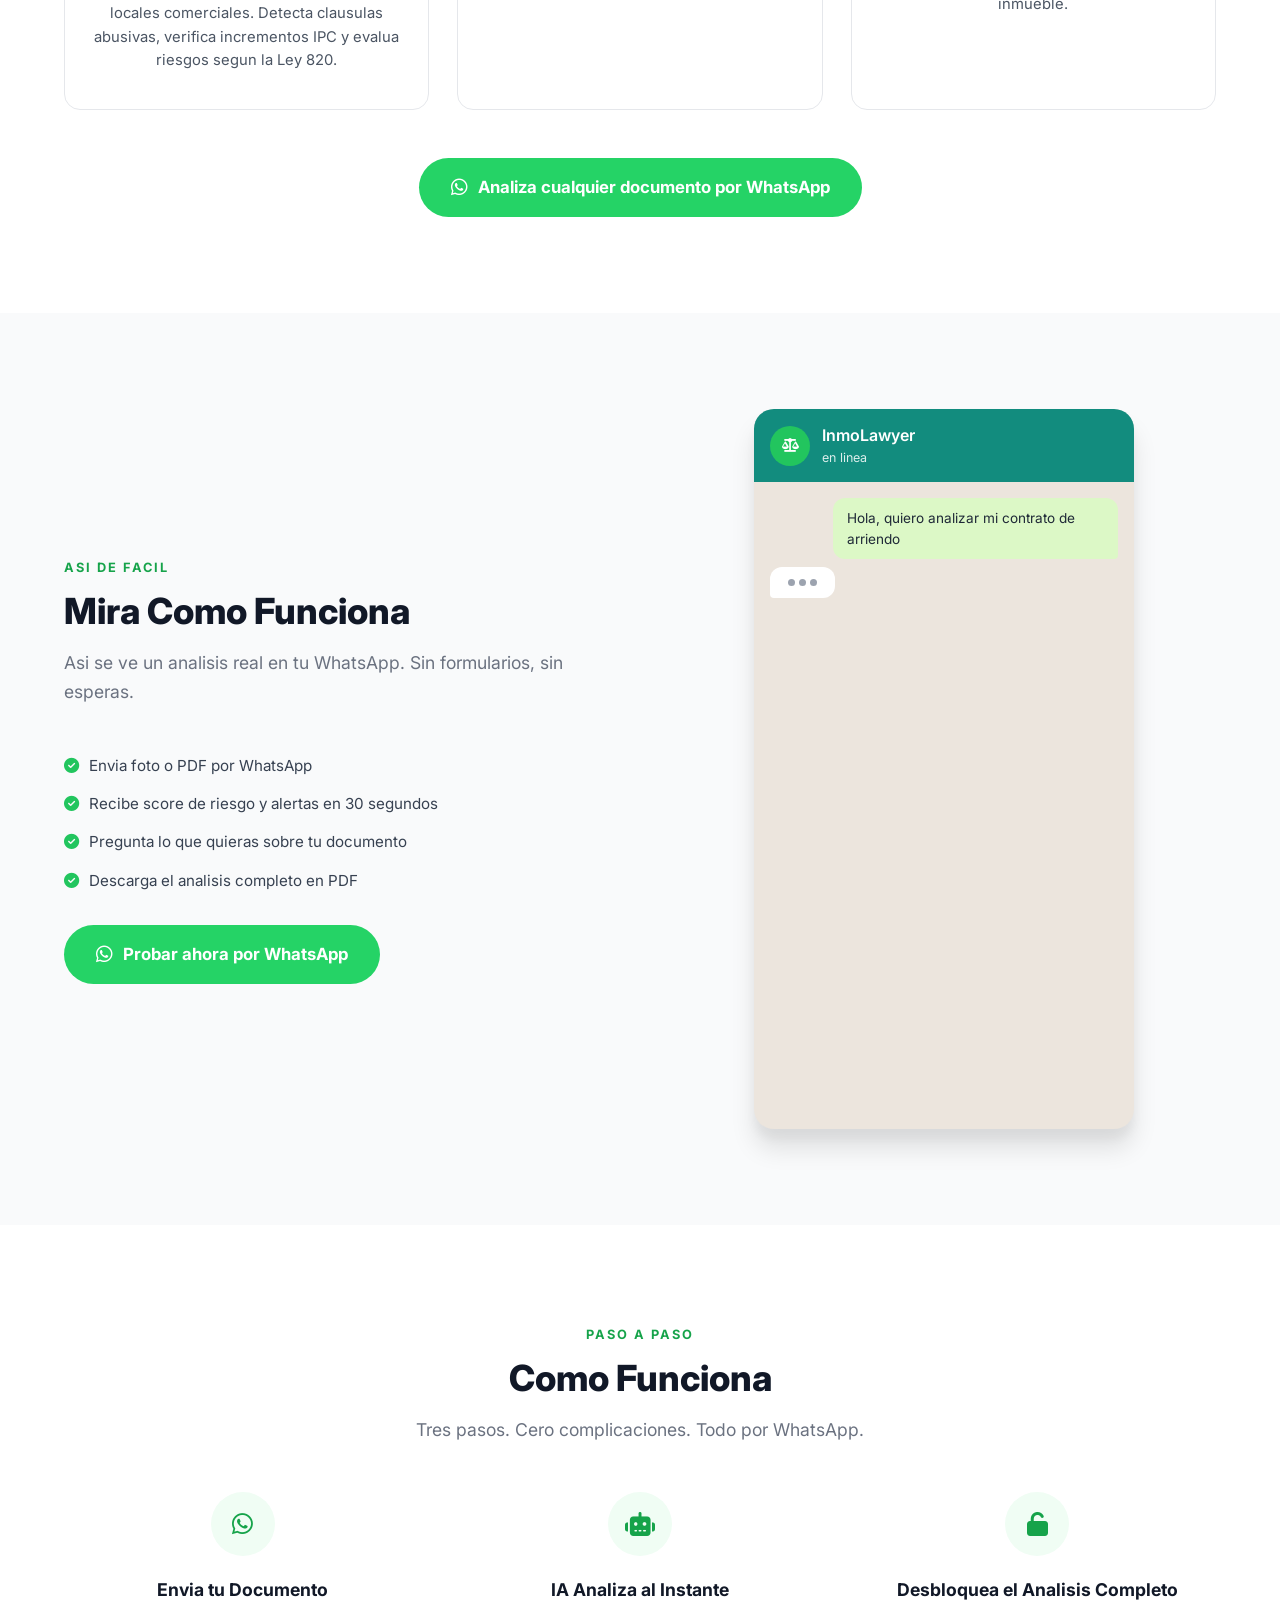
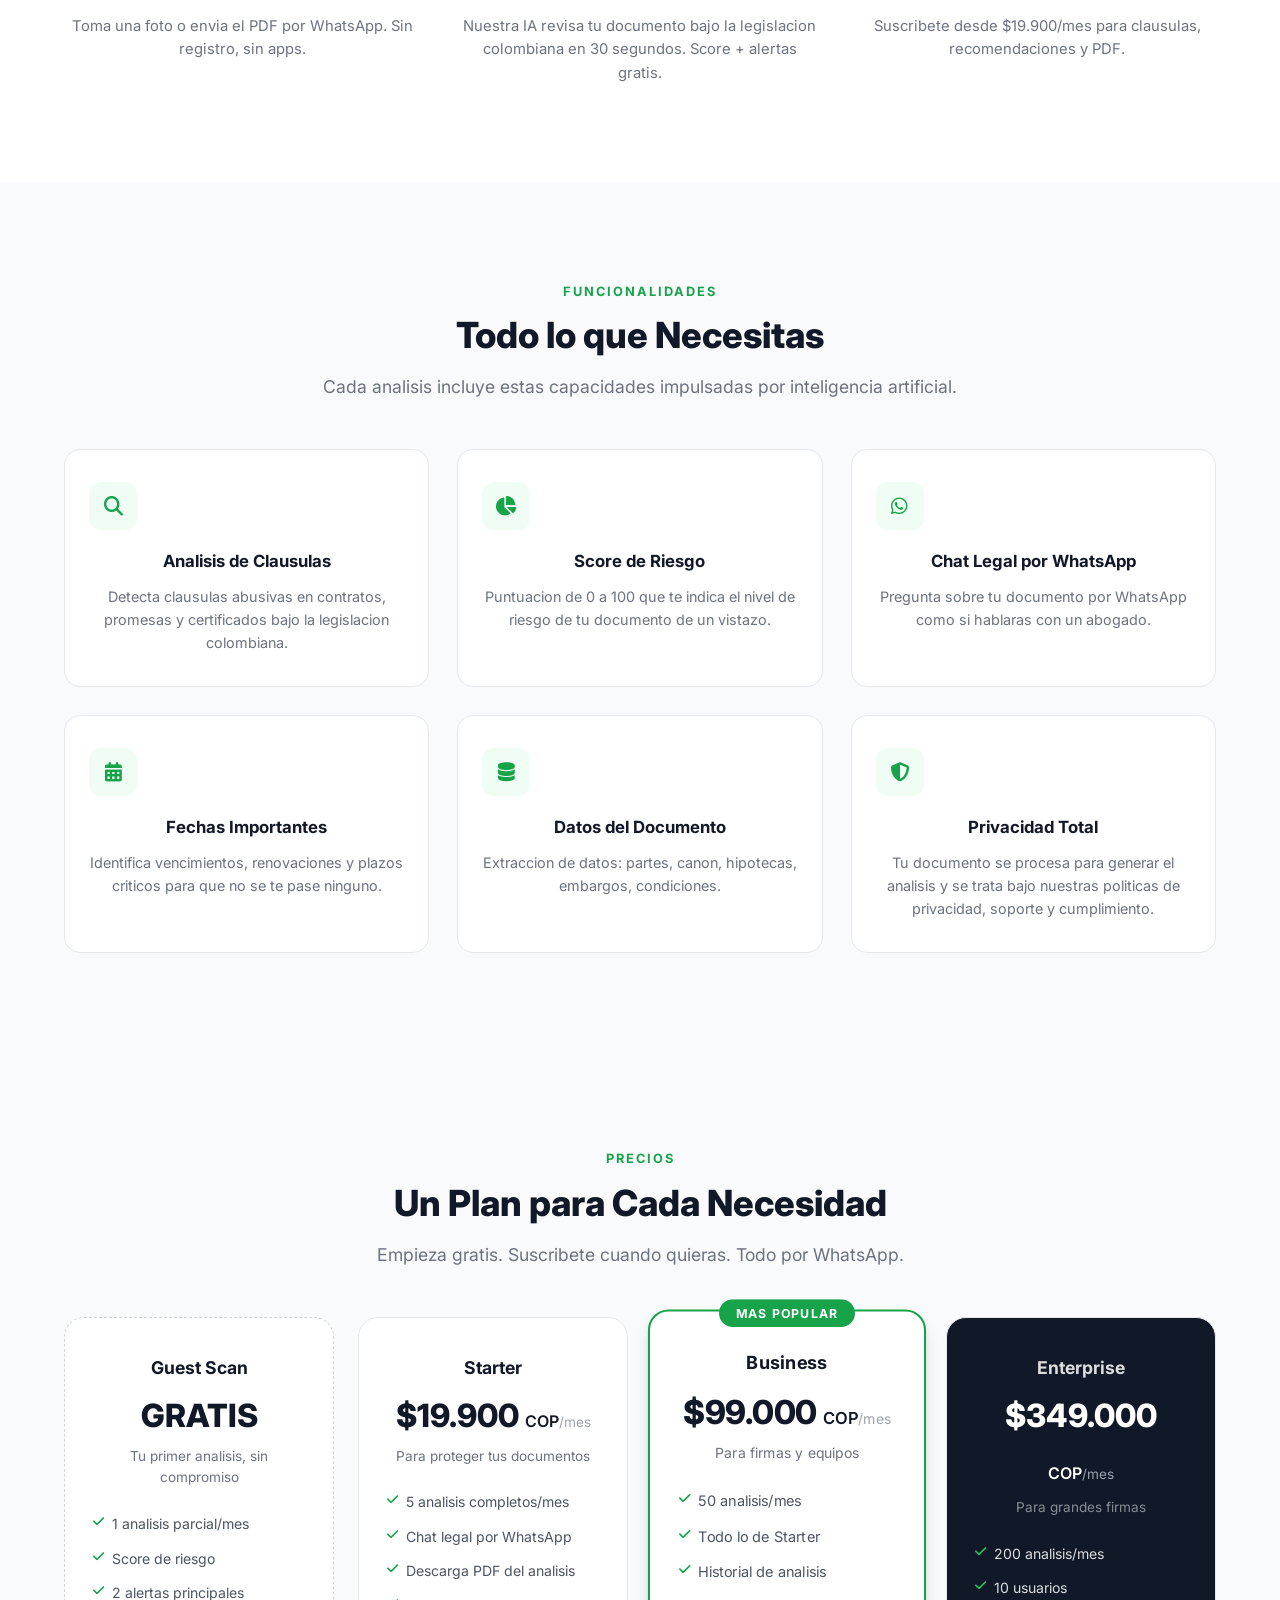
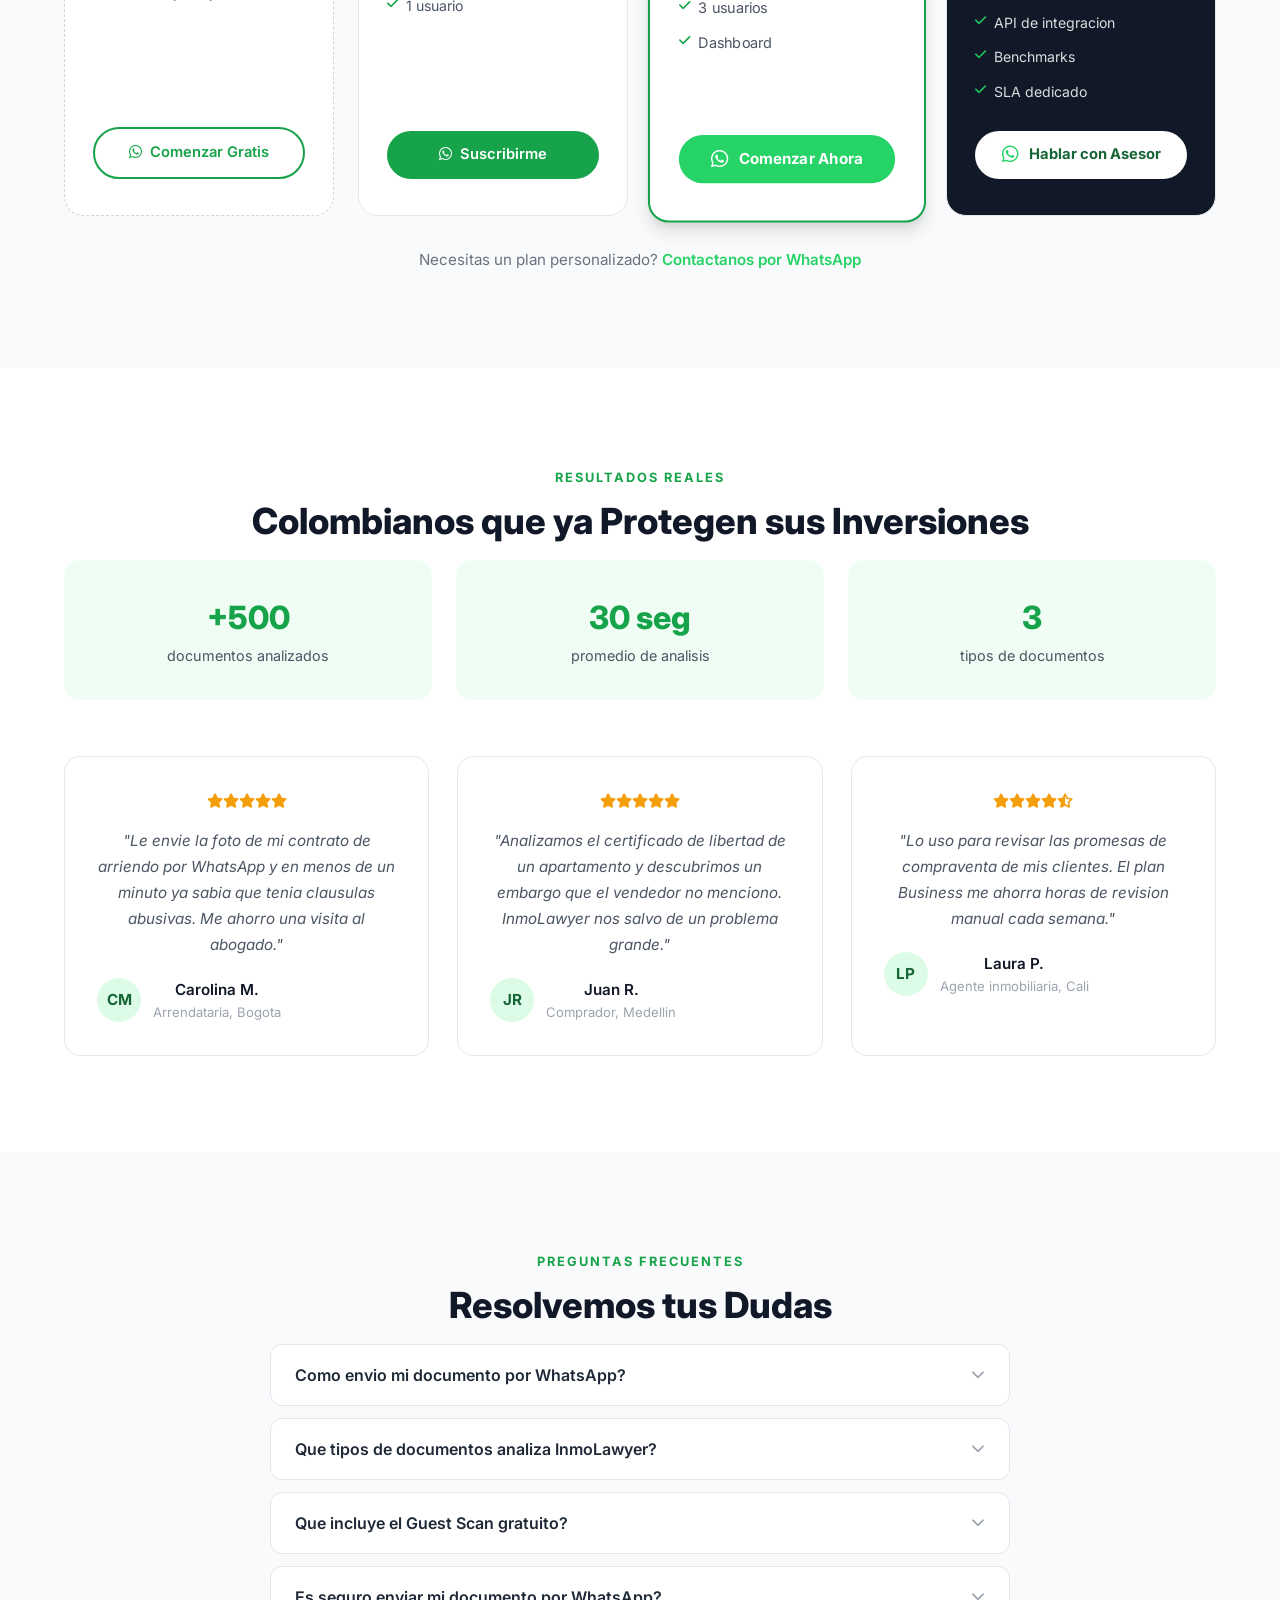
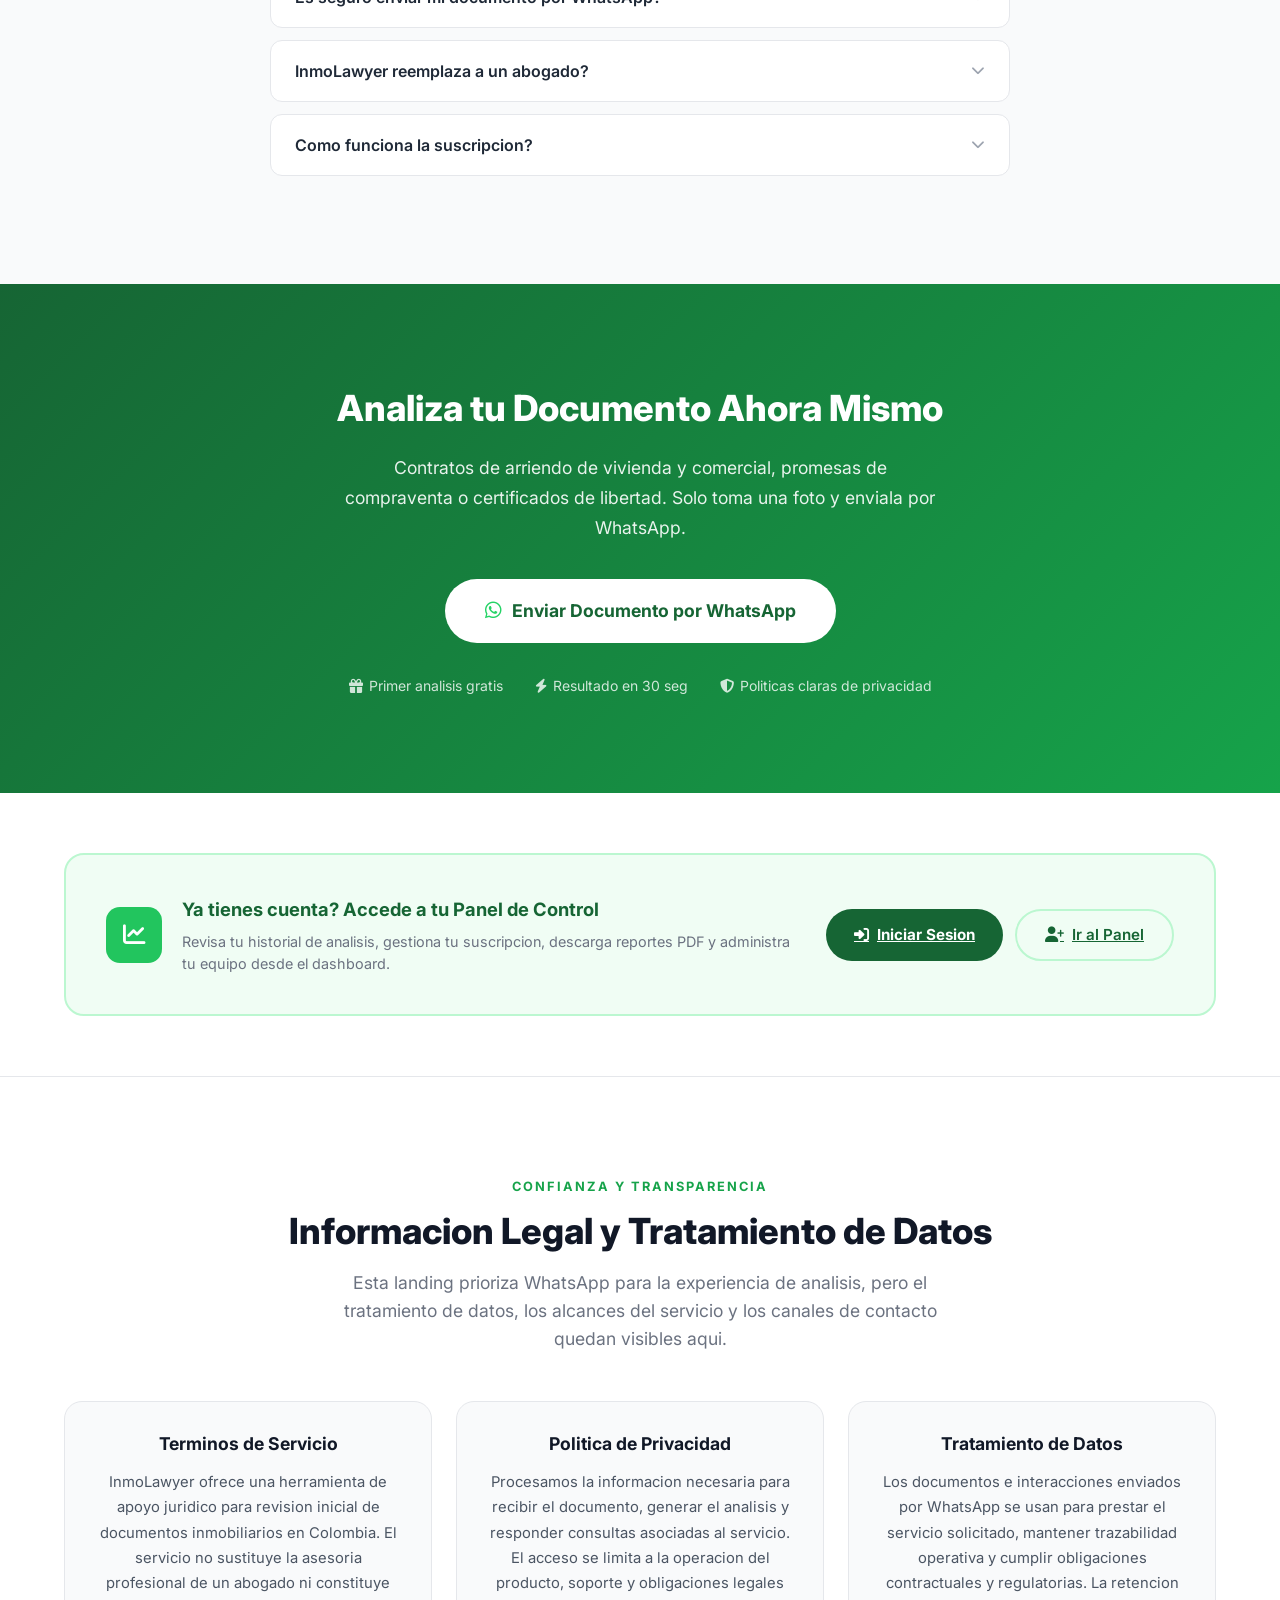
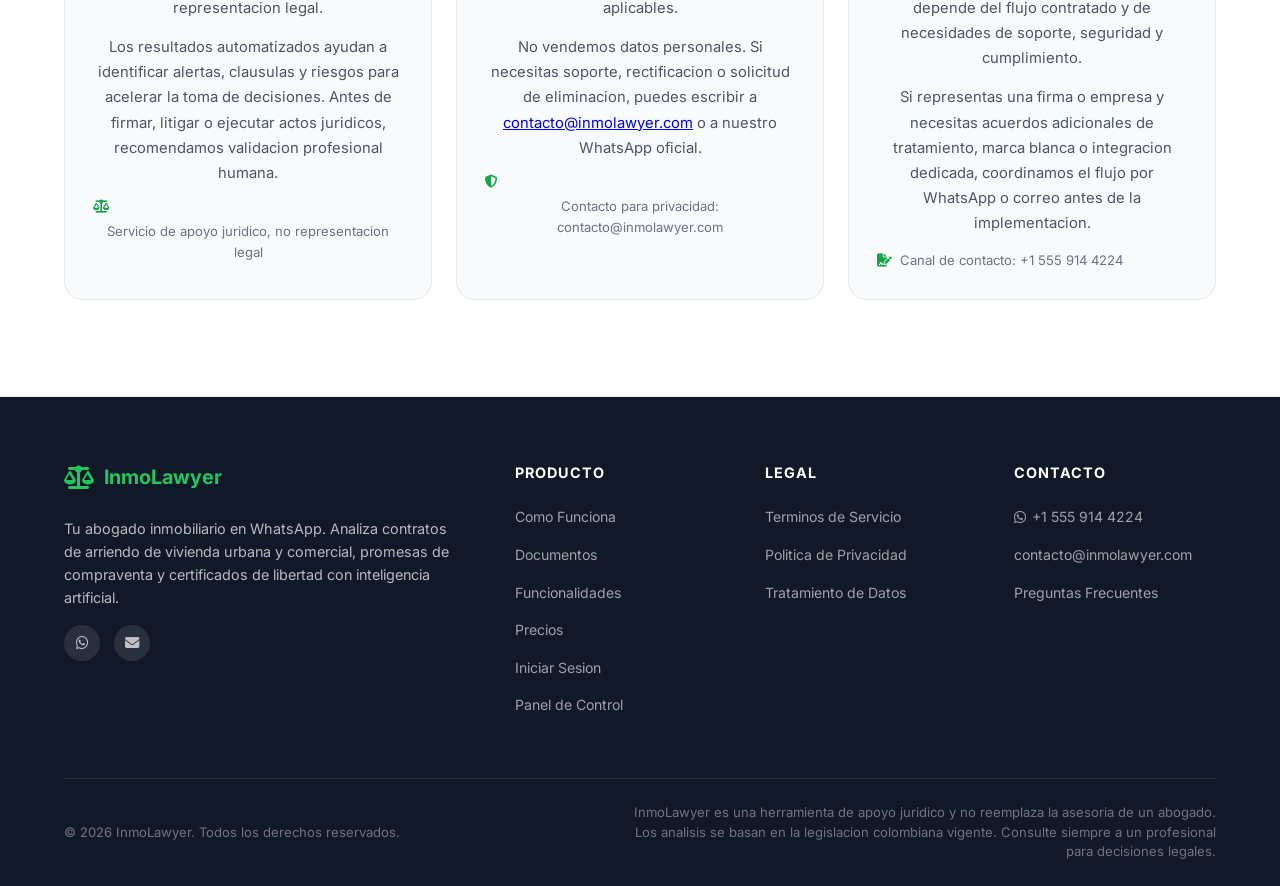
==== commit 1ba2f397: "fix: update display text of WhatsApp number to Kapso (+1 555 914 4224) Co-Authored-By: Claude Opus 4" ====
--- a/index.html
+++ b/index.html
@@ -95,7 +95,7 @@
         {
           "@type": "Question",
           "name": "Como envio mi documento por WhatsApp?",
-          "acceptedAnswer": { "@type": "Answer", "text": "Solo abre WhatsApp, busca el numero de InmoLawyer (+57 333 712 4882) y envia una foto o PDF de tu contrato de arriendo, promesa de compraventa o certificado de libertad. Recibiras el analisis en menos de 30 segundos." }
+          "acceptedAnswer": { "@type": "Answer", "text": "Solo abre WhatsApp, busca el numero de InmoLawyer (+1 555 914 4224) y envia una foto o PDF de tu contrato de arriendo, promesa de compraventa o certificado de libertad. Recibiras el analisis en menos de 30 segundos." }
         },
         {
           "@type": "Question",
@@ -1794,7 +1794,7 @@
                     </button>
                     <div class="faq-answer" id="faq-answer-1" role="region" aria-labelledby="faq-question-1" aria-hidden="true">
                         <div class="faq-answer-inner">
-                            Solo abre WhatsApp, busca el numero de InmoLawyer (+57 333 712 4882) o haz clic en cualquier boton verde de esta pagina. Envia una foto clara o el archivo PDF de tu contrato de arriendo, promesa de compraventa o certificado de libertad. Recibiras el analisis en menos de 30 segundos.
+                            Solo abre WhatsApp, busca el numero de InmoLawyer (+1 555 914 4224) o haz clic en cualquier boton verde de esta pagina. Envia una foto clara o el archivo PDF de tu contrato de arriendo, promesa de compraventa o certificado de libertad. Recibiras el analisis en menos de 30 segundos.
                         </div>
                     </div>
                 </div>
@@ -1928,7 +1928,7 @@
                     <p>Si representas una firma o empresa y necesitas acuerdos adicionales de tratamiento, marca blanca o integracion dedicada, coordinamos el flujo por WhatsApp o correo antes de la implementacion.</p>
                     <div class="legal-meta">
                         <i class="fas fa-file-signature"></i>
-                        <span>Canal de contacto: +57 333 712 4882</span>
+                        <span>Canal de contacto: +1 555 914 4224</span>
                     </div>
                 </article>
             </div>
@@ -1975,7 +1975,7 @@
                 <div class="footer-col">
                     <h4>Contacto</h4>
                     <ul>
-                        <li><a href="https://wa.me/15559144224?text=Hola%2C%20quiero%20analizar%20mi%20documento%20inmobiliario" target="_blank" rel="noopener noreferrer" data-cta-location="footer_contact_whatsapp"><i class="fab fa-whatsapp" style="margin-right:6px"></i>+57 333 712 4882</a></li>
+                        <li><a href="https://wa.me/15559144224?text=Hola%2C%20quiero%20analizar%20mi%20documento%20inmobiliario" target="_blank" rel="noopener noreferrer" data-cta-location="footer_contact_whatsapp"><i class="fab fa-whatsapp" style="margin-right:6px"></i>+1 555 914 4224</a></li>
                         <li><a href="mailto:contacto@inmolawyer.com">contacto@inmolawyer.com</a></li>
                         <li><a href="#faq">Preguntas Frecuentes</a></li>
                     </ul>
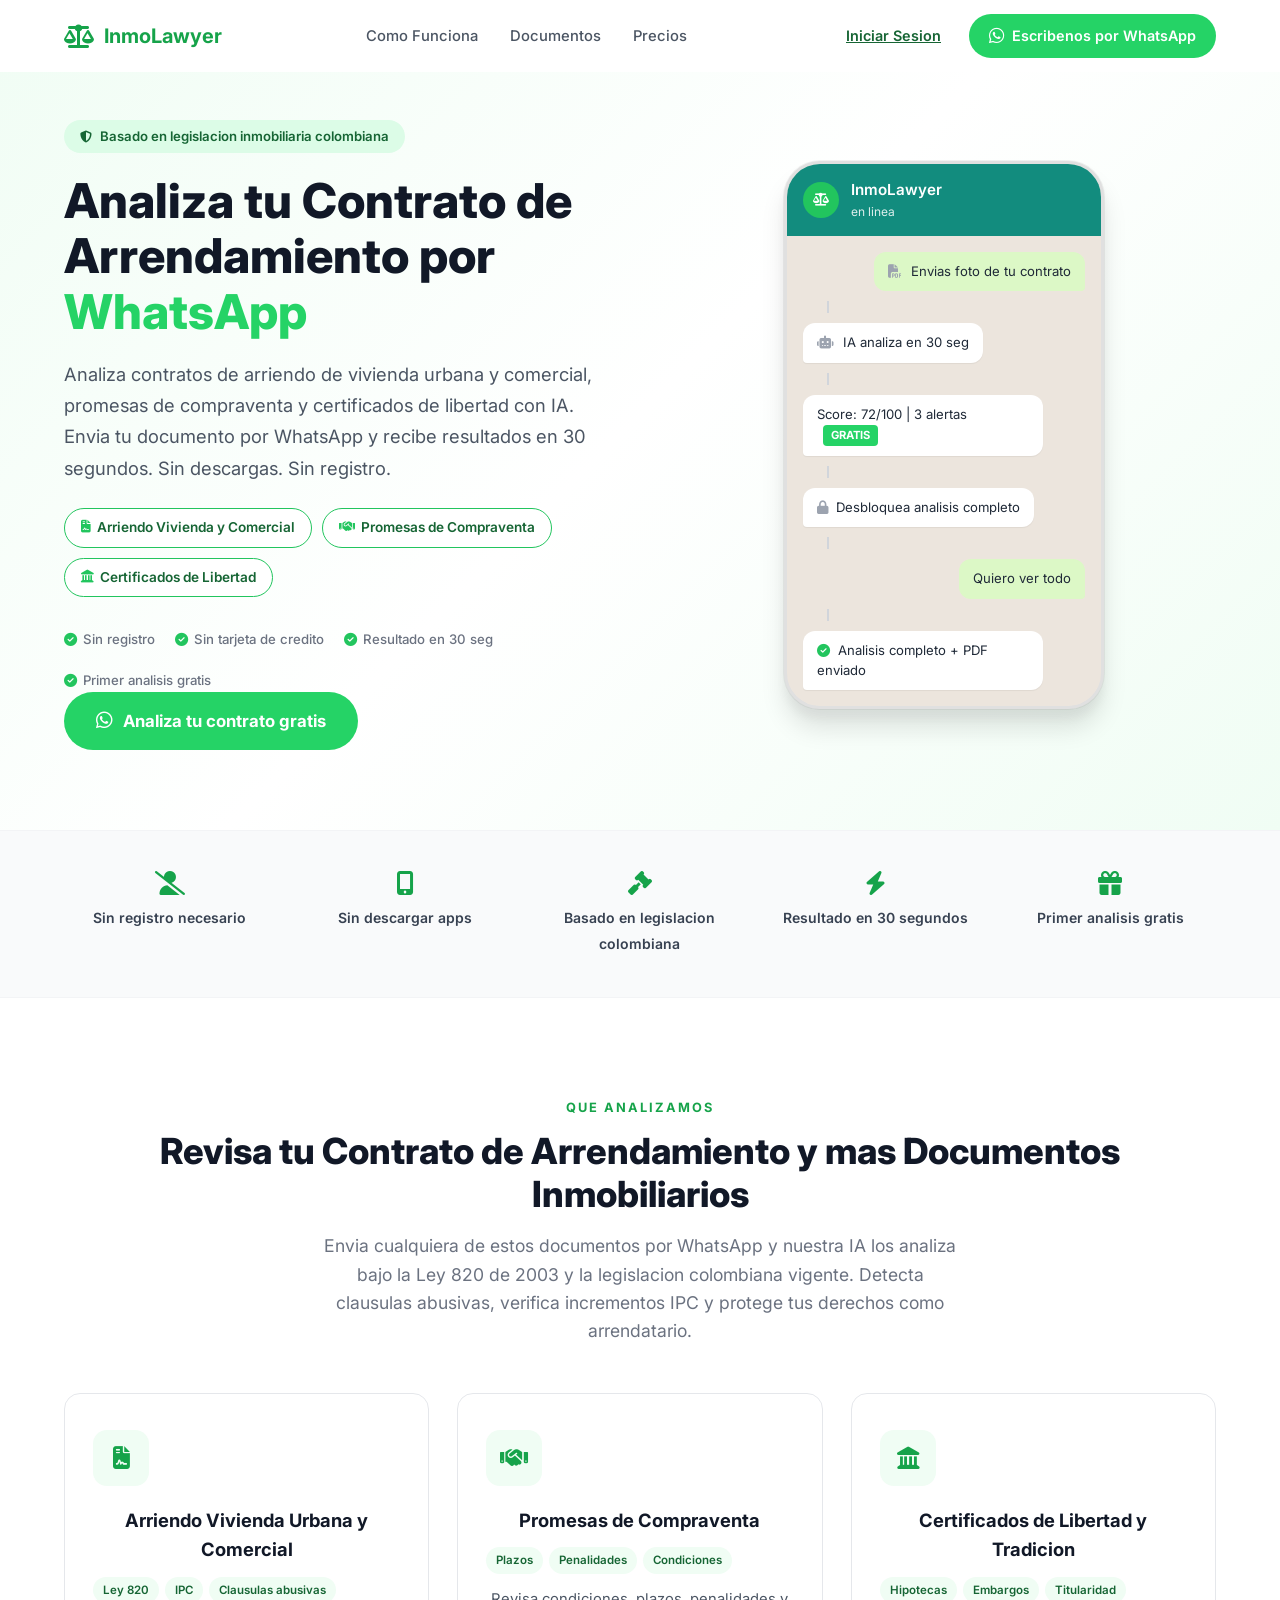
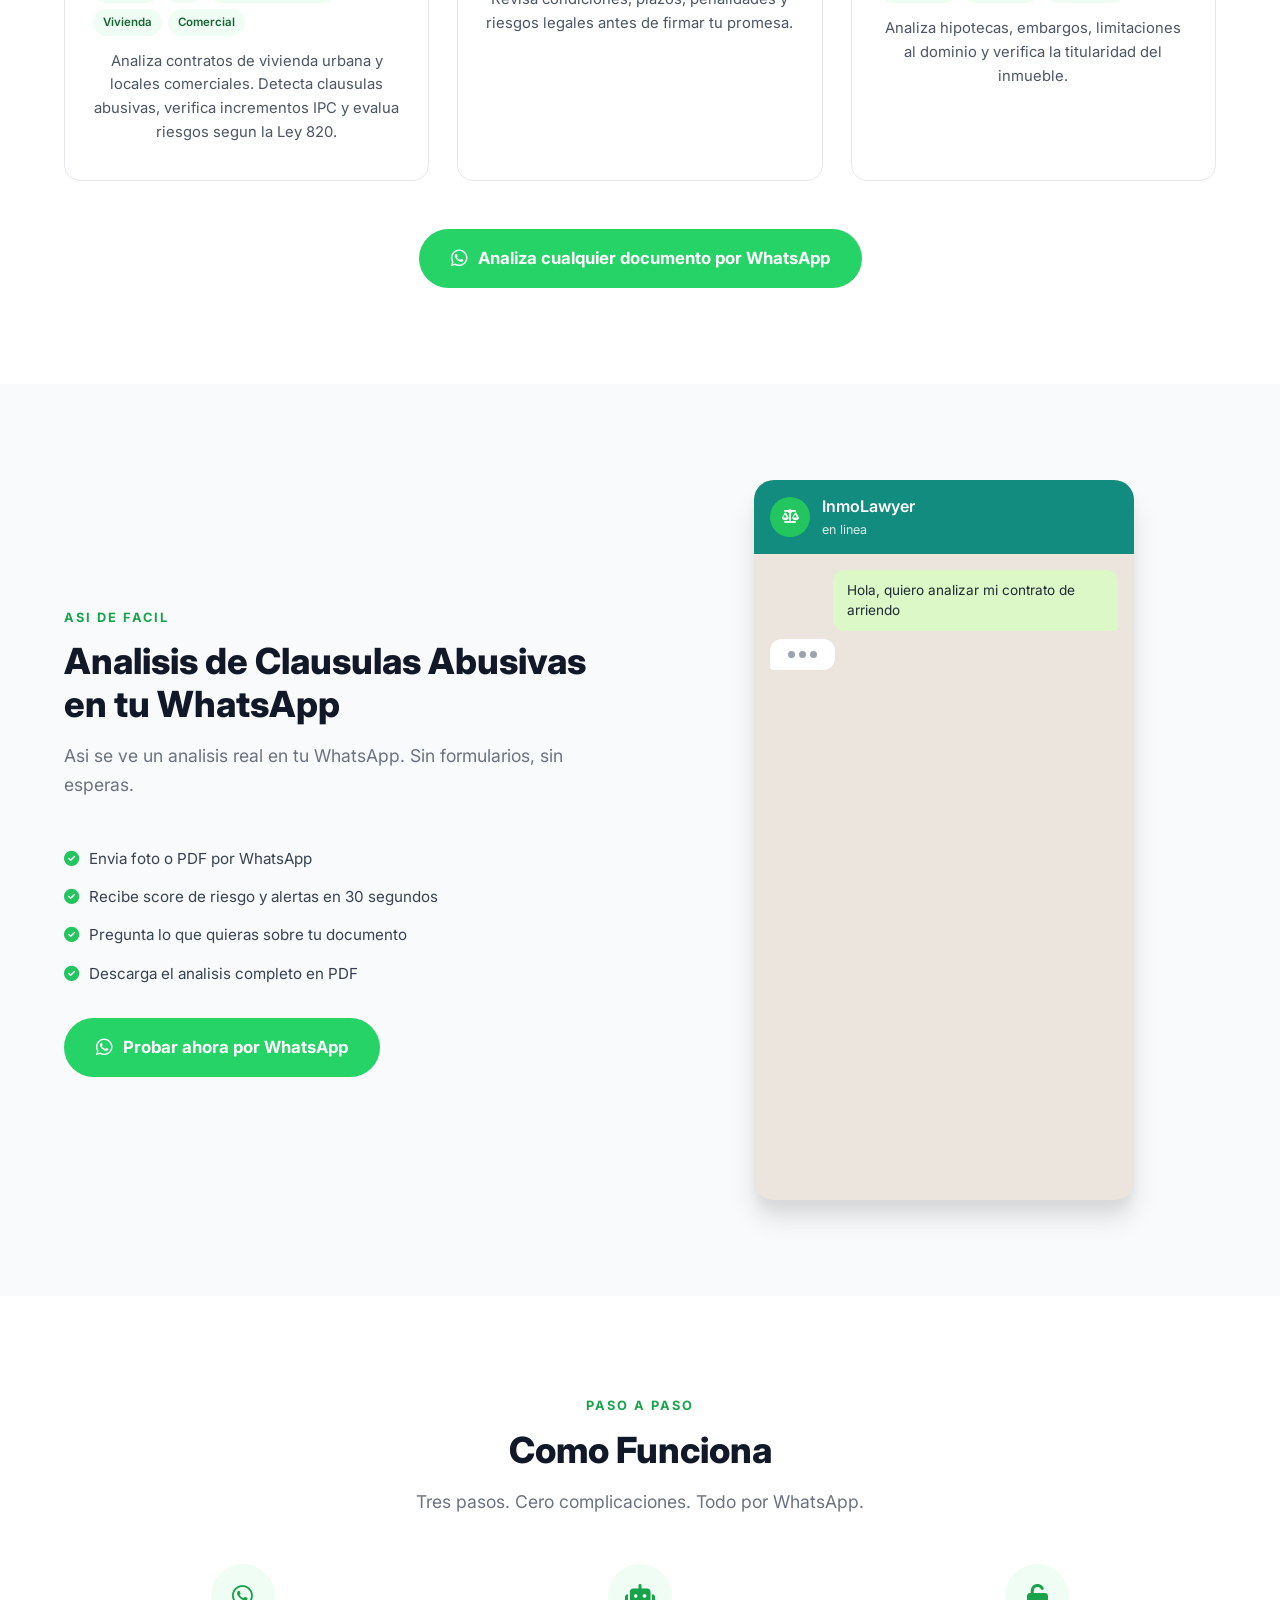
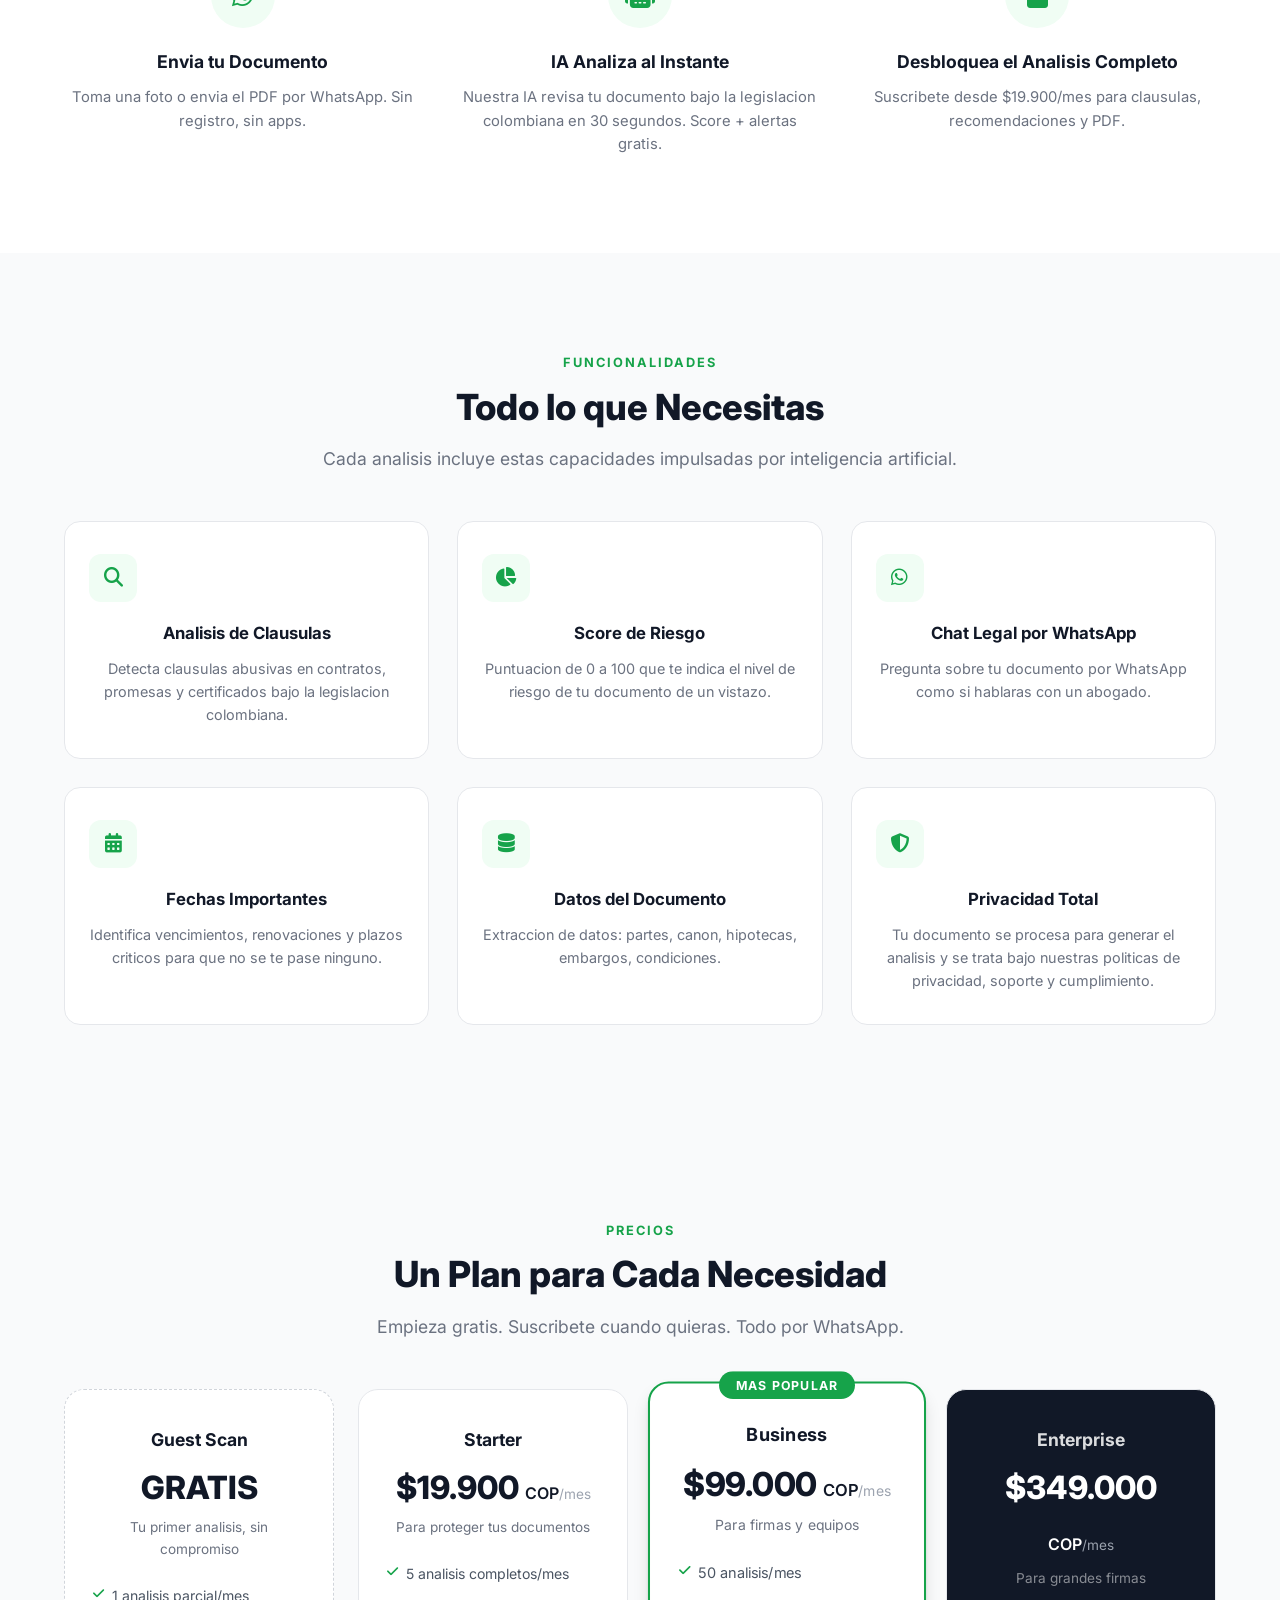
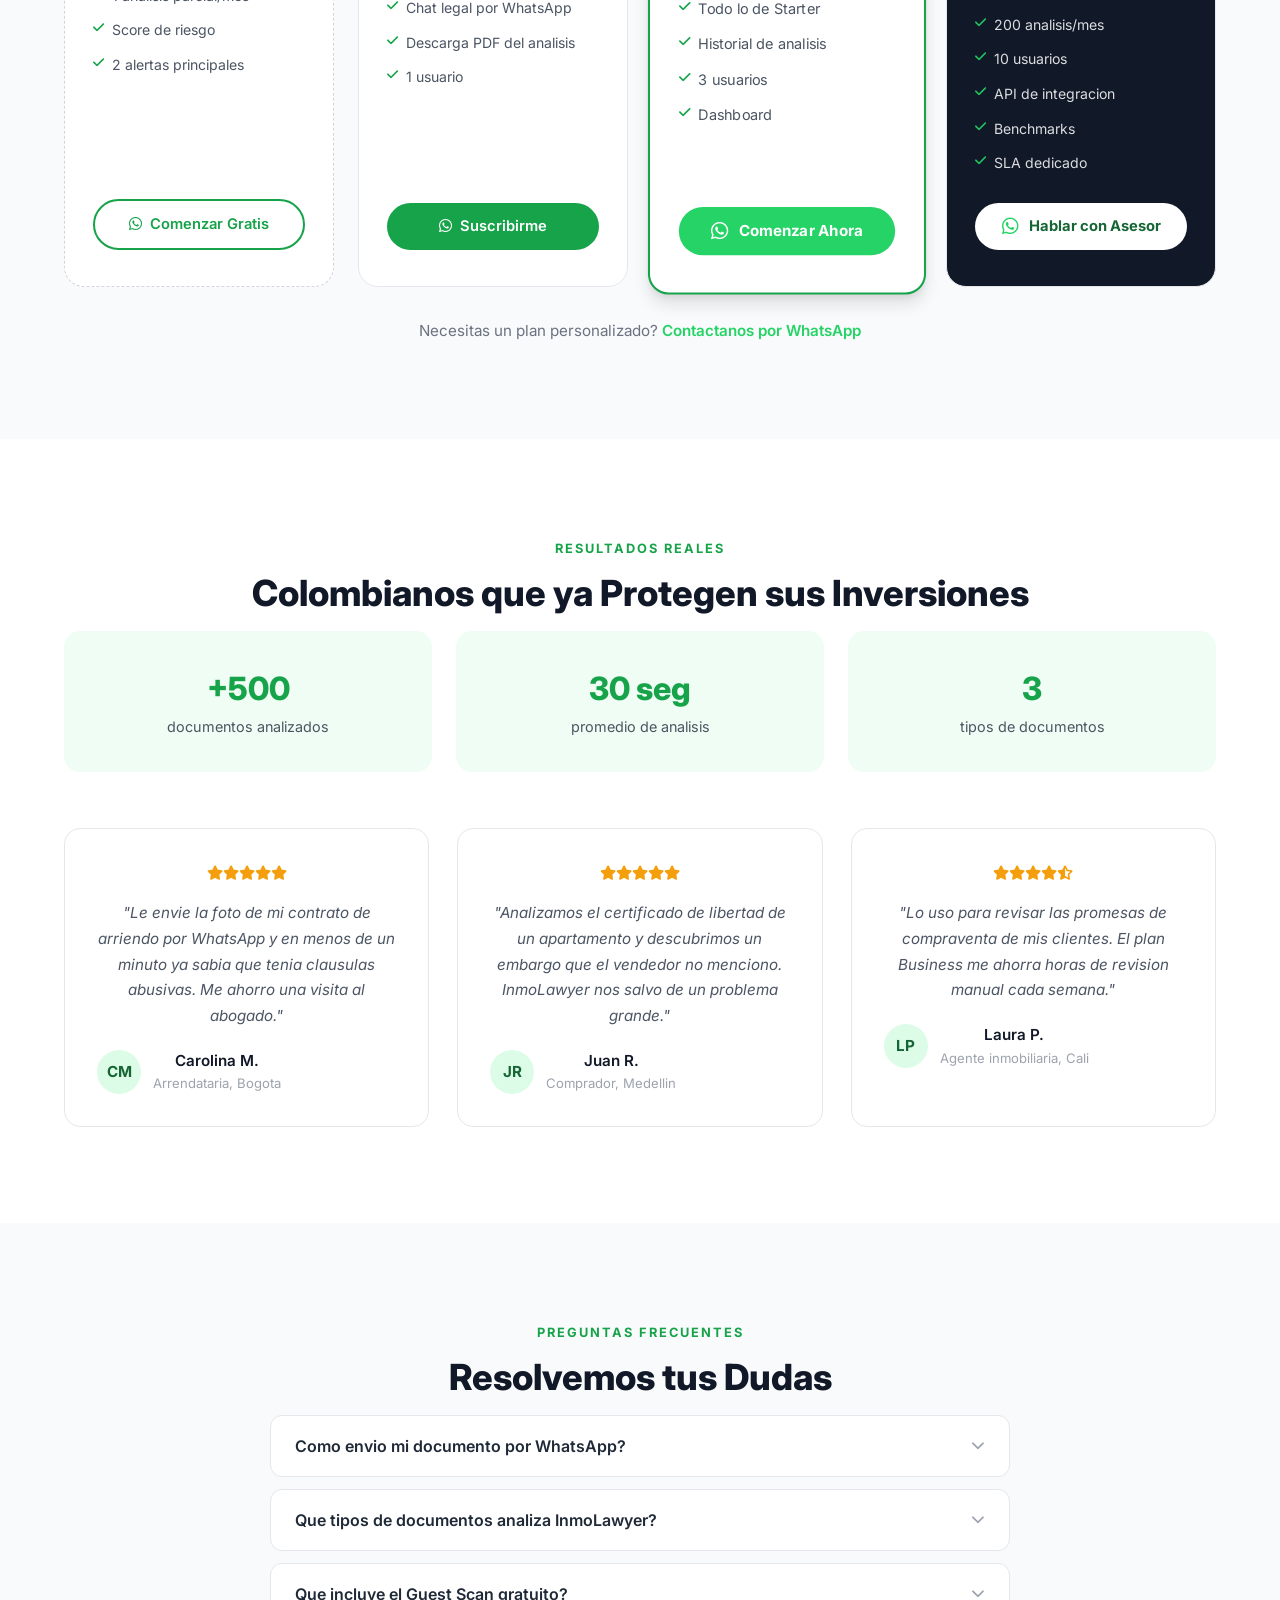
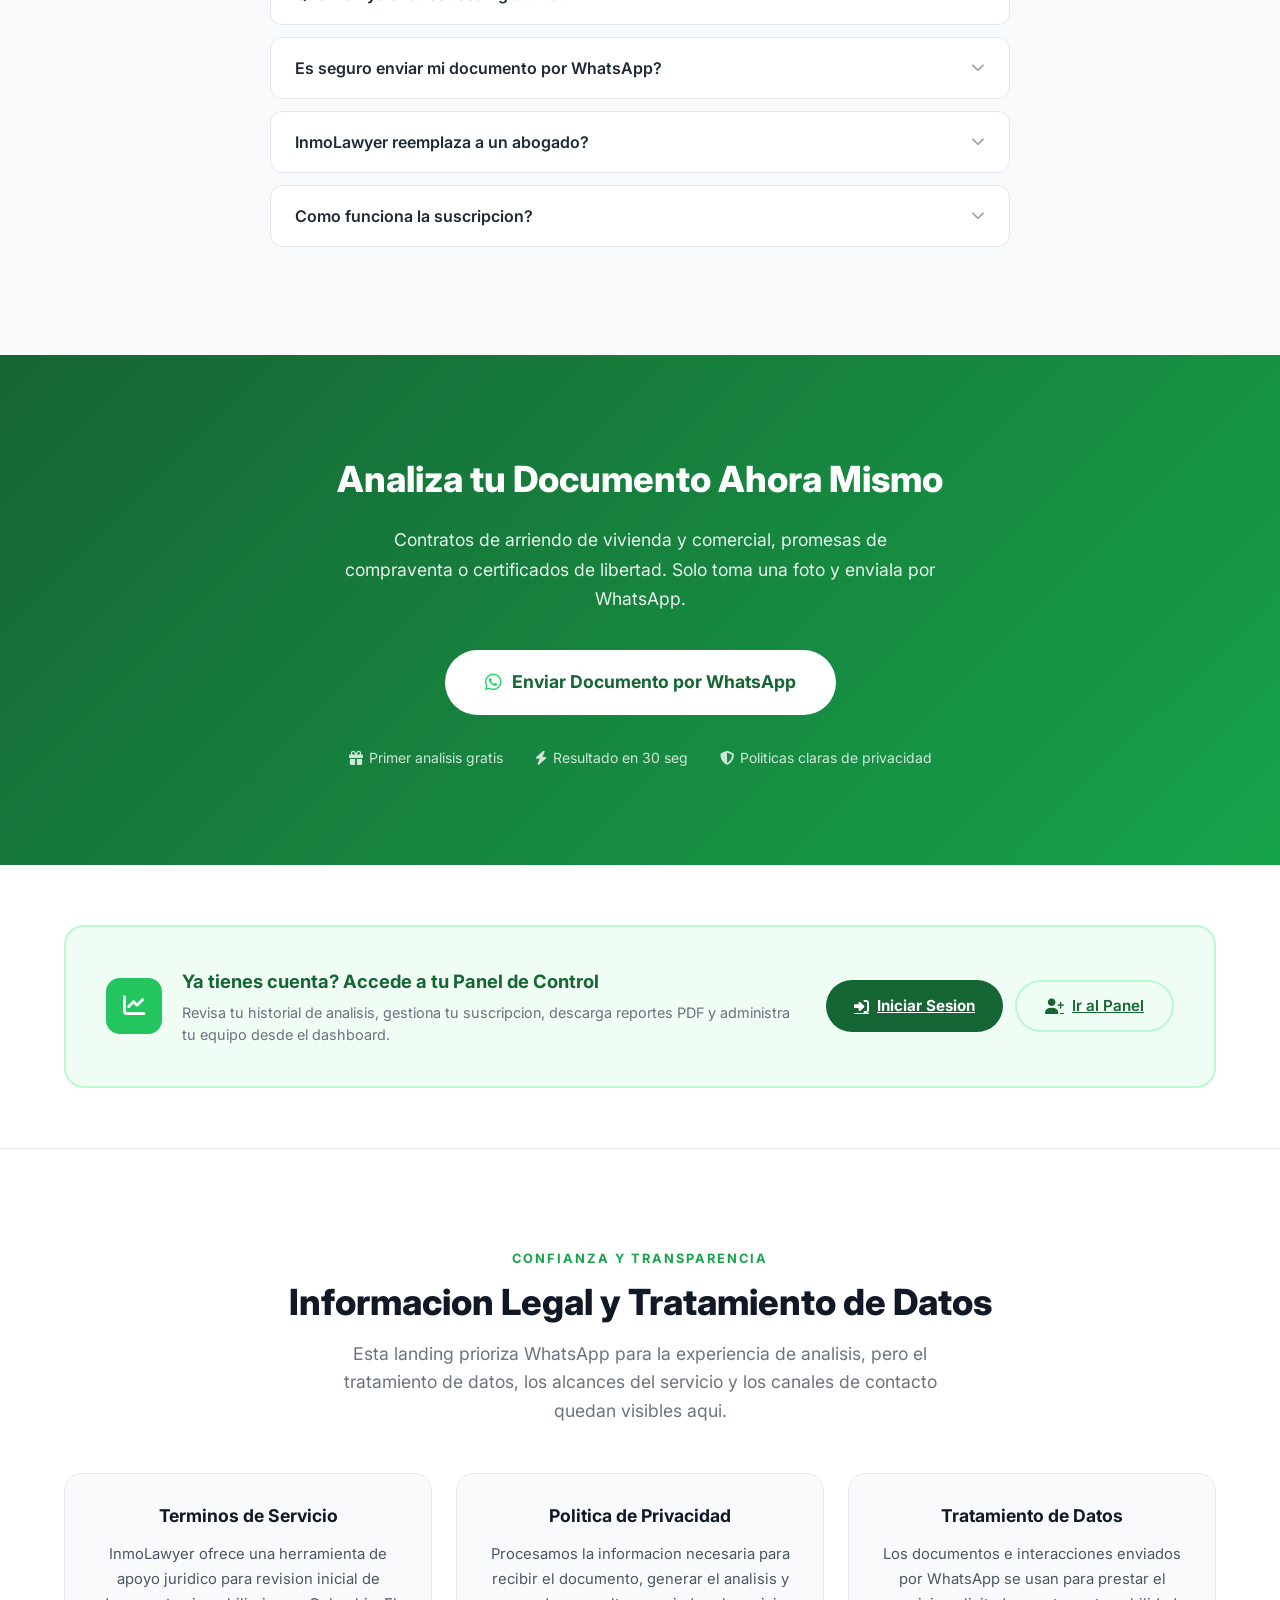
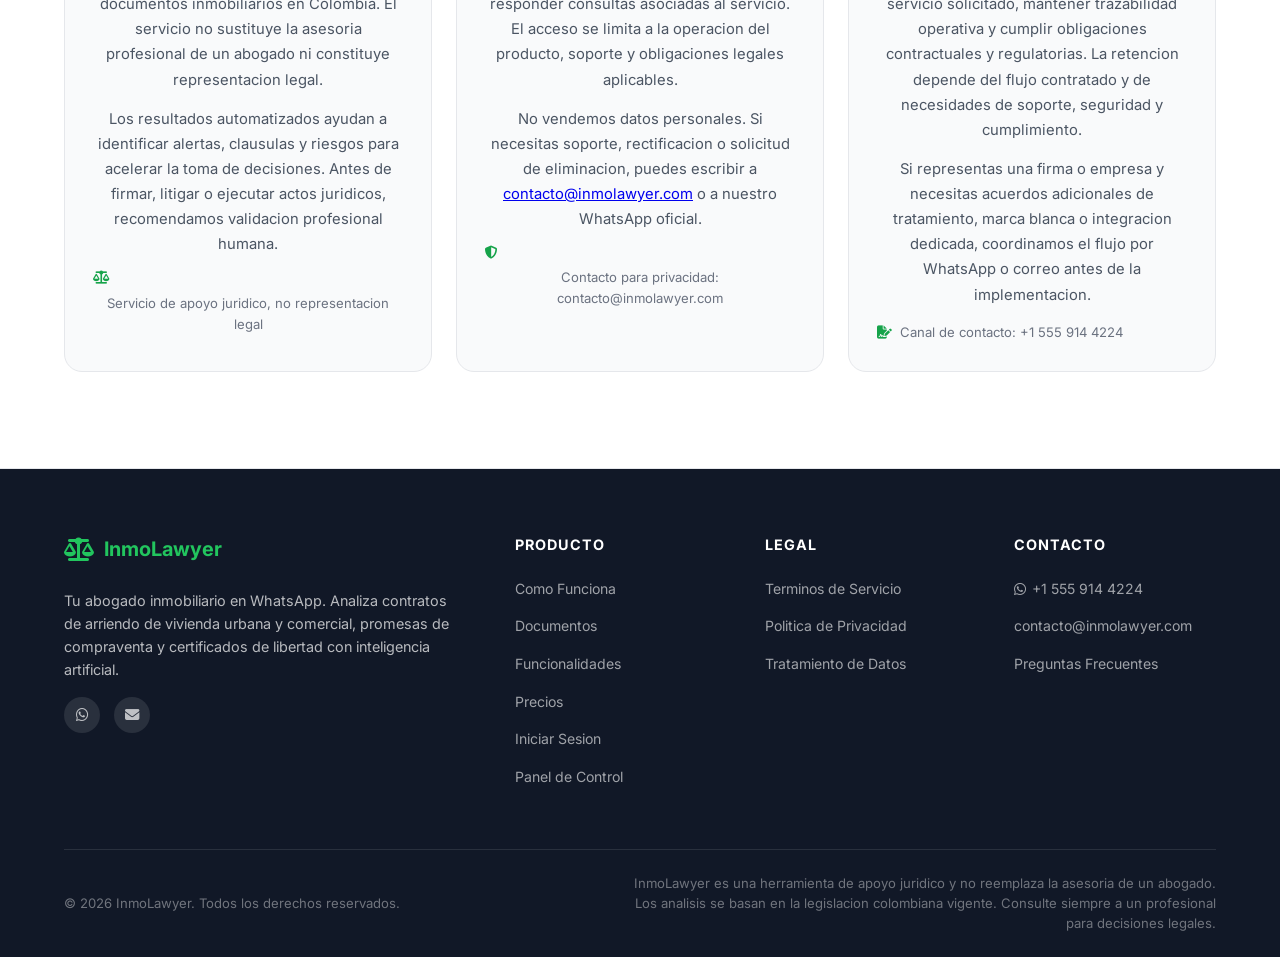
==== commit d6271c56: "fix: unify domain to inmo.tools + SEO/CRO landing optimizations - Replace all inmolawyer.surge.sh re" ====
--- a/index.html
+++ b/index.html
@@ -3,8 +3,8 @@
 <head>
     <meta charset="UTF-8">
     <meta name="viewport" content="width=device-width, initial-scale=1.0">
-    <title>Analiza Documentos Inmobiliarios por WhatsApp con IA | InmoLawyer</title>
-    <meta name="description" content="Analiza contratos de arriendo de vivienda urbana y comercial, promesas de compraventa y certificados de libertad con IA por WhatsApp. Resultado en 30 segundos. Sin descargas. Sin registro.">
+    <title>Analizar Contrato de Arrendamiento con IA | InmoLawyer</title>
+    <meta name="description" content="Analiza tu contrato de arrendamiento en 30 segundos con IA basada en Ley 820. Detecta clausulas abusivas e incrementos ilegales. Primer analisis gratis.">
     <meta name="robots" content="index, follow">
     <meta name="author" content="InmoLawyer">
     <meta name="keywords" content="analizar contrato arriendo whatsapp, promesa compraventa colombia, certificado libertad tradicion, abogado inmobiliario IA, clausulas abusivas arrendamiento, ley 820 colombia, revision documento inmobiliario, arriendo bogota">
@@ -125,6 +125,35 @@
       ]
     }
     </script>
+    <script type="application/ld+json">
+    {
+      "@context": "https://schema.org",
+      "@type": "HowTo",
+      "name": "Como analizar tu contrato de arrendamiento con InmoLawyer",
+      "description": "Analiza tu contrato de arriendo en 3 pasos por WhatsApp con inteligencia artificial basada en la Ley 820 de Colombia.",
+      "step": [
+        {
+          "@type": "HowToStep",
+          "position": 1,
+          "name": "Envia tu documento",
+          "text": "Abre WhatsApp y envia una foto o PDF de tu contrato de arrendamiento al numero de InmoLawyer."
+        },
+        {
+          "@type": "HowToStep",
+          "position": 2,
+          "name": "IA analiza al instante",
+          "text": "Nuestra inteligencia artificial analiza tu documento en 30 segundos, detectando clausulas abusivas y verificando cumplimiento de la Ley 820."
+        },
+        {
+          "@type": "HowToStep",
+          "position": 3,
+          "name": "Recibe tu analisis completo",
+          "text": "Recibe un score de riesgo, alertas detalladas y recomendaciones legales directamente en tu WhatsApp. Descarga el informe en PDF."
+        }
+      ],
+      "totalTime": "PT30S"
+    }
+    </script>
 
     <!-- Google Fonts -->
     <link rel="preconnect" href="https://fonts.googleapis.com">
@@ -1326,6 +1355,9 @@
             }
         }
     </style>
+
+    <!-- Analytics -->
+    <script defer data-domain="inmo.tools" src="https://plausible.io/js/script.js"></script>
 </head>
 <body id="top">
 
@@ -1367,7 +1399,7 @@
                     <i class="fas fa-shield-halved"></i>
                     Basado en legislacion inmobiliaria colombiana
                 </div>
-                <h1>Tu Abogado Inmobiliario en <span>WhatsApp</span></h1>
+                <h1>Analiza tu Contrato de Arrendamiento por <span>WhatsApp</span></h1>
                 <p class="hero-subtitle">
                     Analiza contratos de arriendo de vivienda urbana y comercial, promesas de compraventa y certificados de libertad con IA. Envia tu documento por WhatsApp y recibe resultados en 30 segundos. Sin descargas. Sin registro.
                 </p>
@@ -1376,16 +1408,16 @@
                     <span class="hero-pill"><i class="fas fa-handshake"></i> Promesas de Compraventa</span>
                     <span class="hero-pill"><i class="fas fa-landmark"></i> Certificados de Libertad</span>
                 </div>
-                <a href="https://wa.me/15559144224?text=Hola%2C%20quiero%20analizar%20mi%20documento%20inmobiliario" class="btn-wa" target="_blank" rel="noopener noreferrer" data-cta-location="hero_primary">
-                    <i class="fab fa-whatsapp"></i>
-                    Envia tu documento por WhatsApp
-                </a>
                 <div class="hero-trust">
                     <span class="hero-trust-item"><i class="fas fa-check-circle"></i> Sin registro</span>
-                    <span class="hero-trust-item"><i class="fas fa-check-circle"></i> Sin descargas</span>
+                    <span class="hero-trust-item"><i class="fas fa-check-circle"></i> Sin tarjeta de credito</span>
                     <span class="hero-trust-item"><i class="fas fa-check-circle"></i> Resultado en 30 seg</span>
                     <span class="hero-trust-item"><i class="fas fa-check-circle"></i> Primer analisis gratis</span>
                 </div>
+                <a href="https://wa.me/15559144224?text=Hola%2C%20quiero%20analizar%20mi%20contrato%20de%20arrendamiento" class="btn-wa" target="_blank" rel="noopener noreferrer" data-cta-location="hero_primary">
+                    <i class="fab fa-whatsapp"></i>
+                    Analiza tu contrato gratis
+                </a>
             </div>
 
             <div class="hero-right">
@@ -1459,8 +1491,8 @@
     <section class="section" id="documentos">
         <div class="container section-center">
             <span class="section-label">Que Analizamos</span>
-            <h2 class="section-title">Tres Documentos, Un Solo WhatsApp</h2>
-            <p class="section-subtitle">Envia cualquiera de estos documentos por WhatsApp y nuestra IA los analiza bajo la legislacion colombiana vigente.</p>
+            <h2 class="section-title">Revisa tu Contrato de Arrendamiento y mas Documentos Inmobiliarios</h2>
+            <p class="section-subtitle">Envia cualquiera de estos documentos por WhatsApp y nuestra IA los analiza bajo la Ley 820 de 2003 y la legislacion colombiana vigente. Detecta clausulas abusivas, verifica incrementos IPC y protege tus derechos como arrendatario.</p>
             <div class="doc-grid">
                 <div class="doc-card animate-in">
                     <div class="doc-card-icon"><i class="fas fa-file-contract"></i></div>
@@ -1507,7 +1539,7 @@
         <div class="container">
             <div class="demo-left">
                 <span class="section-label">Asi de Facil</span>
-                <h2 class="section-title">Mira Como Funciona</h2>
+                <h2 class="section-title">Analisis de Clausulas Abusivas en tu WhatsApp</h2>
                 <p class="section-subtitle">Asi se ve un analisis real en tu WhatsApp. Sin formularios, sin esperas.</p>
                 <ul class="demo-checks">
                     <li><i class="fas fa-check-circle"></i> Envia foto o PDF por WhatsApp</li>
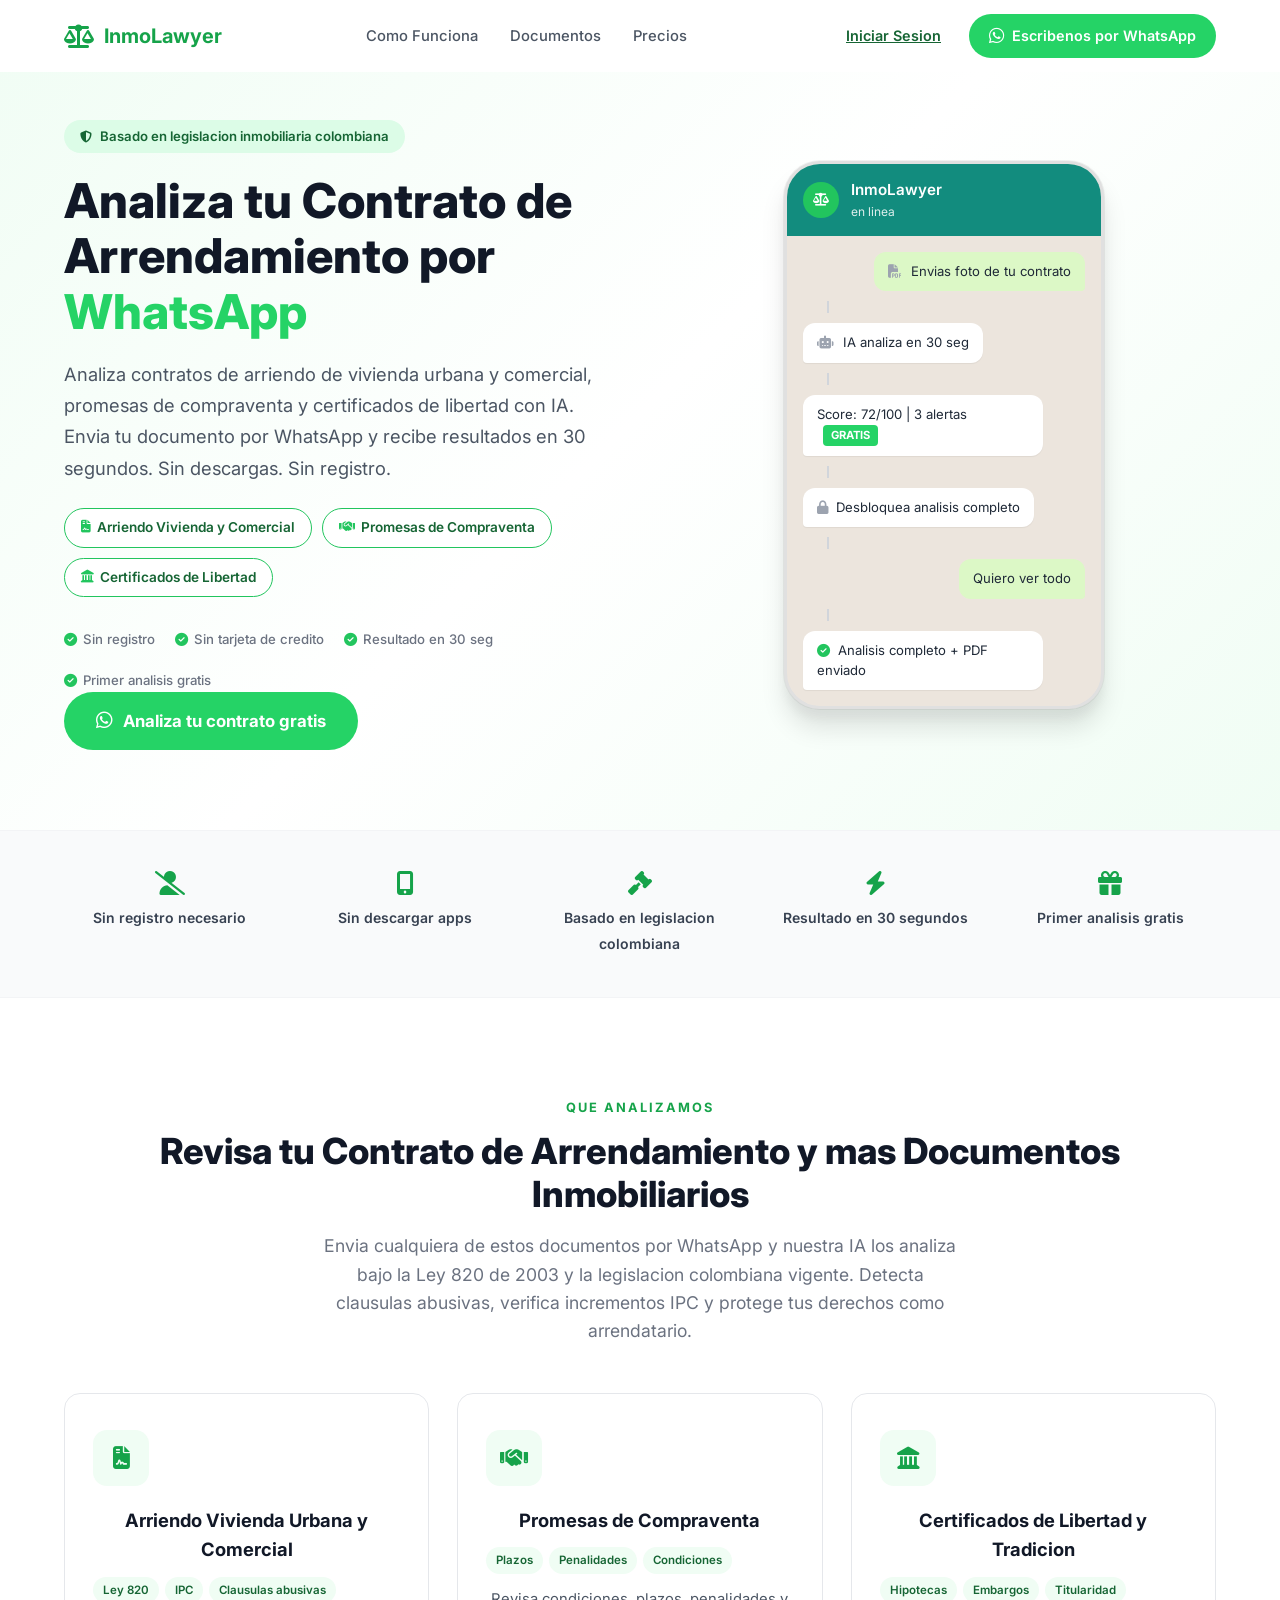
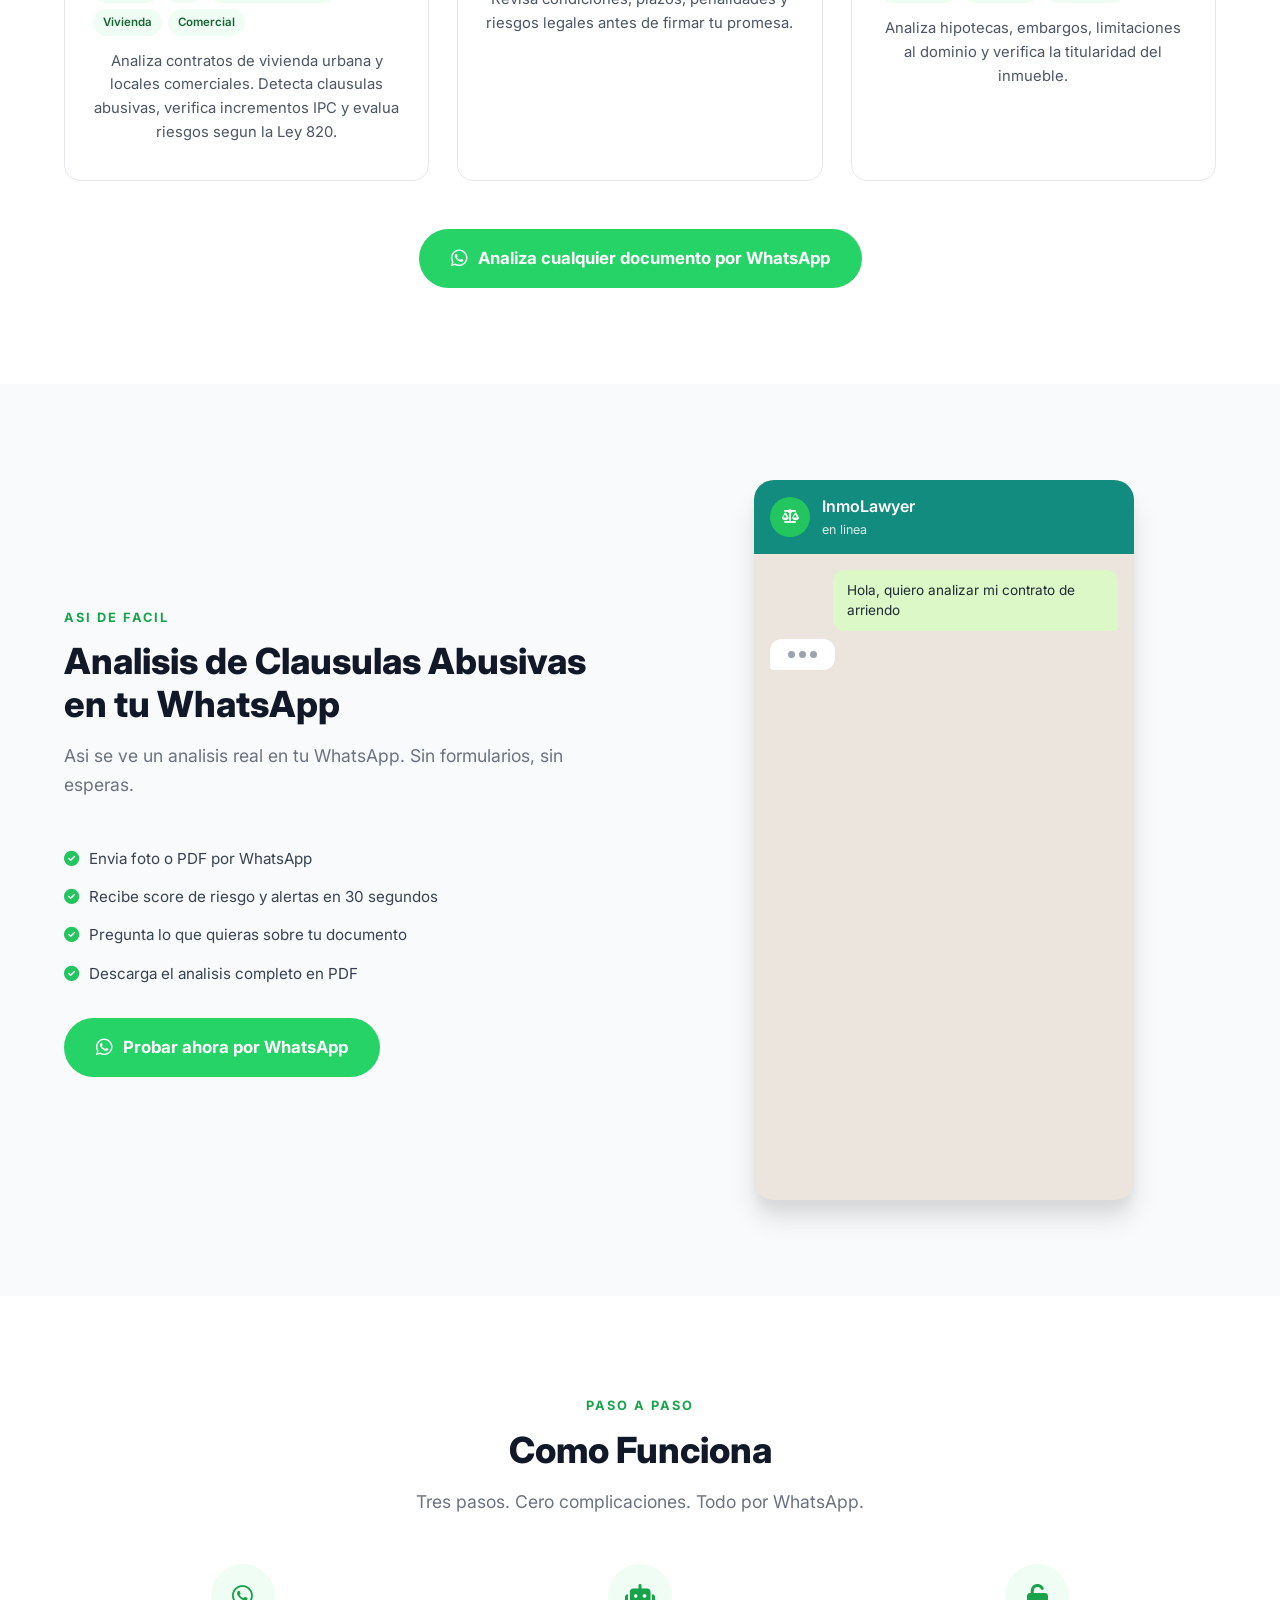
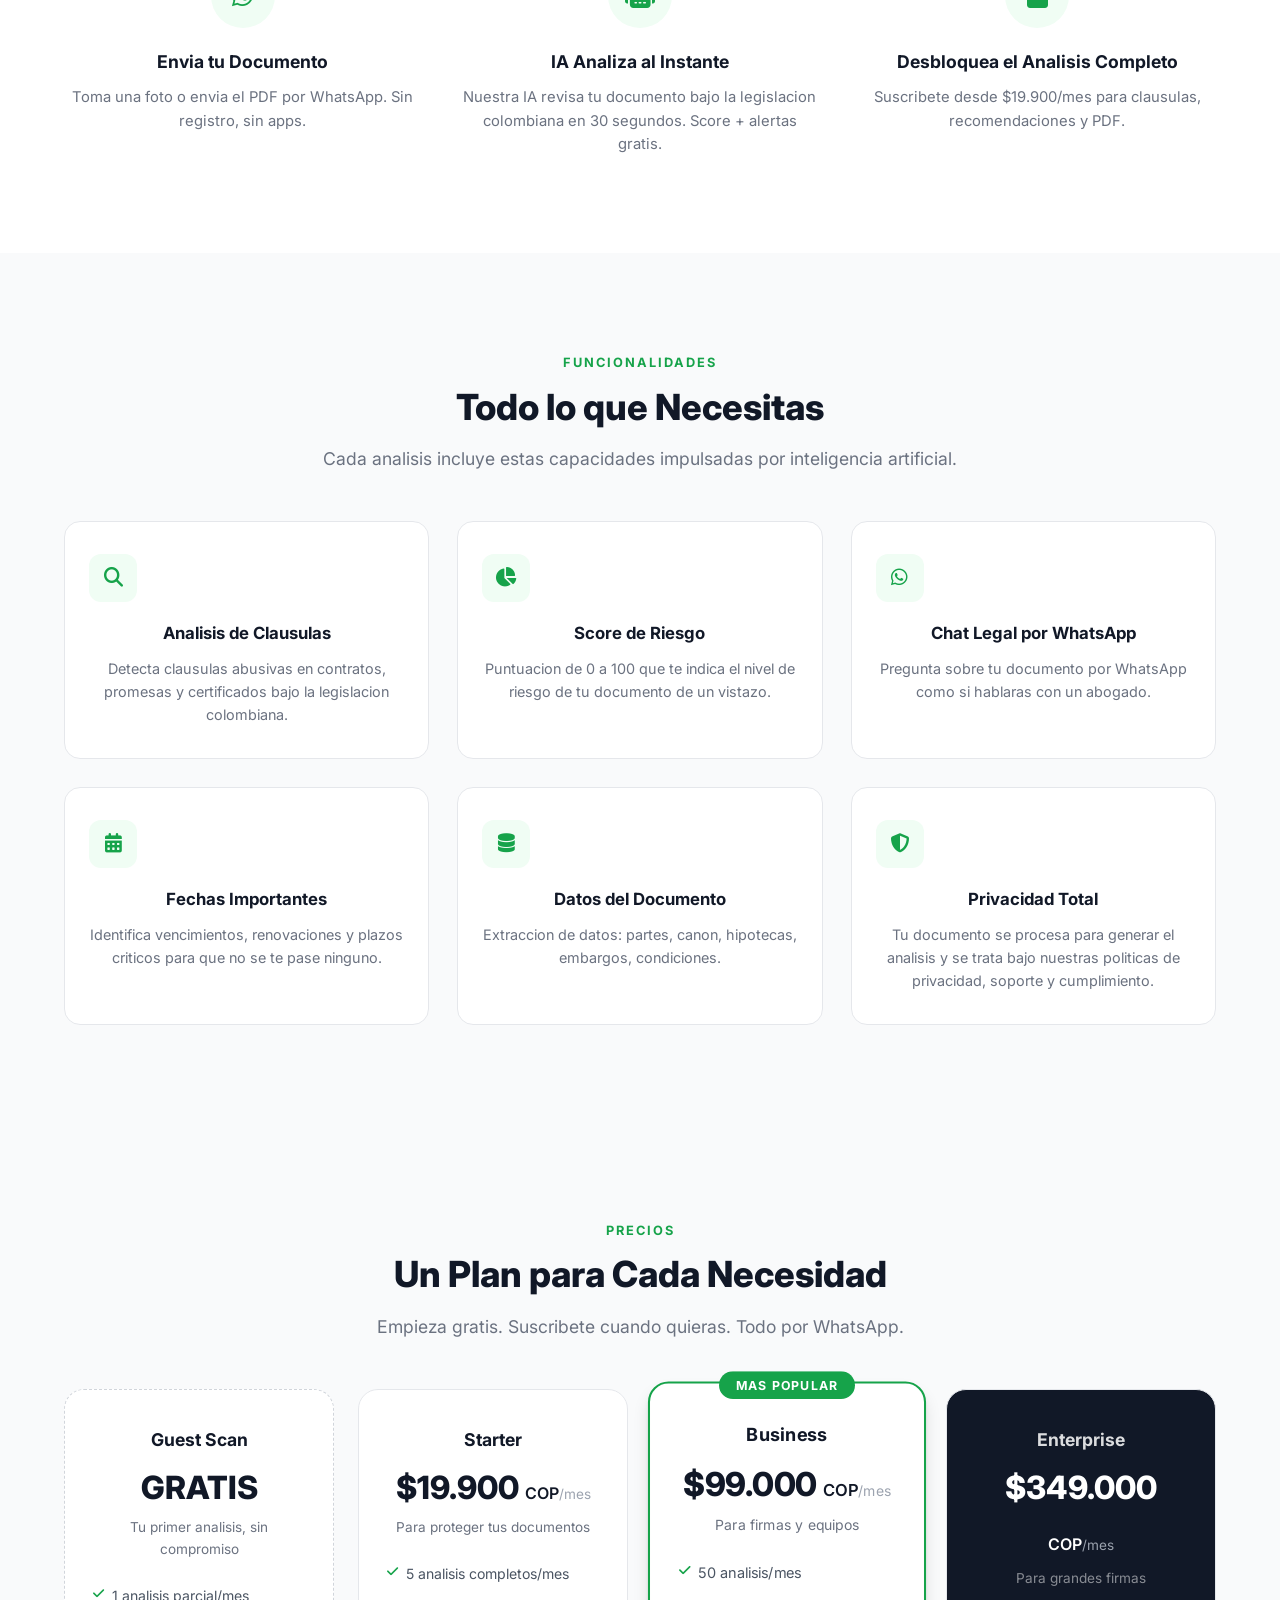
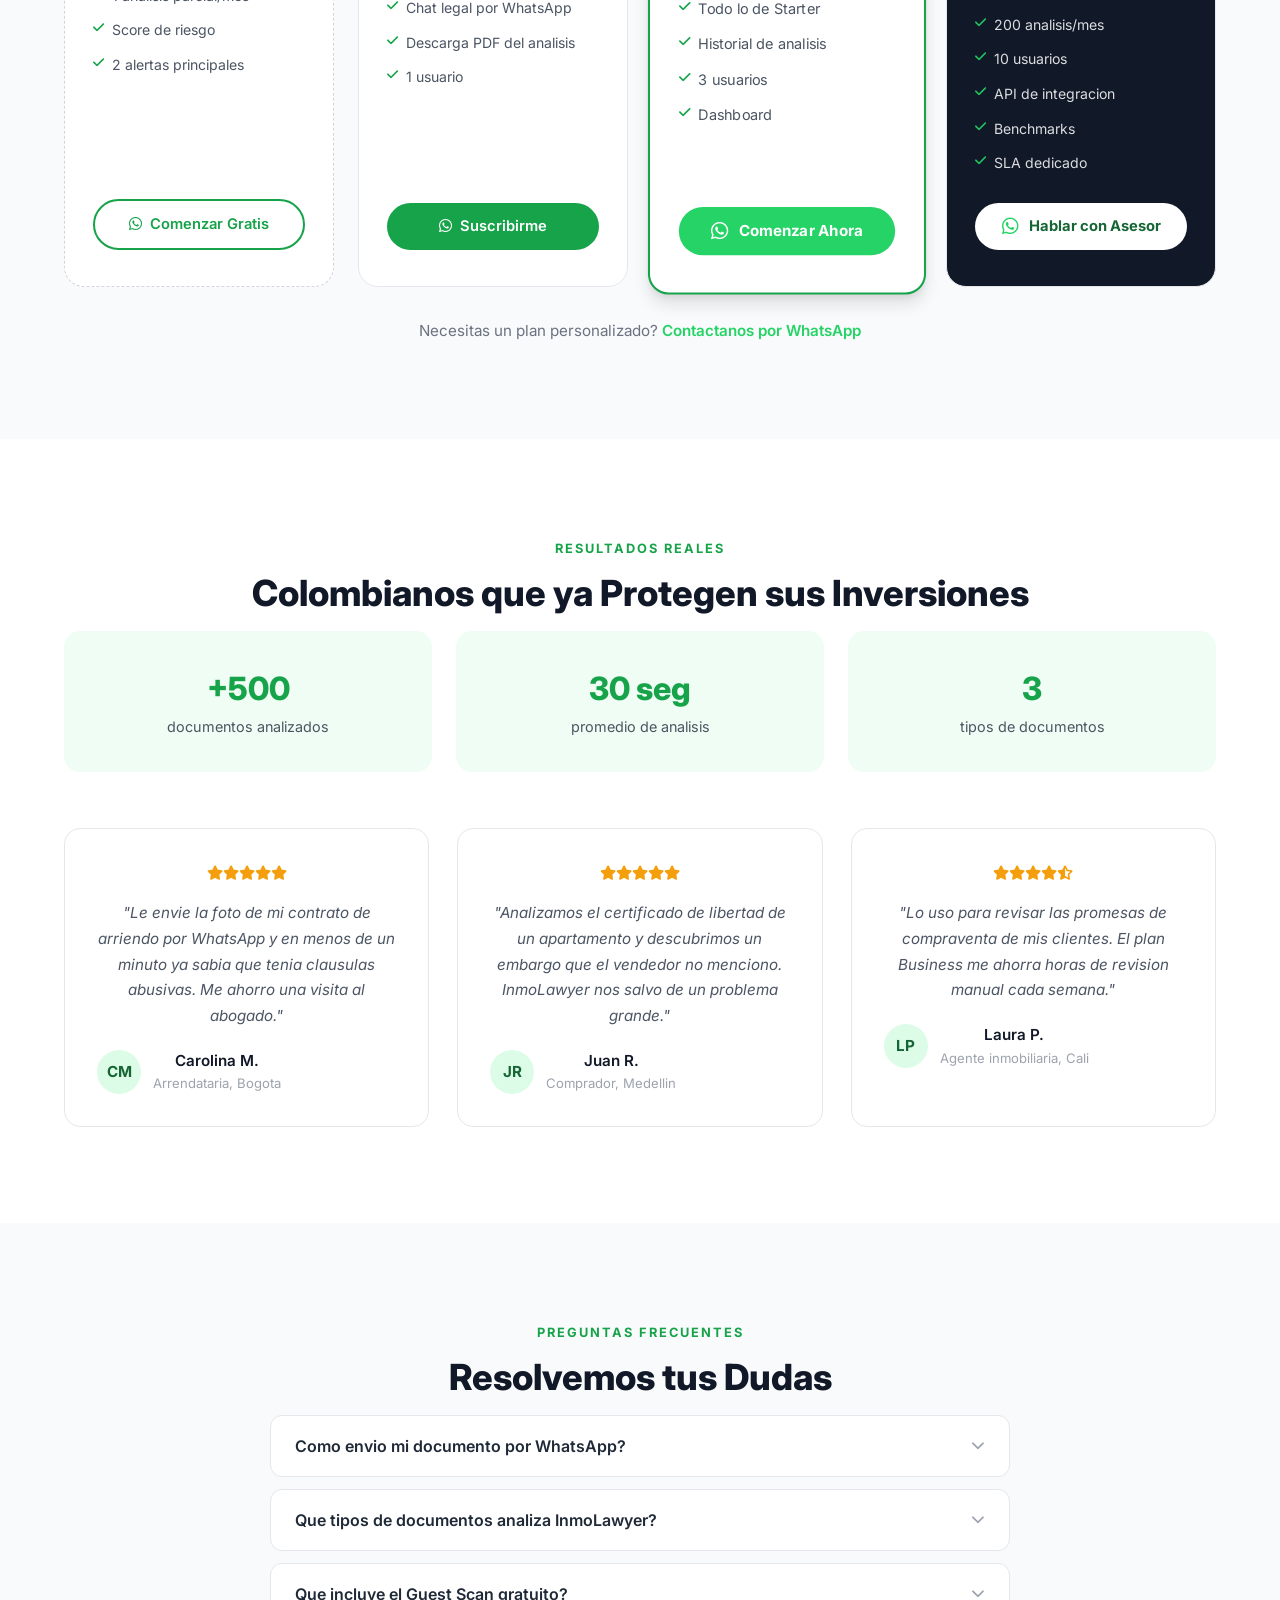
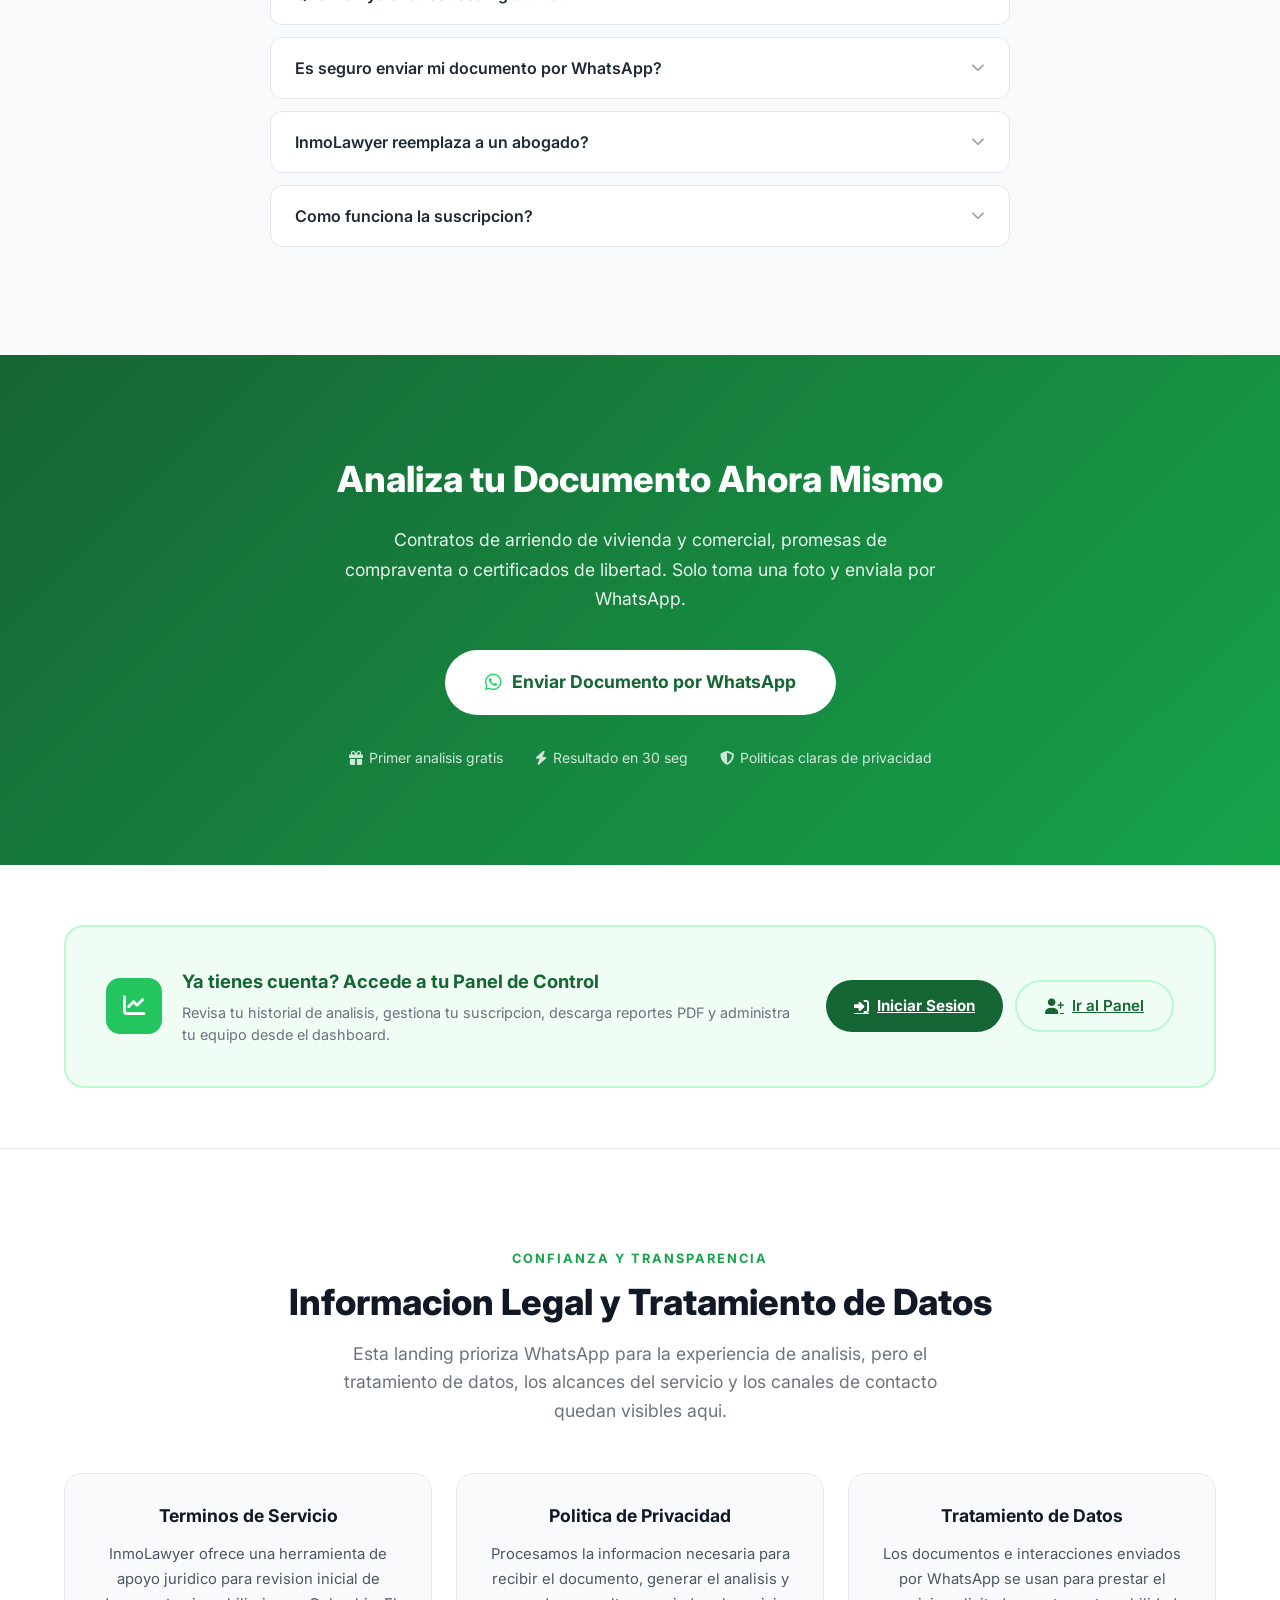
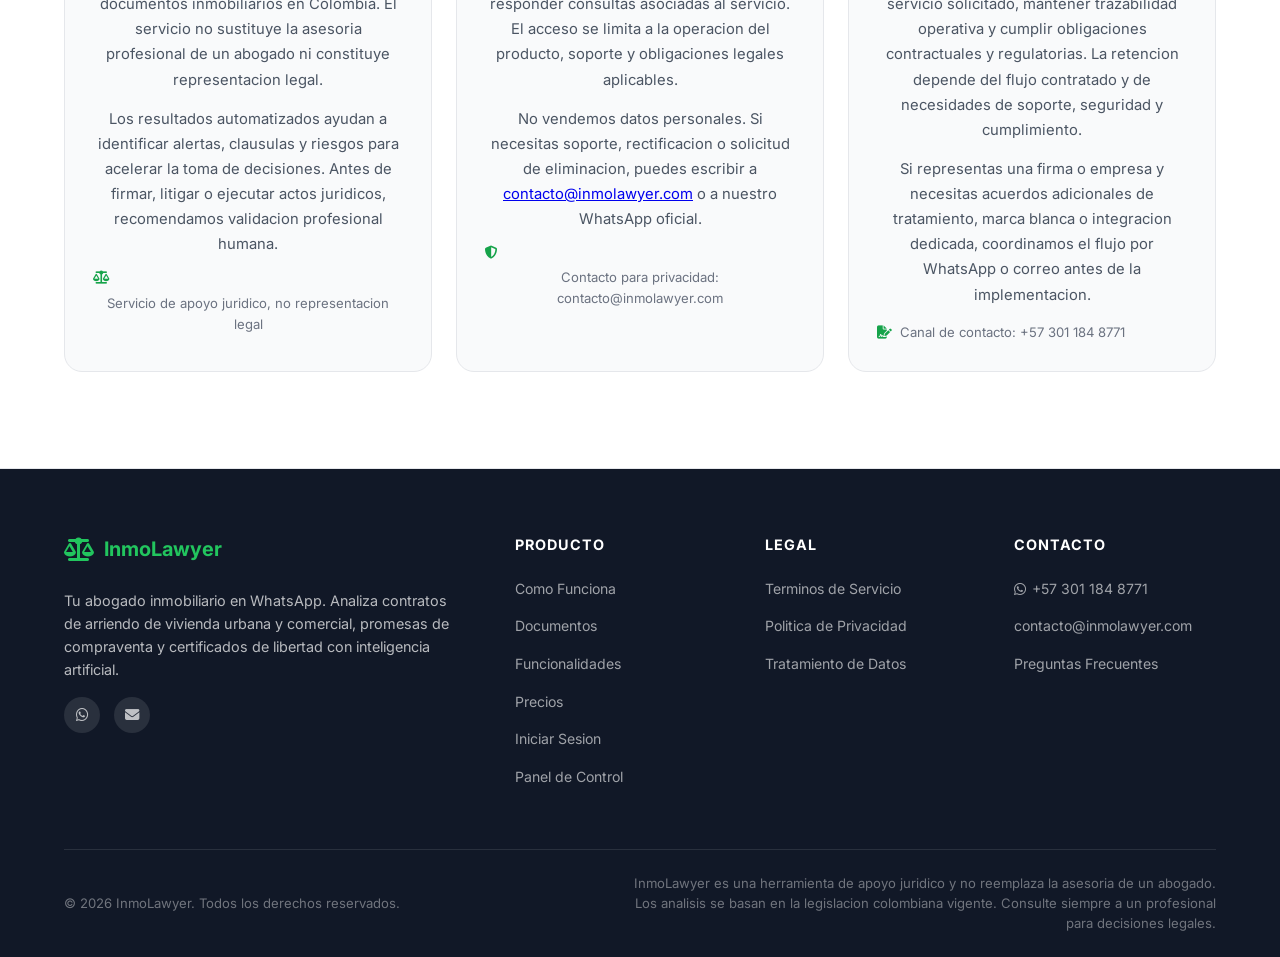
==== commit 379a399f: "fix: backend quality fixes — admin RPC bypass RLS, score thresholds, WhatsApp unification - Rewrite " ====
--- a/index.html
+++ b/index.html
@@ -81,8 +81,8 @@
       "contactPoint": {
         "@type": "ContactPoint",
         "contactType": "customer service",
-        "telephone": "+15559144224",
-        "url": "https://wa.me/15559144224",
+        "telephone": "+573011848771",
+        "url": "https://wa.me/573011848771",
         "availableLanguage": "Spanish"
       }
     }
@@ -95,7 +95,7 @@
         {
           "@type": "Question",
           "name": "Como envio mi documento por WhatsApp?",
-          "acceptedAnswer": { "@type": "Answer", "text": "Solo abre WhatsApp, busca el numero de InmoLawyer (+1 555 914 4224) y envia una foto o PDF de tu contrato de arriendo, promesa de compraventa o certificado de libertad. Recibiras el analisis en menos de 30 segundos." }
+          "acceptedAnswer": { "@type": "Answer", "text": "Solo abre WhatsApp, busca el numero de InmoLawyer (+57 301 184 8771) y envia una foto o PDF de tu contrato de arriendo, promesa de compraventa o certificado de libertad. Recibiras el analisis en menos de 30 segundos." }
         },
         {
           "@type": "Question",
@@ -1379,7 +1379,7 @@
             </ul>
             <div class="nav-actions">
                 <a href="/inmolawyer/app" class="nav-login">Iniciar Sesion</a>
-                <a href="https://wa.me/15559144224?text=Hola%2C%20quiero%20analizar%20mi%20documento%20inmobiliario" class="nav-wa-btn" target="_blank" rel="noopener noreferrer" data-cta-location="nav_primary" aria-label="Escribenos por WhatsApp">
+                <a href="https://wa.me/573011848771?text=Hola%2C%20quiero%20analizar%20mi%20documento%20inmobiliario" class="nav-wa-btn" target="_blank" rel="noopener noreferrer" data-cta-location="nav_primary" aria-label="Escribenos por WhatsApp">
                     <i class="fab fa-whatsapp"></i>
                     <span>Escribenos por WhatsApp</span>
                 </a>
@@ -1414,7 +1414,7 @@
                     <span class="hero-trust-item"><i class="fas fa-check-circle"></i> Resultado en 30 seg</span>
                     <span class="hero-trust-item"><i class="fas fa-check-circle"></i> Primer analisis gratis</span>
                 </div>
-                <a href="https://wa.me/15559144224?text=Hola%2C%20quiero%20analizar%20mi%20contrato%20de%20arrendamiento" class="btn-wa" target="_blank" rel="noopener noreferrer" data-cta-location="hero_primary">
+                <a href="https://wa.me/573011848771?text=Hola%2C%20quiero%20analizar%20mi%20contrato%20de%20arrendamiento" class="btn-wa" target="_blank" rel="noopener noreferrer" data-cta-location="hero_primary">
                     <i class="fab fa-whatsapp"></i>
                     Analiza tu contrato gratis
                 </a>
@@ -1527,7 +1527,7 @@
                     <p>Analiza hipotecas, embargos, limitaciones al dominio y verifica la titularidad del inmueble.</p>
                 </div>
             </div>
-            <a href="https://wa.me/15559144224?text=Hola%2C%20quiero%20analizar%20mi%20documento%20inmobiliario" class="btn-wa" target="_blank" rel="noopener noreferrer" data-cta-location="document_types">
+            <a href="https://wa.me/573011848771?text=Hola%2C%20quiero%20analizar%20mi%20documento%20inmobiliario" class="btn-wa" target="_blank" rel="noopener noreferrer" data-cta-location="document_types">
                 <i class="fab fa-whatsapp"></i>
                 Analiza cualquier documento por WhatsApp
             </a>
@@ -1547,7 +1547,7 @@
                     <li><i class="fas fa-check-circle"></i> Pregunta lo que quieras sobre tu documento</li>
                     <li><i class="fas fa-check-circle"></i> Descarga el analisis completo en PDF</li>
                 </ul>
-                <a href="https://wa.me/15559144224?text=Hola%2C%20quiero%20analizar%20mi%20documento%20inmobiliario" class="btn-wa" target="_blank" rel="noopener noreferrer" data-cta-location="demo_primary">
+                <a href="https://wa.me/573011848771?text=Hola%2C%20quiero%20analizar%20mi%20documento%20inmobiliario" class="btn-wa" target="_blank" rel="noopener noreferrer" data-cta-location="demo_primary">
                     <i class="fab fa-whatsapp"></i>
                     Probar ahora por WhatsApp
                 </a>
@@ -1589,7 +1589,7 @@
                                 <div class="score-alerts"><i class="fas fa-exclamation-triangle"></i> 3 alertas detectadas</div>
                                 <span class="badge-free" style="display:inline-block;margin-bottom:8px">GRATIS</span>
                                 <br>
-                                <a href="https://wa.me/15559144224?text=Quiero%20desbloquear%20el%20analisis%20completo" class="score-unlock-btn" target="_blank" rel="noopener noreferrer" data-cta-location="chat_unlock_demo">
+                                <a href="https://wa.me/573011848771?text=Quiero%20desbloquear%20el%20analisis%20completo" class="score-unlock-btn" target="_blank" rel="noopener noreferrer" data-cta-location="chat_unlock_demo">
                                     <i class="fas fa-lock" style="margin-right:4px;font-size:0.7rem"></i>
                                     Desbloquea analisis completo
                                 </a>
@@ -1688,7 +1688,7 @@
                         <li><i class="fas fa-check"></i> Score de riesgo</li>
                         <li><i class="fas fa-check"></i> 2 alertas principales</li>
                     </ul>
-                    <a href="https://wa.me/15559144224?text=Hola%2C%20quiero%20analizar%20mi%20documento%20inmobiliario" class="btn-outline" target="_blank" rel="noopener noreferrer" data-cta-location="pricing_guest">
+                    <a href="https://wa.me/573011848771?text=Hola%2C%20quiero%20analizar%20mi%20documento%20inmobiliario" class="btn-outline" target="_blank" rel="noopener noreferrer" data-cta-location="pricing_guest">
                         <i class="fab fa-whatsapp"></i> Comenzar Gratis
                     </a>
                 </div>
@@ -1704,7 +1704,7 @@
                         <li><i class="fas fa-check"></i> Descarga PDF del analisis</li>
                         <li><i class="fas fa-check"></i> 1 usuario</li>
                     </ul>
-                    <a href="https://wa.me/15559144224?text=Quiero%20suscribirme%20al%20plan%20Starter" class="btn-green" target="_blank" rel="noopener noreferrer" data-cta-location="pricing_starter" data-plan="starter">
+                    <a href="https://wa.me/573011848771?text=Quiero%20suscribirme%20al%20plan%20Starter" class="btn-green" target="_blank" rel="noopener noreferrer" data-cta-location="pricing_starter" data-plan="starter">
                         <i class="fab fa-whatsapp"></i> Suscribirme
                     </a>
                 </div>
@@ -1722,7 +1722,7 @@
                         <li><i class="fas fa-check"></i> 3 usuarios</li>
                         <li><i class="fas fa-check"></i> Dashboard</li>
                     </ul>
-                    <a href="https://wa.me/15559144224?text=Quiero%20el%20plan%20Business" class="btn-wa" target="_blank" rel="noopener noreferrer" data-cta-location="pricing_business" data-plan="business">
+                    <a href="https://wa.me/573011848771?text=Quiero%20el%20plan%20Business" class="btn-wa" target="_blank" rel="noopener noreferrer" data-cta-location="pricing_business" data-plan="business">
                         <i class="fab fa-whatsapp"></i> Comenzar Ahora
                     </a>
                 </div>
@@ -1739,13 +1739,13 @@
                         <li><i class="fas fa-check"></i> Benchmarks</li>
                         <li><i class="fas fa-check"></i> SLA dedicado</li>
                     </ul>
-                    <a href="https://wa.me/15559144224?text=Quiero%20info%20del%20plan%20Enterprise" class="btn-wa" target="_blank" rel="noopener noreferrer" style="background:#fff;color:var(--green-dark)" data-cta-location="pricing_enterprise" data-plan="enterprise">
+                    <a href="https://wa.me/573011848771?text=Quiero%20info%20del%20plan%20Enterprise" class="btn-wa" target="_blank" rel="noopener noreferrer" style="background:#fff;color:var(--green-dark)" data-cta-location="pricing_enterprise" data-plan="enterprise">
                         <i class="fab fa-whatsapp" style="color:var(--wa-green)"></i> Hablar con Asesor
                     </a>
                 </div>
             </div>
             <p class="pricing-note">
-                Necesitas un plan personalizado? <a href="https://wa.me/15559144224?text=Quiero%20info%20del%20plan%20Corporate" target="_blank" rel="noopener noreferrer" data-cta-location="pricing_corporate" data-plan="corporate">Contactanos por WhatsApp</a>
+                Necesitas un plan personalizado? <a href="https://wa.me/573011848771?text=Quiero%20info%20del%20plan%20Corporate" target="_blank" rel="noopener noreferrer" data-cta-location="pricing_corporate" data-plan="corporate">Contactanos por WhatsApp</a>
             </p>
         </div>
     </section>
@@ -1826,7 +1826,7 @@
                     </button>
                     <div class="faq-answer" id="faq-answer-1" role="region" aria-labelledby="faq-question-1" aria-hidden="true">
                         <div class="faq-answer-inner">
-                            Solo abre WhatsApp, busca el numero de InmoLawyer (+1 555 914 4224) o haz clic en cualquier boton verde de esta pagina. Envia una foto clara o el archivo PDF de tu contrato de arriendo, promesa de compraventa o certificado de libertad. Recibiras el analisis en menos de 30 segundos.
+                            Solo abre WhatsApp, busca el numero de InmoLawyer (+57 301 184 8771) o haz clic en cualquier boton verde de esta pagina. Envia una foto clara o el archivo PDF de tu contrato de arriendo, promesa de compraventa o certificado de libertad. Recibiras el analisis en menos de 30 segundos.
                         </div>
                     </div>
                 </div>
@@ -1870,7 +1870,7 @@
                     </button>
                     <div class="faq-answer" id="faq-answer-5" role="region" aria-labelledby="faq-question-5" aria-hidden="true">
                         <div class="faq-answer-inner">
-                            No. InmoLawyer es una herramienta de apoyo juridico que automatiza la revision inicial de documentos inmobiliarios basandose en la legislacion colombiana. Te ayuda a identificar riesgos rapidamente, pero para casos complejos, litigios o decisiones legales importantes, siempre recomendamos consultar a un abogado especializado.<br><br><strong>Si tienes una firma de abogados</strong>, podemos desarrollar InmoLawyer en marca blanca con la identidad de tu firma. Tu logo, tus colores, tu dominio. <a href="https://wa.me/15559144224?text=Quiero%20info%20sobre%20marca%20blanca%20para%20mi%20firma" target="_blank" rel="noopener noreferrer" style="color:var(--wa-green);font-weight:600" data-cta-location="faq_white_label">Contactanos por WhatsApp</a> para conocer mas.
+                            No. InmoLawyer es una herramienta de apoyo juridico que automatiza la revision inicial de documentos inmobiliarios basandose en la legislacion colombiana. Te ayuda a identificar riesgos rapidamente, pero para casos complejos, litigios o decisiones legales importantes, siempre recomendamos consultar a un abogado especializado.<br><br><strong>Si tienes una firma de abogados</strong>, podemos desarrollar InmoLawyer en marca blanca con la identidad de tu firma. Tu logo, tus colores, tu dominio. <a href="https://wa.me/573011848771?text=Quiero%20info%20sobre%20marca%20blanca%20para%20mi%20firma" target="_blank" rel="noopener noreferrer" style="color:var(--wa-green);font-weight:600" data-cta-location="faq_white_label">Contactanos por WhatsApp</a> para conocer mas.
                         </div>
                     </div>
                 </div>
@@ -1894,7 +1894,7 @@
         <div class="container">
             <h2>Analiza tu Documento Ahora Mismo</h2>
             <p>Contratos de arriendo de vivienda y comercial, promesas de compraventa o certificados de libertad. Solo toma una foto y enviala por WhatsApp.</p>
-            <a href="https://wa.me/15559144224?text=Hola%2C%20quiero%20analizar%20mi%20documento%20inmobiliario" class="btn-wa" target="_blank" rel="noopener noreferrer" data-cta-location="final_cta">
+            <a href="https://wa.me/573011848771?text=Hola%2C%20quiero%20analizar%20mi%20documento%20inmobiliario" class="btn-wa" target="_blank" rel="noopener noreferrer" data-cta-location="final_cta">
                 <i class="fab fa-whatsapp"></i>
                 Enviar Documento por WhatsApp
             </a>
@@ -1960,7 +1960,7 @@
                     <p>Si representas una firma o empresa y necesitas acuerdos adicionales de tratamiento, marca blanca o integracion dedicada, coordinamos el flujo por WhatsApp o correo antes de la implementacion.</p>
                     <div class="legal-meta">
                         <i class="fas fa-file-signature"></i>
-                        <span>Canal de contacto: +1 555 914 4224</span>
+                        <span>Canal de contacto: +57 301 184 8771</span>
                     </div>
                 </article>
             </div>
@@ -1981,7 +1981,7 @@
                         Tu abogado inmobiliario en WhatsApp. Analiza contratos de arriendo de vivienda urbana y comercial, promesas de compraventa y certificados de libertad con inteligencia artificial.
                     </p>
                     <div class="footer-social">
-                        <a href="https://wa.me/15559144224?text=Hola%2C%20quiero%20analizar%20mi%20documento%20inmobiliario" target="_blank" rel="noopener noreferrer" aria-label="WhatsApp" data-cta-location="footer_social_whatsapp"><i class="fab fa-whatsapp"></i></a>
+                        <a href="https://wa.me/573011848771?text=Hola%2C%20quiero%20analizar%20mi%20documento%20inmobiliario" target="_blank" rel="noopener noreferrer" aria-label="WhatsApp" data-cta-location="footer_social_whatsapp"><i class="fab fa-whatsapp"></i></a>
                         <a href="mailto:contacto@inmolawyer.com" aria-label="Correo electronico"><i class="fas fa-envelope"></i></a>
                     </div>
                 </div>
@@ -2007,7 +2007,7 @@
                 <div class="footer-col">
                     <h4>Contacto</h4>
                     <ul>
-                        <li><a href="https://wa.me/15559144224?text=Hola%2C%20quiero%20analizar%20mi%20documento%20inmobiliario" target="_blank" rel="noopener noreferrer" data-cta-location="footer_contact_whatsapp"><i class="fab fa-whatsapp" style="margin-right:6px"></i>+1 555 914 4224</a></li>
+                        <li><a href="https://wa.me/573011848771?text=Hola%2C%20quiero%20analizar%20mi%20documento%20inmobiliario" target="_blank" rel="noopener noreferrer" data-cta-location="footer_contact_whatsapp"><i class="fab fa-whatsapp" style="margin-right:6px"></i>+57 301 184 8771</a></li>
                         <li><a href="mailto:contacto@inmolawyer.com">contacto@inmolawyer.com</a></li>
                         <li><a href="#faq">Preguntas Frecuentes</a></li>
                     </ul>
